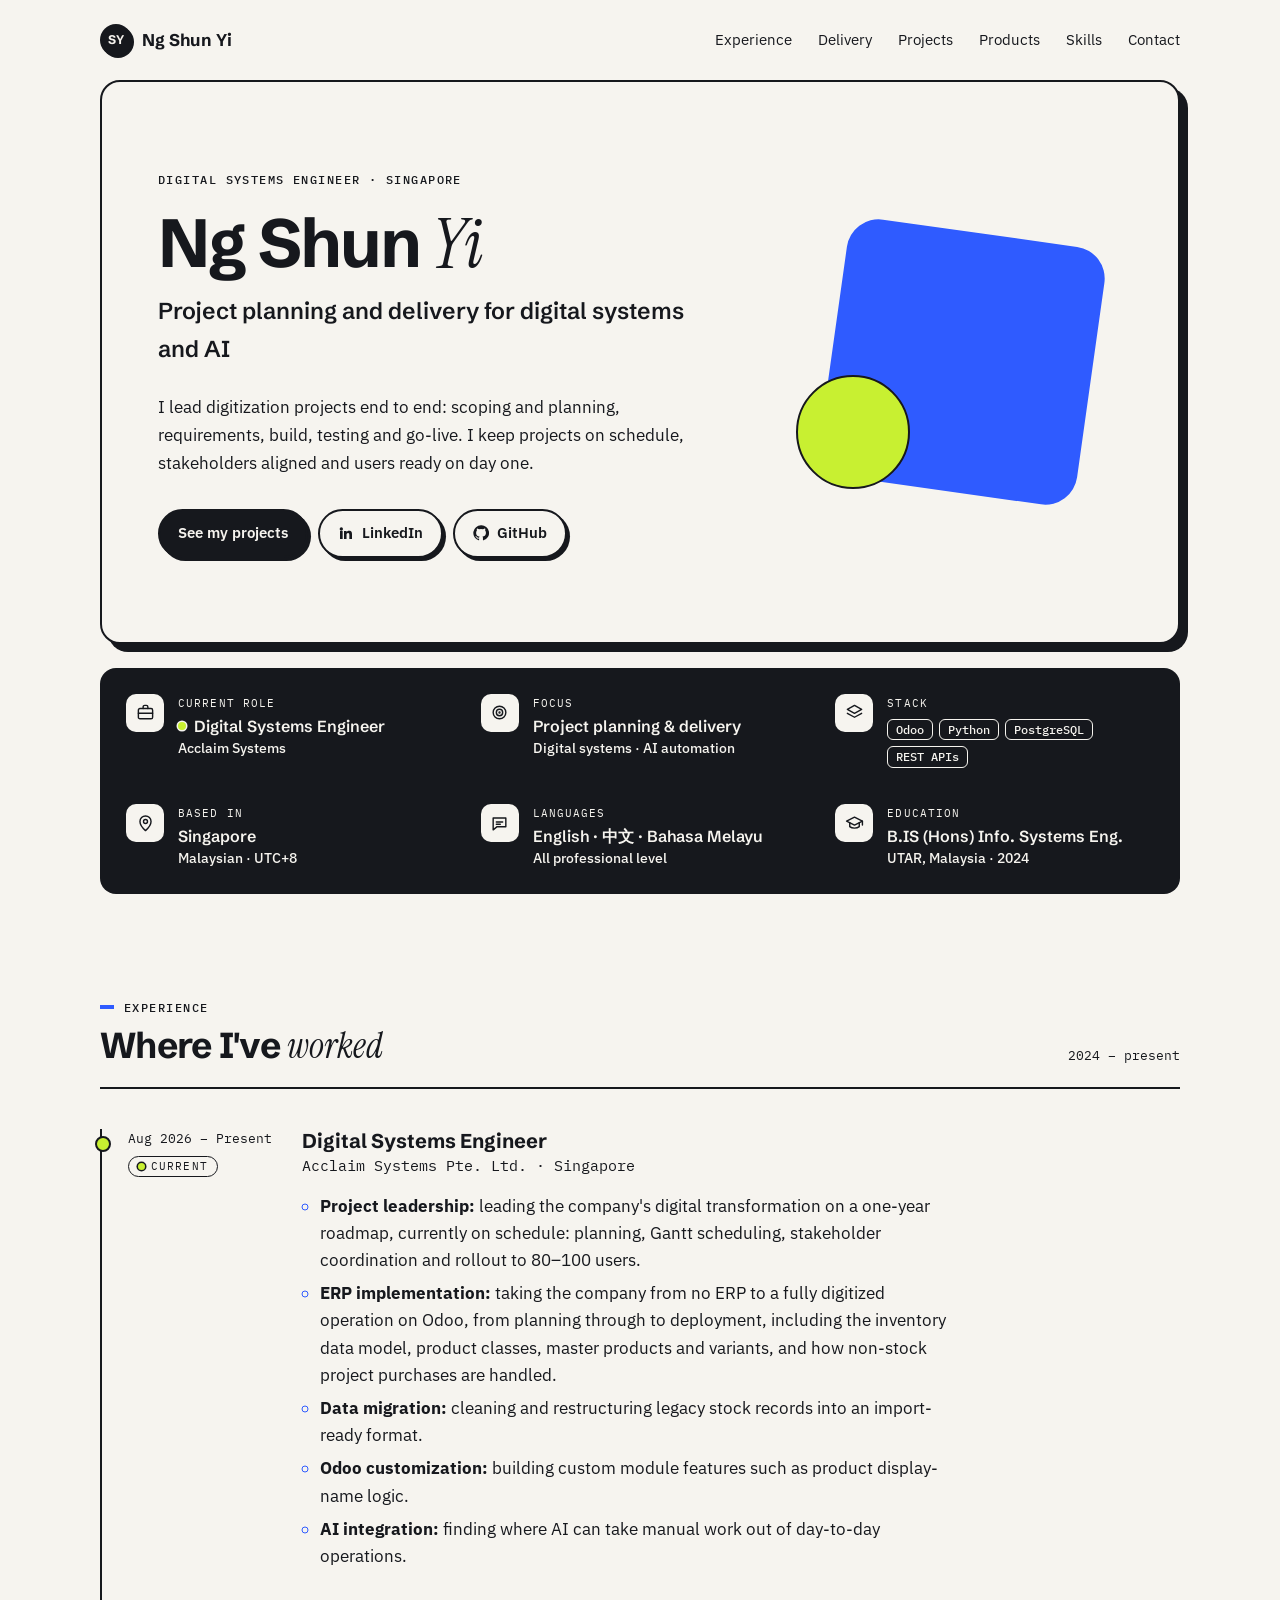
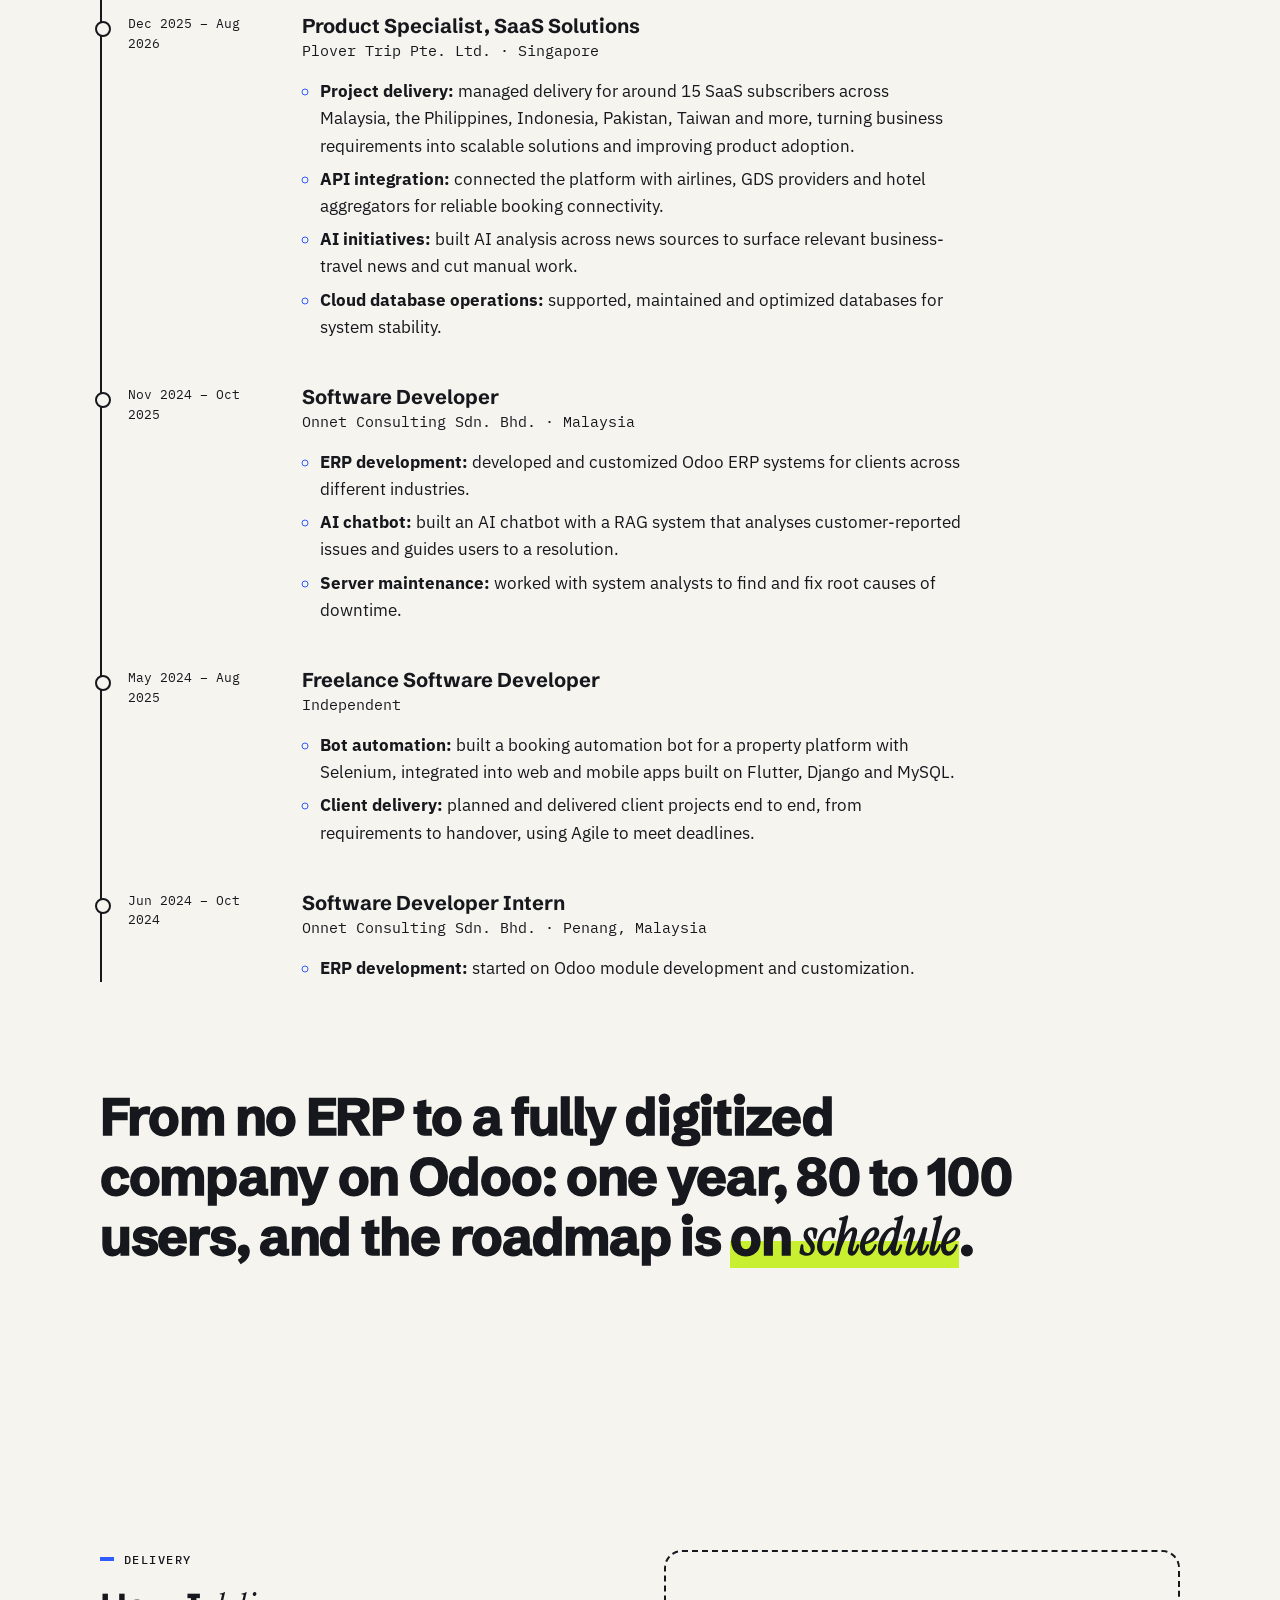
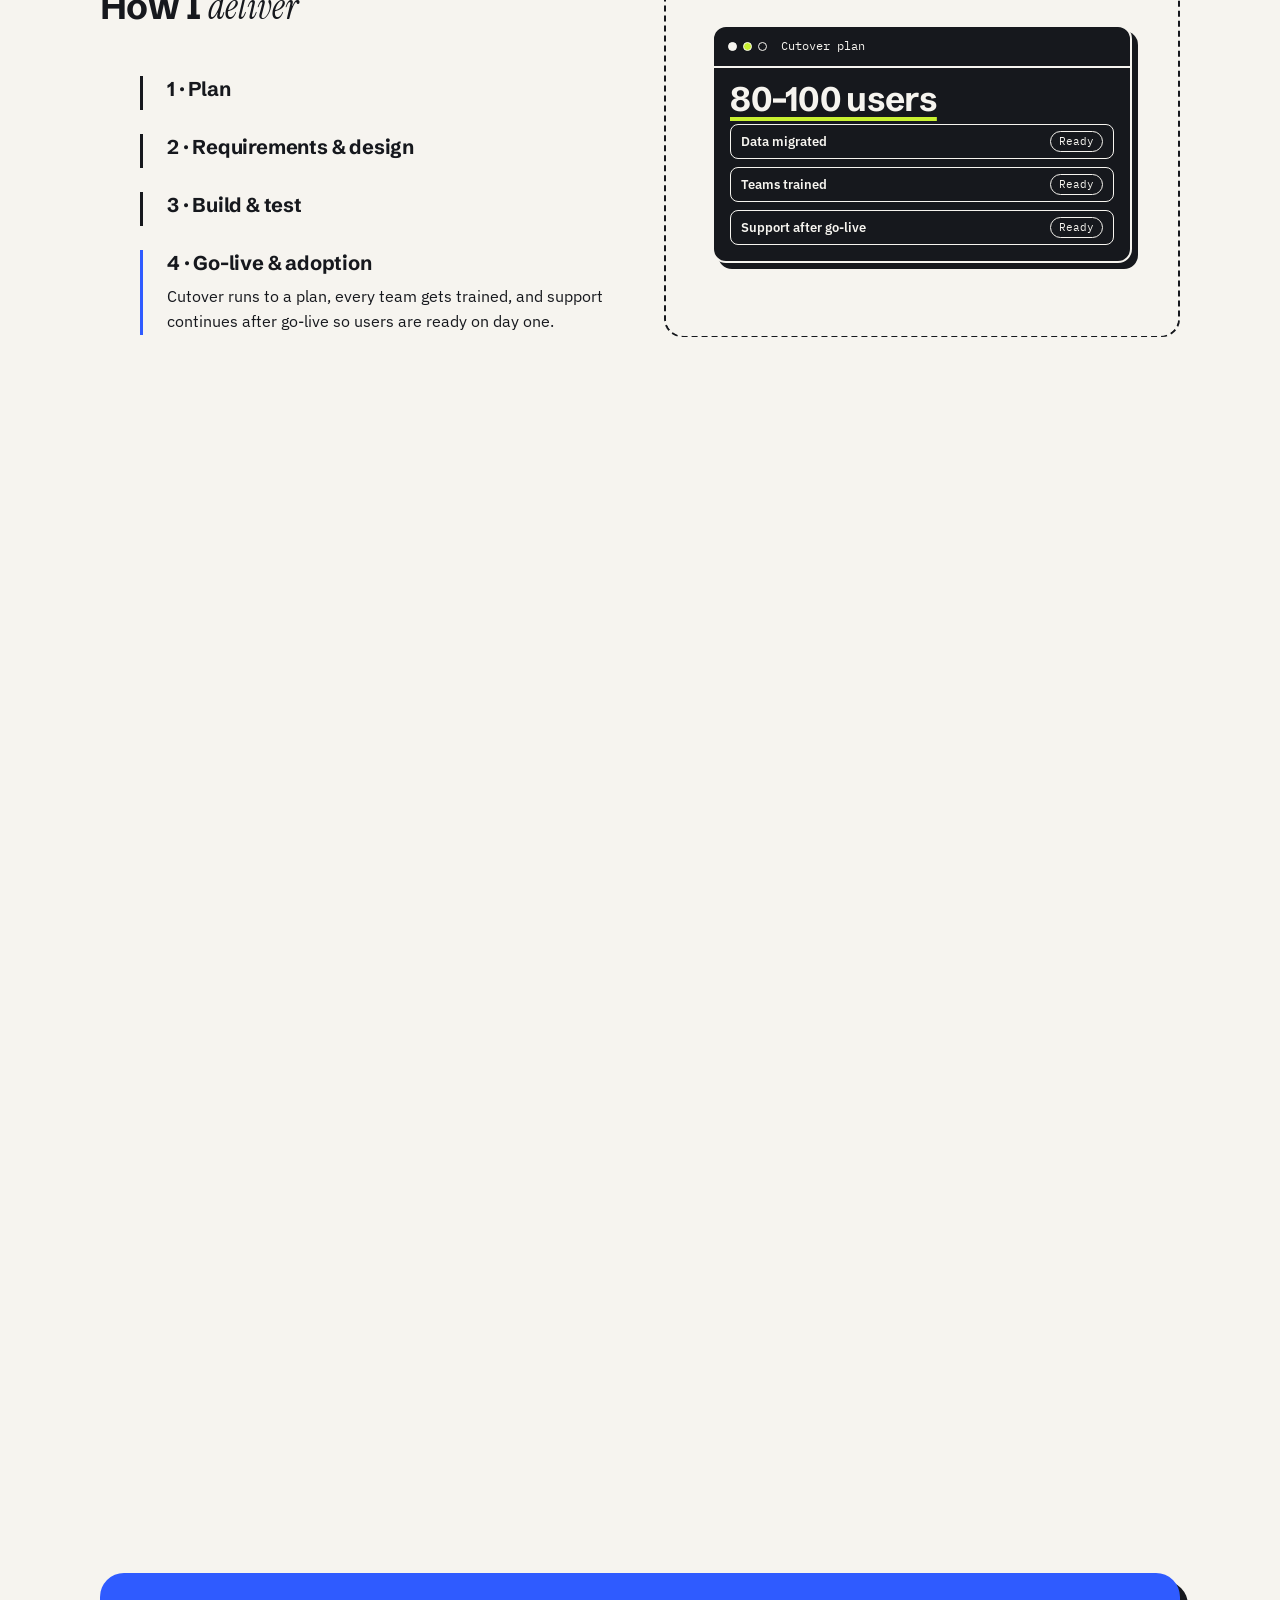
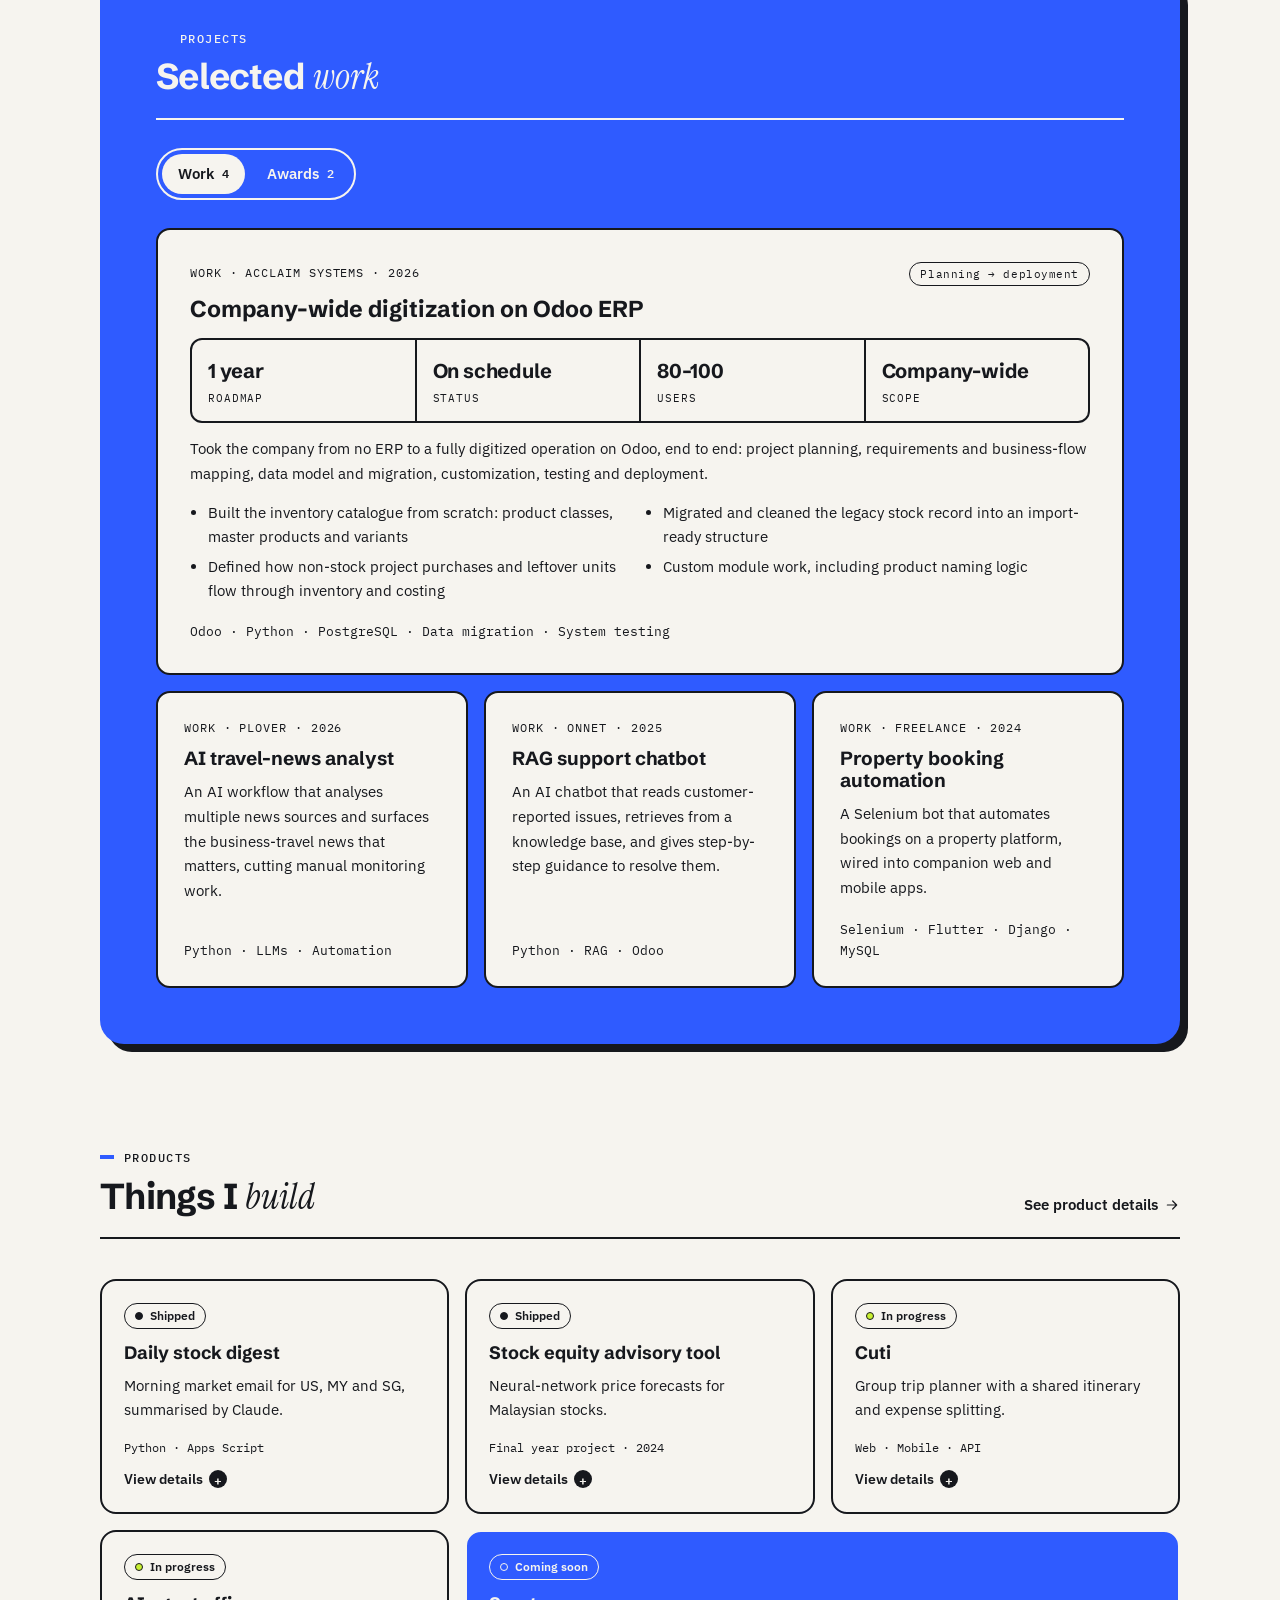
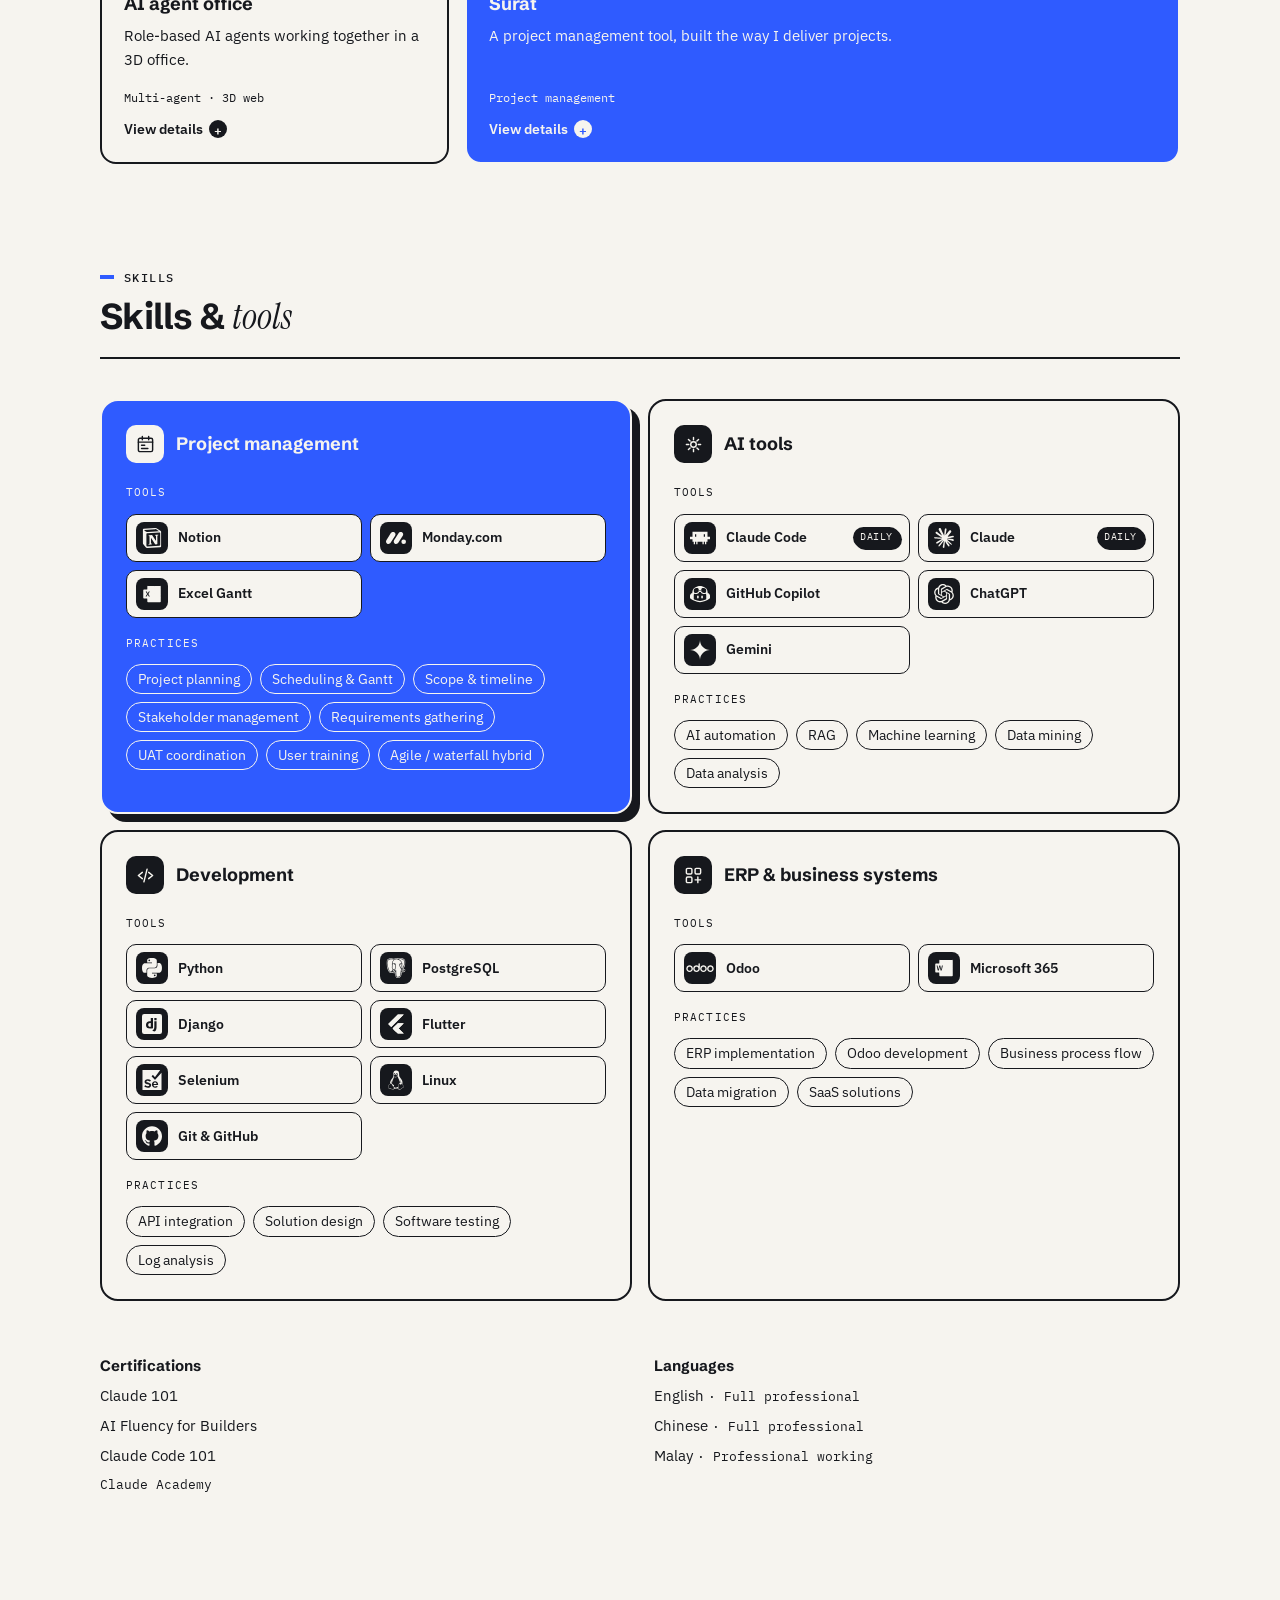
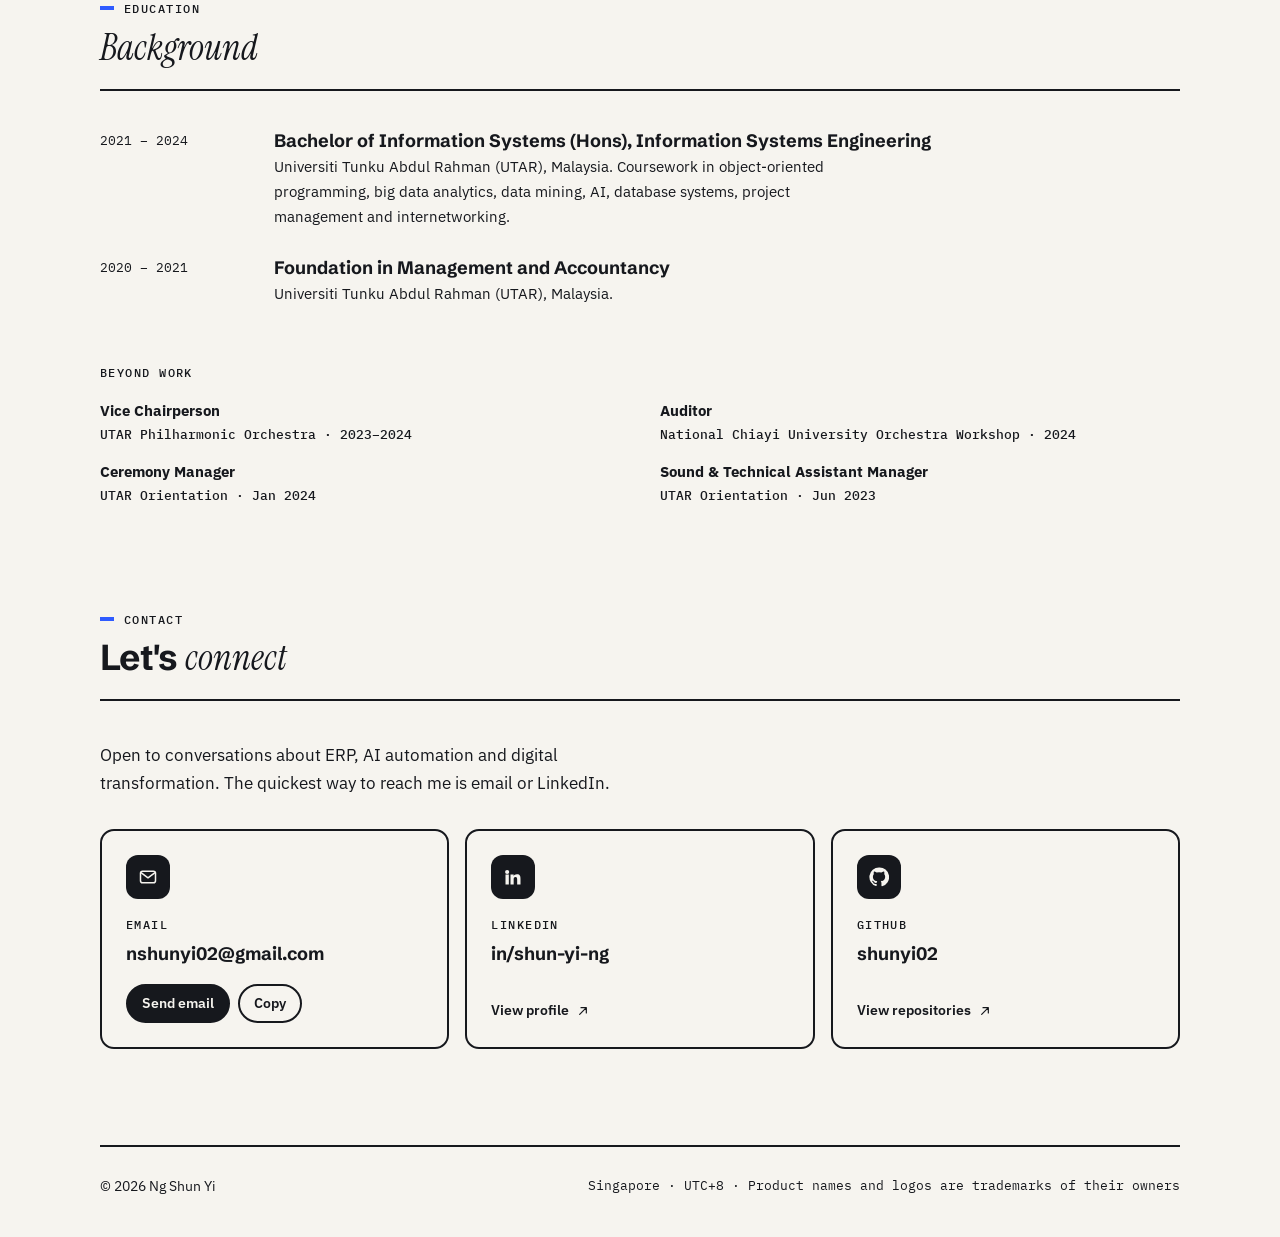
==== index.html @ 240b5977 "Switch the site to the Editorial light palette Paper page, black type and hard shadows, electric blu" ====
<!doctype html>
<html lang="en">
<head>
<meta charset="utf-8">
<meta name="viewport" content="width=device-width, initial-scale=1, viewport-fit=cover">
<title>Ng Shun Yi · Digital Systems Engineer</title>
<meta name="description" content="Ng Shun Yi, Digital Systems Engineer in Singapore. Project planning and delivery for digital systems, ERP and AI automation.">
<meta name="author" content="Ng Shun Yi">
<meta name="theme-color" content="#F6F4EF">
<meta property="og:type" content="website">
<meta property="og:title" content="Ng Shun Yi · Digital Systems Engineer">
<meta property="og:description" content="Ng Shun Yi, Digital Systems Engineer in Singapore. Project planning and delivery for digital systems, ERP and AI automation.">
<meta name="twitter:card" content="summary">
<link rel="icon" href="assets/favicon.svg" type="image/svg+xml">
<link rel="preconnect" href="https://fonts.googleapis.com">
<link rel="preconnect" href="https://fonts.gstatic.com" crossorigin>
<link rel="stylesheet" href="https://fonts.googleapis.com/css2?family=Instrument+Serif:ital@0;1&family=Schibsted+Grotesk:wght@500;600;700&family=IBM+Plex+Sans:wght@400;500;600&family=IBM+Plex+Mono:wght@400;500&display=swap">
<link rel="stylesheet" href="assets/styles.css">
<script>document.documentElement.classList.add('mo-js');setTimeout(()=>document.documentElement.classList.add('mo-safe'),2500)</script>
<link rel="modulepreload" href="assets/moments/moments.js"><link rel="modulepreload" href="assets/moments/lib.js">
<link rel="modulepreload" href="assets/moments/pinned-chapters/moment.js"><link rel="modulepreload" href="assets/moments/word-highlight/moment.js">
</head>
<body>
<div class="topbar" id="topbar" inert>
  <div class="wrap">
    <a class="brand" href="#top"><span class="mark" aria-hidden="true">SY</span><span>Ng Shun Yi</span></a>
    <ul>
      <li><a href="#experience">Experience</a></li>
      <li><a href="#delivery">Delivery</a></li>
      <li><a href="#projects">Projects</a></li>
      <li><a href="#products">Products</a></li>
      <li><a href="#skills">Skills</a></li>
      <li><a href="#contact">Contact</a></li>
    </ul>
  </div>
  <div class="progress" aria-hidden="true"></div>
</div>

<div class="wrap">
  <nav aria-label="Main">
    <!-- Replace the SY monogram with <img src="headshot.jpg" alt="Ng Shun Yi" class="mark"> when the photo is ready -->
    <a class="brand" href="#top"><span class="mark" aria-hidden="true">SY</span>Ng Shun Yi</a>
    <ul>
      <li><a href="#experience">Experience</a></li>
      <li><a href="#delivery">Delivery</a></li>
      <li><a href="#projects">Projects</a></li>
      <li><a href="#products">Products</a></li>
      <li><a href="#skills">Skills</a></li>
      <li><a href="#contact">Contact</a></li>
    </ul>
  </nav>

  <header class="hero" id="top">
    <div class="hero-inner">
      <div class="hero-text">
        <div class="label">Digital Systems Engineer · Singapore</div>
        <h1>Ng Shun <em>Yi</em></h1>
        <p class="role">Project planning and delivery for digital systems and AI</p>
        <p class="lede">I lead digitization projects end to end: scoping and planning, requirements, build, testing and go-live. I keep projects on schedule, stakeholders aligned and users ready on day one.</p>
        <div class="cta">
          <a class="btn primary" href="#projects">See my projects</a>
          <a class="btn" href="https://www.linkedin.com/in/shun-yi-ng/" target="_blank" rel="noopener">
            <svg viewBox="0 0 24 24" fill="currentColor" aria-hidden="true"><path d="M4.98 3.5a2.5 2.5 0 1 1 0 5 2.5 2.5 0 0 1 0-5zM3 9h4v12H3zM9 9h3.8v1.7h.05c.53-1 1.83-2.05 3.77-2.05C20.6 8.65 21 11.2 21 14.4V21h-4v-5.8c0-1.4-.03-3.2-1.95-3.2-1.95 0-2.25 1.52-2.25 3.1V21H9z"/></svg>LinkedIn</a>
          <a class="btn" href="https://github.com/shunyi02" target="_blank" rel="noopener">
            <svg viewBox="0 0 24 24" fill="currentColor" aria-hidden="true"><path d="M12 .5a11.5 11.5 0 0 0-3.64 22.42c.58.1.79-.25.79-.56v-2c-3.2.7-3.88-1.37-3.88-1.37-.53-1.33-1.28-1.69-1.28-1.69-1.05-.71.08-.7.08-.7 1.16.08 1.77 1.19 1.77 1.19 1.03 1.77 2.7 1.26 3.36.96.1-.75.4-1.26.73-1.55-2.55-.29-5.24-1.28-5.24-5.68 0-1.26.45-2.28 1.19-3.09-.12-.29-.52-1.46.11-3.05 0 0 .97-.31 3.17 1.18a11 11 0 0 1 5.77 0c2.2-1.49 3.17-1.18 3.17-1.18.63 1.59.23 2.76.11 3.05.74.81 1.19 1.83 1.19 3.09 0 4.41-2.69 5.39-5.25 5.67.41.36.78 1.06.78 2.14v3.17c0 .31.21.67.8.56A11.5 11.5 0 0 0 12 .5z"/></svg>GitHub</a>
        </div>
      </div>
    </div>
  </header>

  <aside class="spec" aria-label="At a glance">
    <dl>
      <div class="row"><span class="s-ico" aria-hidden="true"><svg viewBox="0 0 24 24" fill="none" stroke="currentColor" stroke-width="1.8" stroke-linecap="round" stroke-linejoin="round"><rect x="3" y="7" width="18" height="13" rx="2"/><path d="M9 7V5a2 2 0 0 1 2-2h2a2 2 0 0 1 2 2v2M3 13h18"/></svg></span><div><dt>Current role</dt><dd><span class="dot" aria-hidden="true"></span>Digital Systems Engineer<span class="dd-sub">Acclaim Systems</span></dd></div></div>
      <div class="row"><span class="s-ico" aria-hidden="true"><svg viewBox="0 0 24 24" fill="none" stroke="currentColor" stroke-width="1.8" stroke-linecap="round" stroke-linejoin="round"><circle cx="12" cy="12" r="8"/><circle cx="12" cy="12" r="4"/><circle cx="12" cy="12" r=".6" fill="currentColor"/></svg></span><div><dt>Focus</dt><dd>Project planning &amp; delivery<span class="dd-sub">Digital systems · AI automation</span></dd></div></div>
      <div class="row"><span class="s-ico" aria-hidden="true"><svg viewBox="0 0 24 24" fill="none" stroke="currentColor" stroke-width="1.8" stroke-linecap="round" stroke-linejoin="round"><path d="m12 3 9 5-9 5-9-5 9-5z"/><path d="m3 13 9 5 9-5"/></svg></span><div><dt>Stack</dt><dd class="tags"><span>Odoo</span><span>Python</span><span>PostgreSQL</span><span>REST APIs</span></dd></div></div>
      <div class="row"><span class="s-ico" aria-hidden="true"><svg viewBox="0 0 24 24" fill="none" stroke="currentColor" stroke-width="1.8" stroke-linecap="round" stroke-linejoin="round"><path d="M12 21s-7-6.2-7-11.5A7 7 0 0 1 19 9.5C19 14.8 12 21 12 21z"/><circle cx="12" cy="9.5" r="2.5"/></svg></span><div><dt>Based in</dt><dd>Singapore<span class="dd-sub">Malaysian · UTC+8</span></dd></div></div>
      <div class="row"><span class="s-ico" aria-hidden="true"><svg viewBox="0 0 24 24" fill="none" stroke="currentColor" stroke-width="1.8" stroke-linecap="round" stroke-linejoin="round"><path d="M4 5h16v11H9l-5 4V5z"/><path d="M8 10h8M8 13h5"/></svg></span><div><dt>Languages</dt><dd>English · 中文 · Bahasa Melayu<span class="dd-sub">All professional level</span></dd></div></div>
      <div class="row"><span class="s-ico" aria-hidden="true"><svg viewBox="0 0 24 24" fill="none" stroke="currentColor" stroke-width="1.8" stroke-linecap="round" stroke-linejoin="round"><path d="m2 9 10-5 10 5-10 5L2 9z"/><path d="M6 11v5c3 2.5 9 2.5 12 0v-5M22 9v5"/></svg></span><div><dt>Education</dt><dd>B.IS (Hons) Info. Systems Eng.<span class="dd-sub">UTAR, Malaysia · 2024</span></dd></div></div>
    </dl>
  </aside>

  <main>
  <section id="experience">
    <div class="sec-label"><div><div class="label">Experience</div><h2>Where I've <em>worked</em></h2></div><span class="count">2024 – present</span></div>
    <ol class="timeline" reversed>
      <li class="job current">
        <div class="when">Aug 2026 – Present<br><span class="now">Current</span></div>
        <div>
          <h3>Digital Systems Engineer</h3>
          <div class="org">Acclaim Systems Pte. Ltd. · Singapore</div>
          <ul>
            <li><b>Project leadership:</b> leading the company's digital transformation on a one-year roadmap, currently on schedule: planning, Gantt scheduling, stakeholder coordination and rollout to 80–100 users.</li>
            <li><b>ERP implementation:</b> taking the company from no ERP to a fully digitized operation on Odoo, from planning through to deployment, including the inventory data model, product classes, master products and variants, and how non-stock project purchases are handled.</li>
            <li><b>Data migration:</b> cleaning and restructuring legacy stock records into an import-ready format.</li>
            <li><b>Odoo customization:</b> building custom module features such as product display-name logic.</li>
            <li><b>AI integration:</b> finding where AI can take manual work out of day-to-day operations.</li>
          </ul>
        </div>
      </li>
      <li class="job">
        <div class="when">Dec 2025 – Aug 2026</div>
        <div>
          <h3>Product Specialist, SaaS Solutions</h3>
          <div class="org">Plover Trip Pte. Ltd. · Singapore</div>
          <ul>
            <li><b>Project delivery:</b> managed delivery for around 15 SaaS subscribers across Malaysia, the Philippines, Indonesia, Pakistan, Taiwan and more, turning business requirements into scalable solutions and improving product adoption.</li>
            <li><b>API integration:</b> connected the platform with airlines, GDS providers and hotel aggregators for reliable booking connectivity.</li>
            <li><b>AI initiatives:</b> built AI analysis across news sources to surface relevant business-travel news and cut manual work.</li>
            <li><b>Cloud database operations:</b> supported, maintained and optimized databases for system stability.</li>
          </ul>
        </div>
      </li>
      <li class="job">
        <div class="when">Nov 2024 – Oct 2025</div>
        <div>
          <h3>Software Developer</h3>
          <div class="org">Onnet Consulting Sdn. Bhd. · Malaysia</div>
          <ul>
            <li><b>ERP development:</b> developed and customized Odoo ERP systems for clients across different industries.</li>
            <li><b>AI chatbot:</b> built an AI chatbot with a RAG system that analyses customer-reported issues and guides users to a resolution.</li>
            <li><b>Server maintenance:</b> worked with system analysts to find and fix root causes of downtime.</li>
          </ul>
        </div>
      </li>
      <li class="job">
        <div class="when">May 2024 – Aug 2025</div>
        <div>
          <h3>Freelance Software Developer</h3>
          <div class="org">Independent</div>
          <ul>
            <li><b>Bot automation:</b> built a booking automation bot for a property platform with Selenium, integrated into web and mobile apps built on Flutter, Django and MySQL.</li>
            <li><b>Client delivery:</b> planned and delivered client projects end to end, from requirements to handover, using Agile to meet deadlines.</li>
          </ul>
        </div>
      </li>
      <li class="job">
        <div class="when">Jun 2024 – Oct 2024</div>
        <div>
          <h3>Software Developer Intern</h3>
          <div class="org">Onnet Consulting Sdn. Bhd. · Penang, Malaysia</div>
          <ul>
            <li><b>ERP development:</b> started on Odoo module development and customization.</li>
          </ul>
        </div>
      </li>
    </ol>
  </section>

  <!-- word-highlight (assets/moments): the statement turns to ink word by word as it scrolls past -->
  <section class="statement" id="statement" data-moment="word-highlight" aria-label="Current project">
    <p class="mo-wh__text">From no ERP to a fully digitized company on Odoo: one year, 80 to 100 users, and the roadmap is <strong>on <em>schedule</em></strong>.</p>
  </section>

  <!-- pinned-chapters (assets/moments): the section holds while the four steps open one at a time;
       at rest (phones, tablets, reduced motion) each step stands with its window beside or under it -->
  <section id="delivery" data-moment="pinned-chapters" aria-labelledby="delivery-h">
    <div class="mo-pc__grid">
      <div class="mo-pc__text">
        <div class="label">Delivery</div>
        <h2 id="delivery-h">How I <em>deliver</em></h2>
        <ol class="mo-pc__steps">
          <li class="mo-pc__step">
            <h3>1 · Plan</h3>
            <p>Scope, timeline, milestones and who signs off. It all goes on one Gantt schedule the whole team works from.</p>
            <div class="mo-pc__visual mo-pc__visual--lit" aria-hidden="true">
              <div class="win">
                <div class="mock-bar"><i></i><i></i><i></i><span>Project plan · Gantt</span></div>
                <div class="win-body">
                  <div class="win-row"><b>Discovery</b><span class="tick red">Done</span></div>
                  <div class="win-row"><b>Data model</b><span class="tick red">Done</span></div>
                  <div class="win-row"><b>Build &amp; UAT</b><span class="tick">In progress</span></div>
                  <div class="win-row"><b>Go-live</b><span class="tick">Planned</span></div>
                </div>
              </div>
            </div>
          </li>
          <li class="mo-pc__step">
            <h3>2 · Requirements &amp; design</h3>
            <p>I map how the business runs today, find the gaps, then design the data model and configuration that closes them.</p>
            <div class="mo-pc__visual mo-pc__visual--lit" aria-hidden="true">
              <div class="win">
                <div class="mock-bar"><i></i><i></i><i></i><span>Process flow · Purchasing</span></div>
                <div class="win-body">
                  <div class="flow"><span>Request</span><i>→</i><span>Purchase</span><i>→</i><span>Receive</span><i>→</i><span>Stock</span></div>
                  <div class="flow"><span class="gap">Non-stock project buys</span><i>→</i><span>Costing</span></div>
                  <div class="win-note">Gap found: project purchases skip inventory</div>
                </div>
              </div>
            </div>
          </li>
          <li class="mo-pc__step">
            <h3>3 · Build &amp; test</h3>
            <p>Configuration and custom modules are built against a tracker, then users run real cases in UAT before anything goes live.</p>
            <div class="mo-pc__visual mo-pc__visual--lit" aria-hidden="true">
              <div class="win">
                <div class="mock-bar"><i></i><i></i><i></i><span>UAT log · Inventory</span></div>
                <div class="win-body">
                  <div class="win-row"><b>Create product variants</b><span class="tick">Passed</span></div>
                  <div class="win-row"><b>Import cleaned stock</b><span class="tick">Passed</span></div>
                  <div class="win-row"><b>Product display names</b><span class="tick">Passed</span></div>
                  <div class="win-row"><b>Leftover project units</b><span class="tick red">Retest</span></div>
                </div>
              </div>
            </div>
          </li>
          <li class="mo-pc__step">
            <h3>4 · Go-live &amp; adoption</h3>
            <p>Cutover runs to a plan, every team gets trained, and support continues after go-live so users are ready on day one.</p>
            <div class="mo-pc__visual mo-pc__visual--lit" aria-hidden="true">
              <div class="win">
                <div class="mock-bar"><i></i><i></i><i></i><span>Cutover plan</span></div>
                <div class="win-body">
                  <div class="win-big">80–100 users</div>
                  <div class="win-row"><b>Data migrated</b><span class="tick">Ready</span></div>
                  <div class="win-row"><b>Teams trained</b><span class="tick">Ready</span></div>
                  <div class="win-row"><b>Support after go-live</b><span class="tick">Ready</span></div>
                </div>
              </div>
            </div>
          </li>
        </ol>
      </div>
      <div class="mo-pc__visuals"></div>
    </div>
  </section>

  <section id="projects">
    <div class="sec-label"><div><div class="label">Projects</div><h2>Selected <em>work</em></h2></div></div>
    <div class="tabs" role="tablist" aria-label="Project groups">
      <span class="tab-ind" aria-hidden="true"></span>
      <button class="tab" role="tab" id="tab-work" aria-controls="panel-work" aria-selected="true">Work <span>4</span></button>
      <button class="tab" role="tab" id="tab-awards" aria-controls="panel-awards" aria-selected="false" tabindex="-1">Awards <span>2</span></button>
    </div>

    <div class="grid three" role="tabpanel" id="panel-work" aria-labelledby="tab-work">
      <article class="proj feature">
        <div class="proj-top"><span class="tag">Work · Acclaim Systems · 2026</span><span class="pill">Planning → deployment</span></div>
        <h3>Company-wide digitization on Odoo ERP</h3>
        <div class="kpis">
          <div><span class="k">1 year</span><span class="kl">Roadmap</span></div>
          <div><span class="k">On schedule</span><span class="kl">Status</span></div>
          <div><span class="k">80–100</span><span class="kl">Users</span></div>
          <div><span class="k">Company-wide</span><span class="kl">Scope</span></div>
        </div>
        <p>Took the company from no ERP to a fully digitized operation on Odoo, end to end: project planning, requirements and business-flow mapping, data model and migration, customization, testing and deployment.</p>
        <ul class="points">
          <li>Built the inventory catalogue from scratch: product classes, master products and variants</li>
          <li>Migrated and cleaned the legacy stock record into an import-ready structure</li>
          <li>Defined how non-stock project purchases and leftover units flow through inventory and costing</li>
          <li>Custom module work, including product naming logic</li>
        </ul>
        <div class="stack">Odoo · Python · PostgreSQL · Data migration · System testing</div>
      </article>
      <article class="proj">
        <div class="proj-top"><span class="tag">Work · Plover · 2026</span></div>
        <h3>AI travel-news analyst</h3>
        <p>An AI workflow that analyses multiple news sources and surfaces the business-travel news that matters, cutting manual monitoring work.</p>
        <div class="stack">Python · LLMs · Automation</div>
      </article>
      <article class="proj">
        <div class="proj-top"><span class="tag">Work · Onnet · 2025</span></div>
        <h3>RAG support chatbot</h3>
        <p>An AI chatbot that reads customer-reported issues, retrieves from a knowledge base, and gives step-by-step guidance to resolve them.</p>
        <div class="stack">Python · RAG · Odoo</div>
      </article>
      <article class="proj">
        <div class="proj-top"><span class="tag">Work · Freelance · 2024</span></div>
        <h3>Property booking automation</h3>
        <p>A Selenium bot that automates bookings on a property platform, wired into companion web and mobile apps.</p>
        <div class="stack">Selenium · Flutter · Django · MySQL</div>
      </article>
    </div>

    <div class="grid" role="tabpanel" id="panel-awards" aria-labelledby="tab-awards" hidden>
      <article class="proj award-card">
        <div class="place">2nd Runner Up</div>
        <div class="event">BRIDGE3 Hackathon · Malaysia Blockchain Week 2024</div>
        <h3>Blockchain fund management</h3>
        <p>A fund management system built on blockchain, with user wallets and fund and token transactions recorded on the MasChain network.</p>
        <div class="pc-foot"><span class="stack">Blockchain · Flask · MongoDB</span><a class="pc-link" href="https://github.com/shunyi02/Roti-Canai-2.0" target="_blank" rel="noopener">GitHub <svg viewBox="0 0 24 24" fill="none" stroke="currentColor" stroke-width="1.8" stroke-linecap="round" stroke-linejoin="round" aria-hidden="true"><path d="M7 17 17 7M9 7h8v8"/></svg></a></div>
      </article>
      <article class="proj award-card">
        <div class="place">Top 13 Finalist</div>
        <div class="event">Alibaba Cloud Malaysia AI Hackathon 2025</div>
        <h3>AI-powered inventory management</h3>
        <p>POPWARUNG: inventory and sales forecasting for small retail stores, with an LSTM model predicting demand and an AI assistant on Alibaba Cloud's DashScope.</p>
        <div class="pc-foot"><span class="stack">LSTM · FastAPI · React · Alibaba Cloud</span><a class="pc-link" href="https://github.com/shunyi02/POPWARUNG" target="_blank" rel="noopener">GitHub <svg viewBox="0 0 24 24" fill="none" stroke="currentColor" stroke-width="1.8" stroke-linecap="round" stroke-linejoin="round" aria-hidden="true"><path d="M7 17 17 7M9 7h8v8"/></svg></a></div>
      </article>
    </div>
  </section>

  <section id="products">
    <div class="sec-label"><div><div class="label">Products</div><h2>Things I <em>build</em></h2></div><a class="see-all" href="products.html">See product details <svg viewBox="0 0 24 24" fill="none" stroke="currentColor" stroke-width="1.8" stroke-linecap="round" stroke-linejoin="round" aria-hidden="true"><path d="M5 12h14M13 6l6 6-6 6"/></svg></a></div>
    <div class="pgrid">
      <button type="button" class="pmini" data-p="digest" aria-haspopup="dialog">
        <span class="st shipped"><i></i>Shipped</span>
        <h3>Daily stock digest</h3>
        <p>Morning market email for US, MY and SG, summarised by Claude.</p>
        <span class="pm-meta">Python · Apps Script</span>
      <span class="pm-more">View details</span></button>
      <button type="button" class="pmini" data-p="fyp" aria-haspopup="dialog">
        <span class="st shipped"><i></i>Shipped</span>
        <h3>Stock equity advisory tool</h3>
        <p>Neural-network price forecasts for Malaysian stocks.</p>
        <span class="pm-meta">Final year project · 2024</span>
      <span class="pm-more">View details</span></button>
      <button type="button" class="pmini" data-p="cuti" aria-haspopup="dialog">
        <span class="st wip"><i></i>In progress</span>
        <h3>Cuti</h3>
        <p>Group trip planner with a shared itinerary and expense splitting.</p>
        <span class="pm-meta">Web · Mobile · API</span>
      <span class="pm-more">View details</span></button>
      <button type="button" class="pmini" data-p="office" aria-haspopup="dialog">
        <span class="st wip"><i></i>In progress</span>
        <h3>AI agent office</h3>
        <p>Role-based AI agents working together in a 3D office.</p>
        <span class="pm-meta">Multi-agent · 3D web</span>
      <span class="pm-more">View details</span></button>
      <button type="button" class="pmini dark span2" data-p="surat" aria-haspopup="dialog">
        <span class="st soon"><i></i>Coming soon</span>
        <h3>Surat</h3>
        <p>A project management tool, built the way I deliver projects.</p>
        <span class="pm-meta">Project management</span>
      <span class="pm-more">View details</span></button>
    </div>
  </section>

  <section id="skills">
    <div class="sec-label"><div><div class="label">Skills</div><h2>Skills &amp; <em>tools</em></h2></div></div>
    <div>
      <div class="skills kits">
        <div class="kit pm">
          <div class="kit-head"><span class="s-ico" aria-hidden="true"><svg viewBox="0 0 24 24" fill="none" stroke="currentColor" stroke-width="1.8" stroke-linecap="round" stroke-linejoin="round"><rect x="3" y="4" width="18" height="17" rx="2"/><path d="M3 9h18M8 2v4M16 2v4M7 13h4M7 17h8"/></svg></span><h3>Project management</h3></div>
          <div class="kit-sub">Tools</div>
          <ul class="tools"><li class="tool"><span class="tb" aria-hidden="true"><svg viewBox="0 0 256 268" fill="currentColor" aria-hidden="true" focusable="false"><defs><mask id="k-notionicon" maskUnits="userSpaceOnUse" x="0" y="0" width="256" height="268"><g fill="#fff"><g> <path d="M16.0924984,11.5384656 L164.089991,0.608048392 C182.268719,-0.952166138 186.940447,0.0998642306 198.370133,8.40912104 L245.613429,41.6907258 C253.405586,47.4144843 256,48.9746988 256,55.2066414 L256,237.73391 C256,249.172512 251.845372,255.939385 237.304172,256.973584 L65.4398551,267.377986 C54.5272689,267.895086 49.3295257,266.334872 43.6146827,259.050899 L8.82635648,213.813593 C2.58549836,205.486505 0,199.254562 0,191.970589 L0,29.7261093 C0,20.3737376 4.1546284,12.572665 16.0924984,11.5384656 Z" fill="#000"></path> <path d="M164.089991,0.608048392 L16.0924984,11.5384656 C4.1546284,12.572665 0,20.3737376 0,29.7261093 L0,191.970589 C0,199.254562 2.58549836,205.486505 8.82635648,213.813593 L43.6146827,259.050899 C49.3295257,266.334872 54.5272689,267.895086 65.4398551,267.377986 L237.304172,256.973584 C251.836456,255.939385 256,249.172512 256,237.73391 L256,55.2066414 C256,49.2956572 253.664136,47.5927945 246.790277,42.5466149 C246.394749,42.2616979 245.999494,41.9764014 245.604513,41.6907258 L198.370133,8.40912104 C186.940447,0.0998642306 182.268719,-0.952166138 164.089991,0.608048392 Z M69.3270182,52.219945 C55.2940029,53.1649893 52.1111653,53.3789615 44.1406979,46.8973846 L23.8757401,30.7781396 C21.8162569,28.6919099 22.8504562,26.0885805 28.039284,25.5714809 L170.313018,15.1759943 C182.259804,14.1328795 188.482831,18.2964234 193.154559,21.9339521 L217.556314,39.6134116 C218.599429,40.1394268 221.193843,43.2509404 218.073414,43.2509404 L71.1457825,52.0951279 L69.3270182,52.219945 Z M52.9670544,236.173696 L52.9670544,81.2221043 C52.9670544,74.455231 55.0443686,71.3348019 61.2673957,70.8087867 L230.020199,60.9303999 C235.743958,60.4133002 238.329456,64.0508289 238.329456,70.8087867 L238.329456,224.726179 C238.329456,231.493052 237.286341,237.216811 227.942885,237.73391 L66.4562234,247.095198 C57.1127673,247.612297 52.9670544,244.500784 52.9670544,236.173696 Z M212.376402,89.5313611 C213.410601,94.2120046 212.376402,98.8926482 207.695758,99.4275789 L199.912517,100.969962 L199.912517,215.373807 C193.154559,219.011336 186.931532,221.08865 181.733788,221.08865 C173.424532,221.08865 171.347217,218.485321 165.12419,210.693164 L114.225535,130.614039 L114.225535,208.089834 L130.326949,211.736279 C130.326949,211.736279 130.326949,221.097566 117.337048,221.097566 L81.523438,223.17488 C80.4803232,221.08865 81.523438,215.890907 85.1520513,214.856708 L94.5044229,212.262294 L94.5044229,109.823065 L81.523438,108.771035 C80.4803232,104.090391 83.0747371,97.3324337 90.3497945,96.8064185 L128.77565,94.2209202 L181.733788,175.334245 L181.733788,103.573292 L168.235704,102.021993 C167.192589,96.2893189 171.347217,92.1257749 176.536045,91.6175908 L212.376402,89.5313611 L212.376402,89.5313611 Z" fill="#fff"></path> </g></g></mask></defs><rect x="0" y="0" width="256" height="268" fill="currentColor" mask="url(#k-notionicon)"/></svg></span><span class="tn">Notion</span></li><li class="tool"><span class="tb" aria-hidden="true"><svg viewBox="0 0 256 156" fill="currentColor" aria-hidden="true" focusable="false"><g> <path d="M31.8458633,153.488694 C20.3244423,153.513586 9.68073708,147.337265 3.98575204,137.321731 C-1.62714067,127.367831 -1.29055839,115.129325 4.86093879,105.498969 L62.2342919,15.4033556 C68.2125882,5.54538256 79.032489,-0.333585033 90.5563073,0.0146553508 C102.071737,0.290611552 112.546041,6.74705604 117.96667,16.9106216 C123.315033,27.0238906 122.646488,39.1914174 116.240607,48.6847625 L58.9037201,138.780375 C52.9943022,147.988884 42.7873202,153.537154 31.8458633,153.488694 L31.8458633,153.488694 Z" fill="currentColor"></path> <path d="M130.25575,153.488484 C118.683837,153.488484 108.035731,147.301291 102.444261,137.358197 C96.8438154,127.431292 97.1804475,115.223704 103.319447,105.620522 L160.583402,15.7315506 C166.47539,5.73210989 177.327374,-0.284878136 188.929728,0.0146553508 C200.598885,0.269918151 211.174058,6.7973526 216.522421,17.0078646 C221.834319,27.2183766 221.056375,39.4588356 214.456008,48.9278699 L157.204209,138.816842 C151.313487,147.985468 141.153618,153.5168 130.25575,153.488484 Z" fill="currentColor"></path> <ellipse fill="currentColor" cx="226.465527" cy="125.324379" rx="29.5375538" ry="28.9176274"></ellipse> </g></svg></span><span class="tn">Monday.com</span></li><li class="tool"><span class="tb" aria-hidden="true"><svg viewBox="0 0 32 32" fill="currentColor" aria-hidden="true" focusable="false"><defs><mask id="k-filetypeexcel" maskUnits="userSpaceOnUse" x="0" y="0" width="32" height="32"><g fill="#fff"><defs><linearGradient id="SVGxUjO6TbQ" x1="4.494" x2="13.832" y1="-2092.086" y2="-2075.914" gradientTransform="translate(0 2100)" gradientUnits="userSpaceOnUse"><stop offset="0" stop-color="#18884f"/><stop offset=".5" stop-color="#117e43"/><stop offset="1" stop-color="#0b6631"/></linearGradient></defs><path fill="#fff" d="M19.581 15.35L8.512 13.4v14.409A1.19 1.19 0 0 0 9.705 29h19.1A1.19 1.19 0 0 0 30 27.809V22.5Z"/><path fill="#fff" d="M19.581 3H9.705a1.19 1.19 0 0 0-1.193 1.191V9.5L19.581 16l5.861 1.95L30 16V9.5Z"/><path fill="#fff" d="M8.512 9.5h11.069V16H8.512Z"/><path d="M16.434 8.2H8.512v16.25h7.922a1.2 1.2 0 0 0 1.194-1.191V9.391A1.2 1.2 0 0 0 16.434 8.2" opacity=".1"/><path d="M15.783 8.85H8.512V25.1h7.271a1.2 1.2 0 0 0 1.194-1.191V10.041a1.2 1.2 0 0 0-1.194-1.191" opacity=".2"/><path d="M15.783 8.85H8.512V23.8h7.271a1.2 1.2 0 0 0 1.194-1.191V10.041a1.2 1.2 0 0 0-1.194-1.191" opacity=".2"/><path d="M15.132 8.85h-6.62V23.8h6.62a1.2 1.2 0 0 0 1.194-1.191V10.041a1.2 1.2 0 0 0-1.194-1.191" opacity=".2"/><path fill="#fff" d="M3.194 8.85h11.938a1.193 1.193 0 0 1 1.194 1.191v11.918a1.193 1.193 0 0 1-1.194 1.191H3.194A1.19 1.19 0 0 1 2 21.959V10.041A1.19 1.19 0 0 1 3.194 8.85"/><path fill="#000" d="m5.7 19.873l2.511-3.884l-2.3-3.862h1.847L9.013 14.6c.116.234.2.408.238.524h.017q.123-.281.26-.546l1.342-2.447h1.7l-2.359 3.84l2.419 3.905h-1.809l-1.45-2.711A2.4 2.4 0 0 1 9.2 16.8h-.024a1.7 1.7 0 0 1-.168.351l-1.493 2.722Z"/><path fill="#fff" d="M28.806 3h-9.225v6.5H30V4.191A1.19 1.19 0 0 0 28.806 3"/><path fill="#fff" d="M19.581 16H30v6.5H19.581Z"/></g></mask></defs><rect x="0" y="0" width="32" height="32" fill="currentColor" mask="url(#k-filetypeexcel)"/></svg></span><span class="tn">Excel Gantt</span></li></ul>
          <div class="kit-sub">Practices</div>
          <div class="chips"><span>Project planning</span><span>Scheduling &amp; Gantt</span><span>Scope &amp; timeline</span><span>Stakeholder management</span><span>Requirements gathering</span><span>UAT coordination</span><span>User training</span><span>Agile / waterfall hybrid</span></div>
        </div>
        <div class="kit">
          <div class="kit-head"><span class="s-ico" aria-hidden="true"><svg viewBox="0 0 24 24" fill="none" stroke="currentColor" stroke-width="1.8" stroke-linecap="round" stroke-linejoin="round"><path d="M12 3v3M12 18v3M3 12h3M18 12h3M5.6 5.6l2.1 2.1M16.3 16.3l2.1 2.1M5.6 18.4l2.1-2.1M16.3 7.7l2.1-2.1"/><circle cx="12" cy="12" r="3.5"/></svg></span><h3>AI tools</h3></div>
          <div class="kit-sub">Tools</div>
          <ul class="tools"><li class="tool daily"><span class="tb" aria-hidden="true"><svg viewBox="0 0 256 161" fill="currentColor" aria-hidden="true" focusable="false"><g> <path d="M223.978667,63.7893333 L256,63.7893333 L256,96.8773333 L224,96.8773333 L224,129.176 L208.138667,129.176 L208.138667,160.333333 L192,160.333333 L192,129.176 L176.138667,129.176 L176.138667,160.333333 L160,160.333333 L160,129.176 L96,129.176 L96,160.333333 L79.872,160.333333 L79.872,129.176 L64,129.176 L64,160.333333 L47.8613333,160.333333 L47.8613333,129.176 L32,129.176 L32,96.8666667 L0,96.8666667 L0,63.8 L32,63.8 L32,0.333333333 L223.978667,0.333333333 L223.978667,63.7893333 Z M64,63.7893333 L79.872,63.7893333 L79.872,33.4213333 L64,33.4213333 L64,63.7893333 Z M176.106667,63.7893333 L192,63.7893333 L192,33.4213333 L176.106667,33.4213333 L176.106667,63.7893333 L176.106667,63.7893333 Z" fill="currentColor"></path> </g></svg></span><span class="tn">Claude Code</span><span class="dl">Daily</span></li><li class="tool daily"><span class="tb" aria-hidden="true"><svg viewBox="0 0 256 257" fill="currentColor" aria-hidden="true" focusable="false"><g> <path d="M50.2278481,170.321013 L100.585316,142.063797 L101.427848,139.601013 L100.585316,138.24 L98.1225316,138.24 L89.6972152,137.721519 L60.921519,136.943797 L35.9696203,135.906835 L11.795443,134.610633 L5.70329114,133.31443 L0,125.796456 L0.583291139,122.037468 L5.70329114,118.602532 L13.0268354,119.250633 L29.2293671,120.352405 L53.5331646,122.037468 L71.161519,123.07443 L97.28,125.796456 L101.427848,125.796456 L102.011139,124.111392 L100.585316,123.07443 L99.4835443,122.037468 L74.3372152,104.992405 L47.116962,86.9751899 L32.8587342,76.6055696 L25.1463291,71.3559494 L21.2577215,66.4303797 L19.5726582,55.6718987 L26.5721519,47.9594937 L35.9696203,48.6075949 L38.3675949,49.2556962 L47.8946835,56.5792405 L68.2450633,72.3281013 L94.8172152,91.9007595 L98.7058228,95.1412658 L100.261266,94.0394937 L100.455696,93.2617722 L98.7058228,90.3453165 L84.2531646,64.2268354 L68.8283544,37.6546835 L61.958481,26.636962 L60.1437975,20.0263291 C59.4956962,17.3043038 59.0420253,15.0359494 59.0420253,12.2491139 L67.0136709,1.42582278 L71.4207595,-1.42108547e-14 L82.0496203,1.42582278 L86.521519,5.31443038 L93.1321519,20.4151899 L103.825823,44.2005063 L120.417215,76.5407595 L125.277975,86.1326582 L127.87038,95.0116456 L128.842532,97.7336709 L130.527595,97.7336709 L130.527595,96.1782278 L131.888608,77.9665823 L134.416203,55.6070886 L136.878987,26.8313924 L137.721519,18.7301266 L141.739747,9.00860759 L149.711392,3.75898734 L155.933165,6.74025316 L161.053165,14.0637975 L160.340253,18.7949367 L157.294177,38.5620253 L151.331646,69.5412658 L147.443038,90.2805063 L149.711392,90.2805063 L152.303797,87.6881013 L162.803038,73.7539241 L180.431392,51.718481 L188.208608,42.9691139 L197.282025,33.3124051 L203.114937,28.7108861 L214.132658,28.7108861 L222.233924,40.7655696 L218.604557,53.2091139 L207.262785,67.596962 L197.865316,79.7812658 L184.38481,97.9281013 L175.959494,112.44557 L176.737215,113.612152 L178.746329,113.417722 L209.207089,106.936709 L225.668861,103.955443 L245.306329,100.585316 L254.185316,104.733165 L255.157468,108.945823 L251.657722,117.56557 L230.659241,122.75038 L206.031392,127.675949 L169.348861,136.360506 L168.89519,136.684557 L169.413671,137.332658 L185.940253,138.888101 L193.004557,139.276962 L210.308861,139.276962 L242.519494,141.674937 L250.94481,147.248608 L256,154.053671 L255.157468,159.238481 L242.195443,165.849114 L224.696709,161.701266 L183.866329,151.979747 L169.867342,148.48 L167.923038,148.48 L167.923038,149.646582 L179.588861,161.053165 L200.976203,180.366582 L227.742785,205.253671 L229.103797,211.410633 L225.668861,216.271392 L222.039494,215.752911 L198.513418,198.059747 L189.44,190.088101 L168.89519,172.783797 L167.534177,172.783797 L167.534177,174.598481 L172.265316,181.533165 L197.282025,219.123038 L198.578228,230.659241 L196.763544,234.418228 L190.282532,236.686582 L183.153418,235.39038 L168.506329,214.84557 L153.40557,191.708354 L141.221266,170.969114 L139.730633,171.811646 L132.536709,249.259747 L129.166582,253.213165 L121.389367,256.19443 L114.908354,251.268861 L111.473418,243.297215 L114.908354,227.548354 L119.056203,207.003544 L122.426329,190.671392 L125.472405,170.385823 L127.287089,163.64557 L127.157468,163.191899 L125.666835,163.386329 L110.371646,184.38481 L87.1048101,215.817722 L68.6987342,235.52 L64.2916456,237.269873 L56.6440506,233.316456 L57.356962,226.252152 L61.6344304,219.96557 L87.1048101,187.560506 L102.46481,167.469367 L112.380759,155.868354 L112.315949,154.183291 L111.732658,154.183291 L44.0708861,198.124557 L32.0162025,199.68 L26.8313924,194.819241 L27.4794937,186.847595 L29.9422785,184.25519 L50.2926582,170.256203 L50.2278481,170.321013 Z" fill="currentColor"></path> </g></svg></span><span class="tn">Claude</span><span class="dl">Daily</span></li><li class="tool"><span class="tb" aria-hidden="true"><svg viewBox="0 0 256 208" fill="currentColor" aria-hidden="true" focusable="false"><g> <path d="M205.28,31.36 C219.376,46.24 225.296,66.56 227.792,95.04 C234.417867,95.04 240.5968,96.5093333 244.768,102.192 L252.56,112.752 C254.8,115.792 256,119.424 256,123.2 L256,151.888 C255.992,155.592267 254.1568,159.203467 251.168,161.392 C215.885333,187.222133 172.3496,208 128,208 C78.9344,208 29.8098667,179.726667 4.832,161.392 C1.84330667,159.203467 0.00722666667,155.592267 0,151.888 L0,123.2 C0,119.424 1.2,115.776 3.424,112.736 L11.216,102.192 C15.3891733,96.5349333 21.5953067,95.04 28.208,95.04 C30.704,66.56 36.608,46.24 50.72,31.36 C77.3312,3.1648 112.56728,0.06016 127.552142,0.00088672 L128,0 C142.72,0 178.4,2.88 205.28,31.36 Z M128.016,78.736 C124.976,78.736 121.472,78.912 117.744,79.28 C116.432,84.176 114.496,88.592 111.664,91.408 C100.464,102.608 86.96,104.336 79.728,104.336 C72.9258667,104.336 65.8005333,102.915733 59.984,99.248 C54.4816,101.056 49.1978667,103.6632 48.848,110.16 C48.2621333,122.440533 48.2112,134.709333 48.1602667,146.984 C48.1336,153.144533 48.1093333,159.3064 48.016,165.472 C48.04,169.050667 50.1978667,172.3752 53.456,173.856 C79.936,185.92 104.976,192 128.016,192 C151.024,192 176.064,185.92 202.528,173.856 C205.786133,172.3752 207.9432,169.050667 207.968,165.472 C208.285333,147.0536 208.029867,128.560267 207.152,110.16 L207.168,110.16 C206.826133,103.625867 201.520267,101.061867 196,99.248 C190.179467,102.899733 183.072533,104.336 176.272,104.336 C169.04,104.336 155.552,102.608 144.336,91.408 C141.504,88.592 139.568,84.176 138.256,79.28 C134.853333,78.9338667 131.436,78.7525333 128.016,78.736 Z M101.074933,122.666667 C106.8232,122.666667 111.4832,127.326667 111.4832,133.074933 L111.4832,152.2584 C111.4832,158.006667 106.8232,162.666667 101.074933,162.666667 C95.3266667,162.666667 90.6666667,158.006667 90.6666667,152.2584 L90.6666667,133.074933 C90.6666667,127.326667 95.3266667,122.666667 101.074933,122.666667 Z M154.408267,122.666667 C160.156533,122.666667 164.816533,127.326667 164.816533,133.074933 L164.816533,133.074933 L164.816533,152.2584 C164.816533,158.006667 160.156533,162.666667 154.408267,162.666667 C148.66,162.666667 144,158.006667 144,152.2584 L144,152.2584 L144,133.074933 C144,127.326667 148.66,122.666667 154.408267,122.666667 Z M81.44,28.32 C70.24,29.44 60.8,33.12 56,38.24 C45.6,49.6 47.84,78.4 53.76,84.48 C58.08,88.8 66.24,91.68 75.04,91.68 C81.76,91.68 94.56,90.24 105.12,79.52 C109.76,75.04 112.64,63.84 112.32,52.48 C112,43.36 109.44,35.84 105.6,32.64 C101.44,28.96 92,27.36 81.44,28.32 Z M150.4,32.64 C146.56,35.84 144,43.36 143.68,52.48 C143.36,63.84 146.24,75.04 150.88,79.52 C161.44,90.24 174.24,91.68 180.96,91.68 C189.76,91.68 197.92,88.8 202.24,84.48 C208.16,78.4 210.4,49.6 200,38.24 C195.2,33.12 185.76,29.44 174.56,28.32 C164,27.36 154.56,28.96 150.4,32.64 Z M128,56 C125.44,56 122.4,56.16 119.04,56.48 C119.36,58.24 119.52,60.16 119.68,62.24 C119.68,63.68 119.68,65.12 119.52,66.72 C122.72,66.4 125.44,66.4 128,66.4 C130.559733,66.4 133.28,66.4 136.48,66.72 C136.32,65.12 136.32,63.6802667 136.32,62.2402667 C136.48,60.1602667 136.64,58.24 136.96,56.48 C133.6,56.16 130.56,56 128,56 Z" fill="currentColor"></path> </g></svg></span><span class="tn">GitHub Copilot</span></li><li class="tool"><span class="tb" aria-hidden="true"><svg viewBox="0 0 256 260" fill="currentColor" aria-hidden="true" focusable="false"><g> <path d="M239.183914,106.202783 C245.054304,88.5242096 243.02228,69.1733805 233.607599,53.0998864 C219.451678,28.4588021 190.999703,15.7836129 163.213007,21.739505 C147.554077,4.32145883 123.794909,-3.42398554 100.87901,1.41873898 C77.9631105,6.26146349 59.3690093,22.9572536 52.0959621,45.2214219 C33.8436494,48.9644867 18.0901721,60.392749 8.86672513,76.5818033 C-5.443491,101.182962 -2.19544431,132.215255 16.8986662,153.320094 C11.0060865,170.990656 13.0197283,190.343991 22.4238231,206.422991 C36.5975553,231.072344 65.0680342,243.746566 92.8695738,237.783372 C105.235639,251.708249 123.001113,259.630942 141.623968,259.52692 C170.105359,259.552169 195.337611,241.165718 204.037777,214.045661 C222.28734,210.296356 238.038489,198.869783 247.267014,182.68528 C261.404453,158.127515 258.142494,127.262775 239.183914,106.202783 L239.183914,106.202783 Z M141.623968,242.541207 C130.255682,242.559177 119.243876,238.574642 110.519381,231.286197 L112.054146,230.416496 L163.724595,200.590881 C166.340648,199.056444 167.954321,196.256818 167.970781,193.224005 L167.970781,120.373788 L189.815614,133.010026 C190.034132,133.121423 190.186235,133.330564 190.224885,133.572774 L190.224885,193.940229 C190.168603,220.758427 168.442166,242.484864 141.623968,242.541207 Z M37.1575749,197.93062 C31.456498,188.086359 29.4094818,176.546984 31.3766237,165.342426 L32.9113895,166.263285 L84.6329973,196.088901 C87.2389349,197.618207 90.4682717,197.618207 93.0742093,196.088901 L156.255402,159.663793 L156.255402,184.885111 C156.243557,185.149771 156.111725,185.394602 155.89729,185.550176 L103.561776,215.733903 C80.3054953,229.131632 50.5924954,221.165435 37.1575749,197.93062 Z M23.5493181,85.3811273 C29.2899861,75.4733097 38.3511911,67.9162648 49.1287482,64.0478825 L49.1287482,125.438515 C49.0891492,128.459425 50.6965386,131.262556 53.3237748,132.754232 L116.198014,169.025864 L94.3531808,181.662102 C94.1132325,181.789434 93.8257461,181.789434 93.5857979,181.662102 L41.3526015,151.529534 C18.1419426,138.076098 10.1817681,108.385562 23.5493181,85.125333 L23.5493181,85.3811273 Z M203.0146,127.075598 L139.935725,90.4458545 L161.7294,77.8607748 C161.969348,77.7334434 162.256834,77.7334434 162.496783,77.8607748 L214.729979,108.044502 C231.032329,117.451747 240.437294,135.426109 238.871504,154.182739 C237.305714,172.939368 225.050719,189.105572 207.414262,195.67963 L207.414262,134.288998 C207.322521,131.276867 205.650697,128.535853 203.0146,127.075598 Z M224.757116,94.3850867 L223.22235,93.4642272 L171.60306,63.3828173 C168.981293,61.8443751 165.732456,61.8443751 163.110689,63.3828173 L99.9806554,99.8079259 L99.9806554,74.5866077 C99.9533004,74.3254088 100.071095,74.0701869 100.287609,73.9215426 L152.520805,43.7889738 C168.863098,34.3743518 189.174256,35.2529043 204.642579,46.0434841 C220.110903,56.8340638 227.949269,75.5923959 224.757116,94.1804513 L224.757116,94.3850867 Z M88.0606409,139.097931 L66.2158076,126.512851 C65.9950399,126.379091 65.8450965,126.154176 65.8065367,125.898945 L65.8065367,65.684966 C65.8314495,46.8285367 76.7500605,29.6846032 93.8270852,21.6883055 C110.90411,13.6920079 131.063833,16.2835462 145.5632,28.338998 L144.028434,29.2086986 L92.3579852,59.0343142 C89.7419327,60.5687513 88.1282597,63.3683767 88.1117998,66.4011901 L88.0606409,139.097931 Z M99.9294965,113.5185 L128.06687,97.3011417 L156.255402,113.5185 L156.255402,145.953218 L128.169187,162.170577 L99.9806554,145.953218 L99.9294965,113.5185 Z" fill="currentColor"></path> </g></svg></span><span class="tn">ChatGPT</span></li><li class="tool"><span class="tb" aria-hidden="true"><svg viewBox="0 0 24 24" fill="currentColor" aria-hidden="true" focusable="false"><path d="M11.04 19.32Q12 21.51 12 24q0-2.49.93-4.68.96-2.19 2.58-3.81t3.81-2.55Q21.51 12 24 12q-2.49 0-4.68-.93a12.3 12.3 0 0 1-3.81-2.58 12.3 12.3 0 0 1-2.58-3.81Q12 2.49 12 0q0 2.49-.96 4.68-.93 2.19-2.55 3.81a12.3 12.3 0 0 1-3.81 2.58Q2.49 12 0 12q2.49 0 4.68.96 2.19.93 3.81 2.55t2.55 3.81"/></svg></span><span class="tn">Gemini</span></li></ul>
          <div class="kit-sub">Practices</div>
          <div class="chips"><span>AI automation</span><span>RAG</span><span>Machine learning</span><span>Data mining</span><span>Data analysis</span></div>
        </div>
        <div class="kit">
          <div class="kit-head"><span class="s-ico" aria-hidden="true"><svg viewBox="0 0 24 24" fill="none" stroke="currentColor" stroke-width="1.8" stroke-linecap="round" stroke-linejoin="round"><path d="m8 8-5 4 5 4M16 8l5 4-5 4M14 4l-4 16"/></svg></span><h3>Development</h3></div>
          <div class="kit-sub">Tools</div>
          <ul class="tools"><li class="tool"><span class="tb" aria-hidden="true"><svg viewBox="0 0 256 255" fill="currentColor" aria-hidden="true" focusable="false"><defs> <linearGradient x1="12.9593594%" y1="12.0393928%" x2="79.6388325%" y2="78.2008538%" id="linearGradient-1"> <stop stop-color="#387EB8" offset="0%"></stop> <stop stop-color="#366994" offset="100%"></stop> </linearGradient> <linearGradient x1="19.127525%" y1="20.5791813%" x2="90.7415328%" y2="88.4290372%" id="linearGradient-2"> <stop stop-color="#FFE052" offset="0%"></stop> <stop stop-color="#FFC331" offset="100%"></stop> </linearGradient> </defs> <g> <path d="M126.915866,0.0722755491 C62.0835831,0.0722801733 66.1321288,28.1874648 66.1321288,28.1874648 L66.2044043,57.3145115 L128.072276,57.3145115 L128.072276,66.0598532 L41.6307171,66.0598532 C41.6307171,66.0598532 0.144551098,61.3549438 0.144551098,126.771315 C0.144546474,192.187673 36.3546019,189.867871 36.3546019,189.867871 L57.9649915,189.867871 L57.9649915,159.51214 C57.9649915,159.51214 56.8001363,123.302089 93.5968379,123.302089 L154.95878,123.302089 C154.95878,123.302089 189.434218,123.859386 189.434218,89.9830604 L189.434218,33.9695088 C189.434218,33.9695041 194.668541,0.0722755491 126.915866,0.0722755491 L126.915866,0.0722755491 L126.915866,0.0722755491 Z M92.8018069,19.6589497 C98.9572068,19.6589452 103.932242,24.6339846 103.932242,30.7893845 C103.932246,36.9447844 98.9572068,41.9198193 92.8018069,41.9198193 C86.646407,41.9198239 81.6713721,36.9447844 81.6713721,30.7893845 C81.6713674,24.6339846 86.646407,19.6589497 92.8018069,19.6589497 L92.8018069,19.6589497 L92.8018069,19.6589497 Z" fill="currentColor"></path> <path d="M128.757101,254.126271 C193.589403,254.126271 189.540839,226.011081 189.540839,226.011081 L189.468564,196.884035 L127.600692,196.884035 L127.600692,188.138693 L214.042251,188.138693 C214.042251,188.138693 255.528417,192.843589 255.528417,127.427208 C255.52844,62.0108566 219.318366,64.3306589 219.318366,64.3306589 L197.707976,64.3306589 L197.707976,94.6863832 C197.707976,94.6863832 198.87285,130.896434 162.07613,130.896434 L100.714182,130.896434 C100.714182,130.896434 66.238745,130.339138 66.238745,164.215486 L66.238745,220.229038 C66.238745,220.229038 61.0044225,254.126271 128.757101,254.126271 L128.757101,254.126271 L128.757101,254.126271 Z M162.87116,234.539597 C156.715759,234.539597 151.740726,229.564564 151.740726,223.409162 C151.740726,217.253759 156.715759,212.278727 162.87116,212.278727 C169.026563,212.278727 174.001595,217.253759 174.001595,223.409162 C174.001618,229.564564 169.026563,234.539597 162.87116,234.539597 L162.87116,234.539597 L162.87116,234.539597 Z" fill="currentColor"></path> </g></svg></span><span class="tn">Python</span></li><li class="tool"><span class="tb" aria-hidden="true"><svg viewBox="0 0 256 264" fill="currentColor" aria-hidden="true" focusable="false"><defs><mask id="k-postgresql" maskUnits="userSpaceOnUse" x="0" y="0" width="256" height="264"><g fill="#fff"><g> <path d="M255.007926,158.085617 C253.473109,153.437413 249.452194,150.199279 244.251788,149.42182 C241.799982,149.055852 238.991667,149.211935 235.668988,149.897164 C229.877358,151.092028 225.580342,151.546679 222.44449,151.635363 C234.280794,131.650217 243.905921,108.859714 249.446873,87.4065589 C258.406282,52.7182633 253.61855,36.9154365 248.023797,29.7669469 C233.217182,10.8477783 211.614448,0.683454965 185.55152,0.371879908 C171.649478,0.202198614 159.443658,2.94725173 153.077358,4.92075751 C147.149155,3.87547344 140.774577,3.29134411 134.08606,3.18315012 C121.550337,2.9833164 110.473164,5.71595381 101.008259,11.332582 C95.7670577,9.56127483 87.3580785,7.06335335 77.6460416,5.46882217 C54.8035104,1.71868822 36.3939769,4.64110855 22.9282587,14.153903 C6.62230023,25.6721293 -0.937090069,45.6838799 0.461154734,73.6339954 C0.904572748,82.5082679 5.86908083,109.507695 13.6850624,135.114199 C18.1771824,149.831538 22.9672794,162.053912 27.9223279,171.443732 C34.9490254,184.758688 42.4676212,192.600092 50.9085266,195.415501 C55.6400924,196.992296 64.2358984,198.09552 73.2774873,190.566873 C74.4232794,191.953885 75.9515935,193.33321 77.9812656,194.613801 C80.5578199,196.239076 83.7090439,197.566965 86.8555381,198.353885 C98.1969885,201.189395 108.820102,200.479926 117.882975,196.506309 C117.93855,198.117986 117.981709,199.658125 118.018365,200.987788 C118.07867,203.145164 118.137792,205.259972 118.217016,207.237617 C118.753848,220.612286 119.663741,231.011326 122.359723,238.286928 C122.507529,238.687778 122.706771,239.29733 122.917247,239.943538 C124.261691,244.062005 126.511298,250.955677 132.232573,256.355326 C138.158411,261.947714 145.325229,263.663446 151.888998,263.662855 C155.180933,263.662855 158.322106,263.231261 161.076619,262.640628 C170.897441,260.536462 182.050291,257.329663 190.118134,245.84218 C197.745515,234.981986 201.453672,218.625182 202.124711,192.851363 C202.211621,192.122975 202.292028,191.427104 202.369478,190.763751 C202.421506,190.316194 202.474716,189.858587 202.528517,189.402162 L204.325838,189.560018 L204.788767,189.591353 C214.791095,190.047187 227.021155,187.925875 234.532065,184.437062 C240.467363,181.68255 259.485857,171.642383 255.007926,158.085617" fill="#fff"></path> <path d="M237.905589,160.722476 C208.165838,166.857016 206.121386,156.78788 206.121386,156.78788 C237.521885,110.194697 250.64824,51.0516028 239.320388,36.5766651 C208.417109,-2.90823095 154.921977,15.7655797 154.029229,16.2503834 L153.741894,16.3018199 C147.866309,15.0821247 141.290716,14.3555104 133.900416,14.2349007 C120.443566,14.0143741 110.236083,17.7627344 102.490457,23.636545 C102.490457,23.636545 7.06039723,-15.6768961 11.4987159,73.0806097 C12.4429007,91.9631224 38.5625866,215.954032 69.7171363,178.502947 C81.1041109,164.808425 92.1061986,153.229303 92.1061986,153.229303 C97.5708822,156.859418 104.112776,158.711132 110.970975,158.046005 L111.503667,157.593718 C111.338125,159.294079 111.413801,160.957192 111.717099,162.925968 C103.691233,171.893062 106.049626,173.467492 90.0055797,176.770069 C73.7711594,180.115806 83.308194,186.072388 89.5349654,187.629081 C97.0837136,189.516859 114.54788,192.190965 126.34812,175.672166 L125.877506,177.556988 C129.022226,180.075603 131.230448,193.940397 130.860342,206.508637 C130.490236,219.077469 130.243104,227.706383 132.720924,234.446337 C135.198744,241.186291 137.668286,256.351187 158.759612,251.831871 C176.383409,248.055132 185.516046,238.268009 186.786587,221.94254 C187.688203,210.336222 189.728517,212.051954 189.857404,201.675381 L191.493912,196.762901 C193.381099,181.029838 191.793663,175.95418 202.651492,178.314938 L205.290125,178.546697 C213.2817,178.9103 223.741044,177.261376 229.879723,174.408129 C243.098309,168.273589 250.93794,158.031224 237.904406,160.722476 L237.905589,160.722476" fill="#fff"></path> <path d="M108.076342,81.5250624 C105.396915,81.152 102.969349,81.4972748 101.741376,82.426679 C101.050236,82.9499122 100.836804,83.5559169 100.779455,83.973321 C100.625145,85.0783187 101.399649,86.2997875 101.874993,86.9300323 C103.220619,88.7137552 105.18703,89.9399538 107.133339,90.2101432 C107.415353,90.249164 107.695594,90.2680831 107.974651,90.2680831 C111.220471,90.2680831 114.170679,87.7411917 114.430818,85.8758799 C114.755991,83.5399538 111.36473,81.9826697 108.076342,81.5250624" fill="#000"></path> <path d="M196.860453,81.5989654 L196.859861,81.5989654 C196.604453,79.7679446 193.345626,79.2458938 190.253524,79.6757136 C187.166152,80.1061247 184.171603,81.4996397 184.421691,83.3347991 C184.622707,84.7620139 187.19867,87.198448 190.249386,87.1978568 C190.506568,87.1978568 190.766707,87.1807113 191.028619,87.1440554 C193.064794,86.8620416 194.558818,85.5690346 195.268286,84.8235012 C196.349635,83.688351 196.974559,82.4219492 196.860453,81.5989654" fill="#000"></path> <path d="M247.802088,160.025423 C246.66812,156.596323 243.018494,155.492508 236.954309,156.745312 C218.949173,160.461155 212.501284,157.886965 210.38352,156.327908 C224.378975,135.007187 235.89188,109.236323 242.102688,85.1906513 C245.04521,73.8007206 246.670485,63.2231316 246.802919,54.601903 C246.949543,45.1375889 245.338457,38.1842032 242.014005,33.9362587 C228.611547,16.8108637 208.942115,7.62501617 185.131751,7.37256351 C168.763122,7.18869284 154.93321,11.3781062 152.252009,12.5558245 C146.60582,11.1516674 140.450587,10.2896628 133.750245,10.1796952 C121.461654,9.98104388 110.840314,12.9229746 102.045857,18.9191686 C98.2259584,17.4978661 88.3536998,14.10897 76.2814965,12.1644342 C55.4089238,8.80332564 38.8233164,11.3497275 26.9870115,19.7350577 C12.8638522,29.740933 6.34383372,47.626642 7.60727945,72.8943741 C8.03236952,81.3961755 12.8756767,107.547788 20.5202032,132.593219 C30.5822448,165.556915 41.5192979,184.218309 53.0280647,188.056536 C54.374873,188.505866 55.9286097,188.820397 57.6407945,188.820397 C61.8390762,188.820397 66.9856813,186.927889 72.3409885,180.490051 C81.2359538,169.788896 89.5408776,160.821801 92.6022356,157.563566 C97.1262818,159.992314 102.09552,161.347991 107.179455,161.483972 C107.188323,161.616998 107.201921,161.750023 107.213746,161.882457 C106.193885,163.092102 105.357303,164.152166 104.644286,165.05733 C101.122365,169.528166 100.389247,170.458753 89.0519353,172.793497 C85.8273995,173.458624 77.2611547,175.224018 77.1364065,181.227898 C76.9998337,187.787529 87.2605266,190.542633 88.4299677,190.834697 C92.5040924,191.854559 96.4286374,192.357691 100.171677,192.357691 C109.275344,192.357099 117.285838,189.365506 123.688203,183.576831 C123.490734,206.962697 124.466254,230.006836 127.273977,237.028212 C129.573247,242.775501 135.191649,256.822984 152.93842,256.821801 C155.54158,256.821801 158.408425,256.519095 161.561423,255.843326 C180.082106,251.872074 188.124527,243.686577 191.236139,225.640055 C192.901025,215.995418 195.758411,192.963695 197.101672,180.610069 C199.937774,181.49454 203.589173,181.899529 207.536185,181.898938 C215.768388,181.898938 225.266993,180.150097 231.224166,177.384942 C237.91564,174.277469 249.991982,166.650679 247.802088,160.025423 L247.802088,160.025423 Z M203.696185,76.5445912 C203.634697,80.1918522 203.132748,83.5027067 202.600647,86.9590023 C202.028342,90.6760277 201.435935,94.5189838 201.286947,99.1843326 C201.139732,103.724342 201.706716,108.444674 202.255372,113.008924 C203.363326,122.228471 204.500249,131.720573 200.098587,141.086744 C199.41454,139.871778 198.754143,138.546254 198.14873,137.078245 C197.601848,135.752129 196.414079,133.621949 194.769885,130.673515 C188.370476,119.197857 173.385312,92.3243603 181.056443,81.3583372 C183.340933,78.0935982 189.139658,74.7384018 203.696185,76.5445912 L203.696185,76.5445912 Z M186.052286,14.7581339 C207.386014,15.2293395 224.261321,23.2102725 236.209958,38.4780416 C245.373931,50.1890069 235.282919,103.476028 206.069949,149.446651 C205.781432,149.080092 205.487594,148.709986 205.183704,148.33042 C205.062503,148.178476 204.938938,148.024166 204.814189,147.868083 C212.362938,135.400942 210.886651,123.066236 209.572952,112.129774 C209.033164,107.641792 208.523529,103.402716 208.653007,99.4214134 C208.787215,95.2000739 209.34533,91.5811917 209.884527,88.0811455 C210.548471,83.7675751 211.223058,79.3050162 211.036822,74.0437136 C211.17576,73.4921016 211.231926,72.8399815 211.159206,72.0660693 C210.683861,67.0205635 204.924157,51.9224758 193.18363,38.2551501 C186.762346,30.7808961 177.396767,22.4156674 164.609774,16.7736166 C170.109931,15.6337367 177.631483,14.5707159 186.052286,14.7581339 L186.052286,14.7581339 Z M66.6741062,175.777995 C60.7742818,182.871501 56.6995658,181.512277 55.3598522,181.065903 C46.6292471,178.153533 36.499806,159.702023 27.568776,130.441755 C19.8408868,105.123769 15.3245266,79.6650716 14.9674273,72.5260416 C13.8387806,49.9483788 19.3117413,34.2129515 31.2349561,25.7572656 C50.6389284,11.9965266 82.5413764,20.2328684 95.3602956,24.4104573 C95.1758337,24.591963 94.9842771,24.7622356 94.8015889,24.9466975 C73.7664296,46.1911501 74.2654226,82.4875751 74.3168591,84.7058476 C74.3150855,85.56194 74.3866236,86.7739492 74.485358,88.4412009 C74.8471871,94.5455889 75.5205912,105.907732 73.7214965,118.775132 C72.0489238,130.732046 75.7346143,142.435326 83.8320185,150.883917 C84.6703741,151.758337 85.5453857,152.579547 86.4493672,153.352277 C82.8446744,157.212379 75.0115473,165.74788 66.6741062,175.777995 L66.6741062,175.777995 Z M89.1530346,145.78461 C82.6265127,138.975483 79.6627067,129.503483 81.020157,119.795584 C82.920351,106.202753 82.2185681,94.3646744 81.8419584,88.0048776 C81.7893395,87.1150855 81.7426328,86.335261 81.7148453,85.7197968 C84.7880277,82.9954365 99.0288406,75.3645081 109.184296,77.6915658 C113.819492,78.7534042 116.642587,81.9087667 117.816758,87.3373857 C123.893358,115.440037 118.621413,127.153367 114.385293,136.565654 C113.512055,138.504868 112.687298,140.337663 111.982559,142.234309 L111.436859,143.699954 C110.054577,147.406337 108.768665,150.851991 107.971695,154.124416 C101.034273,154.103132 94.2848591,151.139917 89.1530346,145.78461 L89.1530346,145.78461 Z M90.2178291,183.685025 C88.1922956,183.178938 86.3701432,182.299788 85.3012102,181.570808 C86.1939584,181.150448 87.7831686,180.579326 90.5388637,180.011751 C103.876286,177.265515 105.93552,175.328074 110.433552,169.61685 C111.465238,168.30788 112.634088,166.823316 114.252859,165.015353 C114.25345,165.014171 114.254042,165.01358 114.254633,165.012988 C116.666236,162.31346 117.768868,162.771067 119.768979,163.600554 C121.390115,164.271594 122.968684,166.303039 123.608979,168.539048 C123.911686,169.594975 124.252231,171.599815 123.138956,173.158873 C113.742633,186.31479 100.051067,186.1457 90.2178291,183.685025 L90.2178291,183.685025 Z M160.016554,248.637487 C143.700545,252.133395 137.923695,243.80837 134.116804,234.291436 C131.659677,228.146845 130.452397,200.440314 131.309081,169.84388 C131.320314,169.436527 131.262374,169.043363 131.150042,168.673848 C131.05249,167.96024 130.902319,167.238356 130.694208,166.511741 C129.419529,162.059824 126.315012,158.335704 122.5903,156.792018 C121.110467,156.178919 118.393792,155.05382 115.129644,155.888628 C115.826106,153.0206 117.033386,149.782467 118.341764,146.275326 L118.891012,144.79963 C119.509432,143.136517 120.284527,141.413691 121.105145,139.590356 C125.538143,129.741746 131.609423,116.25297 125.020231,85.7795104 C122.551871,74.3659307 114.310208,68.7924619 101.815871,70.0866513 C94.3250624,70.861746 87.472776,73.8840831 84.0549099,75.6169607 C83.3200185,75.9894319 82.6477968,76.3488961 82.0199169,76.6994919 C82.9735612,65.1990023 86.578254,43.707418 100.060527,30.1098568 C108.54873,21.548933 119.854115,17.3210901 133.628453,17.5487113 C160.768591,17.9933118 178.172453,31.9213672 187.994457,43.5276859 C196.457829,53.5294226 201.040998,63.6038799 202.870245,69.0372286 C189.115418,67.6389838 179.76048,70.3544758 175.017681,77.1340416 C164.700822,91.8815335 180.662097,120.506236 188.333229,134.262836 C189.739751,136.784406 190.954125,138.963067 191.336055,139.888924 C193.833977,145.943058 197.067972,149.984665 199.429321,152.935464 C200.152979,153.839446 200.855353,154.716231 201.389229,155.481866 C197.223464,156.683233 189.740342,159.457848 190.422023,173.328554 C189.872185,180.289035 185.960647,212.874938 183.974134,224.387843 C181.351464,239.597672 175.754346,245.263372 160.016554,248.637487 L160.016554,248.637487 Z M228.120831,170.700564 C223.861062,172.678208 216.732083,174.161589 209.959612,174.479667 C202.479446,174.830263 198.671963,173.641903 197.776259,172.91115 C197.355307,164.267455 200.573339,163.364065 203.978199,162.408055 C204.513256,162.257293 205.035307,162.111261 205.53903,161.935076 C205.852379,162.189894 206.195289,162.442938 206.570716,162.690661 C212.582873,166.658956 223.306494,167.087002 238.444785,163.962383 C238.50036,163.950559 238.555935,163.939917 238.610919,163.928684 C236.569423,165.837746 233.075289,168.400111 228.120831,170.700564 L228.120831,170.700564 Z" fill="#000"></path> </g></g></mask></defs><rect x="0" y="0" width="256" height="264" fill="currentColor" mask="url(#k-postgresql)"/></svg></span><span class="tn">PostgreSQL</span></li><li class="tool"><span class="tb" aria-hidden="true"><svg viewBox="0 0 256 256" fill="currentColor" aria-hidden="true" focusable="false"><defs><mask id="k-djangoicon" maskUnits="userSpaceOnUse" x="0" y="0" width="256" height="256"><g fill="#fff"><g> <rect fill="#fff" x="0" y="0" width="256" height="256" rx="28"></rect> <path d="M186.377012,94.197636 L186.377012,160.424478 C186.377012,183.243286 184.707519,194.187745 179.699037,203.649406 C175.060358,212.741266 168.937684,218.490548 156.323731,224.798721 L129.794937,212.183571 C142.410087,206.247593 148.531564,201.05481 152.427049,193.074749 C156.509231,184.91278 157.808923,175.451119 157.808923,150.593015 L157.808923,94.197636 L186.377012,94.197636 Z M140.928486,50.0787207 L140.928486,182.316986 C126.272844,185.099476 115.512688,186.212472 103.826231,186.212472 C68.9487718,186.212472 50.7686431,170.445031 50.7686431,140.205054 C50.7686431,111.079269 70.0629644,92.1583404 99.9295492,92.1583404 C104.567032,92.1583404 108.091519,92.5281423 112.359199,93.6411381 L112.359199,50.0787207 L140.928486,50.0787207 Z M102.713236,115.160254 C88.243093,115.160254 79.8944275,124.065418 79.8944275,139.647359 C79.8944275,154.860696 87.8720944,163.208164 102.527736,163.208164 C105.680028,163.208164 108.278215,163.022665 112.359199,162.467364 L112.359199,116.643052 C109.020212,115.531253 106.237722,115.160254 102.713236,115.160254 Z M186.377012,50.2307105 L186.377012,79.5419941 L157.808923,79.5419941 L157.808923,50.2307105 L186.377012,50.2307105 Z" fill="#000"></path> </g></g></mask></defs><rect x="0" y="0" width="256" height="256" fill="currentColor" mask="url(#k-djangoicon)"/></svg></span><span class="tn">Django</span></li><li class="tool"><span class="tb" aria-hidden="true"><svg viewBox="-5.667 -5.667 240.203 294.698" fill="currentColor" aria-hidden="true" focusable="false"><defs> <linearGradient x1="19.6567737%" y1="81.4928285%" x2="69.8738139%" y2="47.6432179%" id="linearGradient-3"> <stop stop-color="#1A237E" stop-opacity="0.4" offset="0%"></stop> <stop stop-color="#1A237E" stop-opacity="0" offset="100%"></stop> </linearGradient> <radialGradient cx="2.8138422%" cy="6.81818182%" fx="2.8138422%" fy="6.81818182%" r="151.47474%" gradientTransform="translate(0.0281, 0.0682), scale(1, 0.8077), translate(-0.0281, -0.0682)" id="radialGradient-4"> <stop stop-color="#FFFFFF" stop-opacity="0.1" offset="0%"></stop> <stop stop-color="#FFFFFF" stop-opacity="0" offset="100%"></stop> </radialGradient> </defs> <g> <polygon fill="currentColor" points="228.863707 130.789332 141.676694 130.789332 65.3992349 207.085067 108.98393 250.669109"></polygon> <polygon fill="currentColor" points="43.6025795 185.283581 0 141.681263 141.681263 0 228.868276 0"></polygon> <polygon fill="currentColor" points="108.987846 250.669762 141.68061 283.362526 228.867623 283.362526 152.572541 207.085719"></polygon> <polygon fill="currentColor" points="108.987846 250.669762 173.646244 228.286703 152.572541 207.085719"></polygon> <polygon fill="currentColor" points="108.981972 163.477527 65.3959713 207.062874 108.981972 250.648875 152.567319 207.062874"></polygon> <path d="M228.868276,130.789332 L152.590817,207.066791 L228.868276,283.362526 L141.681263,283.362526 L108.988499,250.669762 L65.3855278,207.066791 L141.681263,130.789332 L228.868276,130.789332 Z M141.681263,0 L0,141.681263 L43.6025795,185.283581 L228.868276,0 L141.681263,0 Z" fill="currentColor"></path> </g></svg></span><span class="tn">Flutter</span></li><li class="tool"><span class="tb" aria-hidden="true"><svg viewBox="0 0 256 269" fill="currentColor" aria-hidden="true" focusable="false"><g> <path d="M234.152874,0.00343857381 C234.808025,-0.0379575263 235.429647,0.297028821 235.755341,0.866994098 C236.081036,1.43695938 236.054047,2.14258032 235.685767,2.68600216 L235.685767,2.68600216 L169.388124,92.7434941 C168.902258,93.2919104 168.204691,93.6058549 167.472007,93.6058549 C166.739323,93.6058549 166.041756,93.2919104 165.55589,92.7434941 L165.55589,92.7434941 L142.179265,66.684305 C141.608302,66.0916135 140.79919,65.7901017 139.979599,65.86461 C139.160008,65.9391182 138.418531,66.3815927 137.963808,67.0675283 L137.963808,67.0675283 L123.784543,85.0790267 C123.335922,86.0932522 123.483294,87.2722249 124.167766,88.1448137 L124.167766,88.1448137 L166.322337,131.832278 C166.808203,132.380694 167.50577,132.694639 168.238454,132.694639 C168.971138,132.694639 169.668705,132.380694 170.154571,131.832278 L170.154571,131.832278 L252.930819,38.708999 C253.419531,38.1837537 254.176911,38.0053627 254.848672,38.2572733 C255.520434,38.5091839 255.973764,39.1415911 255.996606,39.8586691 L255.996606,39.8586691 L255.996606,266.343681 C256.028319,266.860939 255.83665,267.366955 255.470206,267.733398 C255.103763,268.099842 254.597747,268.291511 254.080489,268.259798 L254.080489,268.259798 L1.91951123,268.259798 C1.40225345,268.291511 0.896236952,268.099842 0.529793658,267.733398 C0.163350364,267.366955 -0.0283193115,266.860939 0.00339438157,266.343681 L0.00339438157,266.343681 L0.00339438157,1.91955542 C-0.0283193115,1.40229764 0.163350364,0.896281144 0.529793658,0.52983785 C0.896236952,0.163394556 1.40225345,-0.0282751193 1.91951123,0.00343857381 L1.91951123,0.00343857381 Z M169.004901,152.909563 C157.595908,152.708949 146.600443,157.179283 138.568082,165.284007 C130.535722,173.388731 126.164179,184.423846 126.467107,195.830581 C126.467107,222.272993 145.628275,239.134822 170.537794,239.134822 C182.068736,239.421769 193.375993,235.921903 202.728557,229.171014 C203.595534,228.383773 203.758299,227.081655 203.111781,226.105227 L203.111781,226.105227 L196.21376,215.758196 C195.438224,214.868953 194.118537,214.703992 193.147973,215.374973 C187.152367,219.469543 180.095799,221.73297 172.837134,221.88977 C159.424316,221.88977 150.993402,213.458856 149.460509,203.495048 C149.488325,203.083823 149.815731,202.756417 150.226955,202.728601 L150.226955,202.728601 L208.093684,202.728601 C209.327358,202.645153 210.309577,201.662935 210.393025,200.429261 L210.393025,200.429261 L210.393025,198.129921 C210.393025,171.304285 193.531196,152.909563 169.004901,152.909563 Z M111.904618,138.347075 C100.26487,128.832771 85.5368757,123.923439 70.5164945,124.551034 C44.4573053,124.551034 28.3619238,139.879969 28.3619238,158.27469 C28.3619238,200.046038 91.9770032,186.63322 91.9770032,206.177612 C91.9770032,212.309186 85.8454293,218.44076 72.8158347,218.44076 C60.4410031,218.54287 48.5018438,213.876992 39.4754015,205.411165 C38.9365113,204.907341 38.2064628,204.660494 37.4723971,204.733901 C36.7383313,204.807307 36.0716199,205.19383 35.6431678,205.794388 L35.6431678,205.794388 L25.6793602,219.59043 C25.0328421,220.566858 25.1956068,221.868976 26.0625835,222.656217 C36.4096145,232.236801 50.9721026,238.751598 71.2829412,238.751598 C101.174364,238.751598 115.736852,223.422663 116.503299,203.495048 C116.503299,162.106924 52.8882195,173.986849 52.8882195,156.358574 C52.8882195,149.843776 58.63657,145.245096 68.6003776,145.245096 C79.5839899,145.094583 90.2811092,148.750561 98.8750239,155.592127 C99.3802624,156.006036 100.031063,156.198722 100.680205,156.126595 C101.329346,156.054468 101.921977,155.723624 102.324034,155.208903 L102.324034,155.208903 L112.287842,141.796086 C112.701751,141.290847 112.894437,140.640046 112.82231,139.990905 C112.750183,139.341763 112.419339,138.749133 111.904618,138.347075 Z M169.388124,169.771392 C179.811439,169.188344 188.809537,176.998014 189.698963,187.399667 C189.671147,187.810891 189.34374,188.138297 188.932516,188.166113 L188.932516,188.166113 L149.843732,188.166113 C149.432507,188.138297 149.105101,187.810891 149.077285,187.399667 C150.358676,177.20234 159.111948,169.60516 169.388124,169.771392 Z" fill="currentColor"></path> </g></svg></span><span class="tn">Selenium</span></li><li class="tool"><span class="tb" aria-hidden="true"><svg viewBox="1.68 -0.551 20.817 24.95" fill="currentColor" aria-hidden="true" focusable="false"><path d="M12.504 0c-.155 0-.315.008-.48.021-4.226.333-3.105 4.807-3.17 6.298-.076 1.092-.3 1.953-1.05 3.02-.885 1.051-2.127 2.75-2.716 4.521-.278.832-.41 1.684-.287 2.489a.424.424 0 00-.11.135c-.26.268-.45.6-.663.839-.199.199-.485.267-.797.4-.313.136-.658.269-.864.68-.09.189-.136.394-.132.602 0 .199.027.4.055.536.058.399.116.728.04.97-.249.68-.28 1.145-.106 1.484.174.334.535.47.94.601.81.2 1.91.135 2.774.6.926.466 1.866.67 2.616.47.526-.116.97-.464 1.208-.946.587-.003 1.23-.269 2.26-.334.699-.058 1.574.267 2.577.2.025.134.063.198.114.333l.003.003c.391.778 1.113 1.132 1.884 1.071.771-.06 1.592-.536 2.257-1.306.631-.765 1.683-1.084 2.378-1.503.348-.199.629-.469.649-.853.023-.4-.2-.811-.714-1.376v-.097l-.003-.003c-.17-.2-.25-.535-.338-.926-.085-.401-.182-.786-.492-1.046h-.003c-.059-.054-.123-.067-.188-.135a.357.357 0 00-.19-.064c.431-1.278.264-2.55-.173-3.694-.533-1.41-1.465-2.638-2.175-3.483-.796-1.005-1.576-1.957-1.56-3.368.026-2.152.236-6.133-3.544-6.139zm.529 3.405h.013c.213 0 .396.062.584.198.19.135.33.332.438.533.105.259.158.459.166.724 0-.02.006-.04.006-.06v.105a.086.086 0 01-.004-.021l-.004-.024a1.807 1.807 0 01-.15.706.953.953 0 01-.213.335.71.71 0 00-.088-.042c-.104-.045-.198-.064-.284-.133a1.312 1.312 0 00-.22-.066c.05-.06.146-.133.183-.198.053-.128.082-.264.088-.402v-.02a1.21 1.21 0 00-.061-.4c-.045-.134-.101-.2-.183-.333-.084-.066-.167-.132-.267-.132h-.016c-.093 0-.176.03-.262.132a.8.8 0 00-.205.334 1.18 1.18 0 00-.09.4v.019c.002.089.008.179.02.267-.193-.067-.438-.135-.607-.202a1.635 1.635 0 01-.018-.2v-.02a1.772 1.772 0 01.15-.768c.082-.22.232-.406.43-.533a.985.985 0 01.594-.2zm-2.962.059h.036c.142 0 .27.048.399.135.146.129.264.288.344.465.09.199.14.4.153.667v.004c.007.134.006.2-.002.266v.08c-.03.007-.056.018-.083.024-.152.055-.274.135-.393.2.012-.09.013-.18.003-.267v-.015c-.012-.133-.04-.2-.082-.333a.613.613 0 00-.166-.267.248.248 0 00-.183-.064h-.021c-.071.006-.13.04-.186.132a.552.552 0 00-.12.27.944.944 0 00-.023.33v.015c.012.135.037.2.08.334.046.134.098.2.166.268.01.009.02.018.034.024-.07.057-.117.07-.176.136a.304.304 0 01-.131.068 2.62 2.62 0 01-.275-.402 1.772 1.772 0 01-.155-.667 1.759 1.759 0 01.08-.668 1.43 1.43 0 01.283-.535c.128-.133.26-.2.418-.2zm1.37 1.706c.332 0 .733.065 1.216.399.293.2.523.269 1.052.468h.003c.255.136.405.266.478.399v-.131a.571.571 0 01.016.47c-.123.31-.516.643-1.063.842v.002c-.268.135-.501.333-.775.465-.276.135-.588.292-1.012.267a1.139 1.139 0 01-.448-.067 3.566 3.566 0 01-.322-.198c-.195-.135-.363-.332-.612-.465v-.005h-.005c-.4-.246-.616-.512-.686-.71-.07-.268-.005-.47.193-.6.224-.135.38-.271.483-.336.104-.074.143-.102.176-.131h.002v-.003c.169-.202.436-.47.839-.601.139-.036.294-.065.466-.065zm2.8 2.142c.358 1.417 1.196 3.475 1.735 4.473.286.534.855 1.659 1.102 3.024.156-.005.33.018.513.064.646-1.671-.546-3.467-1.089-3.966-.22-.2-.232-.335-.123-.335.59.534 1.365 1.572 1.646 2.757.13.535.16 1.104.021 1.67.067.028.135.06.205.067 1.032.534 1.413.938 1.23 1.537v-.043c-.06-.003-.12 0-.18 0h-.016c.151-.467-.182-.825-1.065-1.224-.915-.4-1.646-.336-1.77.465-.008.043-.013.066-.018.135-.068.023-.139.053-.209.064-.43.268-.662.669-.793 1.187-.13.533-.17 1.156-.205 1.869v.003c-.02.334-.17.838-.319 1.35-1.5 1.072-3.58 1.538-5.348.334a2.645 2.645 0 00-.402-.533 1.45 1.45 0 00-.275-.333c.182 0 .338-.03.465-.067a.615.615 0 00.314-.334c.108-.267 0-.697-.345-1.163-.345-.467-.931-.995-1.788-1.521-.63-.4-.986-.87-1.15-1.396-.165-.534-.143-1.085-.015-1.645.245-1.07.873-2.11 1.274-2.763.107-.065.037.135-.408.974-.396.751-1.14 2.497-.122 3.854a8.123 8.123 0 01.647-2.876c.564-1.278 1.743-3.504 1.836-5.268.048.036.217.135.289.202.218.133.38.333.59.465.21.201.477.335.876.335.039.003.075.006.11.006.412 0 .73-.134.997-.268.29-.134.52-.334.74-.4h.005c.467-.135.835-.402 1.044-.7zm2.185 8.958c.037.6.343 1.245.882 1.377.588.134 1.434-.333 1.791-.765l.211-.01c.315-.007.577.01.847.268l.003.003c.208.199.305.53.391.876.085.4.154.78.409 1.066.486.527.645.906.636 1.14l.003-.007v.018l-.003-.012c-.015.262-.185.396-.498.595-.63.401-1.746.712-2.457 1.57-.618.737-1.37 1.14-2.036 1.191-.664.053-1.237-.2-1.574-.898l-.005-.003c-.21-.4-.12-1.025.056-1.69.176-.668.428-1.344.463-1.897.037-.714.076-1.335.195-1.814.12-.465.308-.797.641-.984l.045-.022zm-10.814.049h.01c.053 0 .105.005.157.014.376.055.706.333 1.023.752l.91 1.664.003.003c.243.533.754 1.064 1.189 1.637.434.598.77 1.131.729 1.57v.006c-.057.744-.48 1.148-1.125 1.294-.645.135-1.52.002-2.395-.464-.968-.536-2.118-.469-2.857-.602-.369-.066-.61-.2-.723-.4-.11-.2-.113-.602.123-1.23v-.004l.002-.003c.117-.334.03-.752-.027-1.118-.055-.401-.083-.71.043-.94.16-.334.396-.4.69-.533.294-.135.64-.202.915-.47h.002v-.002c.256-.268.445-.601.668-.838.19-.201.38-.336.663-.336zm7.159-9.074c-.435.201-.945.535-1.488.535-.542 0-.97-.267-1.28-.466-.154-.134-.28-.268-.373-.335-.164-.134-.144-.333-.074-.333.109.016.129.134.199.2.096.066.215.2.36.333.292.2.68.467 1.167.467.485 0 1.053-.267 1.398-.466.195-.135.445-.334.648-.467.156-.136.149-.267.279-.267.128.016.034.134-.147.332a8.097 8.097 0 01-.69.468zm-1.082-1.583V5.64c-.006-.02.013-.042.029-.05.074-.043.18-.027.26.004.063 0 .16.067.15.135-.006.049-.085.066-.135.066-.055 0-.092-.043-.141-.068-.052-.018-.146-.008-.163-.065zm-.551 0c-.02.058-.113.049-.166.066-.047.025-.086.068-.14.068-.05 0-.13-.02-.136-.068-.01-.066.088-.133.15-.133.08-.031.184-.047.259-.005.019.009.036.03.03.05v.02h.003z"/></svg></span><span class="tn">Linux</span></li><li class="tool"><span class="tb" aria-hidden="true"><svg viewBox="0 0 256 250" fill="currentColor" aria-hidden="true" focusable="false"><g> <path d="M128.00106,0 C57.3172926,0 0,57.3066942 0,128.00106 C0,184.555281 36.6761997,232.535542 87.534937,249.460899 C93.9320223,250.645779 96.280588,246.684165 96.280588,243.303333 C96.280588,240.251045 96.1618878,230.167899 96.106777,219.472176 C60.4967585,227.215235 52.9826207,204.369712 52.9826207,204.369712 C47.1599584,189.574598 38.770408,185.640538 38.770408,185.640538 C27.1568785,177.696113 39.6458206,177.859325 39.6458206,177.859325 C52.4993419,178.762293 59.267365,191.04987 59.267365,191.04987 C70.6837675,210.618423 89.2115753,204.961093 96.5158685,201.690482 C97.6647155,193.417512 100.981959,187.77078 104.642583,184.574357 C76.211799,181.33766 46.324819,170.362144 46.324819,121.315702 C46.324819,107.340889 51.3250588,95.9223682 59.5132437,86.9583937 C58.1842268,83.7344152 53.8029229,70.715562 60.7532354,53.0843636 C60.7532354,53.0843636 71.5019501,49.6441813 95.9626412,66.2049595 C106.172967,63.368876 117.123047,61.9465949 128.00106,61.8978432 C138.879073,61.9465949 149.837632,63.368876 160.067033,66.2049595 C184.49805,49.6441813 195.231926,53.0843636 195.231926,53.0843636 C202.199197,70.715562 197.815773,83.7344152 196.486756,86.9583937 C204.694018,95.9223682 209.660343,107.340889 209.660343,121.315702 C209.660343,170.478725 179.716133,181.303747 151.213281,184.472614 C155.80443,188.444828 159.895342,196.234518 159.895342,208.176593 C159.895342,225.303317 159.746968,239.087361 159.746968,243.303333 C159.746968,246.709601 162.05102,250.70089 168.53925,249.443941 C219.370432,232.499507 256,184.536204 256,128.00106 C256,57.3066942 198.691187,0 128.00106,0 Z M47.9405593,182.340212 C47.6586465,182.976105 46.6581745,183.166873 45.7467277,182.730227 C44.8183235,182.312656 44.2968914,181.445722 44.5978808,180.80771 C44.8734344,180.152739 45.876026,179.97045 46.8023103,180.409216 C47.7328342,180.826786 48.2627451,181.702199 47.9405593,182.340212 Z M54.2367892,187.958254 C53.6263318,188.524199 52.4329723,188.261363 51.6232682,187.366874 C50.7860088,186.474504 50.6291553,185.281144 51.2480912,184.70672 C51.8776254,184.140775 53.0349512,184.405731 53.8743302,185.298101 C54.7115892,186.201069 54.8748019,187.38595 54.2367892,187.958254 Z M58.5562413,195.146347 C57.7719732,195.691096 56.4895886,195.180261 55.6968417,194.042013 C54.9125733,192.903764 54.9125733,191.538713 55.713799,190.991845 C56.5086651,190.444977 57.7719732,190.936735 58.5753181,192.066505 C59.3574669,193.22383 59.3574669,194.58888 58.5562413,195.146347 Z M65.8613592,203.471174 C65.1597571,204.244846 63.6654083,204.03712 62.5716717,202.981538 C61.4524999,201.94927 61.1409122,200.484596 61.8446341,199.710926 C62.5547146,198.935137 64.0575422,199.15346 65.1597571,200.200564 C66.2704506,201.230712 66.6095936,202.705984 65.8613592,203.471174 Z M75.3025151,206.281542 C74.9930474,207.284134 73.553809,207.739857 72.1039724,207.313809 C70.6562556,206.875043 69.7087748,205.700761 70.0012857,204.687571 C70.302275,203.678621 71.7478721,203.20382 73.2083069,203.659543 C74.6539041,204.09619 75.6035048,205.261994 75.3025151,206.281542 Z M86.046947,207.473627 C86.0829806,208.529209 84.8535871,209.404622 83.3316829,209.4237 C81.8013,209.457614 80.563428,208.603398 80.5464708,207.564772 C80.5464708,206.498591 81.7483088,205.631657 83.2786917,205.606221 C84.8005962,205.576546 86.046947,206.424403 86.046947,207.473627 Z M96.6021471,207.069023 C96.7844366,208.099171 95.7267341,209.156872 94.215428,209.438785 C92.7295577,209.710099 91.3539086,209.074206 91.1652603,208.052538 C90.9808515,206.996955 92.0576306,205.939253 93.5413813,205.66582 C95.054807,205.402984 96.4092596,206.021919 96.6021471,207.069023 Z" fill="currentColor"></path> </g></svg></span><span class="tn">Git &amp; GitHub</span></li></ul>
          <div class="kit-sub">Practices</div>
          <div class="chips"><span>API integration</span><span>Solution design</span><span>Software testing</span><span>Log analysis</span></div>
        </div>
        <div class="kit">
          <div class="kit-head"><span class="s-ico" aria-hidden="true"><svg viewBox="0 0 24 24" fill="none" stroke="currentColor" stroke-width="1.8" stroke-linecap="round" stroke-linejoin="round"><rect x="3" y="3" width="7" height="7" rx="1.5"/><rect x="14" y="3" width="7" height="7" rx="1.5"/><rect x="3" y="14" width="7" height="7" rx="1.5"/><path d="M14 17.5h7M17.5 14v7"/></svg></span><h3>ERP &amp; business systems</h3></div>
          <div class="kit-sub">Tools</div>
          <ul class="tools"><li class="tool"><span class="tb" aria-hidden="true"><svg viewBox="-0.24 8.564 24.48 7.472" fill="currentColor" aria-hidden="true" focusable="false" class="wide"><path d="M21.1002 15.7957c-1.6015 0-2.8997-1.2983-2.8997-2.8998s1.2983-2.8997 2.8997-2.8997c1.6015 0 2.8998 1.2982 2.8998 2.8997 0 1.5999-1.2979 2.8998-2.8998 2.8998zm0-1.2c.9388.0006 1.7003-.7601 1.7008-1.6989.0004-.9388-.7602-1.7003-1.699-1.7007h-.0018c-.9388.0004-1.6994.7619-1.699 1.7007.0005.9381.761 1.6985 1.699 1.699zm-6.0655 1.2c-1.6014 0-2.8997-1.2983-2.8997-2.8998s1.2983-2.8997 2.8997-2.8997c1.6015 0 2.8998 1.2982 2.8998 2.8997 0 1.5999-1.2999 2.8998-2.8998 2.8998zm0-1.2c.9389.0006 1.7003-.7601 1.7008-1.6989.0005-.9388-.7602-1.7003-1.699-1.7007h-.0018c-.9388.0004-1.6994.7619-1.699 1.7007.0005.9381.761 1.6985 1.699 1.699zM11.865 12.858c0 1.6199-1.2979 2.9378-2.8977 2.9378s-2.8998-1.314-2.8998-2.9358 1.1799-2.8597 2.8998-2.8597c.6359 0 1.2239.134 1.6998.484v-1.68a.6.6 0 0 1 1.2 0v4.0537h-.002zm-2.8977 1.7399c.9388.0005 1.7002-.7602 1.7007-1.699.0005-.9388-.7602-1.7003-1.699-1.7007h-.0017c-.9389.0004-1.6995.7619-1.699 1.7007.0004.9381.7608 1.6985 1.699 1.699zm-6.0675 1.1979C1.2983 15.7957 0 14.4974 0 12.8959s1.2983-2.8997 2.8998-2.8997 2.8997 1.2982 2.8997 2.8997c0 1.5999-1.2999 2.8998-2.8997 2.8998zm0-1.2c.9388.0006 1.7002-.7601 1.7007-1.699.0005-.9387-.7602-1.7002-1.699-1.7006h-.0017c-.9388.0004-1.6995.7619-1.699 1.7007.0004.9381.7608 1.6985 1.699 1.699z"/></svg></span><span class="tn">Odoo</span></li><li class="tool"><span class="tb" aria-hidden="true"><svg viewBox="0 0 32 32" fill="currentColor" aria-hidden="true" focusable="false"><defs><mask id="k-filetypeword" maskUnits="userSpaceOnUse" x="0" y="0" width="32" height="32"><g fill="#fff"><defs><linearGradient id="SVGCSIZcbiK" x1="4.494" x2="13.832" y1="-1712.086" y2="-1695.914" gradientTransform="translate(0 1720)" gradientUnits="userSpaceOnUse"><stop offset="0" stop-color="#2368c4"/><stop offset=".5" stop-color="#1a5dbe"/><stop offset="1" stop-color="#1146ac"/></linearGradient></defs><path fill="#fff" d="M28.806 3H9.705a1.19 1.19 0 0 0-1.193 1.191V9.5l11.069 3.25L30 9.5V4.191A1.19 1.19 0 0 0 28.806 3"/><path fill="#fff" d="M30 9.5H8.512V16l11.069 1.95L30 16Z"/><path fill="#fff" d="M8.512 16v6.5l10.418 1.3L30 22.5V16Z"/><path fill="#fff" d="M9.705 29h19.1A1.19 1.19 0 0 0 30 27.809V22.5H8.512v5.309A1.19 1.19 0 0 0 9.705 29"/><path d="M16.434 8.2H8.512v16.25h7.922a1.2 1.2 0 0 0 1.194-1.191V9.391A1.2 1.2 0 0 0 16.434 8.2" opacity=".1"/><path d="M15.783 8.85H8.512V25.1h7.271a1.2 1.2 0 0 0 1.194-1.191V10.041a1.2 1.2 0 0 0-1.194-1.191" opacity=".2"/><path d="M15.783 8.85H8.512V23.8h7.271a1.2 1.2 0 0 0 1.194-1.191V10.041a1.2 1.2 0 0 0-1.194-1.191" opacity=".2"/><path d="M15.132 8.85h-6.62V23.8h6.62a1.2 1.2 0 0 0 1.194-1.191V10.041a1.2 1.2 0 0 0-1.194-1.191" opacity=".2"/><path fill="#fff" d="M3.194 8.85h11.938a1.193 1.193 0 0 1 1.194 1.191v11.918a1.193 1.193 0 0 1-1.194 1.191H3.194A1.19 1.19 0 0 1 2 21.959V10.041A1.19 1.19 0 0 1 3.194 8.85"/><path fill="#000" d="M6.9 17.988q.035.276.046.481h.028q.015-.195.065-.47c.05-.275.062-.338.089-.465l1.255-5.407h1.624l1.3 5.326a8 8 0 0 1 .162 1h.022a8 8 0 0 1 .135-.975l1.039-5.358h1.477l-1.824 7.748h-1.727l-1.237-5.126q-.054-.222-.122-.578t-.084-.52h-.021q-.021.189-.084.561t-.1.552L7.78 19.871H6.024L4.19 12.127h1.5l1.131 5.418a5 5 0 0 1 .079.443"/></g></mask></defs><rect x="0" y="0" width="32" height="32" fill="currentColor" mask="url(#k-filetypeword)"/></svg></span><span class="tn">Microsoft 365</span></li></ul>
          <div class="kit-sub">Practices</div>
          <div class="chips"><span>ERP implementation</span><span>Odoo development</span><span>Business process flow</span><span>Data migration</span><span>SaaS solutions</span></div>
        </div>
      </div>
      <div class="facts">
        <div><h3>Certifications</h3><ul><li>Claude 101</li><li>AI Fluency for Builders</li><li>Claude Code 101</li><li class="sub">Claude Academy</li></ul></div>
        <div><h3>Languages</h3><ul><li>English <span class="sub">· Full professional</span></li><li>Chinese <span class="sub">· Full professional</span></li><li>Malay <span class="sub">· Professional working</span></li></ul></div>
      </div>
    </div>
  </section>

  <section id="education">
    <div class="sec-label"><div><div class="label">Education</div><h2><em>Background</em></h2></div></div>
    <div>
      <div class="edu">
        <div class="edu-item">
          <div class="when">2021 – 2024</div>
          <div><h3>Bachelor of Information Systems (Hons), Information Systems Engineering</h3>
          <p>Universiti Tunku Abdul Rahman (UTAR), Malaysia. Coursework in object-oriented programming, big data analytics, data mining, AI, database systems, project management and internetworking.</p></div>
        </div>
        <div class="edu-item">
          <div class="when">2020 – 2021</div>
          <div><h3>Foundation in Management and Accountancy</h3><p>Universiti Tunku Abdul Rahman (UTAR), Malaysia.</p></div>
        </div>
      </div>
      <div class="beyond">
        <div class="label">Beyond work</div>
        <ul>
          <li>Vice Chairperson<span>UTAR Philharmonic Orchestra · 2023–2024</span></li>
          <li>Auditor<span>National Chiayi University Orchestra Workshop · 2024</span></li>
          <li>Ceremony Manager<span>UTAR Orientation · Jan 2024</span></li>
          <li>Sound &amp; Technical Assistant Manager<span>UTAR Orientation · Jun 2023</span></li>
        </ul>
      </div>
    </div>
  </section>

  <section id="contact" class="contact">
    <div class="sec-label"><div><div class="label">Contact</div><h2>Let's <em>connect</em></h2></div></div>
    <div>
      <p class="intro">Open to conversations about ERP, AI automation and digital transformation. The quickest way to reach me is email or LinkedIn.</p>
      <div class="links">
        <div class="link-card">
          <span class="ico"><svg viewBox="0 0 24 24" fill="none" stroke="currentColor" stroke-width="1.8" stroke-linecap="round" stroke-linejoin="round" aria-hidden="true"><rect x="3" y="5" width="18" height="14" rx="2.5"/><path d="m4 7 8 6 8-6"/></svg></span>
          <div class="lc-body">
            <span class="label">Email</span>
            <span class="v" id="email">nshunyi02@gmail.com</span>
          </div>
          <div class="lc-actions">
            <a class="mini primary" href="mailto:nshunyi02@gmail.com">Send email</a>
            <button class="mini copy" type="button" id="copy-email" data-copy="nshunyi02@gmail.com">Copy</button>
          </div>
        </div>
        <a class="link-card go" href="https://www.linkedin.com/in/shun-yi-ng/" target="_blank" rel="noopener">
          <span class="ico"><svg viewBox="0 0 24 24" fill="currentColor" aria-hidden="true"><path d="M4.98 3.5a2.5 2.5 0 1 1 0 5 2.5 2.5 0 0 1 0-5zM3 9h4v12H3zM9 9h3.8v1.7h.05c.53-1 1.83-2.05 3.77-2.05C20.6 8.65 21 11.2 21 14.4V21h-4v-5.8c0-1.4-.03-3.2-1.95-3.2-1.95 0-2.25 1.52-2.25 3.1V21H9z"/></svg></span>
          <div class="lc-body">
            <span class="label">LinkedIn</span>
            <span class="v">in/shun-yi-ng</span>
          </div>
          <span class="lc-foot">View profile <svg class="arr" viewBox="0 0 24 24" fill="none" stroke="currentColor" stroke-width="1.8" stroke-linecap="round" stroke-linejoin="round" aria-hidden="true"><path d="M7 17 17 7M9 7h8v8"/></svg></span>
        </a>
        <a class="link-card go" href="https://github.com/shunyi02" target="_blank" rel="noopener">
          <span class="ico"><svg viewBox="0 0 24 24" fill="currentColor" aria-hidden="true"><path d="M12 .5a11.5 11.5 0 0 0-3.64 22.42c.58.1.79-.25.79-.56v-2c-3.2.7-3.88-1.37-3.88-1.37-.53-1.33-1.28-1.69-1.28-1.69-1.05-.71.08-.7.08-.7 1.16.08 1.77 1.19 1.77 1.19 1.03 1.77 2.7 1.26 3.36.96.1-.75.4-1.26.73-1.55-2.55-.29-5.24-1.28-5.24-5.68 0-1.26.45-2.28 1.19-3.09-.12-.29-.52-1.46.11-3.05 0 0 .97-.31 3.17 1.18a11 11 0 0 1 5.77 0c2.2-1.49 3.17-1.18 3.17-1.18.63 1.59.23 2.76.11 3.05.74.81 1.19 1.83 1.19 3.09 0 4.41-2.69 5.39-5.25 5.67.41.36.78 1.06.78 2.14v3.17c0 .31.21.67.8.56A11.5 11.5 0 0 0 12 .5z"/></svg></span>
          <div class="lc-body">
            <span class="label">GitHub</span>
            <span class="v">shunyi02</span>
          </div>
          <span class="lc-foot">View repositories <svg class="arr" viewBox="0 0 24 24" fill="none" stroke="currentColor" stroke-width="1.8" stroke-linecap="round" stroke-linejoin="round" aria-hidden="true"><path d="M7 17 17 7M9 7h8v8"/></svg></span>
        </a>
      </div>
    </div>
  </section>
  </main>

<dialog class="pdlg" id="pdlg" aria-labelledby="pd-title">
  <div class="pd-card">
    <button type="button" class="pd-x" id="pd-close" aria-label="Close">
      <svg viewBox="0 0 24 24" fill="none" stroke="currentColor" stroke-width="1.8" stroke-linecap="round" aria-hidden="true"><path d="M6 6l12 12M18 6 6 18"/></svg>
    </button>
    <span class="st" id="pd-status"><i></i><b></b></span>
    <h2 id="pd-title"></h2>
    <p class="pd-meta" id="pd-meta"></p>
    <p class="pd-desc" id="pd-desc"></p>
    <ul class="pd-points" id="pd-points"></ul>
    <div class="pd-stack" id="pd-stack"></div>
    <div class="pd-foot">
      <a class="mini primary" id="pd-link" href="products.html">View full details</a>
      <button type="button" class="mini" id="pd-close2">Close</button>
    </div>
  </div>
</dialog>

  <footer>
    <span>© 2026 Ng Shun Yi</span>
    <span class="m">Singapore · UTC+8 · Product names and logos are trademarks of their owners</span>
  </footer>
</div>

<script>
document.querySelectorAll('.copy').forEach(function(b){
  b.addEventListener('click',function(){
    var t=b.getAttribute('data-copy');
    function done(){b.textContent='Copied';setTimeout(function(){b.textContent='Copy'},1600)}
    function fallback(){var r=document.createRange();r.selectNodeContents(document.getElementById('email'));var s=getSelection();s.removeAllRanges();s.addRange(r);b.textContent='Selected'}
    try{navigator.clipboard.writeText(t).then(done,fallback)}catch(e){fallback()}
  });
});
</script>
<script>
(function(){
  var reduce=matchMedia('(prefers-reduced-motion: reduce)').matches;
  var fine=matchMedia('(hover: hover) and (pointer: fine)').matches;
  var root=document.documentElement;
  if(!reduce) root.classList.add('js');

  /* 4. tabs with sliding indicator + card fade */
  var tabs=[].slice.call(document.querySelectorAll('.tab'));
  var ind=document.querySelector('.tab-ind');
  function moveInd(t){ if(!ind||!t) return; ind.style.width=t.offsetWidth+'px'; ind.style.height=t.offsetHeight+'px'; ind.style.transform='translate('+t.offsetLeft+'px,'+t.offsetTop+'px)'; }
  function select(t,focus){
    tabs.forEach(function(x){
      var on=x===t, panel=document.getElementById(x.getAttribute('aria-controls'));
      x.setAttribute('aria-selected',on); x.tabIndex=on?0:-1; panel.hidden=!on;
      if(on&&!reduce){ panel.classList.remove('fade'); void panel.offsetWidth; panel.classList.add('fade');
        [].forEach.call(panel.querySelectorAll('.proj'),function(c,i){ c.style.setProperty('--i',i); c.classList.add('in'); }); }
    });
    moveInd(t); if(focus) t.focus();
  }
  tabs.forEach(function(t,i){
    t.addEventListener('click',function(){select(t)});
    t.addEventListener('keydown',function(e){var d=e.key==='ArrowRight'?1:e.key==='ArrowLeft'?-1:0;if(d){e.preventDefault();select(tabs[(i+d+tabs.length)%tabs.length],true)}});
  });
  function curTab(){return tabs.filter(function(t){return t.getAttribute('aria-selected')==='true'})[0]}
  moveInd(curTab());
  if(document.fonts&&document.fonts.ready) document.fonts.ready.then(function(){moveInd(curTab())});
  addEventListener('resize',function(){moveInd(curTab())});

  /* 5. card spotlight (mouse only) */
  if(fine){
    [].forEach.call(document.querySelectorAll('.proj'),function(c){
      c.addEventListener('pointermove',function(e){
        var r=c.getBoundingClientRect();
        c.style.setProperty('--mx',(e.clientX-r.left)/r.width*100+'%'); c.style.setProperty('--my',(e.clientY-r.top)/r.height*100+'%');
      });
    });
  }

  /* product pop-up */
  var PD={"digest": {"st": "shipped", "stl": "Shipped · migrating to Apps Script", "t": "Daily stock digest", "m": "Personal product · 2026", "a": "shipped", "d": "An automated email that lands every morning with what moved in the markets and why. It saves me from checking several sites before work.", "p": ["Covers US, Malaysian and Singapore markets", "Prices from Yahoo Finance, headlines from Google News", "Claude writes a short, plain-language summary", "Moving from a Python script to Google Apps Script"], "s": ["Python", "Google Apps Script", "Claude API"]}, "fyp": {"st": "shipped", "stl": "Shipped", "t": "Malaysia stock equity advisory tool", "m": "Final year project · UTAR · 2024", "a": "shipped", "d": "A web application that uses a neural network to forecast Malaysian stock prices and turn the forecasts into investment recommendations.", "p": ["Neural network model trained on historical price data", "Forecasts future prices for Malaysian equities", "Gives buy, hold or sell style recommendations", "Delivered as a web application"], "s": ["Neural networks", "Python", "Flask"]}, "cuti": {"st": "wip", "stl": "In progress", "t": "Cuti", "m": "Personal product · 2026", "a": "in-progress", "d": "A trip planner for groups: one shared itinerary and one shared expense ledger, from a weekend for two to a 15-person trip that splits into sub-groups on some days.", "p": ["Day-by-day itinerary with route map and weather", "Sub-groups drawn as their own route lines", "Expense splitting with receipts, tax and settle-up", "Budget reports with PDF and CSV export"], "s": ["NestJS", "Prisma", "PostgreSQL", "React", "Expo"]}, "office": {"st": "wip", "stl": "In progress", "t": "AI agent office", "m": "Personal product · 2026", "a": "in-progress", "d": "A virtual office where role-based AI agents (engineer, PM, QA, data analyst) work together in departments, shown in an interactive 3D view.", "p": ["Role-based agents grouped into departments", "Agent meetings to plan and review work", "3D office view of who is doing what", "A testbed for multi-agent workflows"], "s": ["Multi-agent", "LLMs", "3D web"]}, "surat": {"st": "soon", "stl": "Coming soon", "t": "Surat", "m": "Project management tool", "a": "surat", "d": "A project management tool I'm building, shaped by how I actually plan and deliver projects.", "p": ["Plan projects on a timeline with milestones", "Track tasks and progress in one place", "Keep stakeholders aligned without extra meetings"], "s": ["Project management", "Web app"]}};
  var dlg=document.getElementById('pdlg');
  function openP(k,btn){
    var d=PD[k]; if(!d||!dlg) return;
    var st=document.getElementById('pd-status'); st.className='st '+d.st; st.querySelector('b').textContent=d.stl;
    document.getElementById('pd-title').textContent=d.t;
    document.getElementById('pd-meta').textContent=d.m;
    document.getElementById('pd-desc').textContent=d.d;
    var ul=document.getElementById('pd-points'); ul.innerHTML=''; d.p.forEach(function(x){var li=document.createElement('li');li.textContent=x;ul.appendChild(li)});
    var sk=document.getElementById('pd-stack'); sk.innerHTML=''; d.s.forEach(function(x){var sp=document.createElement('span');sp.textContent=x;sk.appendChild(sp)});
    document.getElementById('pd-link').href='products.html#'+d.a;
    dlg._from=btn;
    if(dlg.showModal) dlg.showModal(); else dlg.setAttribute('open','');
  }
  function closeP(){ if(dlg.close) dlg.close(); else dlg.removeAttribute('open'); }
  if(dlg){
    [].forEach.call(document.querySelectorAll('.pmini[data-p]'),function(b){ b.addEventListener('click',function(){openP(b.getAttribute('data-p'),b)}); });
    document.getElementById('pd-close').addEventListener('click',closeP);
    document.getElementById('pd-close2').addEventListener('click',closeP);
    dlg.addEventListener('click',function(e){ if(e.target===dlg) closeP(); });
    dlg.addEventListener('close',function(){ if(dlg._from) dlg._from.focus(); });
  }

  /* Surat mock: draw the gantt bars when in view */
  var mock=document.querySelector('.mock');
  if(mock){ if(reduce||!('IntersectionObserver' in window)) mock.classList.add('go');
    else { var mo=new IntersectionObserver(function(es){ if(es[0].isIntersecting){ mock.classList.add('go'); mo.disconnect(); } },{threshold:.4}); mo.observe(mock); } }

  /* 2, 3. one scroll loop: timeline, sticky bar */
  var bar=document.getElementById('topbar'), hero=document.getElementById('top');
  var tl=document.querySelector('.timeline'), jobs=[].slice.call(document.querySelectorAll('.job'));
  var links=[].slice.call(bar.querySelectorAll('ul a')).filter(function(a){return a.getAttribute('href').charAt(0)==='#'}), secs=links.map(function(a){return document.querySelector(a.getAttribute('href'))});
  var ticking=false;
  function frame(){
    ticking=false;
    var vh=innerHeight, y=scrollY, max=document.documentElement.scrollHeight-vh;
    var hb=hero.getBoundingClientRect();
    var show=hb.bottom<60; bar.classList.toggle('show',show); if(show) bar.removeAttribute('inert'); else bar.setAttribute('inert','');
    bar.style.setProperty('--sp',max>0?(y/max).toFixed(4):0);
    var cur=-1; secs.forEach(function(s,i){ if(s&&s.getBoundingClientRect().top<vh*0.35) cur=i; });
    links.forEach(function(a,i){a.classList.toggle('active',i===cur)});
    var line=vh*0.6, tr=tl.getBoundingClientRect();
    tl.style.setProperty('--tp',Math.max(0,Math.min(1,(line-tr.top)/tr.height)).toFixed(4));
    jobs.forEach(function(j){ j.classList.toggle('lit', j.getBoundingClientRect().top+8<line); });
  }
  function onScroll(){ if(!ticking){ ticking=true; requestAnimationFrame(frame); } }
  addEventListener('scroll',onScroll,{passive:true}); addEventListener('resize',onScroll); frame();
})();
</script>
<script type="module" src="assets/moments/moments.js"></script>
</body>
</html>
---- assets/styles.css ----
/* Layout: one 1080px column. "Editorial light", four colours and nothing else: paper is the page, black
   the type, the outlines, the hard shadows and a few inverted panels, electric blue the bold bands, lime a
   highlighter behind key words (and dots), never text. One serif italic word per heading.
   No tints, blends or transparency, so no fifth colour appears anywhere.
   Three scopes set the colours: paper (the page), black and blue (inverted panels). Inside a scope, --bg is
   the ground, --card a card on it, --ink the type, --line the outlines. */
:root{
  --paper:#F6F4EF; --coal:#16181D; --blue:#2F5BFF; --lime:#C8F031;
  --bg:var(--paper); --card:var(--paper); --ink:var(--coal); --line:var(--coal); --muted:var(--ink); --accent:var(--blue);
  --f-serif:"Instrument Serif",Georgia,serif;
  --pop:4px 4px 0 var(--coal);
  --f-display:"Schibsted Grotesk","Helvetica Neue",Arial,sans-serif;
  --f-body:"IBM Plex Sans","Segoe UI",Roboto,Arial,sans-serif;
  --f-mono:"IBM Plex Mono",ui-monospace,"SFMono-Regular",Menlo,Consolas,monospace;
  /* tokens the scroll moments (assets/moments) read */
  --font-display:var(--f-display); --font-text:var(--f-body); --display-weight:700; --display-tracking:-.025em;
  --t-h2:clamp(30px,4.4vw,52px); --t-lead:20px; --r-md:14px; --gutter:48px; --nav:64px; --ground-bg:var(--paper);
  --s-2:8px; --s-4:16px; --s-5:24px; --s-6:32px; --s-7:48px;
  color-scheme:light;
}
/* black panels */
.spec,.win,.mark,.tb,.s-ico,.link-card .ico,.dl,.tab-ind,.btn.primary,.mini.primary,.pt-go,.topbar ul a.active,.legend .st,.back-home,.soon-panel .mock{
  --bg:var(--coal); --card:var(--coal); --ink:var(--paper); --line:var(--paper); --muted:var(--paper)}
/* blue bands */
#projects,.kit.pm,.pmini.dark,.soon-panel{
  --bg:var(--blue); --card:var(--blue); --ink:var(--paper); --line:var(--paper); --muted:var(--paper)}
/* paper again inside a band or a black panel */
#projects .proj,.kit.pm .tool,.kit.pm .s-ico,.spec .s-ico,.pd-card{
  --bg:var(--paper); --card:var(--paper); --ink:var(--coal); --line:var(--coal); --muted:var(--coal)}
/* the serif italic word in a heading */
h1 em,h2 em,.mo-wh__text em{font-family:var(--f-serif);font-style:italic;font-weight:400;letter-spacing:0}
/* the lime highlighter: a band behind the lower part of the words */
.hl,#statement strong,.award-card .place,.win-big{background:linear-gradient(transparent 58%,var(--lime) 58%);text-decoration:none}
.win .win-big{background:none;text-decoration:underline 4px var(--lime);text-underline-offset:6px}

*{box-sizing:border-box}
[hidden]{display:none!important}
html{scroll-behavior:smooth;background:var(--paper)}
@media (prefers-reduced-motion:reduce){html{scroll-behavior:auto}}
::selection{background:var(--lime);color:var(--coal)}
body{margin:0;background:var(--bg);color:var(--ink);font-family:var(--f-body);font-size:16.5px;font-weight:400;line-height:1.65;
  padding:0 max(16px,env(safe-area-inset-right,0px)) 0 max(16px,env(safe-area-inset-left,0px))}
.wrap{max-width:1080px;margin:0 auto}
a{color:var(--ink);text-decoration-color:var(--blue);text-decoration-thickness:2px;text-underline-offset:4px}
a:focus-visible,button:focus-visible{outline:2px solid var(--ink);outline-offset:3px;border-radius:3px}
h1,h2,h3{font-family:var(--f-display);text-wrap:balance;margin:0;line-height:1.15;color:var(--ink)}
p{margin:0}
.label{font-family:var(--f-mono);font-size:12px;font-weight:500;letter-spacing:.12em;text-transform:uppercase;color:var(--ink)}
/* a label with a blue tick in front: the mark on every section */
.sec-label .label::before,#delivery .mo-pc__text > .label::before{content:"";display:inline-block;width:14px;height:4px;margin-right:10px;vertical-align:3px;background:var(--blue)}

/* nav */
nav{display:flex;justify-content:space-between;align-items:center;gap:16px;padding-block:24px;flex-wrap:wrap}
.brand{font-family:var(--f-display);font-weight:700;font-size:17px;color:var(--ink);text-decoration:none;display:flex;align-items:center;gap:10px}
.mark{width:32px;height:32px;border-radius:50%;background:var(--bg);color:var(--ink);display:grid;place-items:center;font-size:12.5px;letter-spacing:.03em;box-shadow:2px 2px 0 var(--coal)}
nav ul{list-style:none;margin:0;padding:0;display:flex;gap:26px;flex-wrap:wrap}
nav ul a{color:var(--ink);text-decoration:none;font-size:14.5px;background:linear-gradient(var(--blue),var(--blue)) 0 100%/0 2px no-repeat;transition:background-size .25s ease}
nav ul a:hover{background-size:100% 2px}

/* hero: paper, held by a black outline and a hard shadow; a tilted blue square and a lime disc */
.hero{position:relative;overflow:hidden;border-radius:20px;color:var(--ink);isolation:isolate;background:var(--paper);border:2px solid var(--coal);box-shadow:8px 8px 0 var(--coal)}
.hero::before,.hero::after{content:"";position:absolute;z-index:-1;aspect-ratio:1}
.hero::after{right:8%;z-index:-2;top:50%;width:min(28vw,260px);transform:translateY(-50%) rotate(8deg);border-radius:32px;background:var(--blue)}
.hero::before{right:calc(8% + min(28vw,260px) * .7);top:calc(50% + min(28vw,260px) * .05);width:min(12vw,110px);border-radius:50%;background:var(--lime);border:2px solid var(--coal)}
@media (max-width:880px){.hero::after{width:110px;top:32px;right:28px;transform:rotate(8deg);border-radius:20px}.hero::before{width:52px;top:96px;right:118px}}
.hero-inner{padding:88px 56px 84px;max-width:640px}
.hero h1{font-size:clamp(42px,6.2vw,68px);font-weight:700;letter-spacing:-.025em;margin-top:14px}
.hero .role{font-family:var(--f-display);font-size:clamp(19px,2.2vw,23px);font-weight:600;margin-top:10px}
.hero .lede{margin-top:24px;max-width:54ch;font-size:17px}
.cta{display:flex;gap:10px;flex-wrap:wrap;margin-top:32px}
/* buttons: a snow outline and a yellow hard shadow; they step up on hover and press flat on click */
.btn{display:inline-flex;align-items:center;gap:8px;padding:10px 18px;border-radius:999px;font-weight:600;font-size:15px;text-decoration:none;
  color:var(--ink);background:var(--bg);border:2px solid var(--coal);box-shadow:3px 3px 0 var(--coal);transition:transform .15s ease,box-shadow .15s ease}
.btn:hover{transform:translate(-1px,-1px);box-shadow:var(--pop)}
.btn:active{transform:translate(3px,3px);box-shadow:0 0 0 var(--coal)}
.btn svg{width:16px;height:16px;flex:none}
@media (prefers-reduced-motion:reduce){.btn,.btn:hover,.btn:active{transition:none;transform:none}}

/* spec strip under the hero: a snow panel */
.spec{margin-top:24px;background:var(--bg);color:var(--ink);border-radius:16px;padding:8px}
.spec dl{margin:0;display:grid;grid-template-columns:repeat(3,minmax(0,1fr));gap:0}
.spec .row{display:flex;gap:14px;align-items:flex-start;padding:18px;border-radius:12px;min-width:0}
.spec .row > div{min-width:0}
.spec dt{font-family:var(--f-mono);font-size:11px;letter-spacing:.1em;text-transform:uppercase}
.spec dd{margin:4px 0 0;font-family:var(--f-display);font-size:16px;font-weight:600;line-height:1.3}
.dd-sub{display:block;margin-top:3px;font-family:var(--f-body);font-size:13.5px;font-weight:500}
.spec dd.tags{display:flex;flex-wrap:wrap;gap:6px;margin-top:7px}
.spec dd.tags span{font-family:var(--f-mono);font-size:12px;font-weight:500;padding:2px 8px;border-radius:6px;border:1.5px solid var(--line)}
.dot{display:inline-block;width:8px;height:8px;border-radius:50%;background:var(--lime);margin-right:8px;vertical-align:2px;box-shadow:0 0 0 1.5px var(--ink)}
.s-ico{flex:none;width:38px;height:38px;border-radius:10px;display:grid;place-items:center;background:var(--bg);color:var(--ink)}
.s-ico svg{width:19px;height:19px}

/* sections */
section{padding-block:104px 0}
section > *{min-width:0}
.sec-label{display:flex;align-items:flex-end;justify-content:space-between;gap:16px;flex-wrap:wrap;
  padding-bottom:20px;margin-bottom:40px;border-bottom:2px solid var(--line)}
.sec-label h2{font-size:clamp(28px,3.4vw,36px);font-weight:700;letter-spacing:-.02em;margin-top:8px}
.sec-label .count{font-family:var(--f-mono);font-size:13px}
/* projects: a snow band, its cards red */
#projects{margin-top:104px;padding:56px;background:var(--bg);color:var(--ink);border-radius:24px;box-shadow:8px 8px 0 var(--coal)}
#projects + section{padding-top:104px}

/* timeline */
.timeline{list-style:none;margin:0;padding:0 0 0 26px;border-left:2px solid var(--line);display:grid;gap:44px;position:relative}
.job{position:relative;display:grid;grid-template-columns:150px 1fr;gap:24px}
.job::before{content:"";position:absolute;left:-33px;top:7px;width:12px;height:12px;border-radius:50%;background:var(--bg);border:2px solid var(--line);transition:background .35s}
.job.current::before,.job.lit::before{background:var(--lime)}
.when{font-family:var(--f-mono);font-size:13px;line-height:1.5}
.now{display:inline-flex;align-items:center;gap:6px;margin-top:8px;font-size:11px;letter-spacing:.1em;text-transform:uppercase;padding:1px 9px;border-radius:999px;border:1.5px solid var(--line)}
.now::before{content:"";width:7px;height:7px;border-radius:50%;background:var(--lime);box-shadow:0 0 0 1.5px var(--ink)}
.job h3{font-size:20px;font-weight:700}
.org{margin-top:2px;font-size:15px;font-family:var(--f-mono)}
.job ul{margin:14px 0 0;padding-left:18px;display:grid;gap:6px;max-width:66ch}
.job li::marker{color:var(--blue)}
.job li b{font-weight:700}
/* the timeline fills with yellow as it scrolls past */
.timeline::before{content:"";position:absolute;left:-2px;top:0;width:2px;height:calc(var(--tp,0) * 100%);background:var(--blue)}

/* projects */
.grid{display:grid;grid-template-columns:repeat(2,minmax(0,1fr));gap:16px}
.proj{position:relative;background:var(--card);color:var(--ink);border-radius:14px;padding:26px;display:flex;flex-direction:column;gap:10px;
  border:2px solid var(--line);transition:transform .2s ease,box-shadow .2s ease}
.proj:hover{transform:translateY(-2px);box-shadow:var(--pop)}
@media (prefers-reduced-motion:reduce){.proj,.proj:hover{transition:none;transform:none}}
.proj-top{display:flex;justify-content:space-between;align-items:center;gap:12px;flex-wrap:wrap}
.tag{font-family:var(--f-mono);font-size:11.5px;letter-spacing:.08em;text-transform:uppercase}
.proj h3{font-size:19px;font-weight:700}
.proj p{font-size:15px}
.stack{margin-top:auto;padding-top:8px;font-family:var(--f-mono);font-size:12.5px}
.pill{font-family:var(--f-mono);font-size:11px;letter-spacing:.05em;padding:2px 10px;border-radius:999px;border:1.5px solid var(--line)}
.points{margin:4px 0 0;padding-left:18px;display:grid;grid-template-columns:repeat(2,minmax(0,1fr));gap:6px 28px;font-size:14.5px}
.points li::marker{color:var(--ink)}
.grid.three{grid-template-columns:repeat(3,minmax(0,1fr))}
.proj.feature{grid-column:1/-1;padding:32px}
.proj.feature h3{font-size:23px}
.award-card .place{font-family:var(--f-display);font-size:30px;font-weight:700;letter-spacing:-.02em;line-height:1.1;}
.award-card .event{font-family:var(--f-mono);font-size:12px;letter-spacing:.04em;margin-bottom:8px}
.pc-foot{margin-top:auto;padding-top:10px;display:flex;justify-content:space-between;align-items:center;gap:12px;flex-wrap:wrap}
.pc-foot .stack{margin:0;padding:0}
.pc-links{display:flex;gap:16px;flex-wrap:wrap}
.pc-link{display:inline-flex;align-items:center;gap:5px;font-size:14px;font-weight:600;text-decoration:none;color:var(--ink);position:relative;z-index:1}
.pc-link svg{width:15px;height:15px;transition:transform .25s}
.pc-link:hover svg{transform:translate(2px,-2px)}

/* project tabs */
.tabs{position:relative;display:flex;gap:6px;flex-wrap:wrap;margin:-12px 0 28px;padding:4px;border:2px solid var(--line);border-radius:999px;width:fit-content;max-width:100%}
.tab{position:relative;z-index:1;font:inherit;font-size:14.5px;font-weight:600;color:var(--ink);background:none;border:0;padding:8px 16px;border-radius:999px;cursor:pointer;display:inline-flex;gap:8px;align-items:center;transition:color .25s}
.tab span{font-family:var(--f-mono);font-size:12px}
/* the sliding indicator is red inside the snow band, so the chosen tab's words turn snow */
.tab-ind{position:absolute;z-index:0;top:0;left:0;border-radius:999px;background:var(--paper);
  transition:transform .4s cubic-bezier(.3,.8,.2,1),width .4s cubic-bezier(.3,.8,.2,1),height .4s}
.tab[aria-selected="true"]{color:var(--coal)}
@keyframes cardIn{from{opacity:0;translate:0 12px}to{opacity:1;translate:none}}
.fade .proj{animation:cardIn .5s cubic-bezier(.2,.7,.2,1) both;animation-delay:calc(var(--i,0) * 70ms)}
@media (max-width:880px){.grid.three{grid-template-columns:1fr 1fr}}
@media (max-width:620px){.grid.three,.points{grid-template-columns:1fr}.proj.feature{padding:24px}.tabs{border-radius:16px}}

/* KPI row on feature card */
.kpis{display:grid;grid-template-columns:repeat(4,minmax(0,1fr));gap:2px;background:var(--line);border:2px solid var(--line);border-radius:12px;overflow:hidden;margin:6px 0 4px}
.kpis > div{background:var(--card);padding:14px 16px;display:flex;flex-direction:column;gap:2px;min-width:0}
.kpis .k{font-family:var(--f-display);font-size:20px;font-weight:700;letter-spacing:-.01em}
.kpis .kl{font-family:var(--f-mono);font-size:11px;letter-spacing:.08em;text-transform:uppercase}
@media (max-width:620px){.kpis{grid-template-columns:1fr 1fr}}

/* skills */
.skills{display:grid;grid-template-columns:repeat(2,minmax(0,1fr));gap:36px 48px}
.skills.kits{gap:16px}
.skills h3{font-size:16px;font-weight:700;margin-bottom:12px}
.kit{background:var(--card);color:var(--ink);border-radius:18px;border:2px solid var(--line);padding:24px;display:flex;flex-direction:column;gap:12px;min-width:0}
.kit.pm{box-shadow:8px 8px 0 var(--coal)}
.kit-head{display:flex;align-items:center;gap:12px;margin-bottom:4px}
.kit-head h3{font-size:18px;margin:0}
.kit-sub{font-family:var(--f-mono);font-size:11px;letter-spacing:.1em;text-transform:uppercase;margin-top:4px}
.tools{list-style:none;margin:0;padding:0;display:grid;grid-template-columns:repeat(auto-fill,minmax(172px,1fr));gap:8px}
.tool{display:flex;align-items:center;gap:10px;padding:7px 9px;border-radius:10px;background:var(--card);color:var(--ink);border:1.5px solid var(--line);min-width:0;transition:box-shadow .2s,transform .2s}
.tool:hover{transform:translateY(-1px);box-shadow:3px 3px 0 var(--coal)}
/* the tool's real logo, one colour, on an inverted tile */
.tb{flex:none;width:32px;height:32px;border-radius:8px;display:grid;place-items:center;background:var(--bg);color:var(--ink)}
.tb svg{width:20px;height:20px}
.tb svg.wide{width:28px}
.tn{font-size:14px;font-weight:600;min-width:0;line-height:1.25}
.dl{margin-left:auto;flex:none;font-family:var(--f-mono);font-size:10px;letter-spacing:.06em;text-transform:uppercase;color:var(--ink);background:var(--bg);padding:2px 7px;border-radius:999px;box-shadow:2px 2px 0 var(--coal)}
.chips{display:flex;flex-wrap:wrap;gap:8px}
.chips span{font-size:13.5px;padding:3px 11px;border-radius:999px;border:1.5px solid var(--line)}
.facts{display:grid;grid-template-columns:repeat(2,minmax(0,1fr));gap:28px;margin-top:56px}
.facts h3{font-size:15px;margin-bottom:10px}
.facts ul{list-style:none;margin:0;padding:0;display:grid;gap:6px;font-size:14.5px}
.sub{font-family:var(--f-mono);font-size:13px}
@media (prefers-reduced-motion:reduce){.tool,.tool:hover{transform:none;transition:none}}

/* education */
.edu{display:grid;gap:28px}
.edu-item{display:grid;grid-template-columns:150px 1fr;gap:24px}
.edu-item h3{font-size:18px}
.edu-item p{font-size:15px;margin-top:4px;max-width:66ch}
.beyond{margin-top:56px}
.beyond ul{list-style:none;margin:16px 0 0;padding:0;display:grid;grid-template-columns:repeat(2,minmax(0,1fr));gap:16px 40px}
.beyond li{font-size:15px;font-weight:700}
.beyond li span{display:block;font-family:var(--f-mono);font-size:12.5px;font-weight:500}

/* contact */
.contact{padding-bottom:96px}
.contact p.intro{max-width:54ch;font-size:17px}
.links{display:grid;grid-template-columns:repeat(3,minmax(0,1fr));gap:16px;margin-top:32px}
.link-card{position:relative;background:var(--card);color:var(--ink);border-radius:14px;border:2px solid var(--line);padding:24px;display:flex;flex-direction:column;gap:16px;min-width:0;text-decoration:none;transition:transform .25s ease,box-shadow .25s ease}
.link-card .ico{width:44px;height:44px;border-radius:12px;display:grid;place-items:center;background:var(--bg);color:var(--ink)}
.link-card .ico svg{width:20px;height:20px}
.lc-body{display:flex;flex-direction:column;gap:4px;min-width:0}
.link-card .v{font-family:var(--f-display);font-size:18px;font-weight:700;overflow-wrap:anywhere}
.lc-actions{display:flex;gap:8px;flex-wrap:wrap;margin-top:auto}
.mini{font:inherit;font-size:13.5px;font-weight:600;padding:6px 14px;border-radius:999px;text-decoration:none;cursor:pointer;
  border:2px solid var(--coal);background:var(--bg);color:var(--ink);transition:transform .15s ease,box-shadow .15s ease}
.mini:hover{transform:translate(-1px,-1px);box-shadow:3px 3px 0 var(--coal)}
.mini:active{transform:none;box-shadow:none}
.lc-foot{margin-top:auto;display:inline-flex;align-items:center;gap:6px;font-size:14px;font-weight:600}
.lc-foot .arr{width:16px;height:16px;transition:transform .25s ease}
.link-card.go:hover{transform:translateY(-2px);box-shadow:var(--pop)}
.link-card.go:hover .arr{transform:translate(2px,-2px)}
@media (prefers-reduced-motion:reduce){.link-card,.lc-foot .arr,.mini{transition:none}.link-card.go:hover,.mini:hover{transform:none}}

footer{display:flex;justify-content:space-between;gap:16px;flex-wrap:wrap;padding-block:28px 40px;border-top:2px solid var(--line);font-size:13.5px}
footer .m{font-family:var(--f-mono);font-size:12.5px}

/* delivery: the pinned steps (assets/moments/pinned-chapters) and the drawn window each step shows */
#delivery .mo-pc__text h2{font-size:clamp(28px,3.4vw,36px);font-weight:700;letter-spacing:-.02em;margin-top:-16px}
#delivery .mo-pc__step{border-left-width:3px}
#delivery .mo-pc__step h3{font-family:var(--f-display);font-weight:700}
#delivery .mo-pc__step p{font-size:15.5px}
#delivery .mo-pc__visuals,#delivery .mo-pc__visual--lit{border-radius:18px;border:2px dashed var(--coal)}
#delivery.is-live .mo-pc__visual--lit{border:0}
#delivery:not(.is-live) .mo-pc__visual--lit{aspect-ratio:auto;padding:20px 24px 28px 18px}

/* a drawn app window: a snow panel with a yellow hard shadow (the delivery steps; the Surat mock is red) */
.win,.mock{background:var(--bg);color:var(--ink);border:2px solid var(--line);border-radius:14px;box-shadow:6px 6px 0 var(--coal);overflow:hidden}
.win{width:100%;max-width:420px;font-size:12.5px}
.mock-bar{display:flex;align-items:center;gap:6px;padding:10px 14px;border-bottom:2px solid var(--line)}
.mock-bar i{width:9px;height:9px;border-radius:50%;border:1.5px solid var(--line)}
.mock-bar i:first-child{background:var(--ink)}
.mock-bar i:nth-child(2){background:var(--lime)}
.mock-bar span{margin-left:8px;font-family:var(--f-mono);font-size:11.5px}
.win-body{padding:14px 16px 16px;display:grid;gap:8px}
.win-row{display:flex;align-items:center;justify-content:space-between;gap:10px;padding:6px 10px;border-radius:8px;border:1.5px solid var(--line)}
.win-row b{font-weight:600}
.tick{flex:none;font-family:var(--f-mono);font-size:10.5px;padding:1px 8px;border-radius:999px;border:1.5px solid var(--line);background:var(--bg);color:var(--ink)}
.tick.red{--bg:var(--paper);--ink:var(--coal);--line:var(--paper)}
.flow{display:flex;flex-wrap:wrap;align-items:center;gap:6px}
.flow span{padding:5px 10px;border-radius:8px;border:1.5px solid var(--line);background:var(--bg);color:var(--ink);font-weight:600}
.flow .gap{--bg:var(--lime);--ink:var(--coal);--line:var(--lime)}
.flow i{font-style:normal;font-family:var(--f-mono)}
.win-note{font-family:var(--f-mono);font-size:11px}
.win-big{font-family:var(--f-display);font-size:34px;font-weight:700;letter-spacing:-.02em;line-height:1;}

/* the statement (assets/moments/word-highlight): each word rests as a snow outline and fills as the
   scroll reaches it; the strong words get a yellow underline */
#statement{--accent:var(--coal)}
#statement .mo-wh__text{color:var(--ink)}
#statement .mo-w{color:transparent;-webkit-text-stroke:1.5px var(--coal);transition:color 160ms ease}
#statement .mo-w.is-on,#statement strong .mo-w.is-on{color:var(--coal)}
#statement strong{font-weight:inherit}
@media (prefers-reduced-motion:reduce){#statement .mo-w{color:var(--coal)}}

/* Surat coming soon: a snow panel with a red mock inside */
.soon-panel{position:relative;overflow:hidden;border-radius:24px;padding:56px;display:grid;grid-template-columns:1fr 1.1fr;gap:48px;align-items:center;background:var(--bg);color:var(--ink);box-shadow:8px 8px 0 var(--coal)}
.soon-panel > *{min-width:0}
.soon-pill{display:inline-flex;align-items:center;gap:8px;font-family:var(--f-mono);font-size:12px;letter-spacing:.1em;text-transform:uppercase;border:2px solid var(--line);padding:3px 12px;border-radius:999px}
.pulse{width:8px;height:8px;border-radius:50%;background:var(--lime);box-shadow:0 0 0 1.5px var(--ink);animation:pulse 2s 3}
@keyframes pulse{50%{transform:scale(1.6)}}
.soon h2{font-size:clamp(44px,6vw,64px);font-weight:700;letter-spacing:-.03em;margin-top:18px}
.soon-tag{margin-top:12px;font-size:17px;max-width:42ch}
.soon-feat{list-style:none;margin:22px 0 0;padding:0;display:grid;gap:10px}
.soon-feat li{display:flex;gap:10px;align-items:baseline;font-size:15.5px}
.soon-feat li::before{content:"";flex:none;width:8px;height:8px;border-radius:2px;background:var(--lime);box-shadow:0 0 0 1.5px var(--ink);translate:0 -2px}
.soon .cta{margin-top:28px}
.soon-panel .btn{border-color:var(--paper)}
.mock-body{position:relative;padding:16px 18px 10px;display:grid;gap:12px}
.g-head,.g-row{display:grid;grid-template-columns:104px 1fr;gap:12px;align-items:center}
.g-weeks{display:flex;justify-content:space-between;font-family:var(--f-mono);font-size:10.5px}
.g-weeks b{font-weight:500}
.g-lbl{font-size:12.5px;white-space:nowrap;overflow:hidden;text-overflow:ellipsis}
.g-track{position:relative;height:22px;border-radius:6px;border:1.5px solid var(--line)}
.g-bar{position:absolute;top:3px;bottom:3px;left:var(--x);width:var(--w);border-radius:4px;background:var(--lime);
  transform-origin:left;transform:scaleX(1);transition:transform .7s cubic-bezier(.2,.7,.2,1);transition-delay:calc(var(--i) * 120ms)}
.g-bar.done{background:var(--coal)}
.js .mock:not(.go) .g-bar{transform:scaleX(0)}
.g-today{position:absolute;top:14px;bottom:8px;left:calc(18px + 104px + 12px + (100% - 36px - 116px) * .42);width:0;border-left:2px dashed var(--paper)}
.mock-foot{display:flex;gap:6px;flex-wrap:wrap;padding:10px 18px 16px}
.mock-foot .chip{font-family:var(--f-mono);font-size:11px;padding:2px 9px;border-radius:999px;border:1.5px solid var(--line)}
.mock-foot .chip.ok,.mock-foot .chip.run{box-shadow:2px 2px 0 var(--coal)}
@media (max-width:880px){.soon-panel{grid-template-columns:1fr;padding:36px 22px;gap:36px}}
@media (max-width:620px){.g-head,.g-row{grid-template-columns:84px 1fr}.g-today{left:calc(18px + 84px + 12px + (100% - 36px - 96px) * .42)}}
@media (prefers-reduced-motion:reduce){.pulse{animation:none}.g-bar{transition:none}}

/* status dots (shared with the products page) */
.st{display:inline-flex;align-items:center;gap:7px;font-size:13.5px;font-weight:600;padding:3px 11px;border-radius:999px;border:1.5px solid var(--line);color:var(--ink);background:var(--bg)}
.st i{width:8px;height:8px;border-radius:50%;border:1.5px solid var(--ink)}
.st.shipped i{background:var(--ink)}.st.wip i{background:var(--lime)}.st.soon i{background:transparent}
.pt-go{display:inline-flex;align-items:center;gap:8px;font-weight:700;color:var(--ink);background:var(--bg);padding:10px 18px;border-radius:999px;font-size:15px;text-decoration:none;box-shadow:3px 3px 0 var(--coal)}

/* products row on main page */
.see-all{display:inline-flex;align-items:center;gap:6px;font-size:14.5px;font-weight:600;text-decoration:none}
.see-all svg{width:16px;height:16px;transition:transform .25s}
.see-all:hover svg{transform:translateX(3px)}
.pgrid{display:grid;grid-template-columns:repeat(3,minmax(0,1fr));gap:16px}
.pmini.span2{grid-column:span 2}
.pmini{display:flex;flex-direction:column;gap:10px;padding:22px;border-radius:16px;background:var(--card);color:var(--ink);border:2px solid var(--line);
  text-decoration:none;transition:transform .25s ease,box-shadow .25s ease;min-width:0}
.pmini:hover{transform:translateY(-2px);box-shadow:var(--pop)}
.pmini .st{align-self:flex-start;font-size:12px;padding:2px 10px}
.pmini h3{font-size:18px;font-weight:700;margin-top:4px}
.pmini p{font-size:14.5px}
.pm-meta{margin-top:auto;padding-top:6px;font-family:var(--f-mono);font-size:12px}
.pmini.dark .st i{animation:pulse 2s 3}
@media (max-width:880px){.pgrid{grid-template-columns:1fr 1fr}}
@media (max-width:520px){.pgrid{grid-template-columns:1fr}.pmini.span2{grid-column:auto}}
@media (prefers-reduced-motion:reduce){.pmini,.pmini:hover{transform:none;transition:none}.pmini.dark .st i{animation:none}}

/* product cards as buttons + pop-up */
button.pmini{font:inherit;text-align:left;cursor:pointer;width:100%}
.pm-more{font-size:13.5px;font-weight:600;display:inline-flex;align-items:center;gap:6px}
.pm-more::after{content:"+";font-family:var(--f-mono);width:18px;height:18px;border-radius:50%;display:grid;place-items:center;font-size:13px;background:var(--ink);color:var(--bg);transition:transform .25s}
.pmini:hover .pm-more::after{transform:rotate(90deg)}
.pdlg{border:0;padding:0;background:transparent;color:var(--ink);max-width:min(560px,calc(100vw - 32px));width:100%}
.pdlg::backdrop{background:var(--coal)}
.pdlg[open] .pd-card{animation:pdIn .35s cubic-bezier(.2,.8,.2,1)}
@keyframes pdIn{from{transform:translateY(14px) scale(.98)}to{transform:none}}
.pd-card{position:relative;background:var(--bg);color:var(--ink);border-radius:20px;padding:30px;box-shadow:8px 8px 0 var(--coal);display:flex;flex-direction:column;gap:10px;max-height:calc(100vh - 48px);overflow:auto}
.pd-card .st{align-self:flex-start;font-size:12.5px;padding:3px 11px}
.pd-card .st b{font-weight:600}
.pd-card h2{font-size:28px;font-weight:700;letter-spacing:-.02em;margin-top:6px;padding-right:40px}
.pd-meta{font-family:var(--f-mono);font-size:12px;letter-spacing:.04em}
.pd-desc{font-size:16px;margin-top:4px}
.pd-points{margin:6px 0 0;padding-left:18px;display:grid;gap:6px;font-size:15px}
.pd-points li::marker{color:var(--ink)}
.pd-stack{display:flex;flex-wrap:wrap;gap:6px;margin-top:6px}
.pd-stack span{font-family:var(--f-mono);font-size:12px;padding:2px 8px;border-radius:6px;border:1.5px solid var(--line)}
.pd-foot{display:flex;gap:8px;flex-wrap:wrap;margin-top:14px;padding-top:16px;border-top:2px solid var(--line)}
.pd-foot .mini{border-color:var(--coal)}
.pd-foot .mini.primary{--bg:var(--coal);--ink:var(--paper)}
.pd-x{position:absolute;top:18px;right:18px;width:36px;height:36px;border-radius:50%;border:2px solid var(--line);background:var(--bg);color:var(--ink);cursor:pointer;display:grid;place-items:center}
.pd-x svg{width:18px;height:18px}
.pd-x:hover{box-shadow:3px 3px 0 var(--coal)}
@media (prefers-reduced-motion:reduce){.pdlg[open] .pd-card{animation:none}.pm-more::after{transition:none}}

/* ===== motion layer ===== */
/* sticky top bar: solid red, a snow rule under it and a yellow reading-progress line */
.topbar{position:fixed;top:0;left:0;right:0;z-index:50;padding-top:env(safe-area-inset-top,0px);
  padding-left:max(16px,env(safe-area-inset-left,0px));padding-right:max(16px,env(safe-area-inset-right,0px));
  background:var(--paper);border-bottom:2px solid var(--coal);transform:translateY(-110%);transition:transform .35s cubic-bezier(.2,.7,.2,1)}
.topbar.show{transform:none}
.topbar .wrap{display:flex;justify-content:space-between;align-items:center;gap:16px;padding-block:12px}
.topbar .brand{font-size:15px}
.topbar .mark{width:26px;height:26px;font-size:11px}
.topbar ul{list-style:none;margin:0;padding:0;display:flex;gap:4px;flex-wrap:wrap}
.topbar ul a{display:block;padding:5px 12px;border-radius:999px;color:var(--ink);text-decoration:none;font-size:14px;font-weight:600}
.topbar ul a.active{background:var(--bg)}
.progress{position:absolute;left:0;bottom:-2px;height:3px;width:calc(var(--sp,0) * 100%);background:var(--blue)}
@media (max-width:620px){.topbar .brand span:last-child{display:none}.topbar ul a{padding:5px 9px;font-size:13.5px}}

@media (max-width:880px){
  .hero-inner{padding:180px 28px 48px;max-width:none}
  .spec dl{grid-template-columns:1fr 1fr}
  section{padding-block:72px 0}
  #projects{margin-top:72px;padding:32px 20px;border-radius:18px}
  #projects + section{padding-top:72px}
  .contact{padding-bottom:72px}
  .links{grid-template-columns:1fr}
}
@media (max-width:620px){
  nav ul{gap:18px}
  .hero{border-radius:16px;box-shadow:5px 5px 0 var(--coal)}
  .hero-inner{padding:160px 22px 40px}
  .grid,.skills,.beyond ul,.facts{grid-template-columns:1fr}
  .job,.edu-item{grid-template-columns:1fr;gap:6px}
  .spec dl{grid-template-columns:1fr}
  .spec .row{padding:14px 18px}
}
@media (prefers-reduced-motion:reduce){
  .tab-ind,.topbar,.job::before{transition:none}
  .fade .proj{animation:none}
}
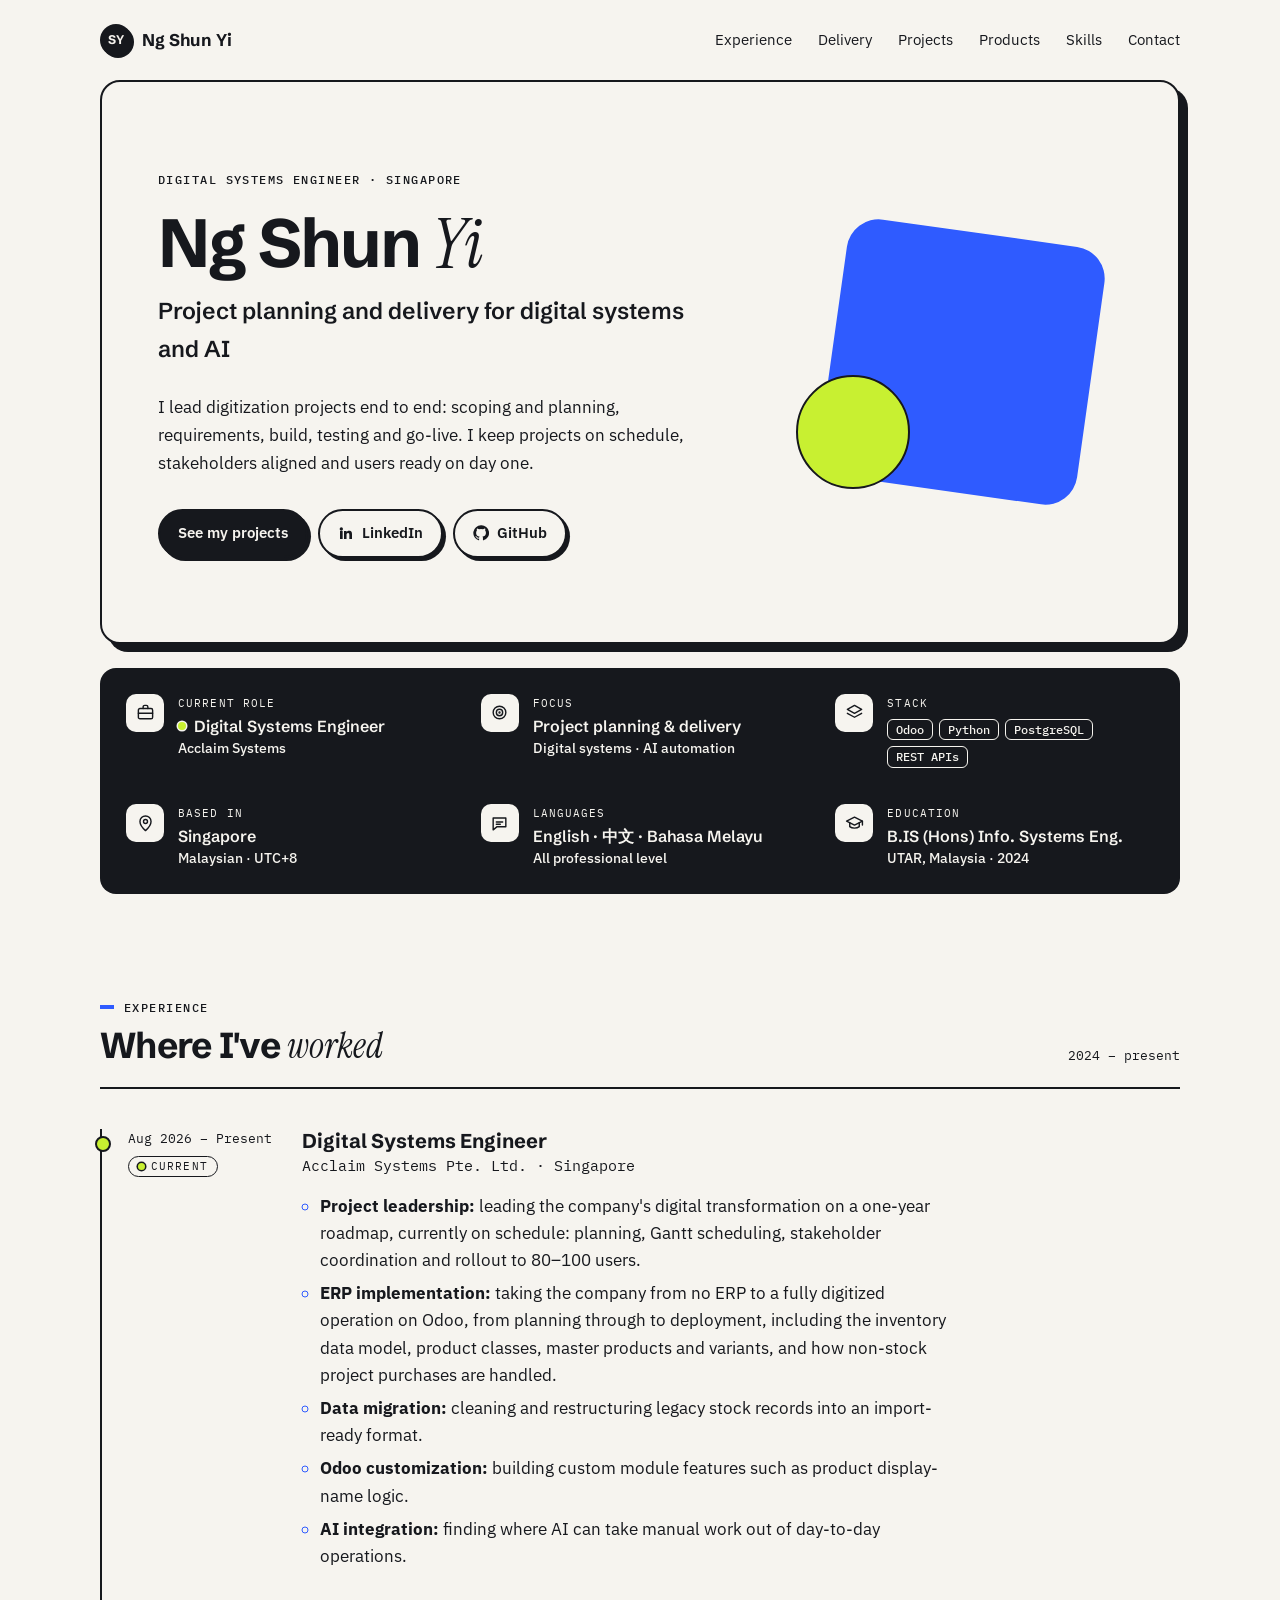
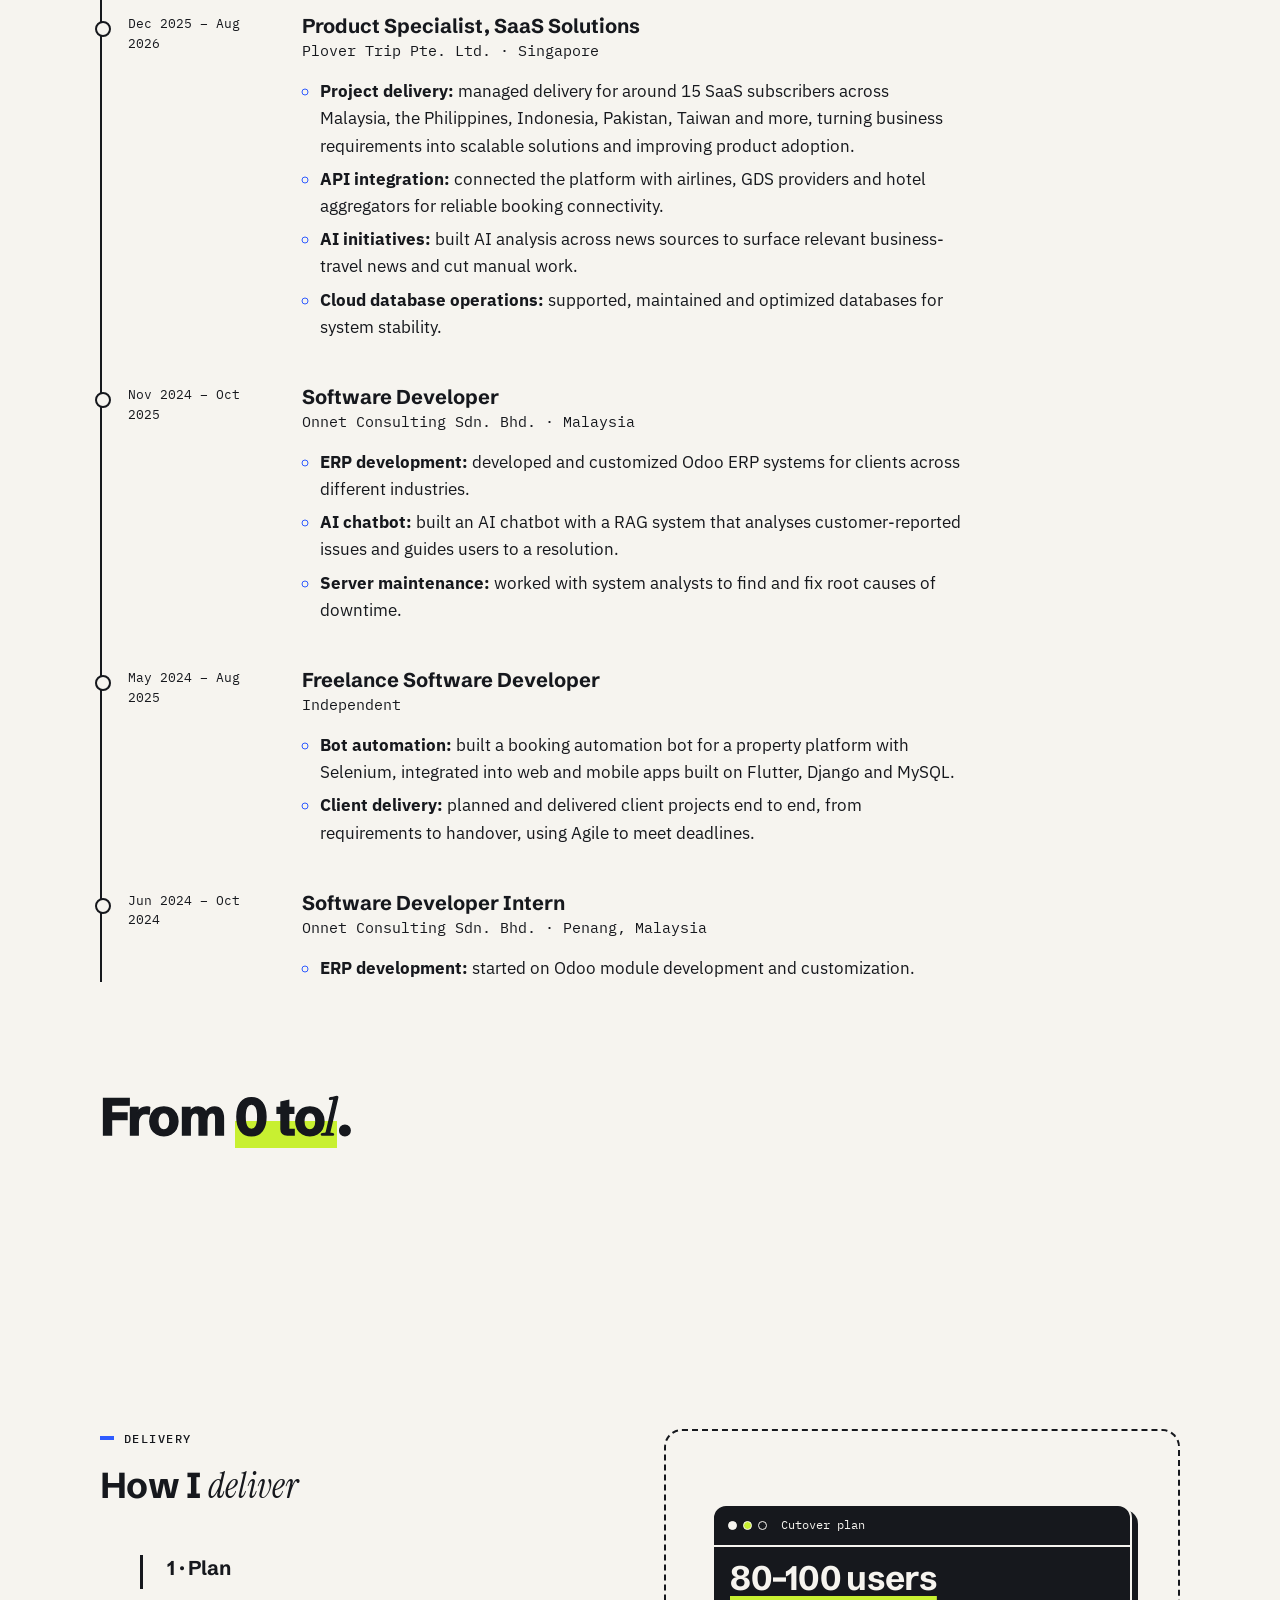
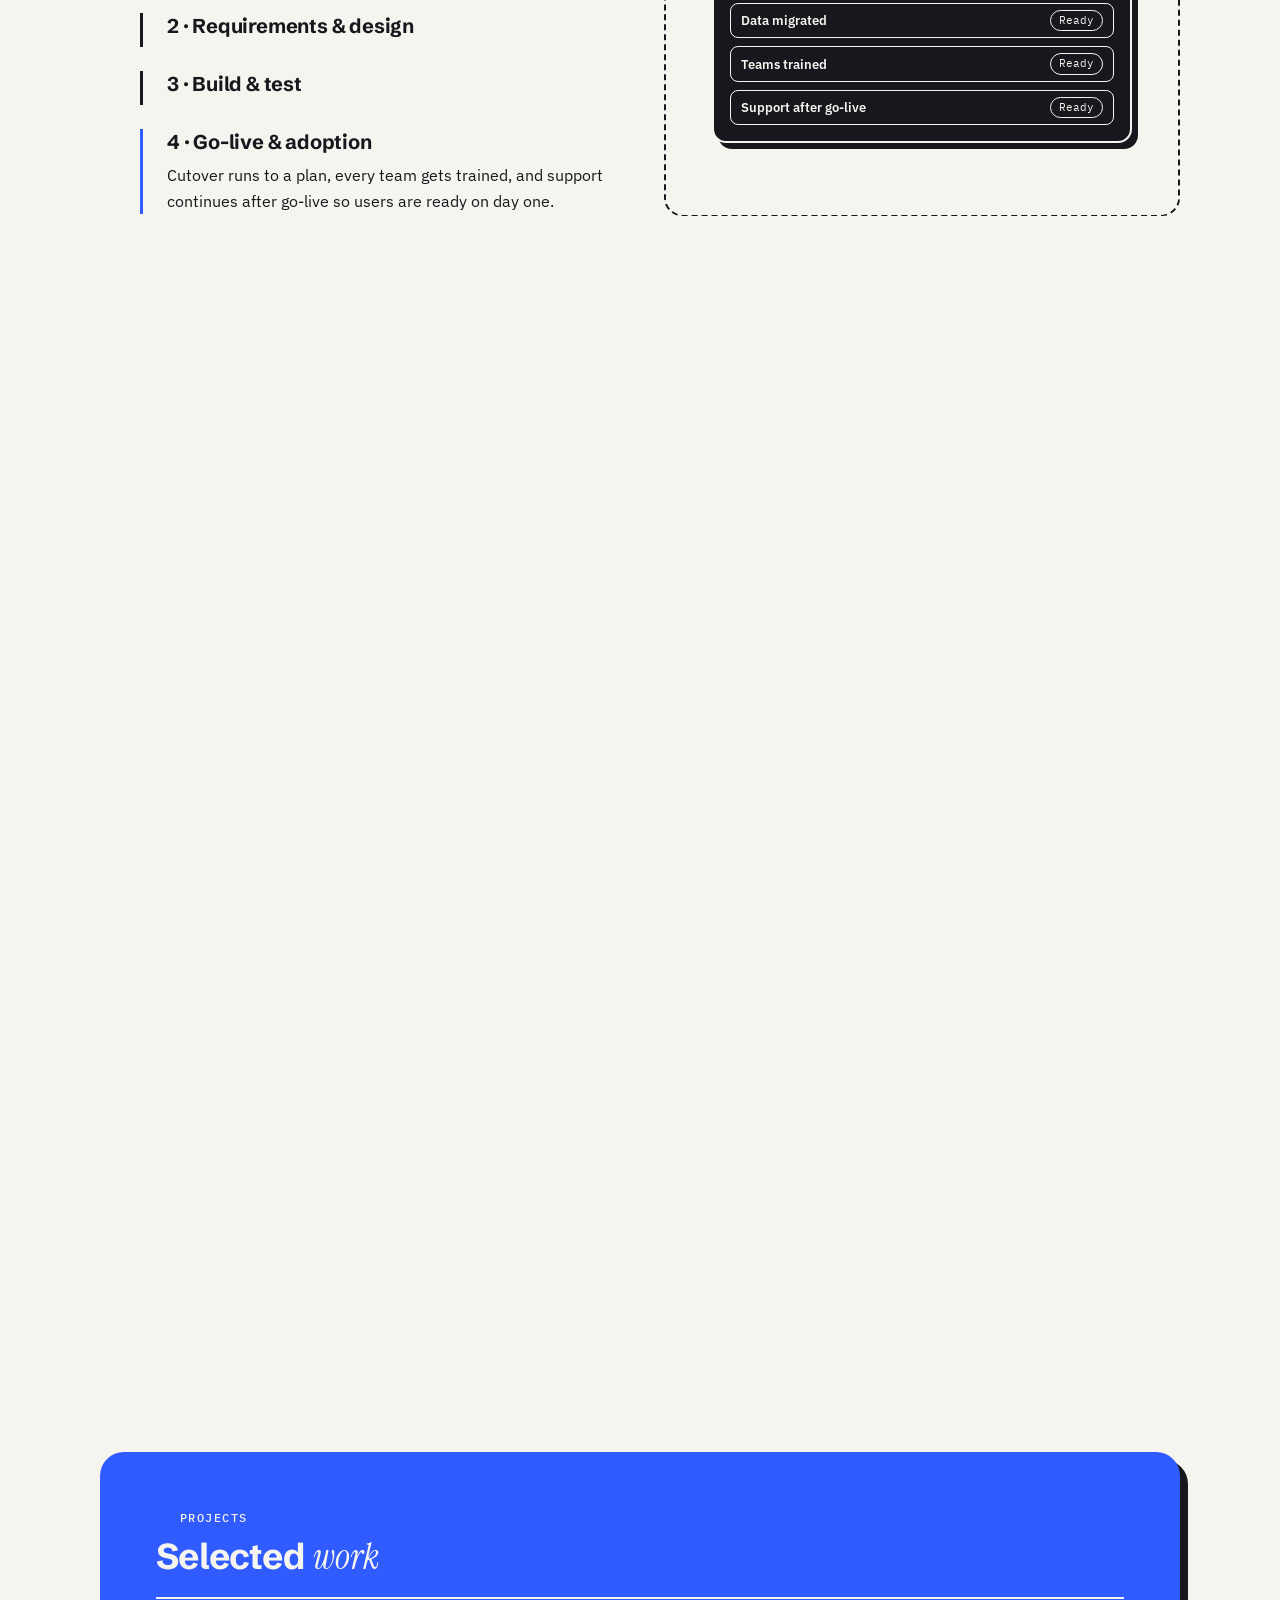
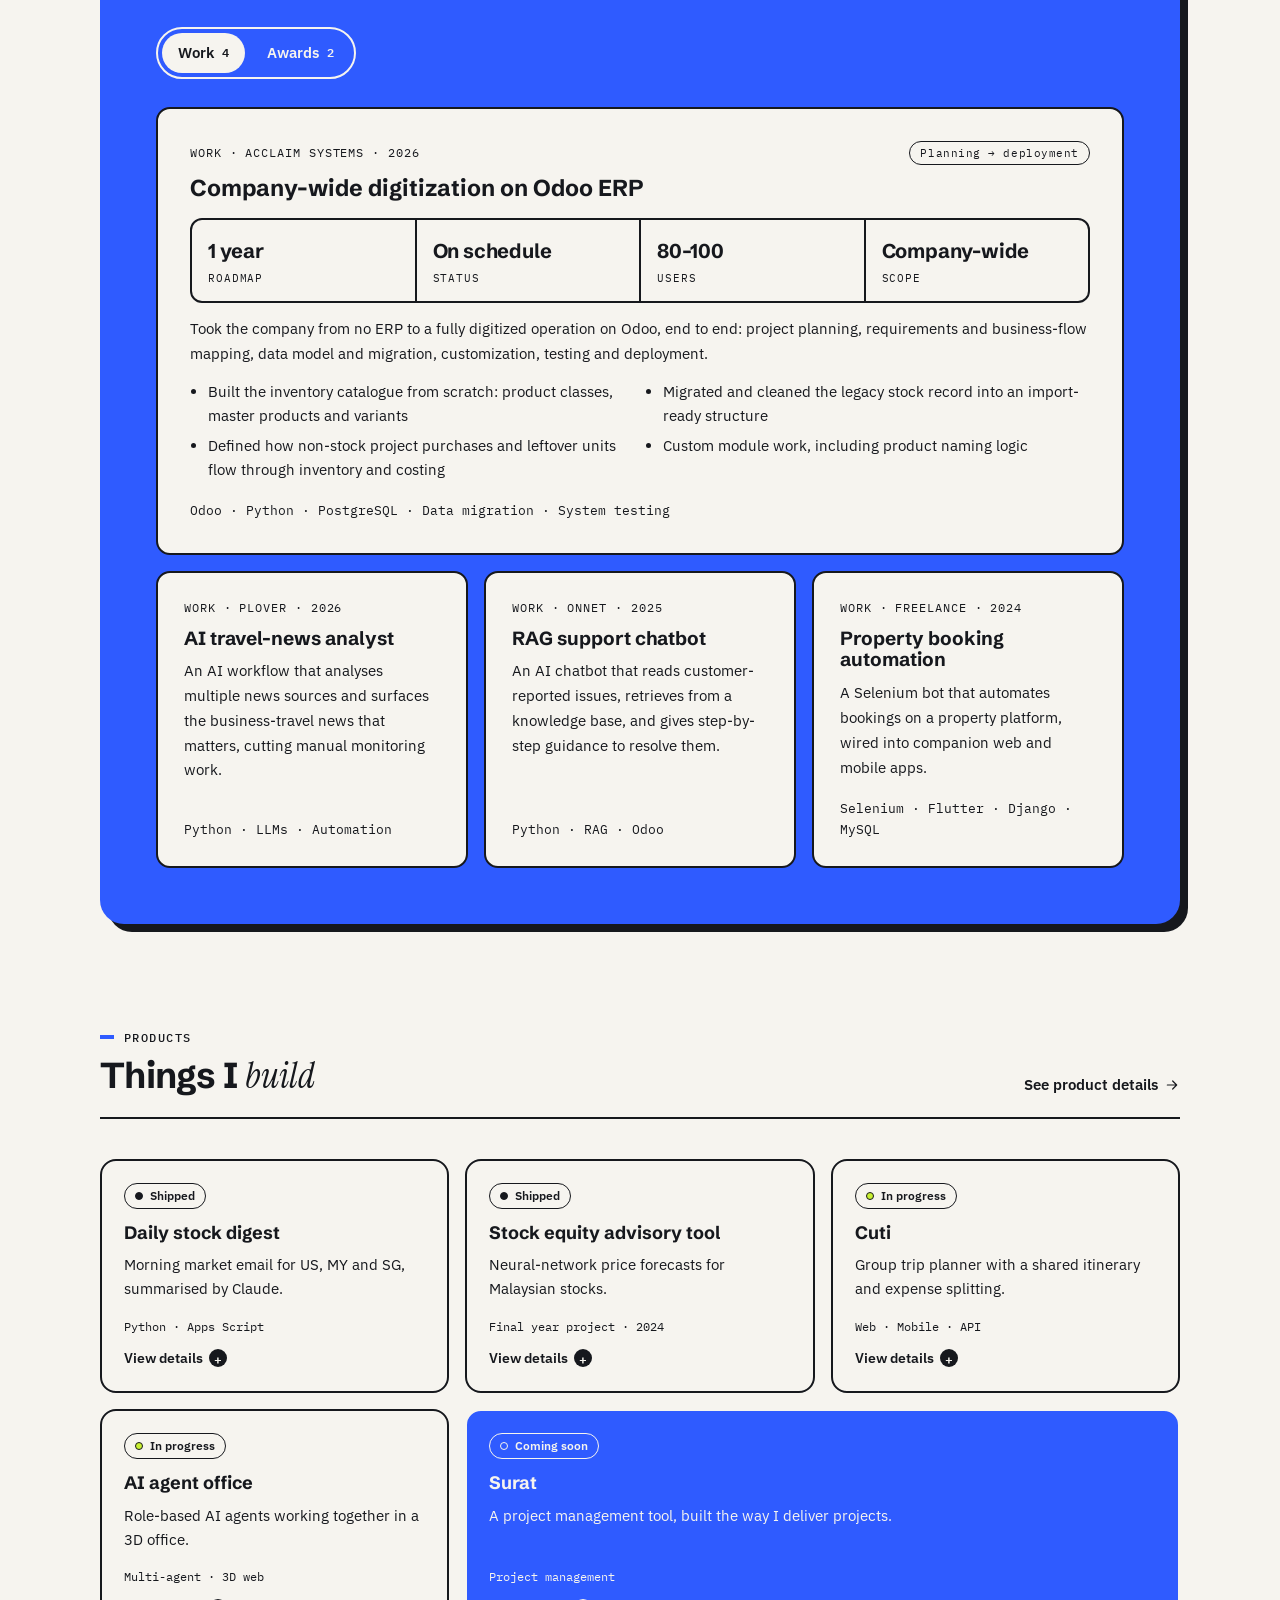
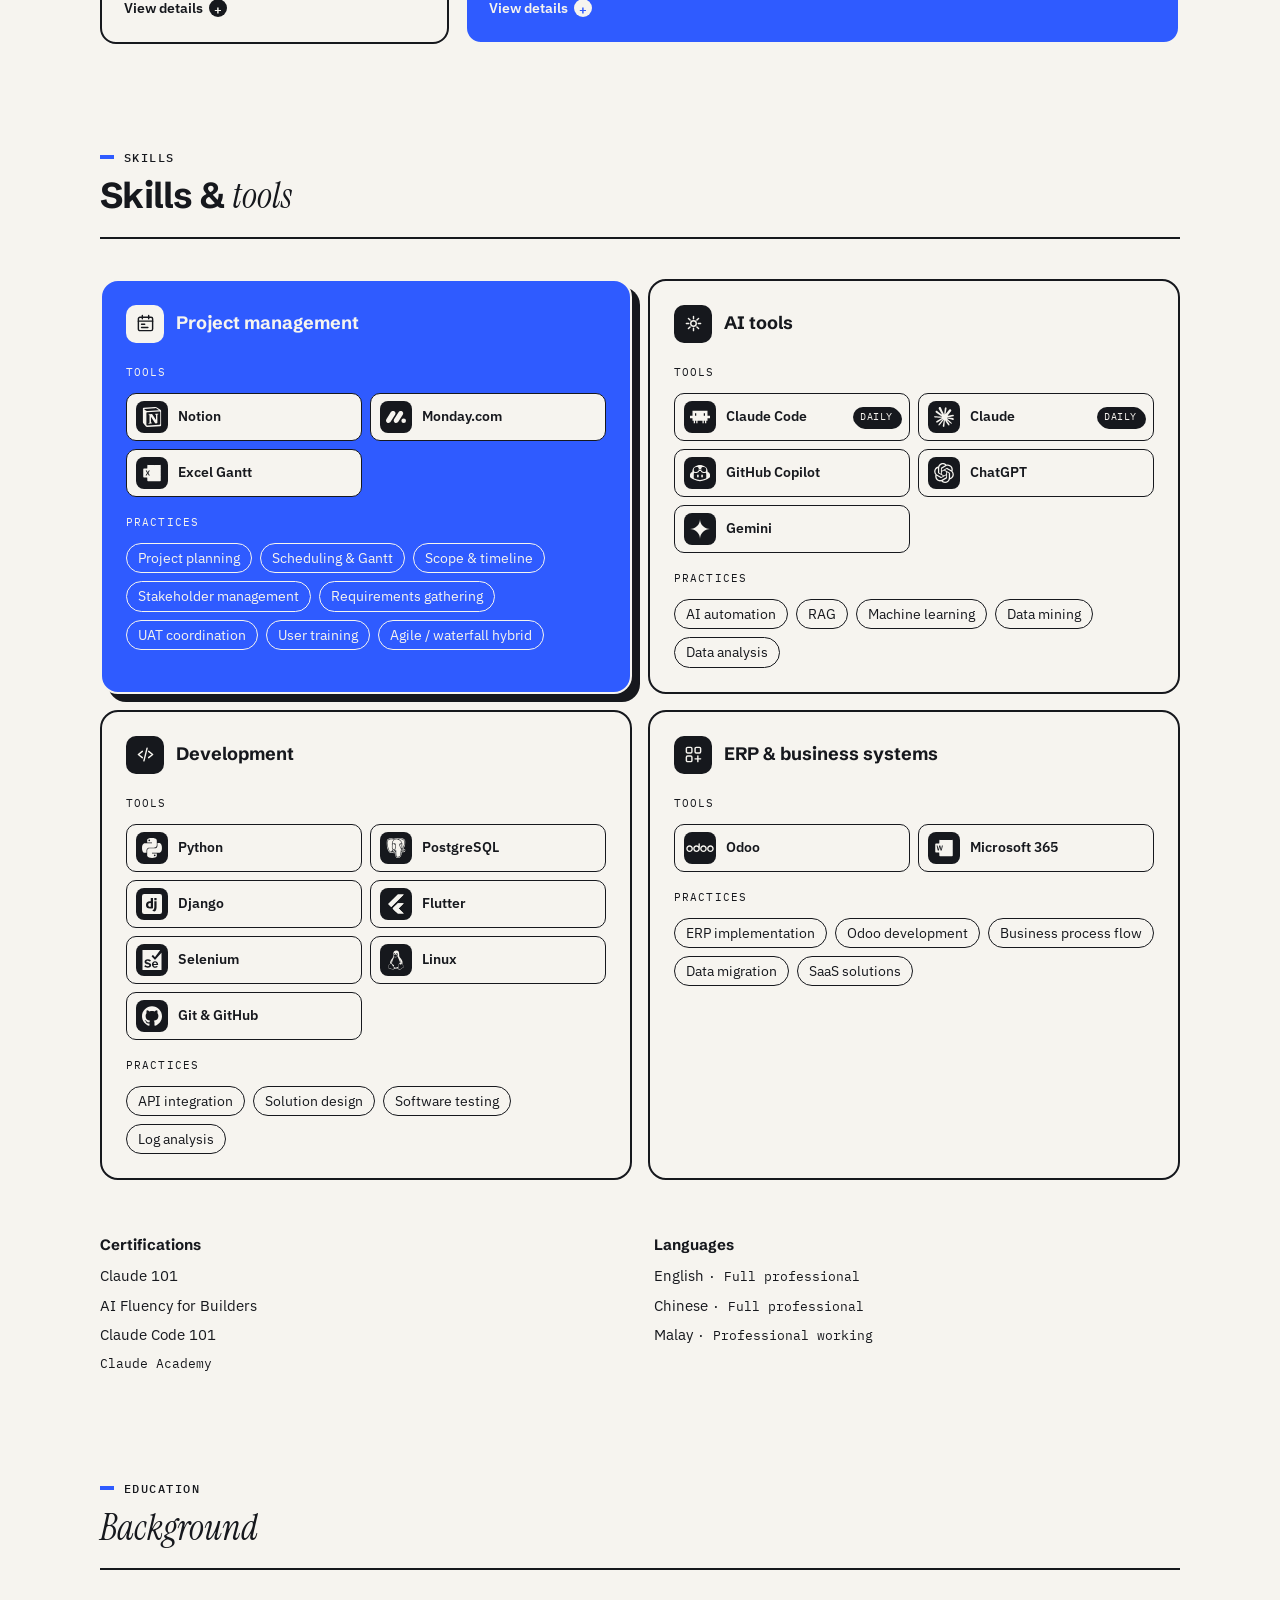
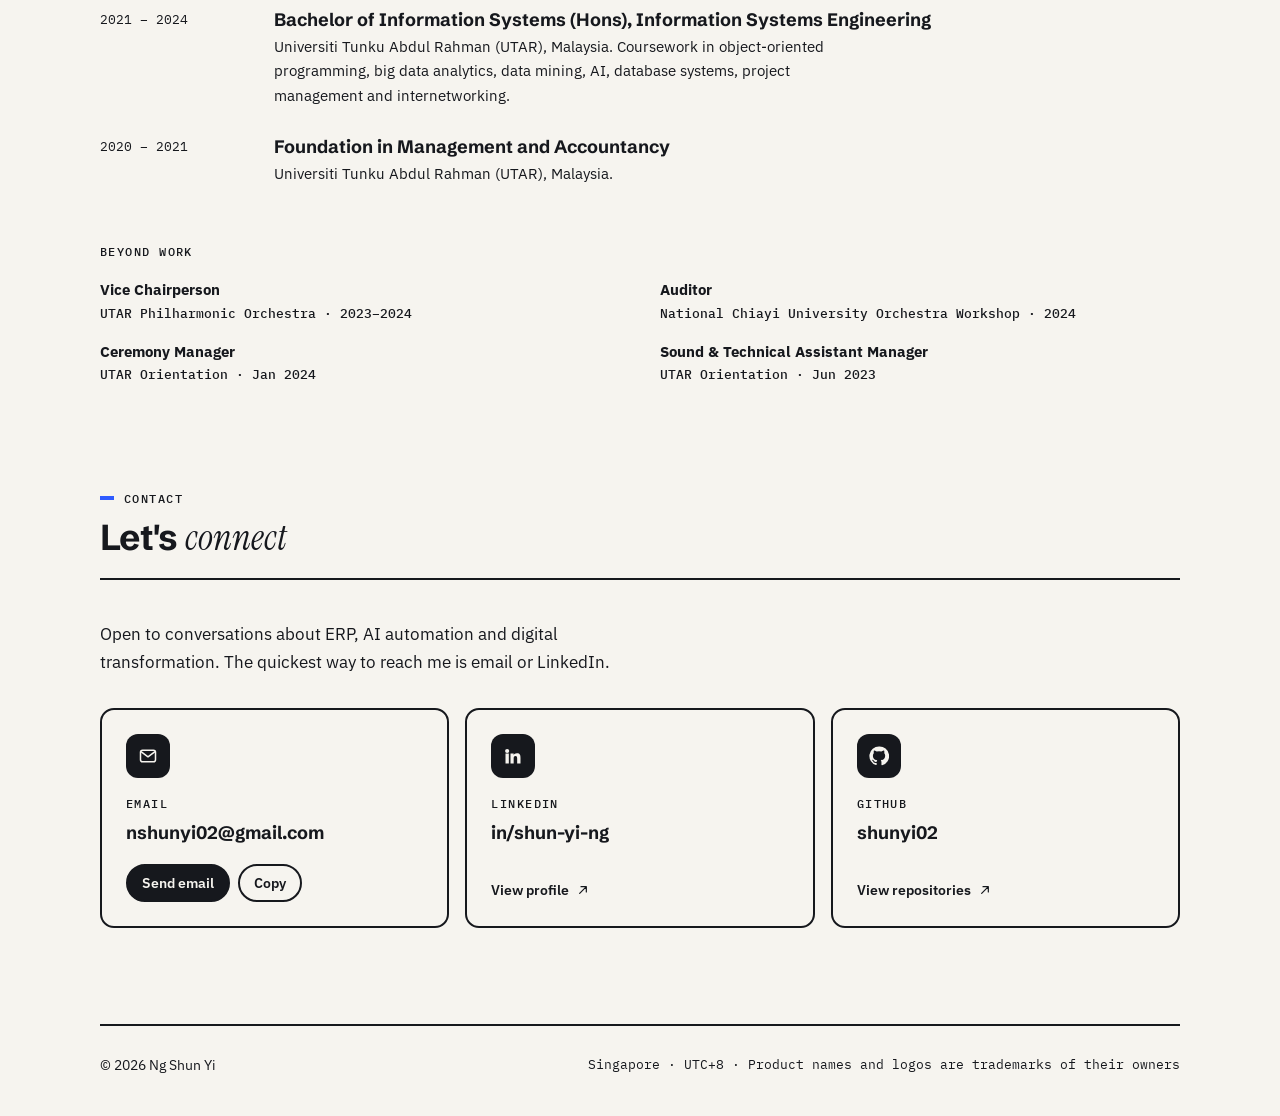
==== commit d108a51c: "Shorten the statement to "From 0 to 1" Co-Authored-By: Claude Opus 5.5 <noreply@anthropic.com>" ====
--- a/index.html
+++ b/index.html
@@ -148,7 +148,7 @@
 
   <!-- word-highlight (assets/moments): the statement turns to ink word by word as it scrolls past -->
   <section class="statement" id="statement" data-moment="word-highlight" aria-label="Current project">
-    <p class="mo-wh__text">From no ERP to a fully digitized company on Odoo: one year, 80 to 100 users, and the roadmap is <strong>on <em>schedule</em></strong>.</p>
+    <p class="mo-wh__text">From <strong>0 to<em>1</em></strong>.</p>
   </section>
 
   <!-- pinned-chapters (assets/moments): the section holds while the four steps open one at a time;
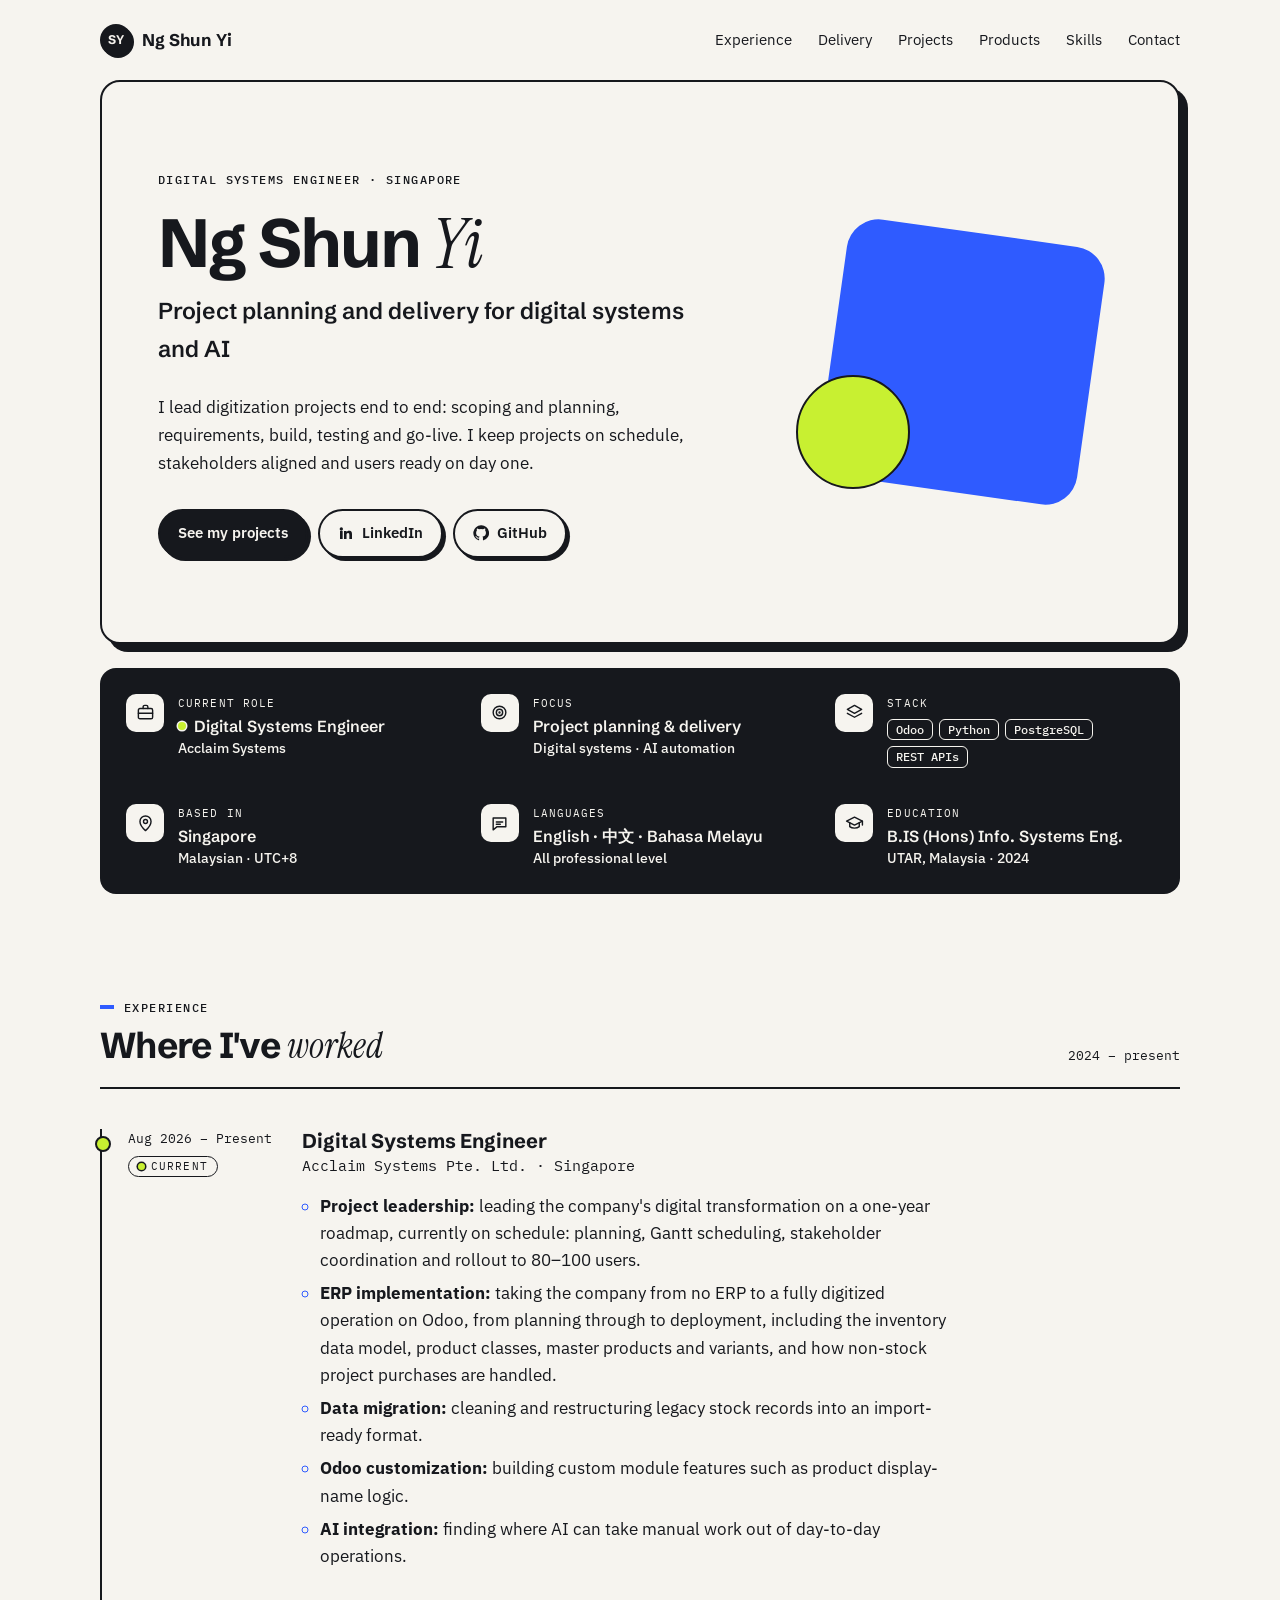
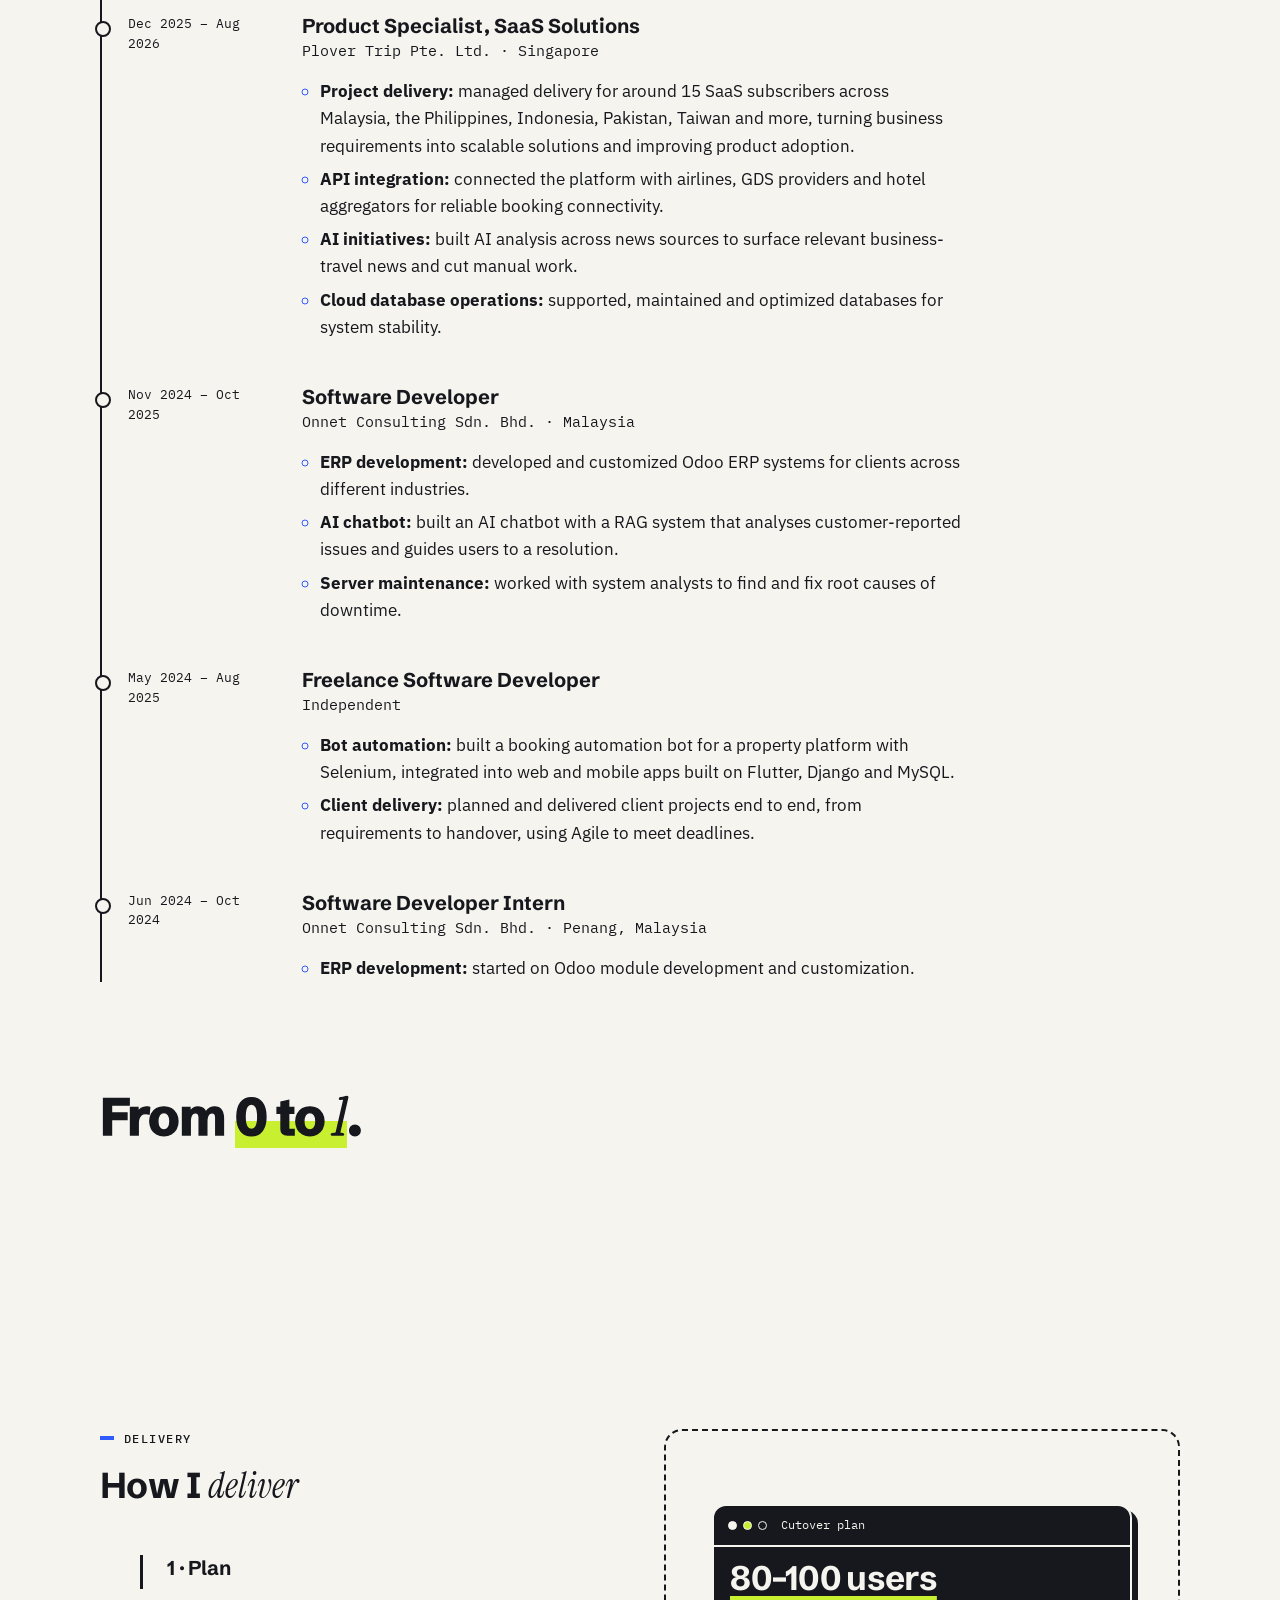
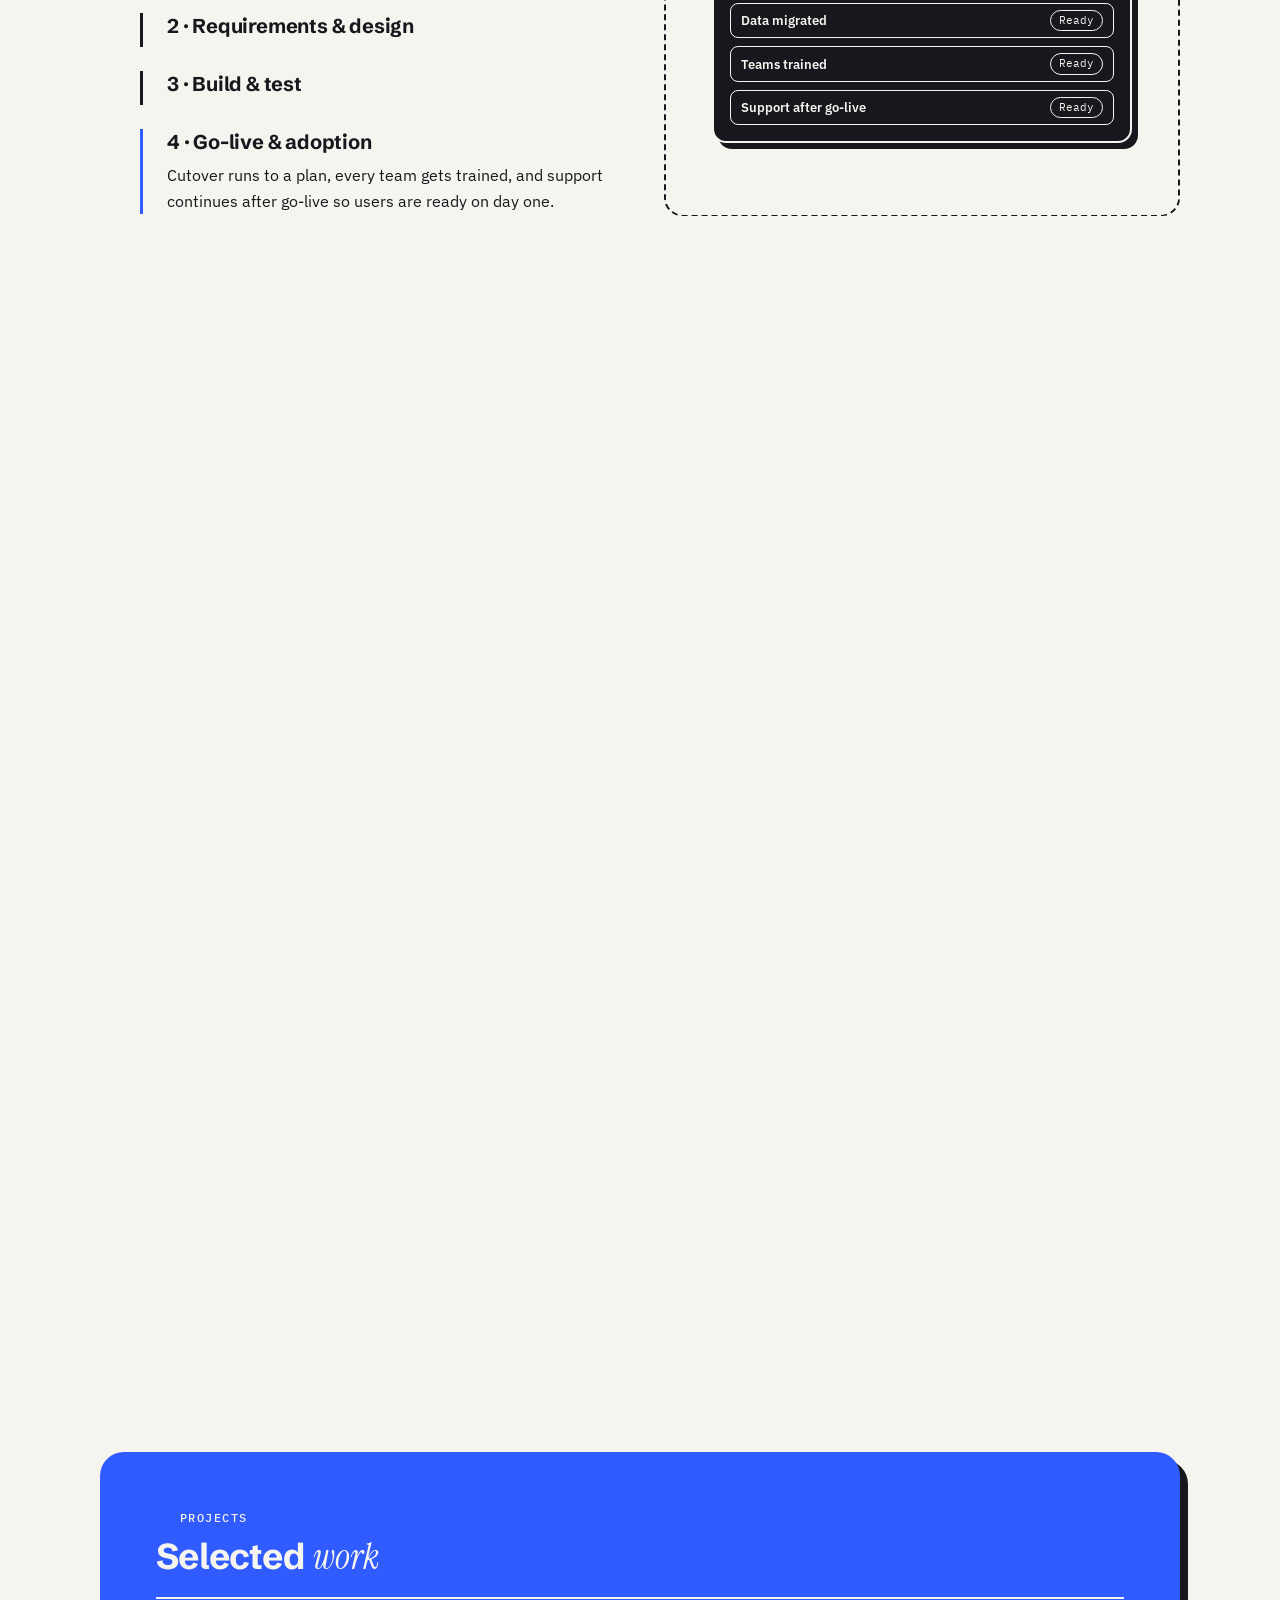
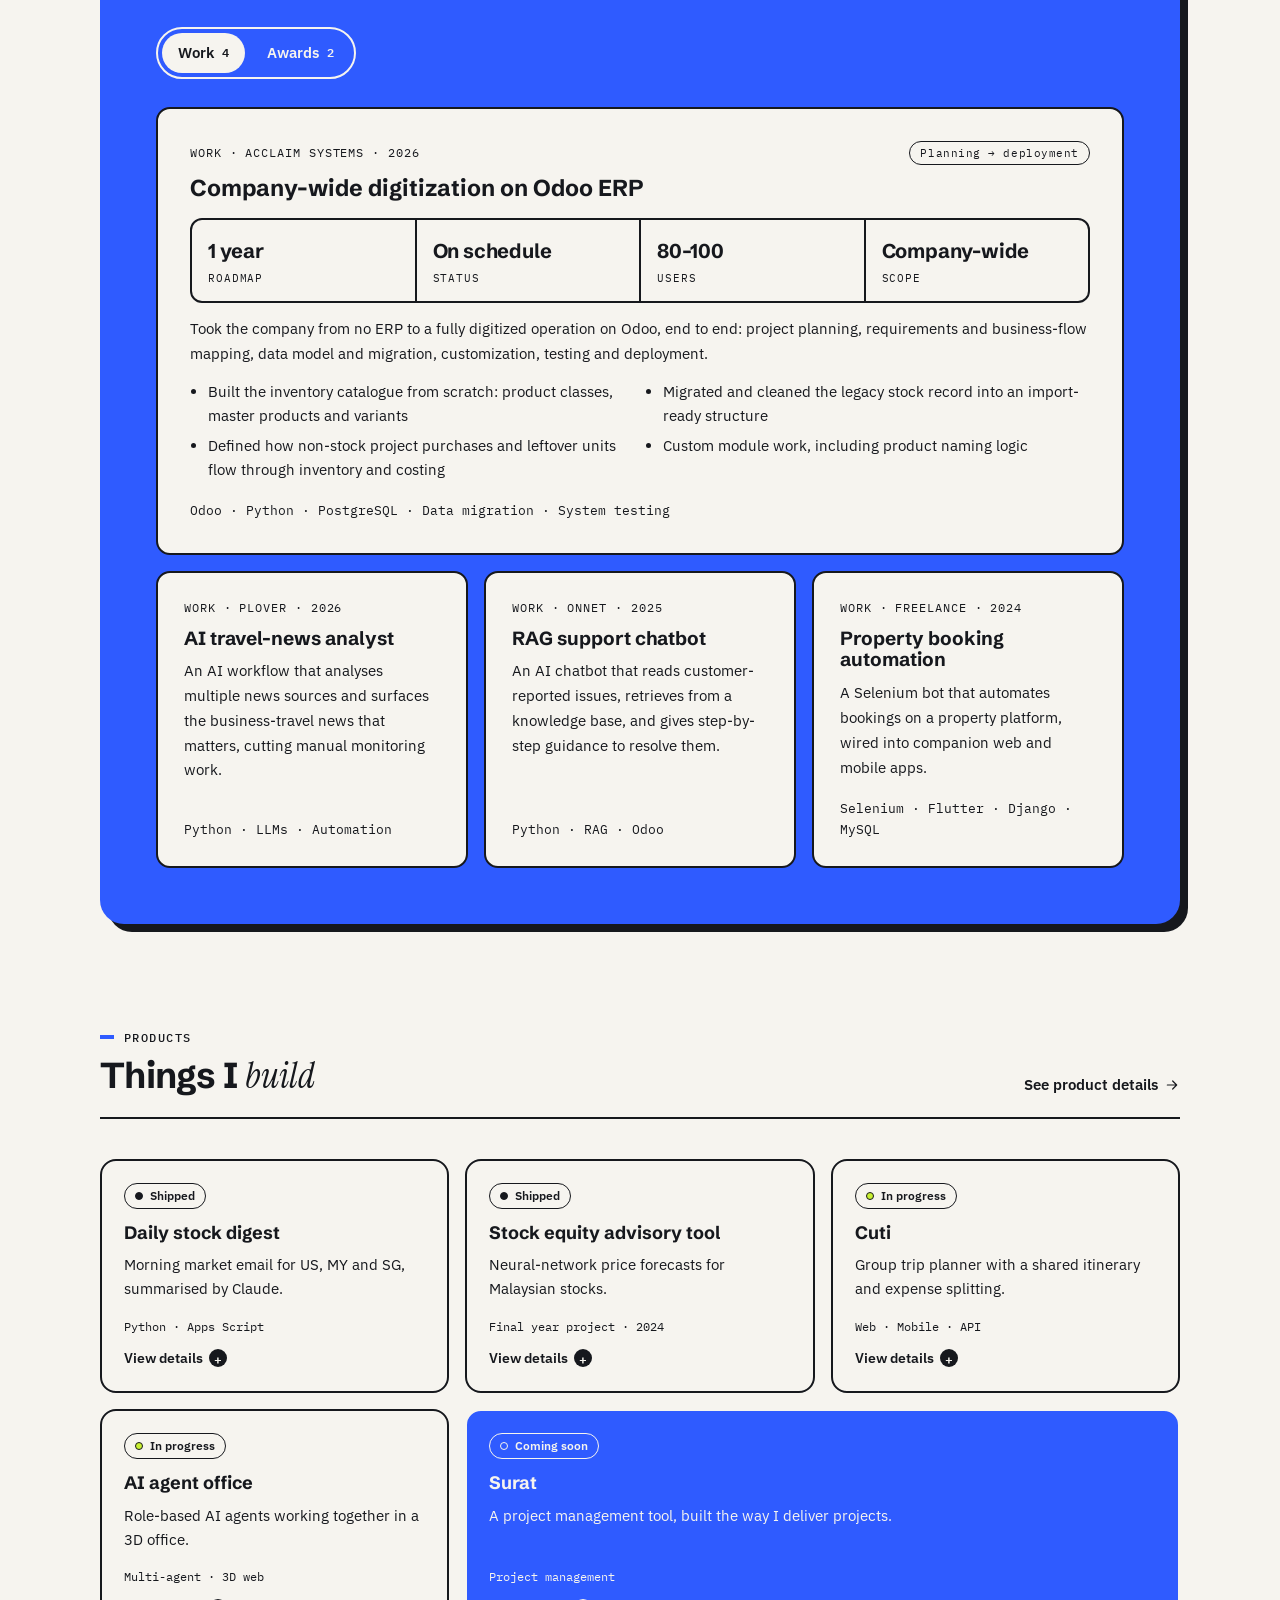
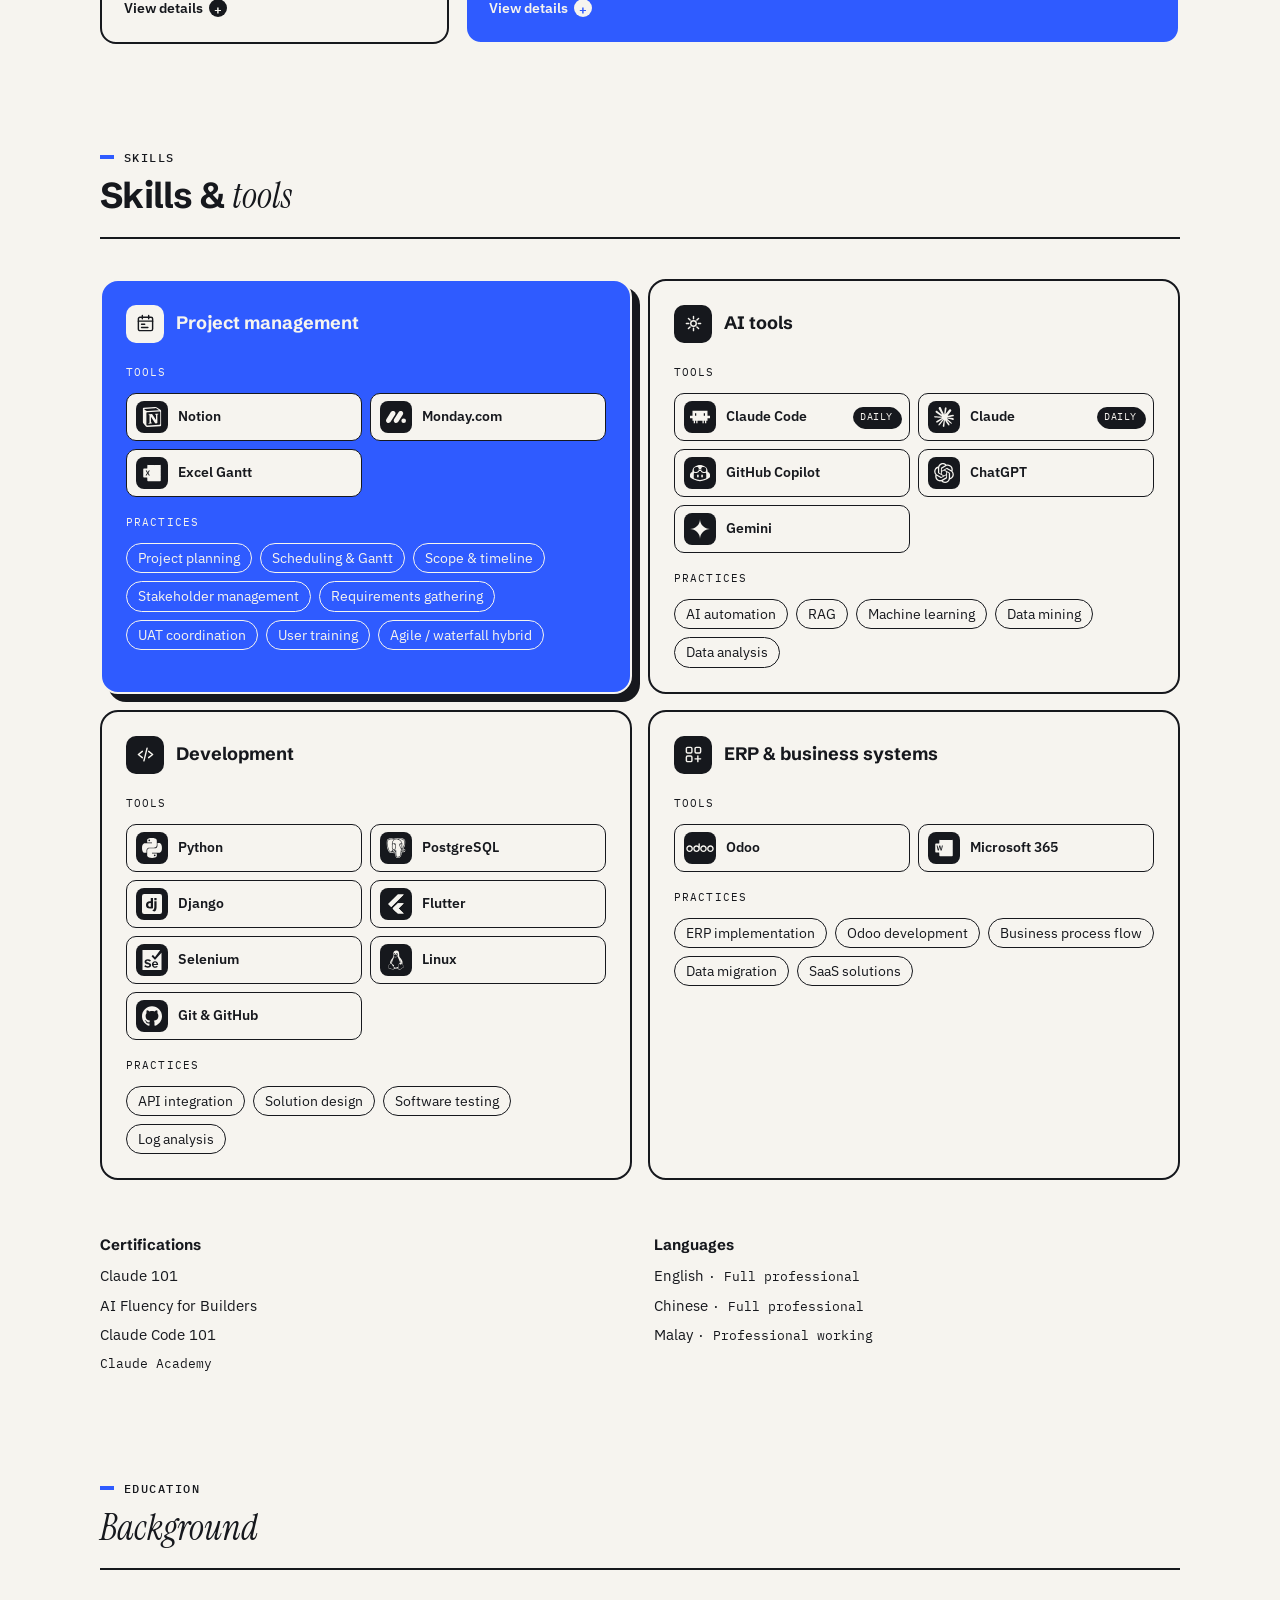
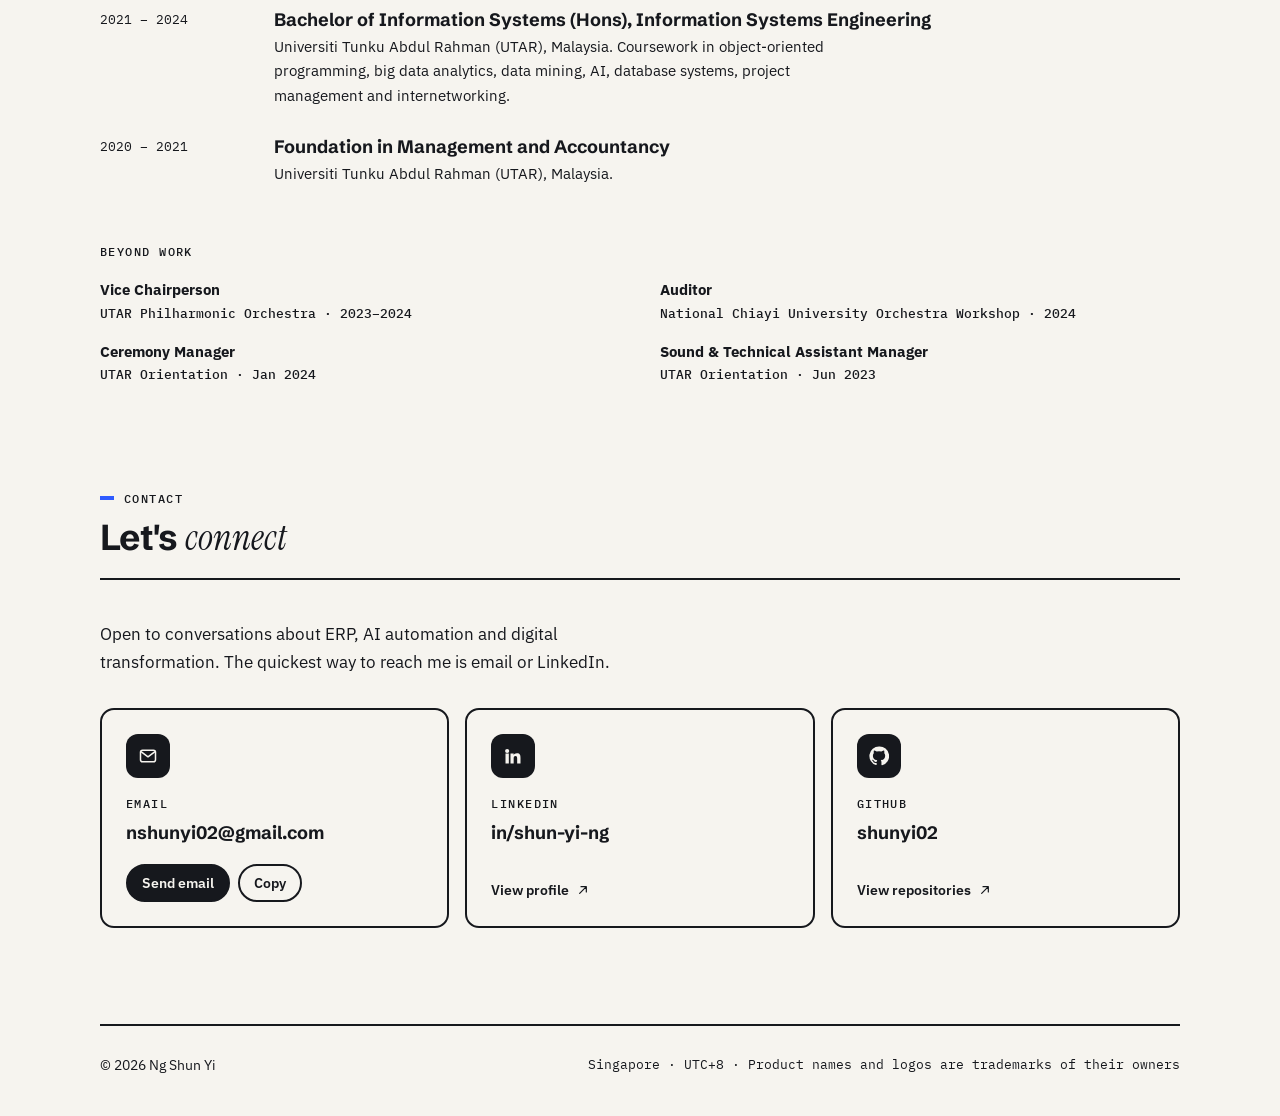
==== commit 3d3b1eb9: "Add the missing space in "From 0 to 1" Co-Authored-By: Claude Opus 5.5 <noreply@anthropic.com>" ====
--- a/index.html
+++ b/index.html
@@ -148,7 +148,7 @@
 
   <!-- word-highlight (assets/moments): the statement turns to ink word by word as it scrolls past -->
   <section class="statement" id="statement" data-moment="word-highlight" aria-label="Current project">
-    <p class="mo-wh__text">From <strong>0 to<em>1</em></strong>.</p>
+    <p class="mo-wh__text">From <strong>0 to <em>1</em></strong>.</p>
   </section>
 
   <!-- pinned-chapters (assets/moments): the section holds while the four steps open one at a time;
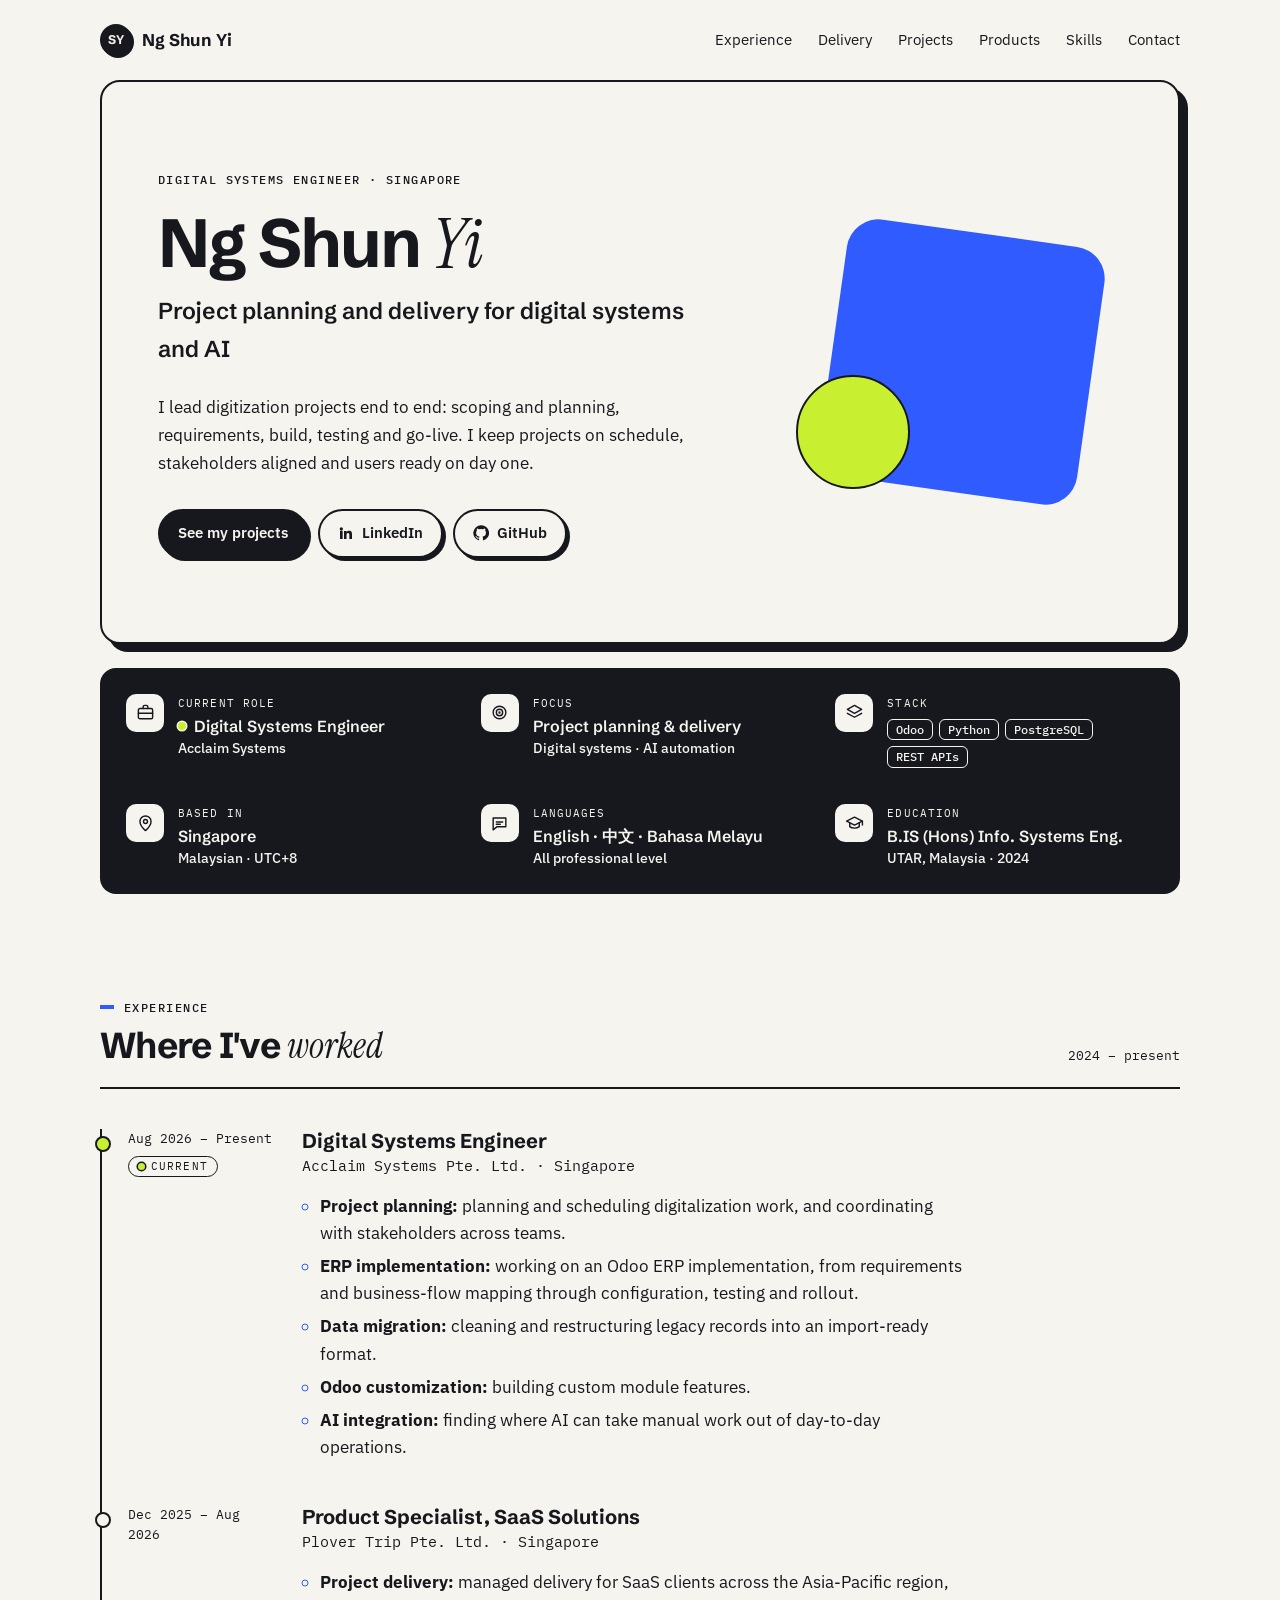
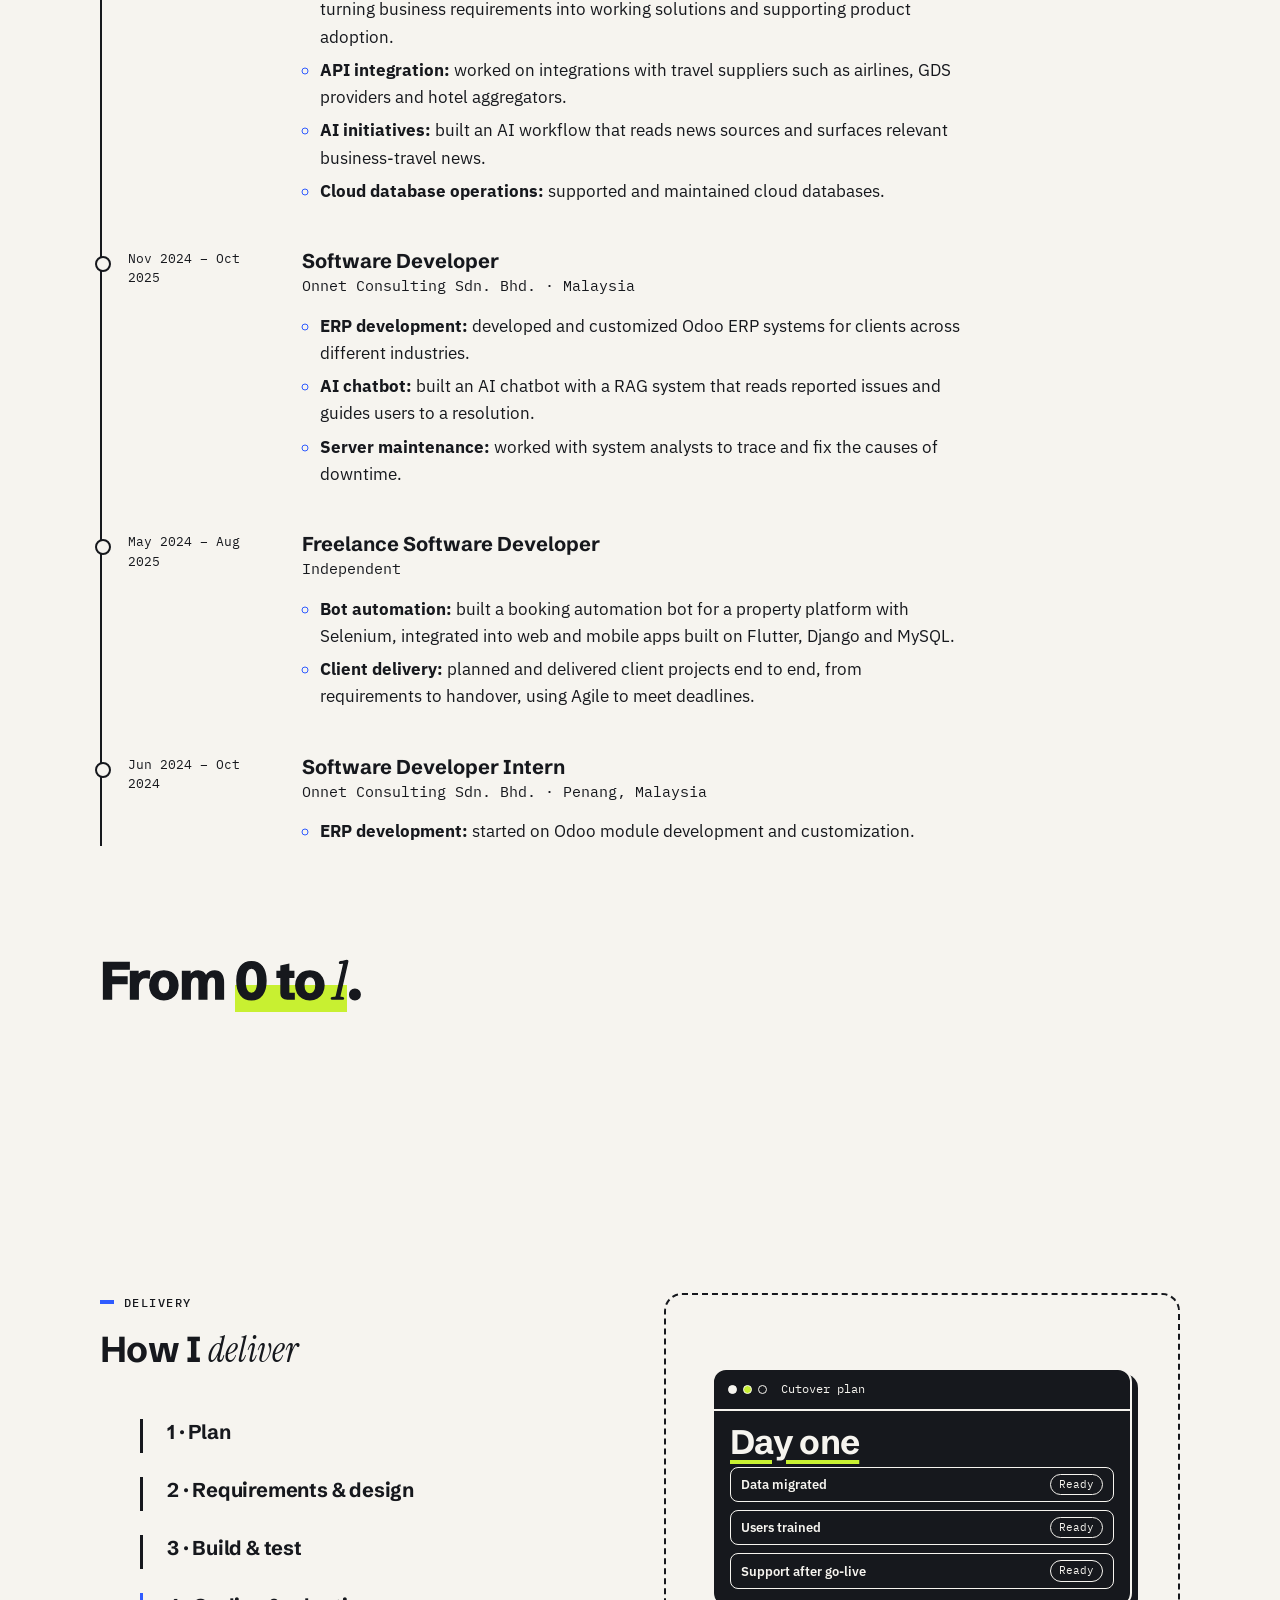
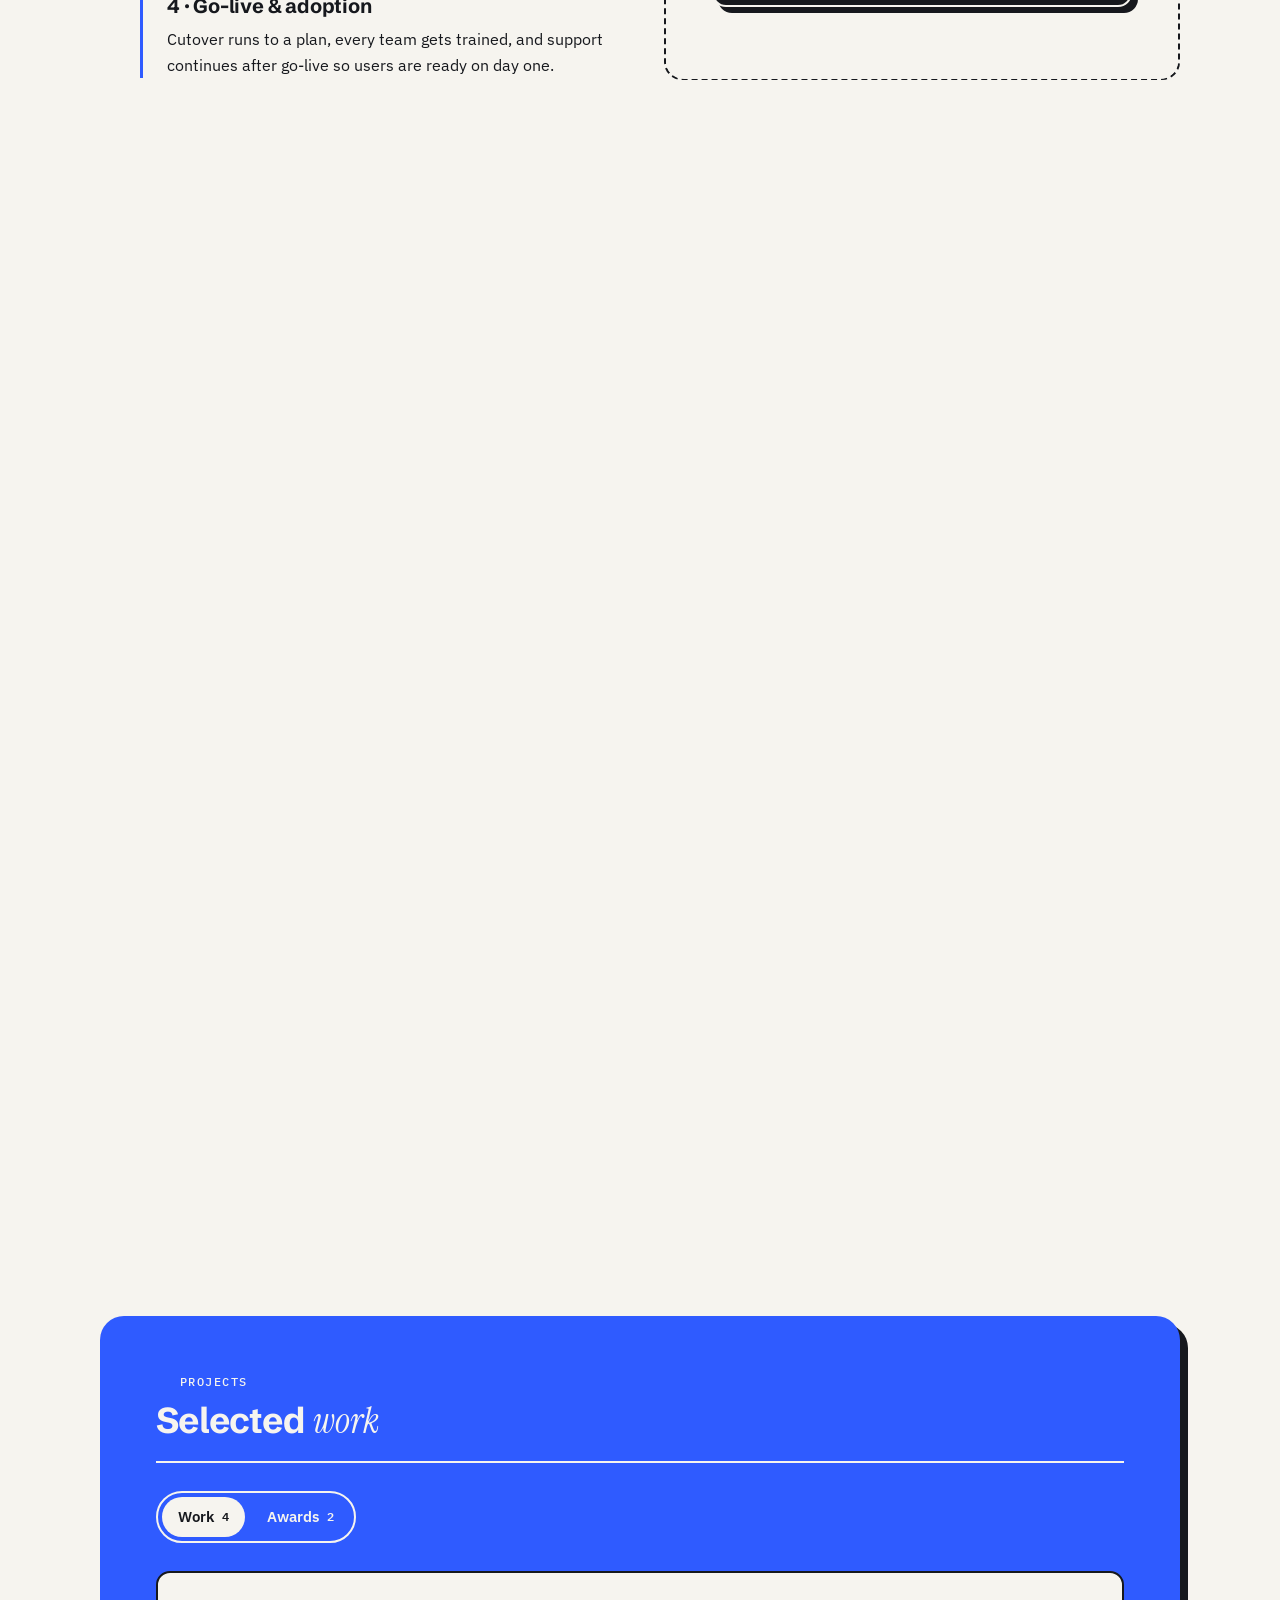
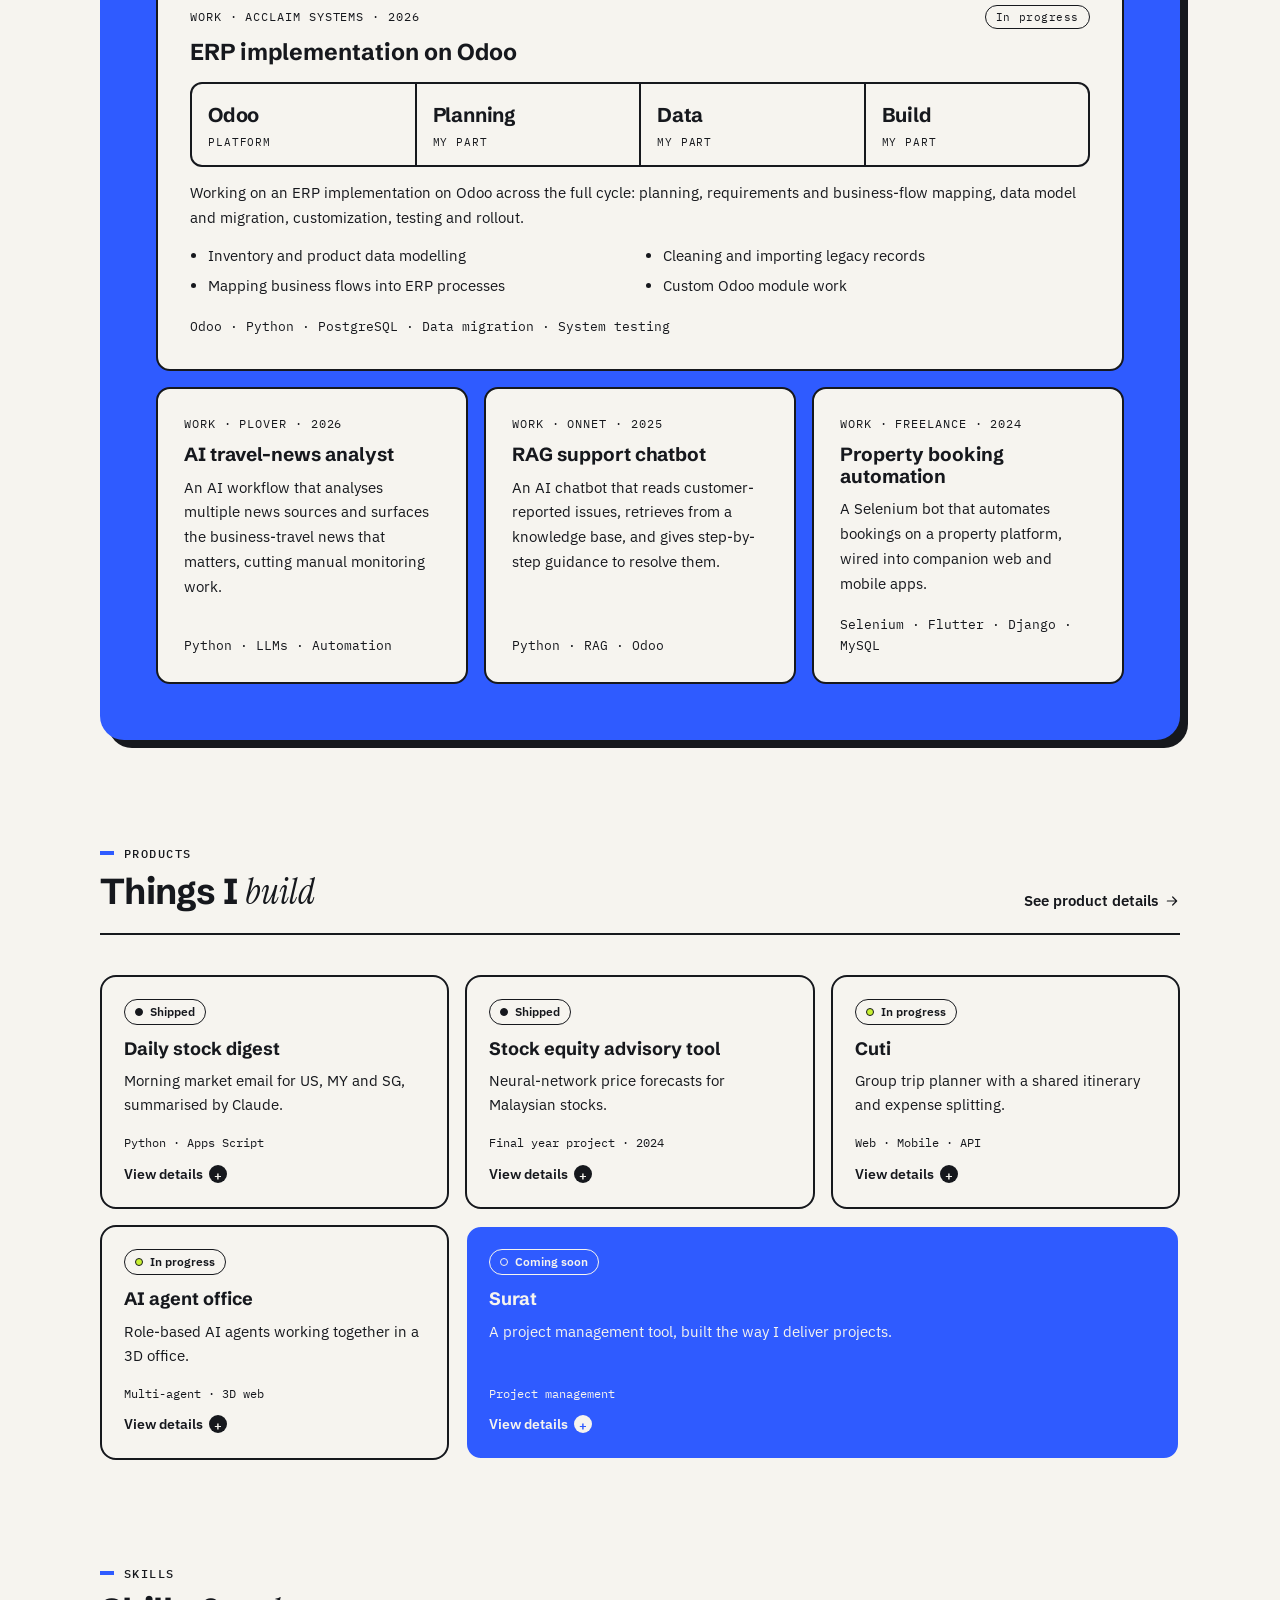
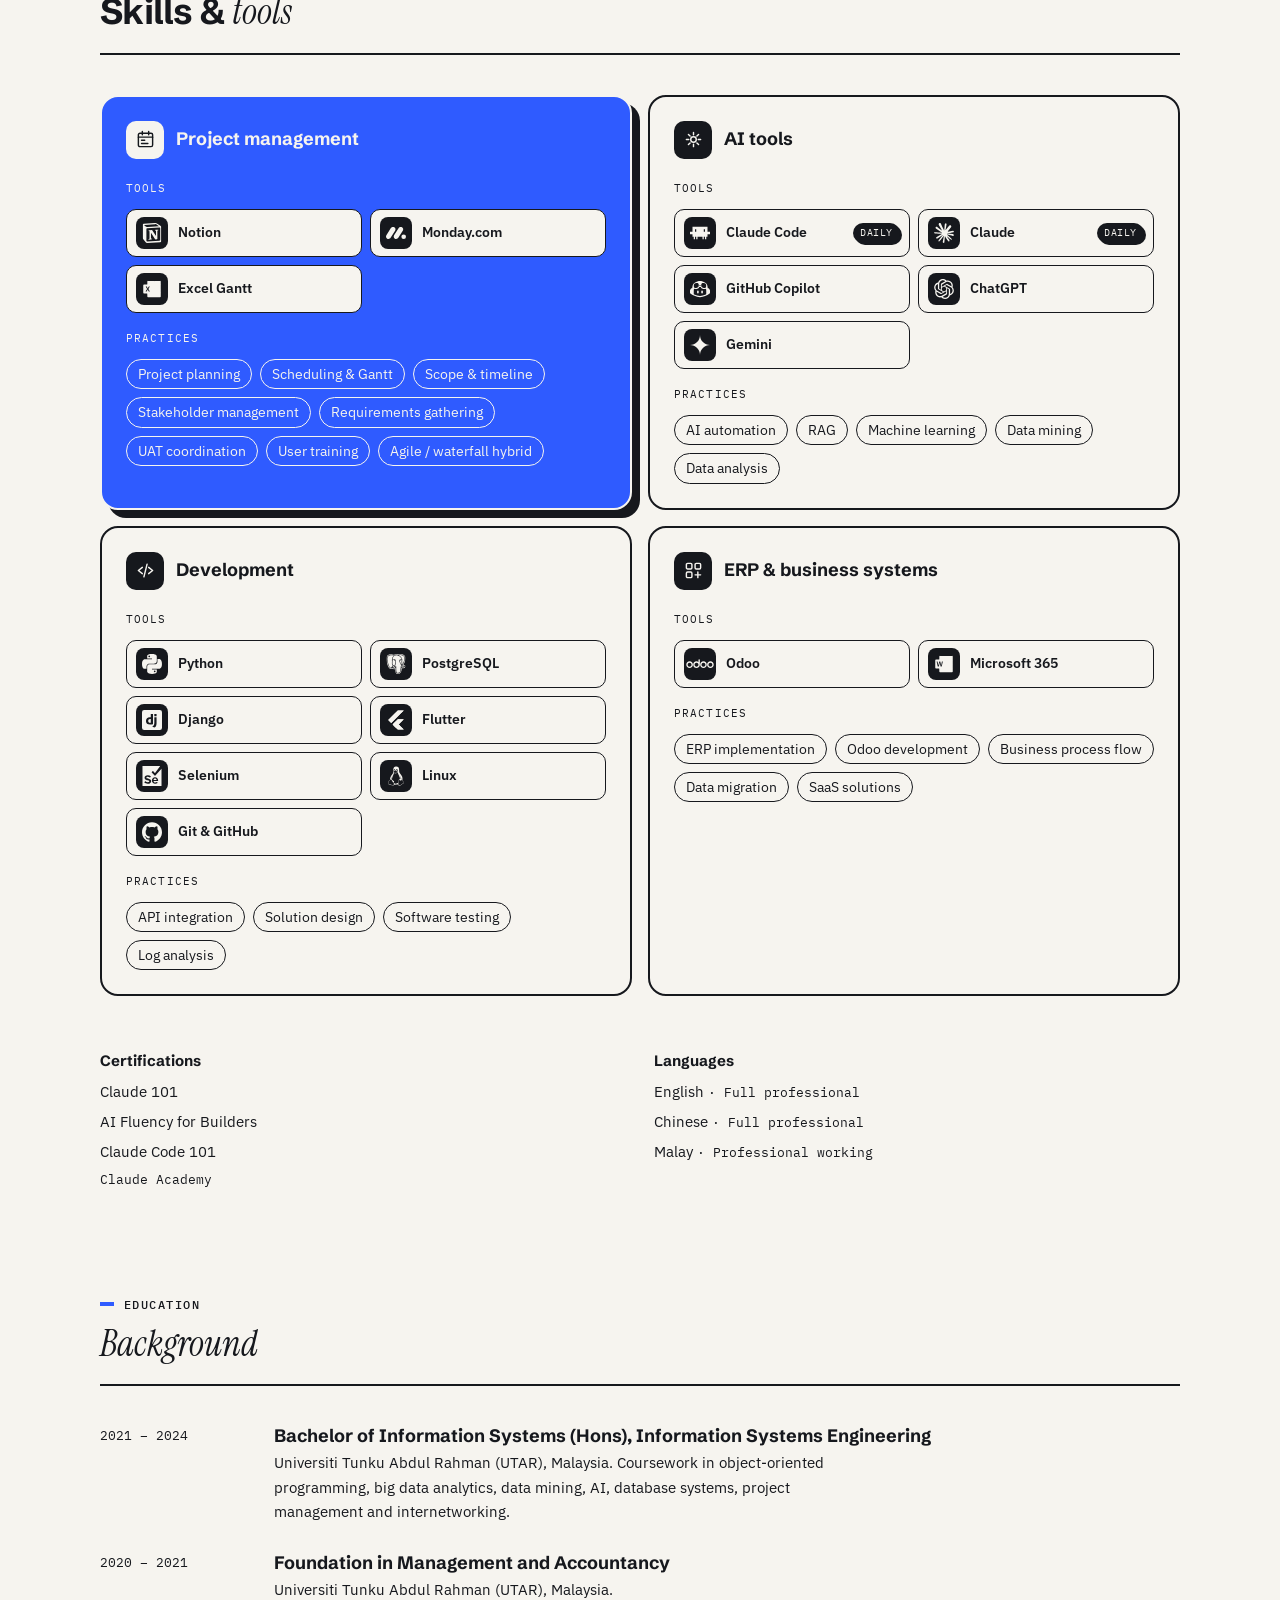
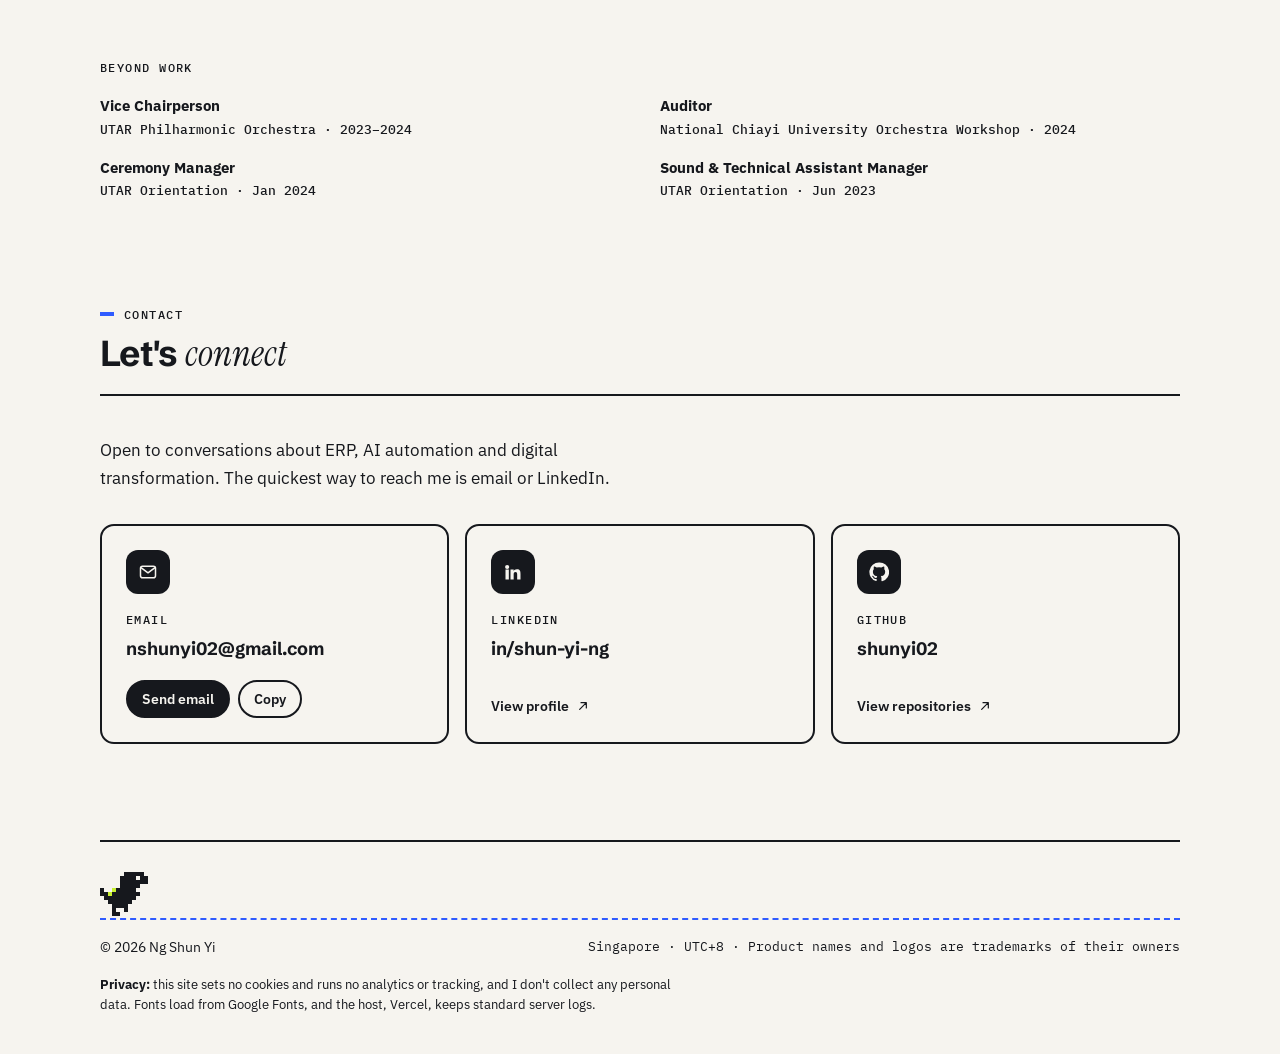
==== commit 3278f775: "Add footer dino, privacy note and neutral work copy Add a pixel dino that runs along the footer (pau" ====
--- a/index.html
+++ b/index.html
@@ -89,10 +89,10 @@
           <h3>Digital Systems Engineer</h3>
           <div class="org">Acclaim Systems Pte. Ltd. · Singapore</div>
           <ul>
-            <li><b>Project leadership:</b> leading the company's digital transformation on a one-year roadmap, currently on schedule: planning, Gantt scheduling, stakeholder coordination and rollout to 80–100 users.</li>
-            <li><b>ERP implementation:</b> taking the company from no ERP to a fully digitized operation on Odoo, from planning through to deployment, including the inventory data model, product classes, master products and variants, and how non-stock project purchases are handled.</li>
-            <li><b>Data migration:</b> cleaning and restructuring legacy stock records into an import-ready format.</li>
-            <li><b>Odoo customization:</b> building custom module features such as product display-name logic.</li>
+            <li><b>Project planning:</b> planning and scheduling digitalization work, and coordinating with stakeholders across teams.</li>
+            <li><b>ERP implementation:</b> working on an Odoo ERP implementation, from requirements and business-flow mapping through configuration, testing and rollout.</li>
+            <li><b>Data migration:</b> cleaning and restructuring legacy records into an import-ready format.</li>
+            <li><b>Odoo customization:</b> building custom module features.</li>
             <li><b>AI integration:</b> finding where AI can take manual work out of day-to-day operations.</li>
           </ul>
         </div>
@@ -103,10 +103,10 @@
           <h3>Product Specialist, SaaS Solutions</h3>
           <div class="org">Plover Trip Pte. Ltd. · Singapore</div>
           <ul>
-            <li><b>Project delivery:</b> managed delivery for around 15 SaaS subscribers across Malaysia, the Philippines, Indonesia, Pakistan, Taiwan and more, turning business requirements into scalable solutions and improving product adoption.</li>
-            <li><b>API integration:</b> connected the platform with airlines, GDS providers and hotel aggregators for reliable booking connectivity.</li>
-            <li><b>AI initiatives:</b> built AI analysis across news sources to surface relevant business-travel news and cut manual work.</li>
-            <li><b>Cloud database operations:</b> supported, maintained and optimized databases for system stability.</li>
+            <li><b>Project delivery:</b> managed delivery for SaaS clients across the Asia-Pacific region, turning business requirements into working solutions and supporting product adoption.</li>
+            <li><b>API integration:</b> worked on integrations with travel suppliers such as airlines, GDS providers and hotel aggregators.</li>
+            <li><b>AI initiatives:</b> built an AI workflow that reads news sources and surfaces relevant business-travel news.</li>
+            <li><b>Cloud database operations:</b> supported and maintained cloud databases.</li>
           </ul>
         </div>
       </li>
@@ -117,8 +117,8 @@
           <div class="org">Onnet Consulting Sdn. Bhd. · Malaysia</div>
           <ul>
             <li><b>ERP development:</b> developed and customized Odoo ERP systems for clients across different industries.</li>
-            <li><b>AI chatbot:</b> built an AI chatbot with a RAG system that analyses customer-reported issues and guides users to a resolution.</li>
-            <li><b>Server maintenance:</b> worked with system analysts to find and fix root causes of downtime.</li>
+            <li><b>AI chatbot:</b> built an AI chatbot with a RAG system that reads reported issues and guides users to a resolution.</li>
+            <li><b>Server maintenance:</b> worked with system analysts to trace and fix the causes of downtime.</li>
           </ul>
         </div>
       </li>
@@ -164,12 +164,12 @@
             <p>Scope, timeline, milestones and who signs off. It all goes on one Gantt schedule the whole team works from.</p>
             <div class="mo-pc__visual mo-pc__visual--lit" aria-hidden="true">
               <div class="win">
-                <div class="mock-bar"><i></i><i></i><i></i><span>Project plan · Gantt</span></div>
+                <div class="mock-bar"><i></i><i></i><i></i><span>Project plan · Phases</span></div>
                 <div class="win-body">
-                  <div class="win-row"><b>Discovery</b><span class="tick red">Done</span></div>
-                  <div class="win-row"><b>Data model</b><span class="tick red">Done</span></div>
-                  <div class="win-row"><b>Build &amp; UAT</b><span class="tick">In progress</span></div>
-                  <div class="win-row"><b>Go-live</b><span class="tick">Planned</span></div>
+                  <div class="win-row"><b>Discovery</b><span class="tick red">Scope</span></div>
+                  <div class="win-row"><b>Design</b><span class="tick red">Sign-off</span></div>
+                  <div class="win-row"><b>Build &amp; test</b><span class="tick">UAT</span></div>
+                  <div class="win-row"><b>Go-live</b><span class="tick">Cutover</span></div>
                 </div>
               </div>
             </div>
@@ -179,11 +179,11 @@
             <p>I map how the business runs today, find the gaps, then design the data model and configuration that closes them.</p>
             <div class="mo-pc__visual mo-pc__visual--lit" aria-hidden="true">
               <div class="win">
-                <div class="mock-bar"><i></i><i></i><i></i><span>Process flow · Purchasing</span></div>
+                <div class="mock-bar"><i></i><i></i><i></i><span>Requirements · Gap analysis</span></div>
                 <div class="win-body">
-                  <div class="flow"><span>Request</span><i>→</i><span>Purchase</span><i>→</i><span>Receive</span><i>→</i><span>Stock</span></div>
-                  <div class="flow"><span class="gap">Non-stock project buys</span><i>→</i><span>Costing</span></div>
-                  <div class="win-note">Gap found: project purchases skip inventory</div>
+                  <div class="flow"><span>How it runs today</span><i>→</i><span class="gap">Gaps</span></div>
+                  <div class="flow"><span>Target design</span><i>→</i><span>Configuration</span></div>
+                  <div class="win-note">Every gap traced to a requirement</div>
                 </div>
               </div>
             </div>
@@ -193,12 +193,12 @@
             <p>Configuration and custom modules are built against a tracker, then users run real cases in UAT before anything goes live.</p>
             <div class="mo-pc__visual mo-pc__visual--lit" aria-hidden="true">
               <div class="win">
-                <div class="mock-bar"><i></i><i></i><i></i><span>UAT log · Inventory</span></div>
+                <div class="mock-bar"><i></i><i></i><i></i><span>Test plan · UAT</span></div>
                 <div class="win-body">
-                  <div class="win-row"><b>Create product variants</b><span class="tick">Passed</span></div>
-                  <div class="win-row"><b>Import cleaned stock</b><span class="tick">Passed</span></div>
-                  <div class="win-row"><b>Product display names</b><span class="tick">Passed</span></div>
-                  <div class="win-row"><b>Leftover project units</b><span class="tick red">Retest</span></div>
+                  <div class="win-row"><b>Test cases from requirements</b><span class="tick">Write</span></div>
+                  <div class="win-row"><b>Users run real scenarios</b><span class="tick">Run</span></div>
+                  <div class="win-row"><b>Issues logged and fixed</b><span class="tick">Fix</span></div>
+                  <div class="win-row"><b>Fixes checked again</b><span class="tick red">Retest</span></div>
                 </div>
               </div>
             </div>
@@ -210,9 +210,9 @@
               <div class="win">
                 <div class="mock-bar"><i></i><i></i><i></i><span>Cutover plan</span></div>
                 <div class="win-body">
-                  <div class="win-big">80–100 users</div>
+                  <div class="win-big">Day one</div>
                   <div class="win-row"><b>Data migrated</b><span class="tick">Ready</span></div>
-                  <div class="win-row"><b>Teams trained</b><span class="tick">Ready</span></div>
+                  <div class="win-row"><b>Users trained</b><span class="tick">Ready</span></div>
                   <div class="win-row"><b>Support after go-live</b><span class="tick">Ready</span></div>
                 </div>
               </div>
@@ -234,20 +234,20 @@
 
     <div class="grid three" role="tabpanel" id="panel-work" aria-labelledby="tab-work">
       <article class="proj feature">
-        <div class="proj-top"><span class="tag">Work · Acclaim Systems · 2026</span><span class="pill">Planning → deployment</span></div>
-        <h3>Company-wide digitization on Odoo ERP</h3>
+        <div class="proj-top"><span class="tag">Work · Acclaim Systems · 2026</span><span class="pill">In progress</span></div>
+        <h3>ERP implementation on Odoo</h3>
         <div class="kpis">
-          <div><span class="k">1 year</span><span class="kl">Roadmap</span></div>
-          <div><span class="k">On schedule</span><span class="kl">Status</span></div>
-          <div><span class="k">80–100</span><span class="kl">Users</span></div>
-          <div><span class="k">Company-wide</span><span class="kl">Scope</span></div>
-        </div>
-        <p>Took the company from no ERP to a fully digitized operation on Odoo, end to end: project planning, requirements and business-flow mapping, data model and migration, customization, testing and deployment.</p>
+          <div><span class="k">Odoo</span><span class="kl">Platform</span></div>
+          <div><span class="k">Planning</span><span class="kl">My part</span></div>
+          <div><span class="k">Data</span><span class="kl">My part</span></div>
+          <div><span class="k">Build</span><span class="kl">My part</span></div>
+        </div>
+        <p>Working on an ERP implementation on Odoo across the full cycle: planning, requirements and business-flow mapping, data model and migration, customization, testing and rollout.</p>
         <ul class="points">
-          <li>Built the inventory catalogue from scratch: product classes, master products and variants</li>
-          <li>Migrated and cleaned the legacy stock record into an import-ready structure</li>
-          <li>Defined how non-stock project purchases and leftover units flow through inventory and costing</li>
-          <li>Custom module work, including product naming logic</li>
+          <li>Inventory and product data modelling</li>
+          <li>Cleaning and importing legacy records</li>
+          <li>Mapping business flows into ERP processes</li>
+          <li>Custom Odoo module work</li>
         </ul>
         <div class="stack">Odoo · Python · PostgreSQL · Data migration · System testing</div>
       </article>
@@ -447,8 +447,23 @@
 </dialog>
 
   <footer>
+    <div class="dino-track">
+      <button type="button" class="dino" aria-pressed="false" aria-label="Pause the running dino">
+        <svg viewBox="0 0 12 11" aria-hidden="true" focusable="false" fill="currentColor">
+          <rect x="6" y="0" width="5" height="1"/><rect x="5" y="1" width="7" height="2"/><rect x="5" y="3" width="5" height="1"/>
+          <rect x="0" y="4" width="1" height="1"/><rect x="4" y="4" width="5" height="1"/>
+          <rect x="0" y="5" width="2" height="1"/><rect x="3" y="5" width="7" height="1"/>
+          <rect x="1" y="6" width="8" height="1"/><rect x="2" y="7" width="6" height="1"/><rect x="3" y="8" width="4" height="1"/>
+          <rect class="eye" x="9" y="1" width="1" height="1"/>
+          <rect class="spike" x="3" y="4" width="1" height="1"/><rect class="spike" x="2" y="5" width="1" height="1"/>
+          <g class="leg-a"><rect x="3" y="9" width="1" height="1"/><rect x="6" y="9" width="1" height="1"/><rect x="3" y="10" width="2" height="1"/></g>
+          <g class="leg-b"><rect x="3" y="9" width="1" height="1"/><rect x="6" y="9" width="1" height="1"/><rect x="6" y="10" width="2" height="1"/></g>
+        </svg>
+      </button>
+    </div>
     <span>© 2026 Ng Shun Yi</span>
     <span class="m">Singapore · UTC+8 · Product names and logos are trademarks of their owners</span>
+    <p class="privacy"><b>Privacy:</b> this site sets no cookies and runs no analytics or tracking, and I don't collect any personal data. Fonts load from Google Fonts, and the host, Vercel, keeps standard server logs.</p>
   </footer>
 </div>
 
@@ -552,5 +567,6 @@
 })();
 </script>
 <script type="module" src="assets/moments/moments.js"></script>
+<script src="assets/dino.js" defer></script>
 </body>
 </html>
--- a/assets/styles.css
+++ b/assets/styles.css
@@ -222,6 +222,28 @@
 footer{display:flex;justify-content:space-between;gap:16px;flex-wrap:wrap;padding-block:28px 40px;border-top:2px solid var(--line);font-size:13.5px}
 footer .m{font-family:var(--f-mono);font-size:12.5px}
 
+/* the footer dino: a pixel dino runs right, turns and runs back along a dashed blue ground line.
+   assets/dino.js starts it only while the footer is on screen; hover or a click pauses it */
+.dino-track{flex-basis:100%;width:100%;position:relative;height:56px;margin-top:-6px;border-bottom:2px dashed var(--blue);container-type:inline-size}
+.dino{position:absolute;left:0;bottom:2px;width:48px;height:44px;padding:0;border:0;background:none;cursor:pointer;color:var(--ink)}
+.dino svg{display:block;width:48px;height:44px;shape-rendering:crispEdges}
+.dino .leg-b{visibility:hidden}
+.dino-track.on .dino{animation:dino-x 9s linear infinite}
+.dino-track.on .dino .leg-a{animation:dino-step .3s steps(1) infinite}
+.dino-track.on .dino .leg-b{animation:dino-step .3s steps(1) infinite reverse}
+.dino-track.on .dino svg{animation:dino-bob .3s steps(1) infinite}
+.dino:hover,.dino:hover *,.dino[aria-pressed="true"],.dino[aria-pressed="true"] *{animation-play-state:paused!important}
+.dino:focus-visible{outline:2px solid var(--ink);outline-offset:4px;border-radius:6px}
+@keyframes dino-x{
+  0%{transform:translateX(0) scaleX(1)}
+  49.9%{transform:translateX(calc(100cqw - 48px)) scaleX(1)}
+  50%{transform:translateX(calc(100cqw - 48px)) scaleX(-1)}
+  99.9%{transform:translateX(0) scaleX(-1)}
+  100%{transform:translateX(0) scaleX(1)}}
+@keyframes dino-step{0%{visibility:visible}50%{visibility:hidden}}
+@keyframes dino-bob{0%{transform:none}50%{transform:translateY(-2px)}}
+@media (prefers-reduced-motion:reduce){.dino-track.on .dino,.dino-track.on .dino *{animation:none}.dino .leg-b{visibility:hidden}}
+
 /* delivery: the pinned steps (assets/moments/pinned-chapters) and the drawn window each step shows */
 #delivery .mo-pc__text h2{font-size:clamp(28px,3.4vw,36px);font-weight:700;letter-spacing:-.02em;margin-top:-16px}
 #delivery .mo-pc__step{border-left-width:3px}
@@ -379,3 +401,7 @@
   .tab-ind,.topbar,.job::before{transition:none}
   .fade .proj{animation:none}
 }
+.dino .eye{fill:var(--paper)}
+.dino .spike{fill:var(--lime)}
+/* the privacy note: the last line of the footer */
+footer .privacy{flex-basis:100%;max-width:72ch;font-size:12.5px;line-height:1.6}
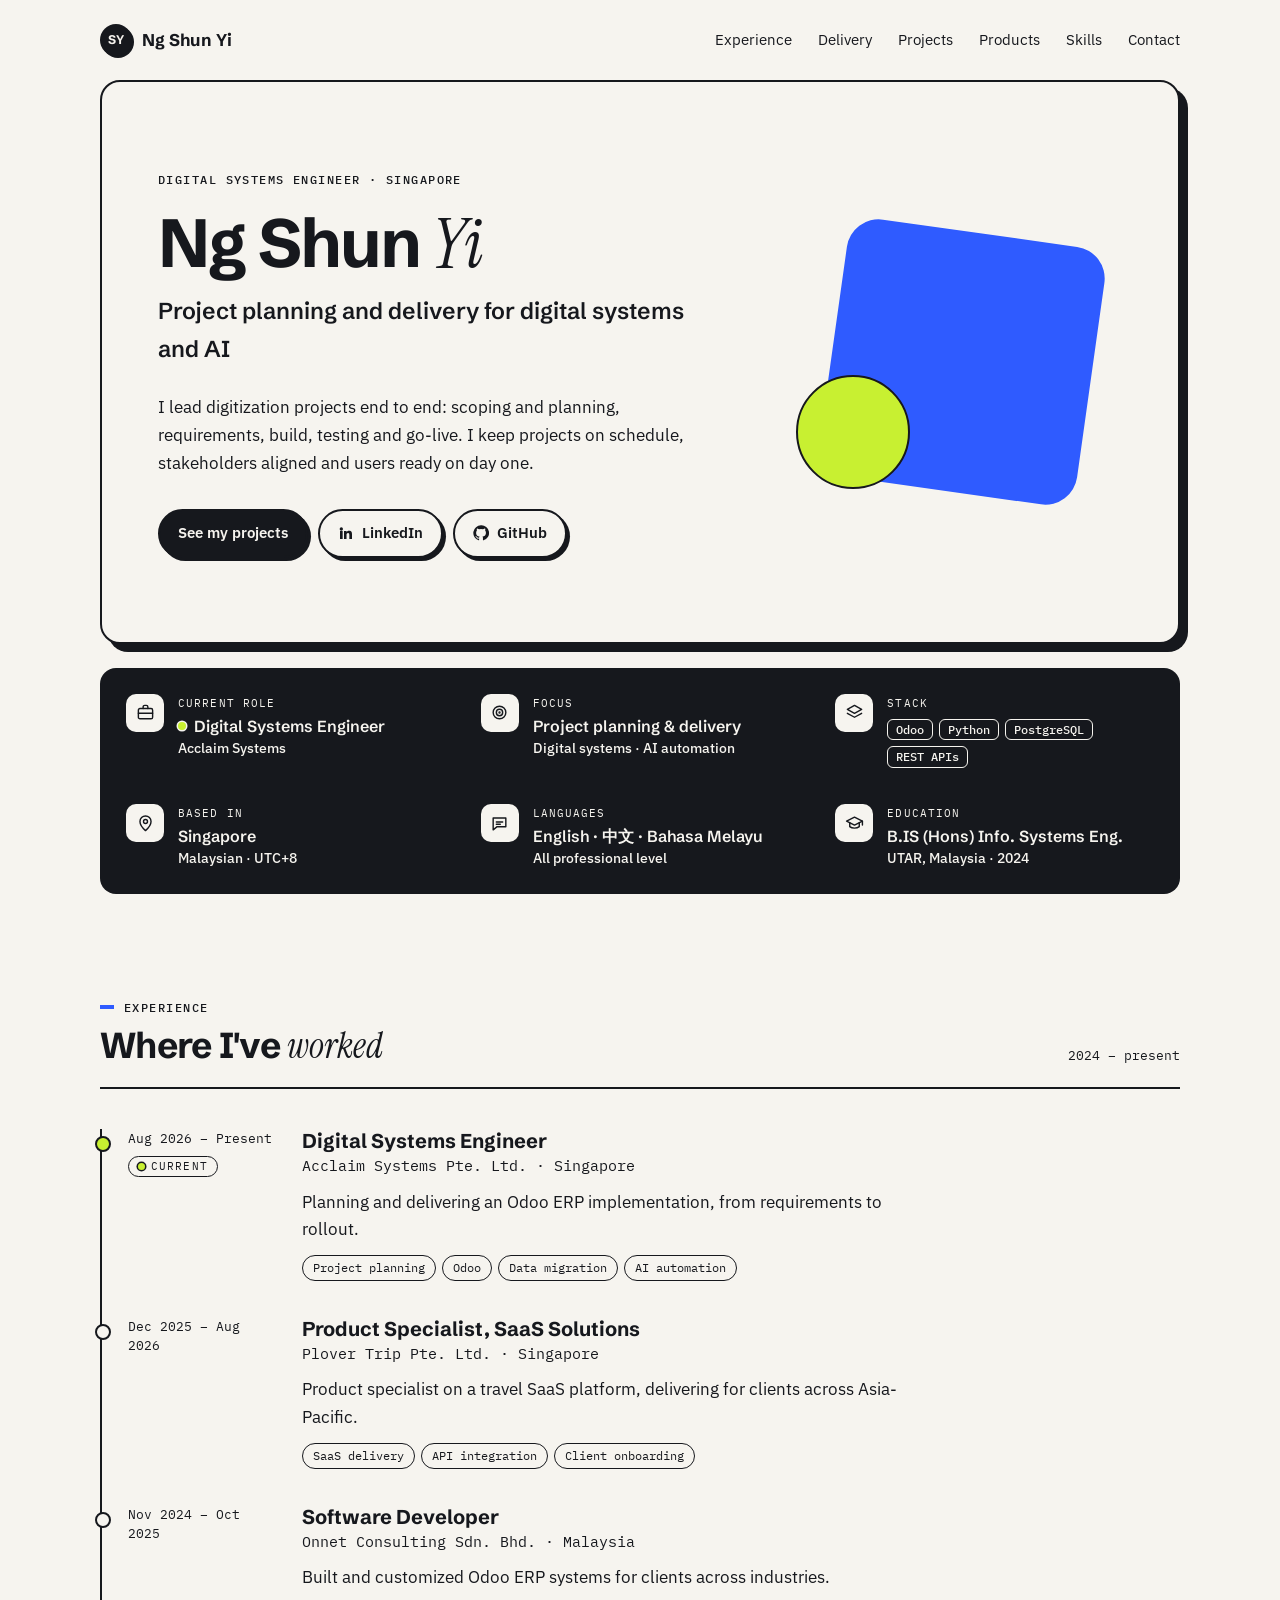
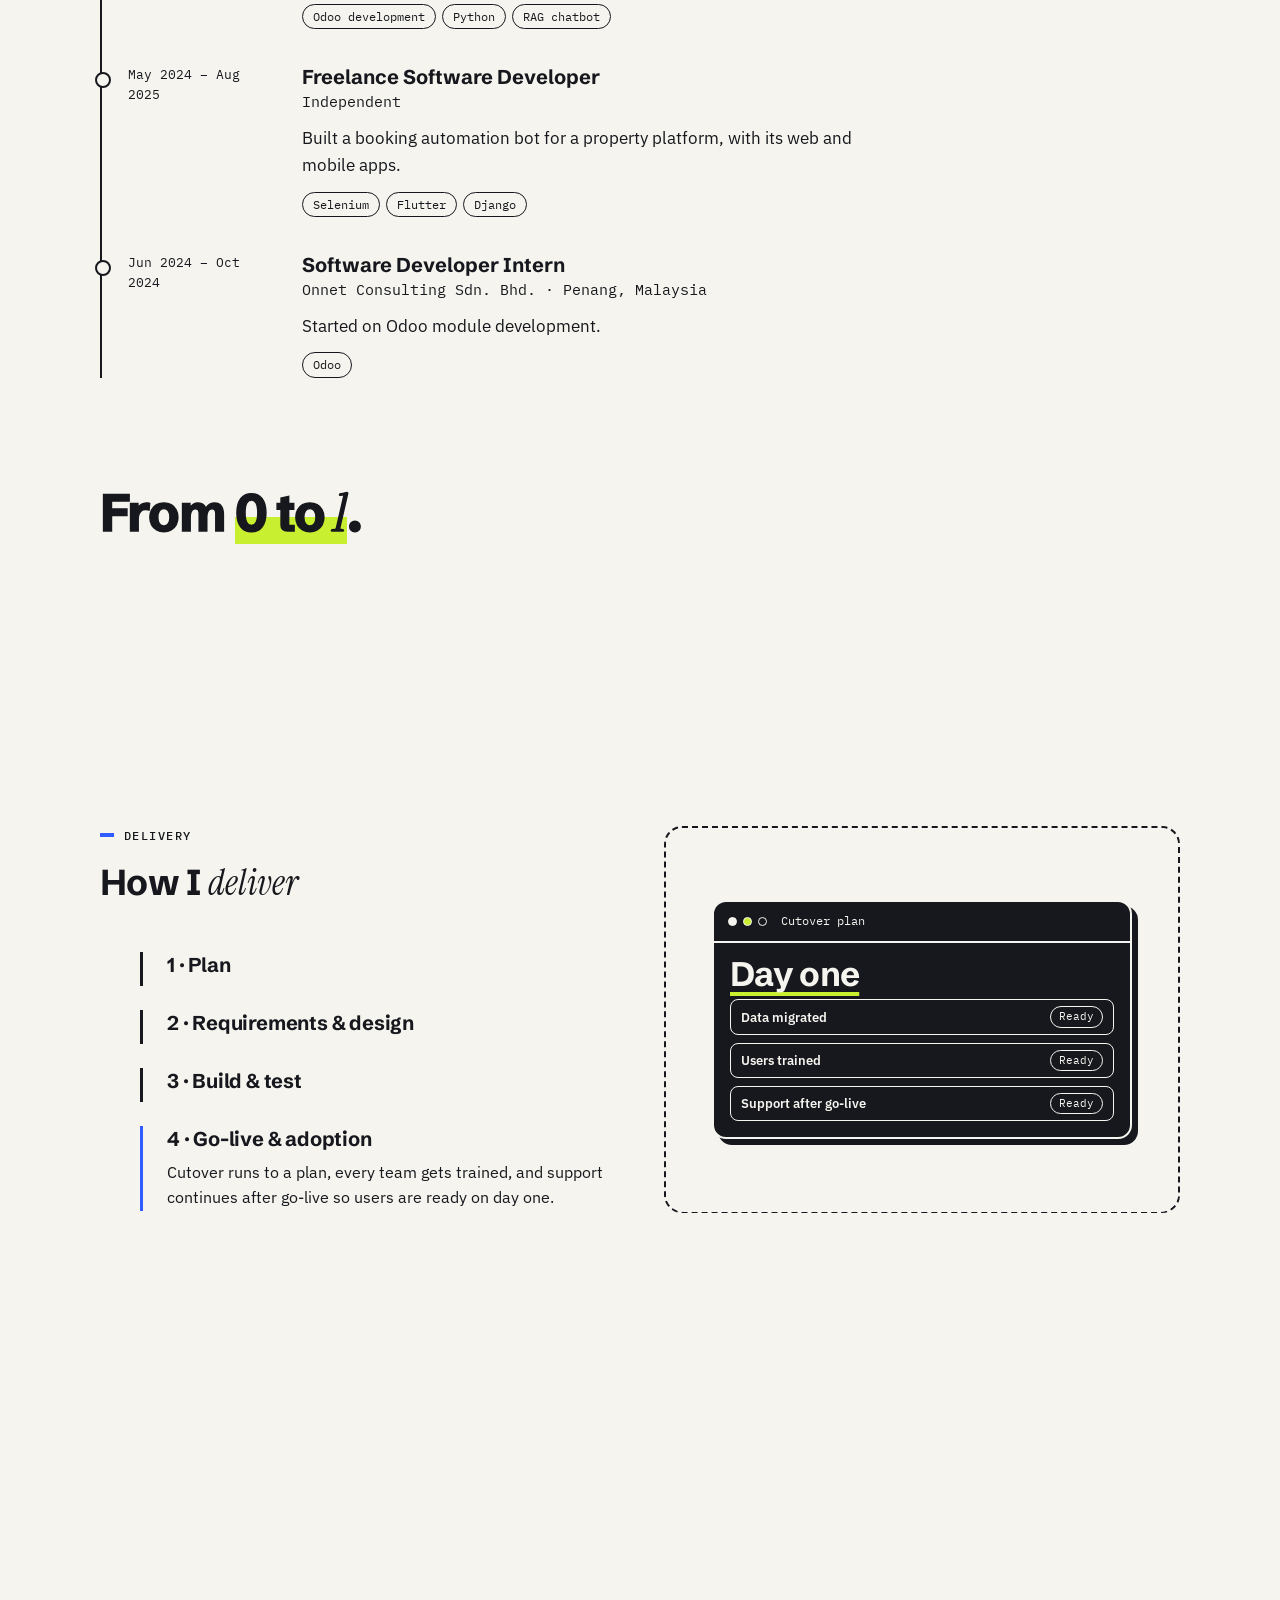
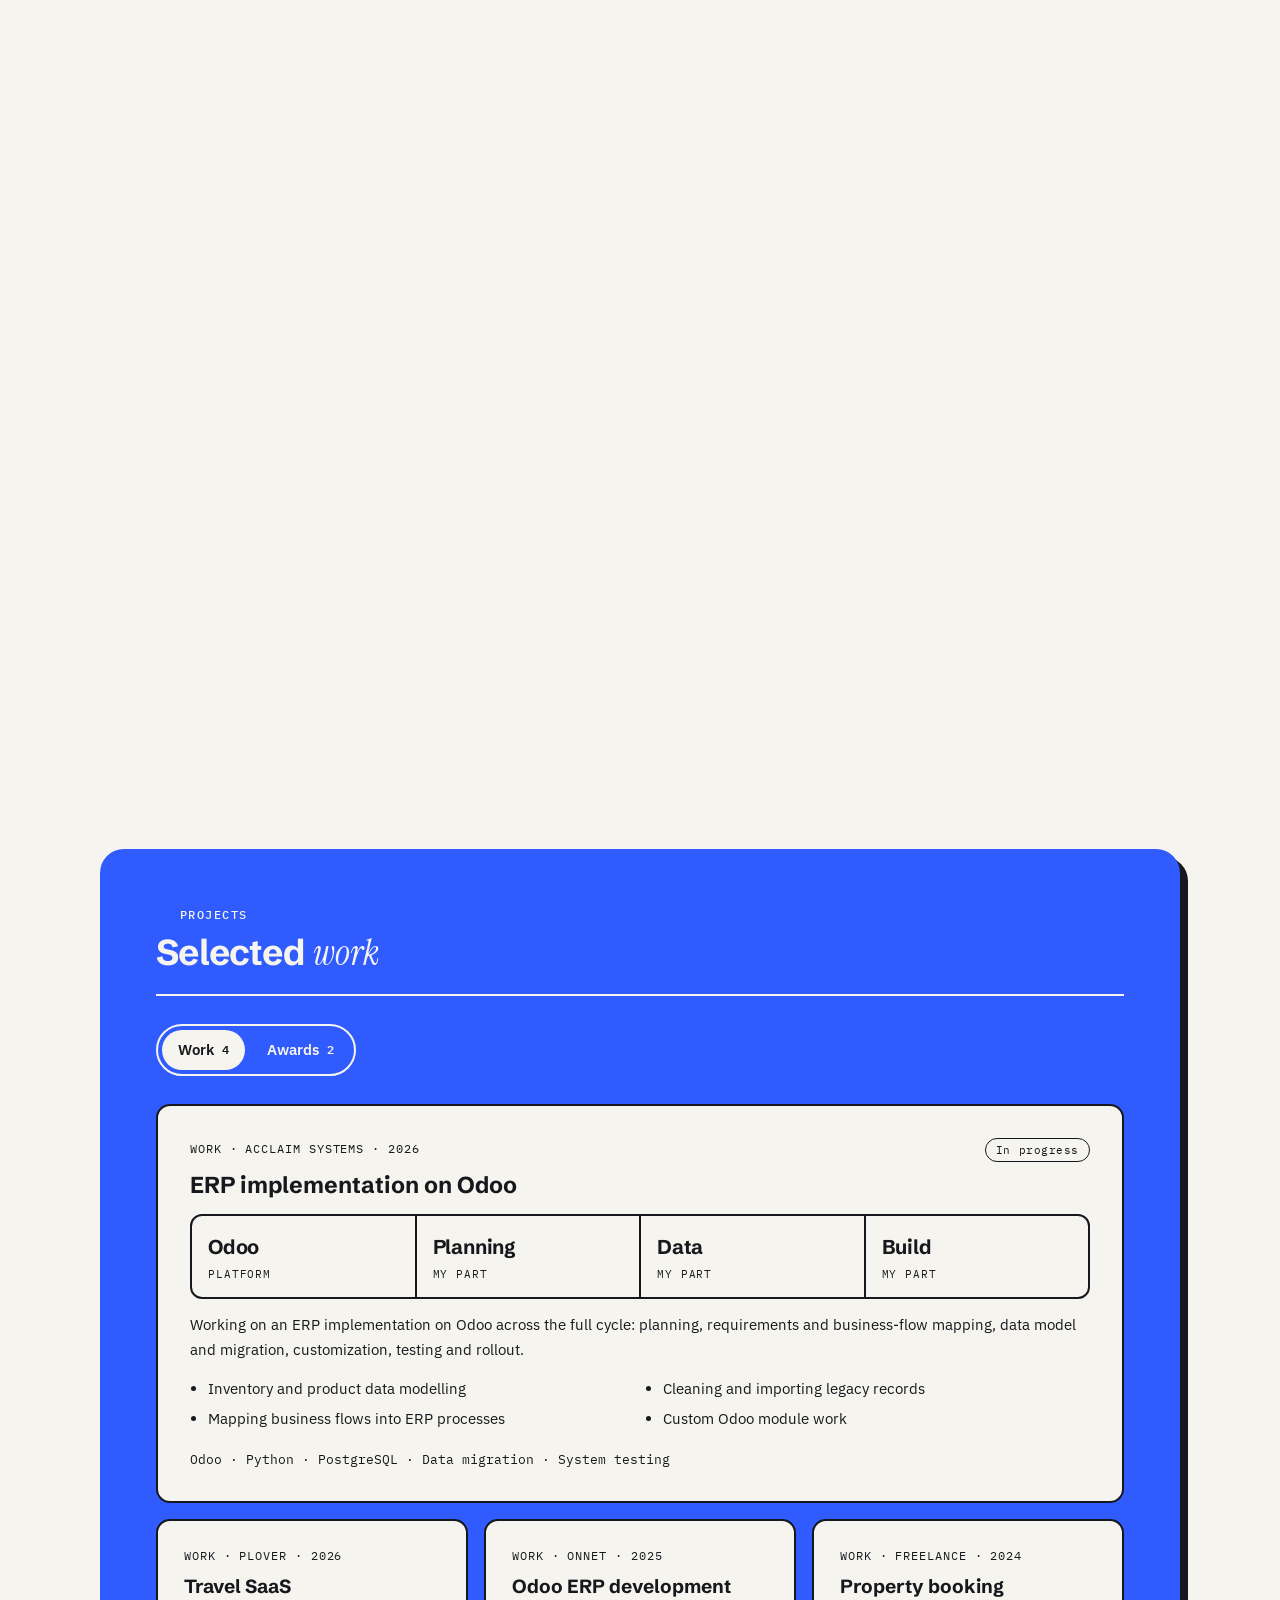
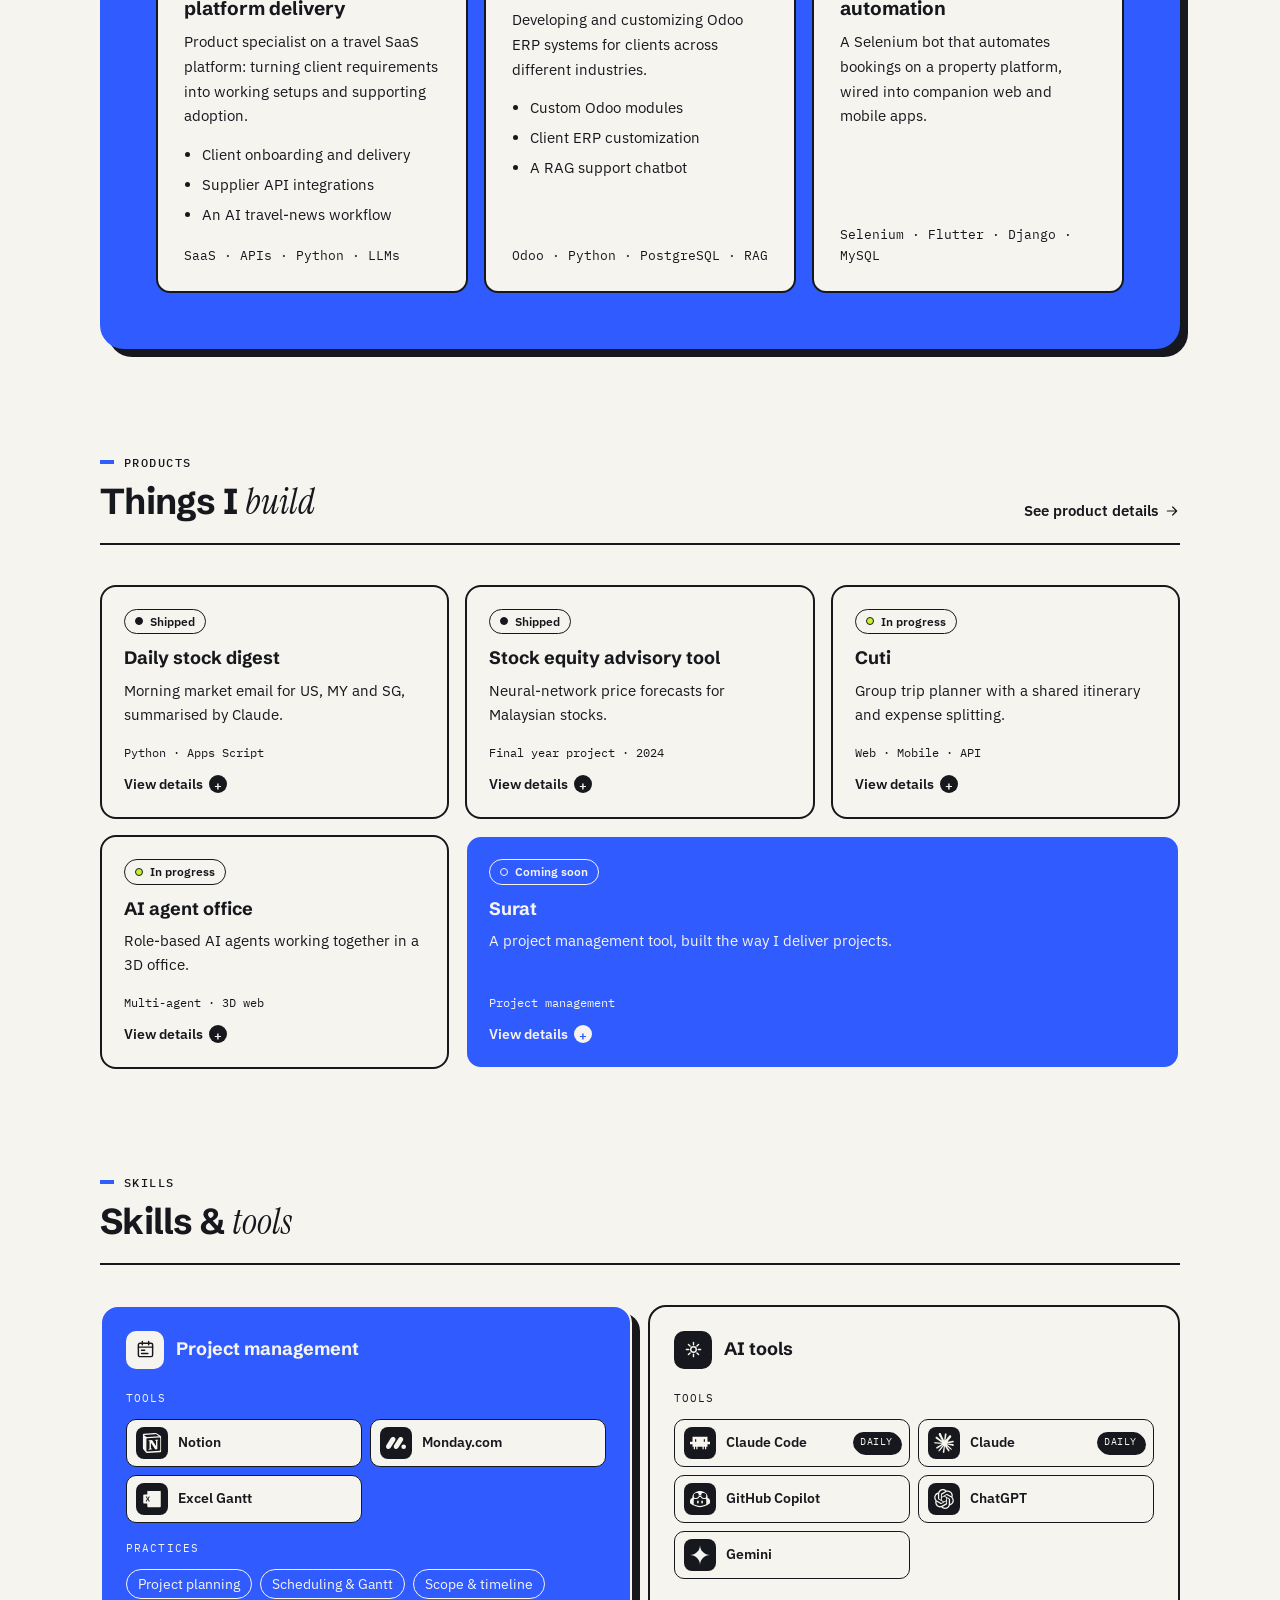
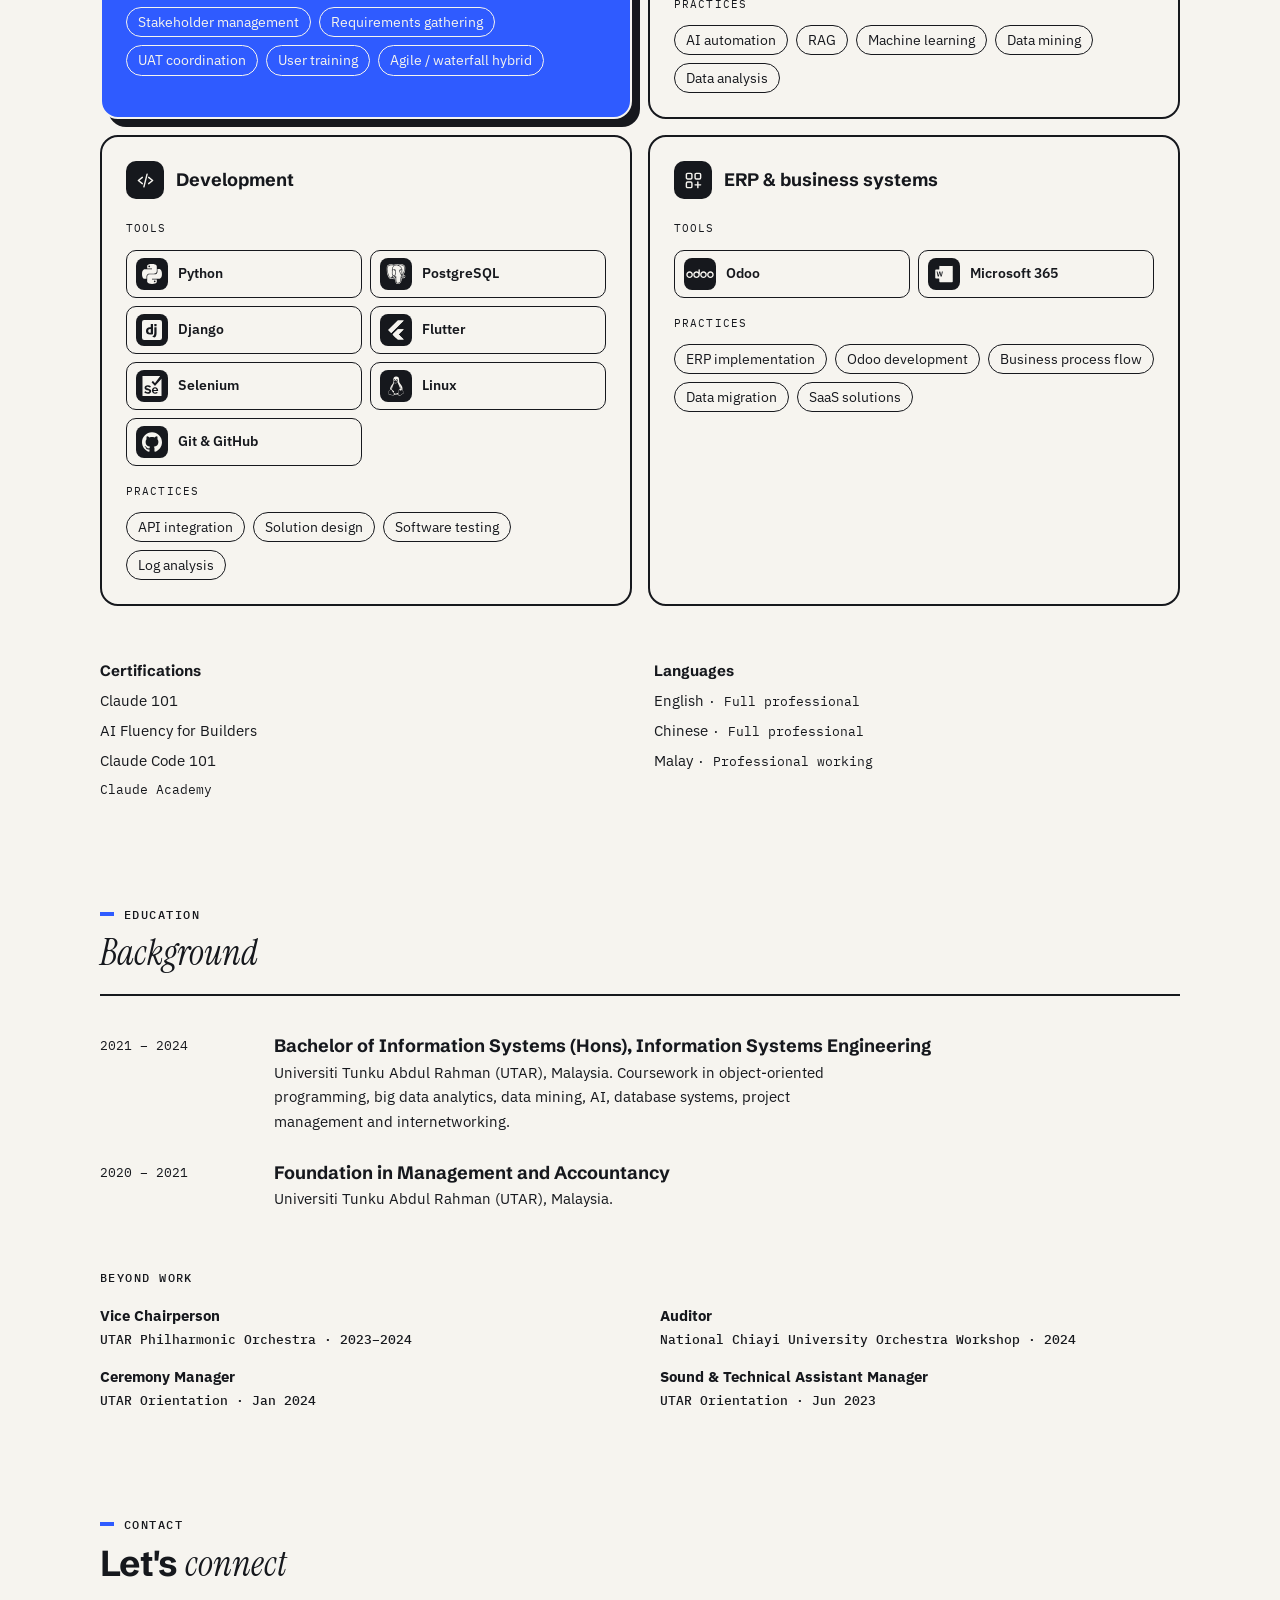
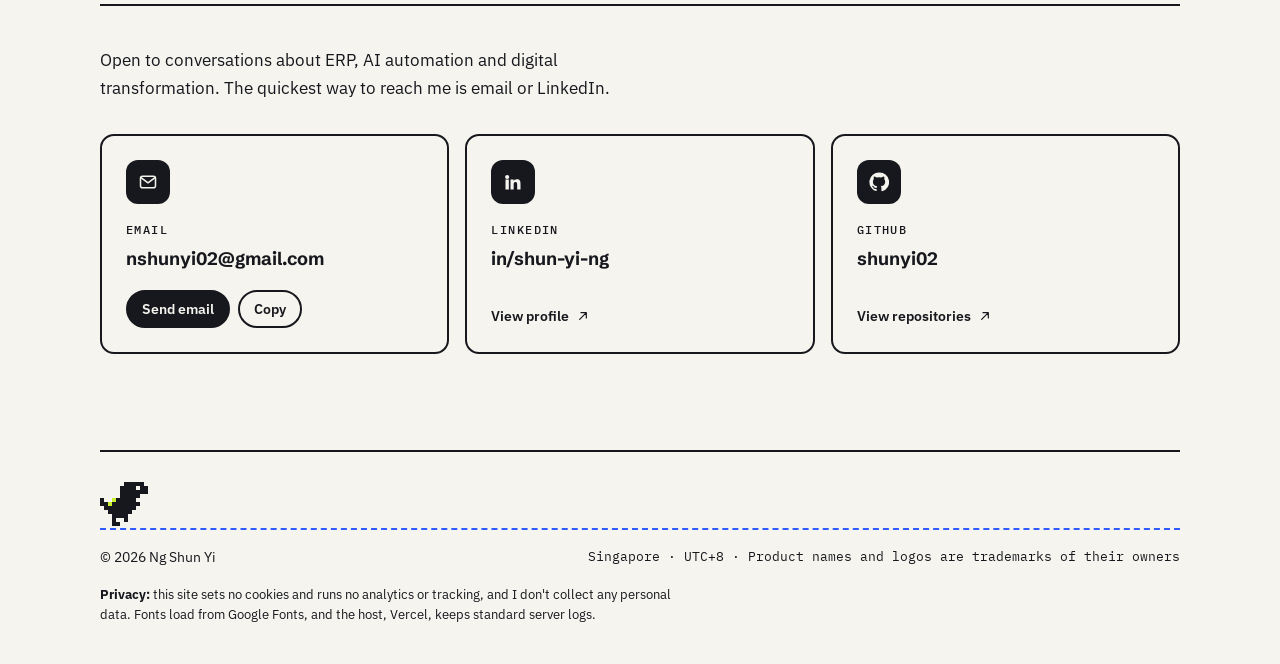
==== commit 1f6c30ee: "Rework project cards, skill selection and Experience Lead the Plover and Onnet cards with the main r" ====
--- a/index.html
+++ b/index.html
@@ -88,13 +88,8 @@
         <div>
           <h3>Digital Systems Engineer</h3>
           <div class="org">Acclaim Systems Pte. Ltd. · Singapore</div>
-          <ul>
-            <li><b>Project planning:</b> planning and scheduling digitalization work, and coordinating with stakeholders across teams.</li>
-            <li><b>ERP implementation:</b> working on an Odoo ERP implementation, from requirements and business-flow mapping through configuration, testing and rollout.</li>
-            <li><b>Data migration:</b> cleaning and restructuring legacy records into an import-ready format.</li>
-            <li><b>Odoo customization:</b> building custom module features.</li>
-            <li><b>AI integration:</b> finding where AI can take manual work out of day-to-day operations.</li>
-          </ul>
+          <p class="job-line">Planning and delivering an Odoo ERP implementation, from requirements to rollout.</p>
+          <ul class="job-tags"><li>Project planning</li><li>Odoo</li><li>Data migration</li><li>AI automation</li></ul>
         </div>
       </li>
       <li class="job">
@@ -102,12 +97,8 @@
         <div>
           <h3>Product Specialist, SaaS Solutions</h3>
           <div class="org">Plover Trip Pte. Ltd. · Singapore</div>
-          <ul>
-            <li><b>Project delivery:</b> managed delivery for SaaS clients across the Asia-Pacific region, turning business requirements into working solutions and supporting product adoption.</li>
-            <li><b>API integration:</b> worked on integrations with travel suppliers such as airlines, GDS providers and hotel aggregators.</li>
-            <li><b>AI initiatives:</b> built an AI workflow that reads news sources and surfaces relevant business-travel news.</li>
-            <li><b>Cloud database operations:</b> supported and maintained cloud databases.</li>
-          </ul>
+          <p class="job-line">Product specialist on a travel SaaS platform, delivering for clients across Asia-Pacific.</p>
+          <ul class="job-tags"><li>SaaS delivery</li><li>API integration</li><li>Client onboarding</li></ul>
         </div>
       </li>
       <li class="job">
@@ -115,11 +106,8 @@
         <div>
           <h3>Software Developer</h3>
           <div class="org">Onnet Consulting Sdn. Bhd. · Malaysia</div>
-          <ul>
-            <li><b>ERP development:</b> developed and customized Odoo ERP systems for clients across different industries.</li>
-            <li><b>AI chatbot:</b> built an AI chatbot with a RAG system that reads reported issues and guides users to a resolution.</li>
-            <li><b>Server maintenance:</b> worked with system analysts to trace and fix the causes of downtime.</li>
-          </ul>
+          <p class="job-line">Built and customized Odoo ERP systems for clients across industries.</p>
+          <ul class="job-tags"><li>Odoo development</li><li>Python</li><li>RAG chatbot</li></ul>
         </div>
       </li>
       <li class="job">
@@ -127,10 +115,8 @@
         <div>
           <h3>Freelance Software Developer</h3>
           <div class="org">Independent</div>
-          <ul>
-            <li><b>Bot automation:</b> built a booking automation bot for a property platform with Selenium, integrated into web and mobile apps built on Flutter, Django and MySQL.</li>
-            <li><b>Client delivery:</b> planned and delivered client projects end to end, from requirements to handover, using Agile to meet deadlines.</li>
-          </ul>
+          <p class="job-line">Built a booking automation bot for a property platform, with its web and mobile apps.</p>
+          <ul class="job-tags"><li>Selenium</li><li>Flutter</li><li>Django</li></ul>
         </div>
       </li>
       <li class="job">
@@ -138,9 +124,8 @@
         <div>
           <h3>Software Developer Intern</h3>
           <div class="org">Onnet Consulting Sdn. Bhd. · Penang, Malaysia</div>
-          <ul>
-            <li><b>ERP development:</b> started on Odoo module development and customization.</li>
-          </ul>
+          <p class="job-line">Started on Odoo module development.</p>
+          <ul class="job-tags"><li>Odoo</li></ul>
         </div>
       </li>
     </ol>
@@ -253,15 +238,25 @@
       </article>
       <article class="proj">
         <div class="proj-top"><span class="tag">Work · Plover · 2026</span></div>
-        <h3>AI travel-news analyst</h3>
-        <p>An AI workflow that analyses multiple news sources and surfaces the business-travel news that matters, cutting manual monitoring work.</p>
-        <div class="stack">Python · LLMs · Automation</div>
+        <h3>Travel SaaS platform delivery</h3>
+        <p>Product specialist on a travel SaaS platform: turning client requirements into working setups and supporting adoption.</p>
+        <ul class="points">
+          <li>Client onboarding and delivery</li>
+          <li>Supplier API integrations</li>
+          <li>An AI travel-news workflow</li>
+        </ul>
+        <div class="stack">SaaS · APIs · Python · LLMs</div>
       </article>
       <article class="proj">
         <div class="proj-top"><span class="tag">Work · Onnet · 2025</span></div>
-        <h3>RAG support chatbot</h3>
-        <p>An AI chatbot that reads customer-reported issues, retrieves from a knowledge base, and gives step-by-step guidance to resolve them.</p>
-        <div class="stack">Python · RAG · Odoo</div>
+        <h3>Odoo ERP development</h3>
+        <p>Developing and customizing Odoo ERP systems for clients across different industries.</p>
+        <ul class="points">
+          <li>Custom Odoo modules</li>
+          <li>Client ERP customization</li>
+          <li>A RAG support chatbot</li>
+        </ul>
+        <div class="stack">Odoo · Python · PostgreSQL · RAG</div>
       </article>
       <article class="proj">
         <div class="proj-top"><span class="tag">Work · Freelance · 2024</span></div>
@@ -329,28 +324,28 @@
     <div class="sec-label"><div><div class="label">Skills</div><h2>Skills &amp; <em>tools</em></h2></div></div>
     <div>
       <div class="skills kits">
-        <div class="kit pm">
+        <div class="kit is-on" role="button" tabindex="0" aria-pressed="true">
           <div class="kit-head"><span class="s-ico" aria-hidden="true"><svg viewBox="0 0 24 24" fill="none" stroke="currentColor" stroke-width="1.8" stroke-linecap="round" stroke-linejoin="round"><rect x="3" y="4" width="18" height="17" rx="2"/><path d="M3 9h18M8 2v4M16 2v4M7 13h4M7 17h8"/></svg></span><h3>Project management</h3></div>
           <div class="kit-sub">Tools</div>
           <ul class="tools"><li class="tool"><span class="tb" aria-hidden="true"><svg viewBox="0 0 256 268" fill="currentColor" aria-hidden="true" focusable="false"><defs><mask id="k-notionicon" maskUnits="userSpaceOnUse" x="0" y="0" width="256" height="268"><g fill="#fff"><g> <path d="M16.0924984,11.5384656 L164.089991,0.608048392 C182.268719,-0.952166138 186.940447,0.0998642306 198.370133,8.40912104 L245.613429,41.6907258 C253.405586,47.4144843 256,48.9746988 256,55.2066414 L256,237.73391 C256,249.172512 251.845372,255.939385 237.304172,256.973584 L65.4398551,267.377986 C54.5272689,267.895086 49.3295257,266.334872 43.6146827,259.050899 L8.82635648,213.813593 C2.58549836,205.486505 0,199.254562 0,191.970589 L0,29.7261093 C0,20.3737376 4.1546284,12.572665 16.0924984,11.5384656 Z" fill="#000"></path> <path d="M164.089991,0.608048392 L16.0924984,11.5384656 C4.1546284,12.572665 0,20.3737376 0,29.7261093 L0,191.970589 C0,199.254562 2.58549836,205.486505 8.82635648,213.813593 L43.6146827,259.050899 C49.3295257,266.334872 54.5272689,267.895086 65.4398551,267.377986 L237.304172,256.973584 C251.836456,255.939385 256,249.172512 256,237.73391 L256,55.2066414 C256,49.2956572 253.664136,47.5927945 246.790277,42.5466149 C246.394749,42.2616979 245.999494,41.9764014 245.604513,41.6907258 L198.370133,8.40912104 C186.940447,0.0998642306 182.268719,-0.952166138 164.089991,0.608048392 Z M69.3270182,52.219945 C55.2940029,53.1649893 52.1111653,53.3789615 44.1406979,46.8973846 L23.8757401,30.7781396 C21.8162569,28.6919099 22.8504562,26.0885805 28.039284,25.5714809 L170.313018,15.1759943 C182.259804,14.1328795 188.482831,18.2964234 193.154559,21.9339521 L217.556314,39.6134116 C218.599429,40.1394268 221.193843,43.2509404 218.073414,43.2509404 L71.1457825,52.0951279 L69.3270182,52.219945 Z M52.9670544,236.173696 L52.9670544,81.2221043 C52.9670544,74.455231 55.0443686,71.3348019 61.2673957,70.8087867 L230.020199,60.9303999 C235.743958,60.4133002 238.329456,64.0508289 238.329456,70.8087867 L238.329456,224.726179 C238.329456,231.493052 237.286341,237.216811 227.942885,237.73391 L66.4562234,247.095198 C57.1127673,247.612297 52.9670544,244.500784 52.9670544,236.173696 Z M212.376402,89.5313611 C213.410601,94.2120046 212.376402,98.8926482 207.695758,99.4275789 L199.912517,100.969962 L199.912517,215.373807 C193.154559,219.011336 186.931532,221.08865 181.733788,221.08865 C173.424532,221.08865 171.347217,218.485321 165.12419,210.693164 L114.225535,130.614039 L114.225535,208.089834 L130.326949,211.736279 C130.326949,211.736279 130.326949,221.097566 117.337048,221.097566 L81.523438,223.17488 C80.4803232,221.08865 81.523438,215.890907 85.1520513,214.856708 L94.5044229,212.262294 L94.5044229,109.823065 L81.523438,108.771035 C80.4803232,104.090391 83.0747371,97.3324337 90.3497945,96.8064185 L128.77565,94.2209202 L181.733788,175.334245 L181.733788,103.573292 L168.235704,102.021993 C167.192589,96.2893189 171.347217,92.1257749 176.536045,91.6175908 L212.376402,89.5313611 L212.376402,89.5313611 Z" fill="#fff"></path> </g></g></mask></defs><rect x="0" y="0" width="256" height="268" fill="currentColor" mask="url(#k-notionicon)"/></svg></span><span class="tn">Notion</span></li><li class="tool"><span class="tb" aria-hidden="true"><svg viewBox="0 0 256 156" fill="currentColor" aria-hidden="true" focusable="false"><g> <path d="M31.8458633,153.488694 C20.3244423,153.513586 9.68073708,147.337265 3.98575204,137.321731 C-1.62714067,127.367831 -1.29055839,115.129325 4.86093879,105.498969 L62.2342919,15.4033556 C68.2125882,5.54538256 79.032489,-0.333585033 90.5563073,0.0146553508 C102.071737,0.290611552 112.546041,6.74705604 117.96667,16.9106216 C123.315033,27.0238906 122.646488,39.1914174 116.240607,48.6847625 L58.9037201,138.780375 C52.9943022,147.988884 42.7873202,153.537154 31.8458633,153.488694 L31.8458633,153.488694 Z" fill="currentColor"></path> <path d="M130.25575,153.488484 C118.683837,153.488484 108.035731,147.301291 102.444261,137.358197 C96.8438154,127.431292 97.1804475,115.223704 103.319447,105.620522 L160.583402,15.7315506 C166.47539,5.73210989 177.327374,-0.284878136 188.929728,0.0146553508 C200.598885,0.269918151 211.174058,6.7973526 216.522421,17.0078646 C221.834319,27.2183766 221.056375,39.4588356 214.456008,48.9278699 L157.204209,138.816842 C151.313487,147.985468 141.153618,153.5168 130.25575,153.488484 Z" fill="currentColor"></path> <ellipse fill="currentColor" cx="226.465527" cy="125.324379" rx="29.5375538" ry="28.9176274"></ellipse> </g></svg></span><span class="tn">Monday.com</span></li><li class="tool"><span class="tb" aria-hidden="true"><svg viewBox="0 0 32 32" fill="currentColor" aria-hidden="true" focusable="false"><defs><mask id="k-filetypeexcel" maskUnits="userSpaceOnUse" x="0" y="0" width="32" height="32"><g fill="#fff"><defs><linearGradient id="SVGxUjO6TbQ" x1="4.494" x2="13.832" y1="-2092.086" y2="-2075.914" gradientTransform="translate(0 2100)" gradientUnits="userSpaceOnUse"><stop offset="0" stop-color="#18884f"/><stop offset=".5" stop-color="#117e43"/><stop offset="1" stop-color="#0b6631"/></linearGradient></defs><path fill="#fff" d="M19.581 15.35L8.512 13.4v14.409A1.19 1.19 0 0 0 9.705 29h19.1A1.19 1.19 0 0 0 30 27.809V22.5Z"/><path fill="#fff" d="M19.581 3H9.705a1.19 1.19 0 0 0-1.193 1.191V9.5L19.581 16l5.861 1.95L30 16V9.5Z"/><path fill="#fff" d="M8.512 9.5h11.069V16H8.512Z"/><path d="M16.434 8.2H8.512v16.25h7.922a1.2 1.2 0 0 0 1.194-1.191V9.391A1.2 1.2 0 0 0 16.434 8.2" opacity=".1"/><path d="M15.783 8.85H8.512V25.1h7.271a1.2 1.2 0 0 0 1.194-1.191V10.041a1.2 1.2 0 0 0-1.194-1.191" opacity=".2"/><path d="M15.783 8.85H8.512V23.8h7.271a1.2 1.2 0 0 0 1.194-1.191V10.041a1.2 1.2 0 0 0-1.194-1.191" opacity=".2"/><path d="M15.132 8.85h-6.62V23.8h6.62a1.2 1.2 0 0 0 1.194-1.191V10.041a1.2 1.2 0 0 0-1.194-1.191" opacity=".2"/><path fill="#fff" d="M3.194 8.85h11.938a1.193 1.193 0 0 1 1.194 1.191v11.918a1.193 1.193 0 0 1-1.194 1.191H3.194A1.19 1.19 0 0 1 2 21.959V10.041A1.19 1.19 0 0 1 3.194 8.85"/><path fill="#000" d="m5.7 19.873l2.511-3.884l-2.3-3.862h1.847L9.013 14.6c.116.234.2.408.238.524h.017q.123-.281.26-.546l1.342-2.447h1.7l-2.359 3.84l2.419 3.905h-1.809l-1.45-2.711A2.4 2.4 0 0 1 9.2 16.8h-.024a1.7 1.7 0 0 1-.168.351l-1.493 2.722Z"/><path fill="#fff" d="M28.806 3h-9.225v6.5H30V4.191A1.19 1.19 0 0 0 28.806 3"/><path fill="#fff" d="M19.581 16H30v6.5H19.581Z"/></g></mask></defs><rect x="0" y="0" width="32" height="32" fill="currentColor" mask="url(#k-filetypeexcel)"/></svg></span><span class="tn">Excel Gantt</span></li></ul>
           <div class="kit-sub">Practices</div>
           <div class="chips"><span>Project planning</span><span>Scheduling &amp; Gantt</span><span>Scope &amp; timeline</span><span>Stakeholder management</span><span>Requirements gathering</span><span>UAT coordination</span><span>User training</span><span>Agile / waterfall hybrid</span></div>
         </div>
-        <div class="kit">
+        <div class="kit" role="button" tabindex="0" aria-pressed="false">
           <div class="kit-head"><span class="s-ico" aria-hidden="true"><svg viewBox="0 0 24 24" fill="none" stroke="currentColor" stroke-width="1.8" stroke-linecap="round" stroke-linejoin="round"><path d="M12 3v3M12 18v3M3 12h3M18 12h3M5.6 5.6l2.1 2.1M16.3 16.3l2.1 2.1M5.6 18.4l2.1-2.1M16.3 7.7l2.1-2.1"/><circle cx="12" cy="12" r="3.5"/></svg></span><h3>AI tools</h3></div>
           <div class="kit-sub">Tools</div>
           <ul class="tools"><li class="tool daily"><span class="tb" aria-hidden="true"><svg viewBox="0 0 256 161" fill="currentColor" aria-hidden="true" focusable="false"><g> <path d="M223.978667,63.7893333 L256,63.7893333 L256,96.8773333 L224,96.8773333 L224,129.176 L208.138667,129.176 L208.138667,160.333333 L192,160.333333 L192,129.176 L176.138667,129.176 L176.138667,160.333333 L160,160.333333 L160,129.176 L96,129.176 L96,160.333333 L79.872,160.333333 L79.872,129.176 L64,129.176 L64,160.333333 L47.8613333,160.333333 L47.8613333,129.176 L32,129.176 L32,96.8666667 L0,96.8666667 L0,63.8 L32,63.8 L32,0.333333333 L223.978667,0.333333333 L223.978667,63.7893333 Z M64,63.7893333 L79.872,63.7893333 L79.872,33.4213333 L64,33.4213333 L64,63.7893333 Z M176.106667,63.7893333 L192,63.7893333 L192,33.4213333 L176.106667,33.4213333 L176.106667,63.7893333 L176.106667,63.7893333 Z" fill="currentColor"></path> </g></svg></span><span class="tn">Claude Code</span><span class="dl">Daily</span></li><li class="tool daily"><span class="tb" aria-hidden="true"><svg viewBox="0 0 256 257" fill="currentColor" aria-hidden="true" focusable="false"><g> <path d="M50.2278481,170.321013 L100.585316,142.063797 L101.427848,139.601013 L100.585316,138.24 L98.1225316,138.24 L89.6972152,137.721519 L60.921519,136.943797 L35.9696203,135.906835 L11.795443,134.610633 L5.70329114,133.31443 L0,125.796456 L0.583291139,122.037468 L5.70329114,118.602532 L13.0268354,119.250633 L29.2293671,120.352405 L53.5331646,122.037468 L71.161519,123.07443 L97.28,125.796456 L101.427848,125.796456 L102.011139,124.111392 L100.585316,123.07443 L99.4835443,122.037468 L74.3372152,104.992405 L47.116962,86.9751899 L32.8587342,76.6055696 L25.1463291,71.3559494 L21.2577215,66.4303797 L19.5726582,55.6718987 L26.5721519,47.9594937 L35.9696203,48.6075949 L38.3675949,49.2556962 L47.8946835,56.5792405 L68.2450633,72.3281013 L94.8172152,91.9007595 L98.7058228,95.1412658 L100.261266,94.0394937 L100.455696,93.2617722 L98.7058228,90.3453165 L84.2531646,64.2268354 L68.8283544,37.6546835 L61.958481,26.636962 L60.1437975,20.0263291 C59.4956962,17.3043038 59.0420253,15.0359494 59.0420253,12.2491139 L67.0136709,1.42582278 L71.4207595,-1.42108547e-14 L82.0496203,1.42582278 L86.521519,5.31443038 L93.1321519,20.4151899 L103.825823,44.2005063 L120.417215,76.5407595 L125.277975,86.1326582 L127.87038,95.0116456 L128.842532,97.7336709 L130.527595,97.7336709 L130.527595,96.1782278 L131.888608,77.9665823 L134.416203,55.6070886 L136.878987,26.8313924 L137.721519,18.7301266 L141.739747,9.00860759 L149.711392,3.75898734 L155.933165,6.74025316 L161.053165,14.0637975 L160.340253,18.7949367 L157.294177,38.5620253 L151.331646,69.5412658 L147.443038,90.2805063 L149.711392,90.2805063 L152.303797,87.6881013 L162.803038,73.7539241 L180.431392,51.718481 L188.208608,42.9691139 L197.282025,33.3124051 L203.114937,28.7108861 L214.132658,28.7108861 L222.233924,40.7655696 L218.604557,53.2091139 L207.262785,67.596962 L197.865316,79.7812658 L184.38481,97.9281013 L175.959494,112.44557 L176.737215,113.612152 L178.746329,113.417722 L209.207089,106.936709 L225.668861,103.955443 L245.306329,100.585316 L254.185316,104.733165 L255.157468,108.945823 L251.657722,117.56557 L230.659241,122.75038 L206.031392,127.675949 L169.348861,136.360506 L168.89519,136.684557 L169.413671,137.332658 L185.940253,138.888101 L193.004557,139.276962 L210.308861,139.276962 L242.519494,141.674937 L250.94481,147.248608 L256,154.053671 L255.157468,159.238481 L242.195443,165.849114 L224.696709,161.701266 L183.866329,151.979747 L169.867342,148.48 L167.923038,148.48 L167.923038,149.646582 L179.588861,161.053165 L200.976203,180.366582 L227.742785,205.253671 L229.103797,211.410633 L225.668861,216.271392 L222.039494,215.752911 L198.513418,198.059747 L189.44,190.088101 L168.89519,172.783797 L167.534177,172.783797 L167.534177,174.598481 L172.265316,181.533165 L197.282025,219.123038 L198.578228,230.659241 L196.763544,234.418228 L190.282532,236.686582 L183.153418,235.39038 L168.506329,214.84557 L153.40557,191.708354 L141.221266,170.969114 L139.730633,171.811646 L132.536709,249.259747 L129.166582,253.213165 L121.389367,256.19443 L114.908354,251.268861 L111.473418,243.297215 L114.908354,227.548354 L119.056203,207.003544 L122.426329,190.671392 L125.472405,170.385823 L127.287089,163.64557 L127.157468,163.191899 L125.666835,163.386329 L110.371646,184.38481 L87.1048101,215.817722 L68.6987342,235.52 L64.2916456,237.269873 L56.6440506,233.316456 L57.356962,226.252152 L61.6344304,219.96557 L87.1048101,187.560506 L102.46481,167.469367 L112.380759,155.868354 L112.315949,154.183291 L111.732658,154.183291 L44.0708861,198.124557 L32.0162025,199.68 L26.8313924,194.819241 L27.4794937,186.847595 L29.9422785,184.25519 L50.2926582,170.256203 L50.2278481,170.321013 Z" fill="currentColor"></path> </g></svg></span><span class="tn">Claude</span><span class="dl">Daily</span></li><li class="tool"><span class="tb" aria-hidden="true"><svg viewBox="0 0 256 208" fill="currentColor" aria-hidden="true" focusable="false"><g> <path d="M205.28,31.36 C219.376,46.24 225.296,66.56 227.792,95.04 C234.417867,95.04 240.5968,96.5093333 244.768,102.192 L252.56,112.752 C254.8,115.792 256,119.424 256,123.2 L256,151.888 C255.992,155.592267 254.1568,159.203467 251.168,161.392 C215.885333,187.222133 172.3496,208 128,208 C78.9344,208 29.8098667,179.726667 4.832,161.392 C1.84330667,159.203467 0.00722666667,155.592267 0,151.888 L0,123.2 C0,119.424 1.2,115.776 3.424,112.736 L11.216,102.192 C15.3891733,96.5349333 21.5953067,95.04 28.208,95.04 C30.704,66.56 36.608,46.24 50.72,31.36 C77.3312,3.1648 112.56728,0.06016 127.552142,0.00088672 L128,0 C142.72,0 178.4,2.88 205.28,31.36 Z M128.016,78.736 C124.976,78.736 121.472,78.912 117.744,79.28 C116.432,84.176 114.496,88.592 111.664,91.408 C100.464,102.608 86.96,104.336 79.728,104.336 C72.9258667,104.336 65.8005333,102.915733 59.984,99.248 C54.4816,101.056 49.1978667,103.6632 48.848,110.16 C48.2621333,122.440533 48.2112,134.709333 48.1602667,146.984 C48.1336,153.144533 48.1093333,159.3064 48.016,165.472 C48.04,169.050667 50.1978667,172.3752 53.456,173.856 C79.936,185.92 104.976,192 128.016,192 C151.024,192 176.064,185.92 202.528,173.856 C205.786133,172.3752 207.9432,169.050667 207.968,165.472 C208.285333,147.0536 208.029867,128.560267 207.152,110.16 L207.168,110.16 C206.826133,103.625867 201.520267,101.061867 196,99.248 C190.179467,102.899733 183.072533,104.336 176.272,104.336 C169.04,104.336 155.552,102.608 144.336,91.408 C141.504,88.592 139.568,84.176 138.256,79.28 C134.853333,78.9338667 131.436,78.7525333 128.016,78.736 Z M101.074933,122.666667 C106.8232,122.666667 111.4832,127.326667 111.4832,133.074933 L111.4832,152.2584 C111.4832,158.006667 106.8232,162.666667 101.074933,162.666667 C95.3266667,162.666667 90.6666667,158.006667 90.6666667,152.2584 L90.6666667,133.074933 C90.6666667,127.326667 95.3266667,122.666667 101.074933,122.666667 Z M154.408267,122.666667 C160.156533,122.666667 164.816533,127.326667 164.816533,133.074933 L164.816533,133.074933 L164.816533,152.2584 C164.816533,158.006667 160.156533,162.666667 154.408267,162.666667 C148.66,162.666667 144,158.006667 144,152.2584 L144,152.2584 L144,133.074933 C144,127.326667 148.66,122.666667 154.408267,122.666667 Z M81.44,28.32 C70.24,29.44 60.8,33.12 56,38.24 C45.6,49.6 47.84,78.4 53.76,84.48 C58.08,88.8 66.24,91.68 75.04,91.68 C81.76,91.68 94.56,90.24 105.12,79.52 C109.76,75.04 112.64,63.84 112.32,52.48 C112,43.36 109.44,35.84 105.6,32.64 C101.44,28.96 92,27.36 81.44,28.32 Z M150.4,32.64 C146.56,35.84 144,43.36 143.68,52.48 C143.36,63.84 146.24,75.04 150.88,79.52 C161.44,90.24 174.24,91.68 180.96,91.68 C189.76,91.68 197.92,88.8 202.24,84.48 C208.16,78.4 210.4,49.6 200,38.24 C195.2,33.12 185.76,29.44 174.56,28.32 C164,27.36 154.56,28.96 150.4,32.64 Z M128,56 C125.44,56 122.4,56.16 119.04,56.48 C119.36,58.24 119.52,60.16 119.68,62.24 C119.68,63.68 119.68,65.12 119.52,66.72 C122.72,66.4 125.44,66.4 128,66.4 C130.559733,66.4 133.28,66.4 136.48,66.72 C136.32,65.12 136.32,63.6802667 136.32,62.2402667 C136.48,60.1602667 136.64,58.24 136.96,56.48 C133.6,56.16 130.56,56 128,56 Z" fill="currentColor"></path> </g></svg></span><span class="tn">GitHub Copilot</span></li><li class="tool"><span class="tb" aria-hidden="true"><svg viewBox="0 0 256 260" fill="currentColor" aria-hidden="true" focusable="false"><g> <path d="M239.183914,106.202783 C245.054304,88.5242096 243.02228,69.1733805 233.607599,53.0998864 C219.451678,28.4588021 190.999703,15.7836129 163.213007,21.739505 C147.554077,4.32145883 123.794909,-3.42398554 100.87901,1.41873898 C77.9631105,6.26146349 59.3690093,22.9572536 52.0959621,45.2214219 C33.8436494,48.9644867 18.0901721,60.392749 8.86672513,76.5818033 C-5.443491,101.182962 -2.19544431,132.215255 16.8986662,153.320094 C11.0060865,170.990656 13.0197283,190.343991 22.4238231,206.422991 C36.5975553,231.072344 65.0680342,243.746566 92.8695738,237.783372 C105.235639,251.708249 123.001113,259.630942 141.623968,259.52692 C170.105359,259.552169 195.337611,241.165718 204.037777,214.045661 C222.28734,210.296356 238.038489,198.869783 247.267014,182.68528 C261.404453,158.127515 258.142494,127.262775 239.183914,106.202783 L239.183914,106.202783 Z M141.623968,242.541207 C130.255682,242.559177 119.243876,238.574642 110.519381,231.286197 L112.054146,230.416496 L163.724595,200.590881 C166.340648,199.056444 167.954321,196.256818 167.970781,193.224005 L167.970781,120.373788 L189.815614,133.010026 C190.034132,133.121423 190.186235,133.330564 190.224885,133.572774 L190.224885,193.940229 C190.168603,220.758427 168.442166,242.484864 141.623968,242.541207 Z M37.1575749,197.93062 C31.456498,188.086359 29.4094818,176.546984 31.3766237,165.342426 L32.9113895,166.263285 L84.6329973,196.088901 C87.2389349,197.618207 90.4682717,197.618207 93.0742093,196.088901 L156.255402,159.663793 L156.255402,184.885111 C156.243557,185.149771 156.111725,185.394602 155.89729,185.550176 L103.561776,215.733903 C80.3054953,229.131632 50.5924954,221.165435 37.1575749,197.93062 Z M23.5493181,85.3811273 C29.2899861,75.4733097 38.3511911,67.9162648 49.1287482,64.0478825 L49.1287482,125.438515 C49.0891492,128.459425 50.6965386,131.262556 53.3237748,132.754232 L116.198014,169.025864 L94.3531808,181.662102 C94.1132325,181.789434 93.8257461,181.789434 93.5857979,181.662102 L41.3526015,151.529534 C18.1419426,138.076098 10.1817681,108.385562 23.5493181,85.125333 L23.5493181,85.3811273 Z M203.0146,127.075598 L139.935725,90.4458545 L161.7294,77.8607748 C161.969348,77.7334434 162.256834,77.7334434 162.496783,77.8607748 L214.729979,108.044502 C231.032329,117.451747 240.437294,135.426109 238.871504,154.182739 C237.305714,172.939368 225.050719,189.105572 207.414262,195.67963 L207.414262,134.288998 C207.322521,131.276867 205.650697,128.535853 203.0146,127.075598 Z M224.757116,94.3850867 L223.22235,93.4642272 L171.60306,63.3828173 C168.981293,61.8443751 165.732456,61.8443751 163.110689,63.3828173 L99.9806554,99.8079259 L99.9806554,74.5866077 C99.9533004,74.3254088 100.071095,74.0701869 100.287609,73.9215426 L152.520805,43.7889738 C168.863098,34.3743518 189.174256,35.2529043 204.642579,46.0434841 C220.110903,56.8340638 227.949269,75.5923959 224.757116,94.1804513 L224.757116,94.3850867 Z M88.0606409,139.097931 L66.2158076,126.512851 C65.9950399,126.379091 65.8450965,126.154176 65.8065367,125.898945 L65.8065367,65.684966 C65.8314495,46.8285367 76.7500605,29.6846032 93.8270852,21.6883055 C110.90411,13.6920079 131.063833,16.2835462 145.5632,28.338998 L144.028434,29.2086986 L92.3579852,59.0343142 C89.7419327,60.5687513 88.1282597,63.3683767 88.1117998,66.4011901 L88.0606409,139.097931 Z M99.9294965,113.5185 L128.06687,97.3011417 L156.255402,113.5185 L156.255402,145.953218 L128.169187,162.170577 L99.9806554,145.953218 L99.9294965,113.5185 Z" fill="currentColor"></path> </g></svg></span><span class="tn">ChatGPT</span></li><li class="tool"><span class="tb" aria-hidden="true"><svg viewBox="0 0 24 24" fill="currentColor" aria-hidden="true" focusable="false"><path d="M11.04 19.32Q12 21.51 12 24q0-2.49.93-4.68.96-2.19 2.58-3.81t3.81-2.55Q21.51 12 24 12q-2.49 0-4.68-.93a12.3 12.3 0 0 1-3.81-2.58 12.3 12.3 0 0 1-2.58-3.81Q12 2.49 12 0q0 2.49-.96 4.68-.93 2.19-2.55 3.81a12.3 12.3 0 0 1-3.81 2.58Q2.49 12 0 12q2.49 0 4.68.96 2.19.93 3.81 2.55t2.55 3.81"/></svg></span><span class="tn">Gemini</span></li></ul>
           <div class="kit-sub">Practices</div>
           <div class="chips"><span>AI automation</span><span>RAG</span><span>Machine learning</span><span>Data mining</span><span>Data analysis</span></div>
         </div>
-        <div class="kit">
+        <div class="kit" role="button" tabindex="0" aria-pressed="false">
           <div class="kit-head"><span class="s-ico" aria-hidden="true"><svg viewBox="0 0 24 24" fill="none" stroke="currentColor" stroke-width="1.8" stroke-linecap="round" stroke-linejoin="round"><path d="m8 8-5 4 5 4M16 8l5 4-5 4M14 4l-4 16"/></svg></span><h3>Development</h3></div>
           <div class="kit-sub">Tools</div>
           <ul class="tools"><li class="tool"><span class="tb" aria-hidden="true"><svg viewBox="0 0 256 255" fill="currentColor" aria-hidden="true" focusable="false"><defs> <linearGradient x1="12.9593594%" y1="12.0393928%" x2="79.6388325%" y2="78.2008538%" id="linearGradient-1"> <stop stop-color="#387EB8" offset="0%"></stop> <stop stop-color="#366994" offset="100%"></stop> </linearGradient> <linearGradient x1="19.127525%" y1="20.5791813%" x2="90.7415328%" y2="88.4290372%" id="linearGradient-2"> <stop stop-color="#FFE052" offset="0%"></stop> <stop stop-color="#FFC331" offset="100%"></stop> </linearGradient> </defs> <g> <path d="M126.915866,0.0722755491 C62.0835831,0.0722801733 66.1321288,28.1874648 66.1321288,28.1874648 L66.2044043,57.3145115 L128.072276,57.3145115 L128.072276,66.0598532 L41.6307171,66.0598532 C41.6307171,66.0598532 0.144551098,61.3549438 0.144551098,126.771315 C0.144546474,192.187673 36.3546019,189.867871 36.3546019,189.867871 L57.9649915,189.867871 L57.9649915,159.51214 C57.9649915,159.51214 56.8001363,123.302089 93.5968379,123.302089 L154.95878,123.302089 C154.95878,123.302089 189.434218,123.859386 189.434218,89.9830604 L189.434218,33.9695088 C189.434218,33.9695041 194.668541,0.0722755491 126.915866,0.0722755491 L126.915866,0.0722755491 L126.915866,0.0722755491 Z M92.8018069,19.6589497 C98.9572068,19.6589452 103.932242,24.6339846 103.932242,30.7893845 C103.932246,36.9447844 98.9572068,41.9198193 92.8018069,41.9198193 C86.646407,41.9198239 81.6713721,36.9447844 81.6713721,30.7893845 C81.6713674,24.6339846 86.646407,19.6589497 92.8018069,19.6589497 L92.8018069,19.6589497 L92.8018069,19.6589497 Z" fill="currentColor"></path> <path d="M128.757101,254.126271 C193.589403,254.126271 189.540839,226.011081 189.540839,226.011081 L189.468564,196.884035 L127.600692,196.884035 L127.600692,188.138693 L214.042251,188.138693 C214.042251,188.138693 255.528417,192.843589 255.528417,127.427208 C255.52844,62.0108566 219.318366,64.3306589 219.318366,64.3306589 L197.707976,64.3306589 L197.707976,94.6863832 C197.707976,94.6863832 198.87285,130.896434 162.07613,130.896434 L100.714182,130.896434 C100.714182,130.896434 66.238745,130.339138 66.238745,164.215486 L66.238745,220.229038 C66.238745,220.229038 61.0044225,254.126271 128.757101,254.126271 L128.757101,254.126271 L128.757101,254.126271 Z M162.87116,234.539597 C156.715759,234.539597 151.740726,229.564564 151.740726,223.409162 C151.740726,217.253759 156.715759,212.278727 162.87116,212.278727 C169.026563,212.278727 174.001595,217.253759 174.001595,223.409162 C174.001618,229.564564 169.026563,234.539597 162.87116,234.539597 L162.87116,234.539597 L162.87116,234.539597 Z" fill="currentColor"></path> </g></svg></span><span class="tn">Python</span></li><li class="tool"><span class="tb" aria-hidden="true"><svg viewBox="0 0 256 264" fill="currentColor" aria-hidden="true" focusable="false"><defs><mask id="k-postgresql" maskUnits="userSpaceOnUse" x="0" y="0" width="256" height="264"><g fill="#fff"><g> <path d="M255.007926,158.085617 C253.473109,153.437413 249.452194,150.199279 244.251788,149.42182 C241.799982,149.055852 238.991667,149.211935 235.668988,149.897164 C229.877358,151.092028 225.580342,151.546679 222.44449,151.635363 C234.280794,131.650217 243.905921,108.859714 249.446873,87.4065589 C258.406282,52.7182633 253.61855,36.9154365 248.023797,29.7669469 C233.217182,10.8477783 211.614448,0.683454965 185.55152,0.371879908 C171.649478,0.202198614 159.443658,2.94725173 153.077358,4.92075751 C147.149155,3.87547344 140.774577,3.29134411 134.08606,3.18315012 C121.550337,2.9833164 110.473164,5.71595381 101.008259,11.332582 C95.7670577,9.56127483 87.3580785,7.06335335 77.6460416,5.46882217 C54.8035104,1.71868822 36.3939769,4.64110855 22.9282587,14.153903 C6.62230023,25.6721293 -0.937090069,45.6838799 0.461154734,73.6339954 C0.904572748,82.5082679 5.86908083,109.507695 13.6850624,135.114199 C18.1771824,149.831538 22.9672794,162.053912 27.9223279,171.443732 C34.9490254,184.758688 42.4676212,192.600092 50.9085266,195.415501 C55.6400924,196.992296 64.2358984,198.09552 73.2774873,190.566873 C74.4232794,191.953885 75.9515935,193.33321 77.9812656,194.613801 C80.5578199,196.239076 83.7090439,197.566965 86.8555381,198.353885 C98.1969885,201.189395 108.820102,200.479926 117.882975,196.506309 C117.93855,198.117986 117.981709,199.658125 118.018365,200.987788 C118.07867,203.145164 118.137792,205.259972 118.217016,207.237617 C118.753848,220.612286 119.663741,231.011326 122.359723,238.286928 C122.507529,238.687778 122.706771,239.29733 122.917247,239.943538 C124.261691,244.062005 126.511298,250.955677 132.232573,256.355326 C138.158411,261.947714 145.325229,263.663446 151.888998,263.662855 C155.180933,263.662855 158.322106,263.231261 161.076619,262.640628 C170.897441,260.536462 182.050291,257.329663 190.118134,245.84218 C197.745515,234.981986 201.453672,218.625182 202.124711,192.851363 C202.211621,192.122975 202.292028,191.427104 202.369478,190.763751 C202.421506,190.316194 202.474716,189.858587 202.528517,189.402162 L204.325838,189.560018 L204.788767,189.591353 C214.791095,190.047187 227.021155,187.925875 234.532065,184.437062 C240.467363,181.68255 259.485857,171.642383 255.007926,158.085617" fill="#fff"></path> <path d="M237.905589,160.722476 C208.165838,166.857016 206.121386,156.78788 206.121386,156.78788 C237.521885,110.194697 250.64824,51.0516028 239.320388,36.5766651 C208.417109,-2.90823095 154.921977,15.7655797 154.029229,16.2503834 L153.741894,16.3018199 C147.866309,15.0821247 141.290716,14.3555104 133.900416,14.2349007 C120.443566,14.0143741 110.236083,17.7627344 102.490457,23.636545 C102.490457,23.636545 7.06039723,-15.6768961 11.4987159,73.0806097 C12.4429007,91.9631224 38.5625866,215.954032 69.7171363,178.502947 C81.1041109,164.808425 92.1061986,153.229303 92.1061986,153.229303 C97.5708822,156.859418 104.112776,158.711132 110.970975,158.046005 L111.503667,157.593718 C111.338125,159.294079 111.413801,160.957192 111.717099,162.925968 C103.691233,171.893062 106.049626,173.467492 90.0055797,176.770069 C73.7711594,180.115806 83.308194,186.072388 89.5349654,187.629081 C97.0837136,189.516859 114.54788,192.190965 126.34812,175.672166 L125.877506,177.556988 C129.022226,180.075603 131.230448,193.940397 130.860342,206.508637 C130.490236,219.077469 130.243104,227.706383 132.720924,234.446337 C135.198744,241.186291 137.668286,256.351187 158.759612,251.831871 C176.383409,248.055132 185.516046,238.268009 186.786587,221.94254 C187.688203,210.336222 189.728517,212.051954 189.857404,201.675381 L191.493912,196.762901 C193.381099,181.029838 191.793663,175.95418 202.651492,178.314938 L205.290125,178.546697 C213.2817,178.9103 223.741044,177.261376 229.879723,174.408129 C243.098309,168.273589 250.93794,158.031224 237.904406,160.722476 L237.905589,160.722476" fill="#fff"></path> <path d="M108.076342,81.5250624 C105.396915,81.152 102.969349,81.4972748 101.741376,82.426679 C101.050236,82.9499122 100.836804,83.5559169 100.779455,83.973321 C100.625145,85.0783187 101.399649,86.2997875 101.874993,86.9300323 C103.220619,88.7137552 105.18703,89.9399538 107.133339,90.2101432 C107.415353,90.249164 107.695594,90.2680831 107.974651,90.2680831 C111.220471,90.2680831 114.170679,87.7411917 114.430818,85.8758799 C114.755991,83.5399538 111.36473,81.9826697 108.076342,81.5250624" fill="#000"></path> <path d="M196.860453,81.5989654 L196.859861,81.5989654 C196.604453,79.7679446 193.345626,79.2458938 190.253524,79.6757136 C187.166152,80.1061247 184.171603,81.4996397 184.421691,83.3347991 C184.622707,84.7620139 187.19867,87.198448 190.249386,87.1978568 C190.506568,87.1978568 190.766707,87.1807113 191.028619,87.1440554 C193.064794,86.8620416 194.558818,85.5690346 195.268286,84.8235012 C196.349635,83.688351 196.974559,82.4219492 196.860453,81.5989654" fill="#000"></path> <path d="M247.802088,160.025423 C246.66812,156.596323 243.018494,155.492508 236.954309,156.745312 C218.949173,160.461155 212.501284,157.886965 210.38352,156.327908 C224.378975,135.007187 235.89188,109.236323 242.102688,85.1906513 C245.04521,73.8007206 246.670485,63.2231316 246.802919,54.601903 C246.949543,45.1375889 245.338457,38.1842032 242.014005,33.9362587 C228.611547,16.8108637 208.942115,7.62501617 185.131751,7.37256351 C168.763122,7.18869284 154.93321,11.3781062 152.252009,12.5558245 C146.60582,11.1516674 140.450587,10.2896628 133.750245,10.1796952 C121.461654,9.98104388 110.840314,12.9229746 102.045857,18.9191686 C98.2259584,17.4978661 88.3536998,14.10897 76.2814965,12.1644342 C55.4089238,8.80332564 38.8233164,11.3497275 26.9870115,19.7350577 C12.8638522,29.740933 6.34383372,47.626642 7.60727945,72.8943741 C8.03236952,81.3961755 12.8756767,107.547788 20.5202032,132.593219 C30.5822448,165.556915 41.5192979,184.218309 53.0280647,188.056536 C54.374873,188.505866 55.9286097,188.820397 57.6407945,188.820397 C61.8390762,188.820397 66.9856813,186.927889 72.3409885,180.490051 C81.2359538,169.788896 89.5408776,160.821801 92.6022356,157.563566 C97.1262818,159.992314 102.09552,161.347991 107.179455,161.483972 C107.188323,161.616998 107.201921,161.750023 107.213746,161.882457 C106.193885,163.092102 105.357303,164.152166 104.644286,165.05733 C101.122365,169.528166 100.389247,170.458753 89.0519353,172.793497 C85.8273995,173.458624 77.2611547,175.224018 77.1364065,181.227898 C76.9998337,187.787529 87.2605266,190.542633 88.4299677,190.834697 C92.5040924,191.854559 96.4286374,192.357691 100.171677,192.357691 C109.275344,192.357099 117.285838,189.365506 123.688203,183.576831 C123.490734,206.962697 124.466254,230.006836 127.273977,237.028212 C129.573247,242.775501 135.191649,256.822984 152.93842,256.821801 C155.54158,256.821801 158.408425,256.519095 161.561423,255.843326 C180.082106,251.872074 188.124527,243.686577 191.236139,225.640055 C192.901025,215.995418 195.758411,192.963695 197.101672,180.610069 C199.937774,181.49454 203.589173,181.899529 207.536185,181.898938 C215.768388,181.898938 225.266993,180.150097 231.224166,177.384942 C237.91564,174.277469 249.991982,166.650679 247.802088,160.025423 L247.802088,160.025423 Z M203.696185,76.5445912 C203.634697,80.1918522 203.132748,83.5027067 202.600647,86.9590023 C202.028342,90.6760277 201.435935,94.5189838 201.286947,99.1843326 C201.139732,103.724342 201.706716,108.444674 202.255372,113.008924 C203.363326,122.228471 204.500249,131.720573 200.098587,141.086744 C199.41454,139.871778 198.754143,138.546254 198.14873,137.078245 C197.601848,135.752129 196.414079,133.621949 194.769885,130.673515 C188.370476,119.197857 173.385312,92.3243603 181.056443,81.3583372 C183.340933,78.0935982 189.139658,74.7384018 203.696185,76.5445912 L203.696185,76.5445912 Z M186.052286,14.7581339 C207.386014,15.2293395 224.261321,23.2102725 236.209958,38.4780416 C245.373931,50.1890069 235.282919,103.476028 206.069949,149.446651 C205.781432,149.080092 205.487594,148.709986 205.183704,148.33042 C205.062503,148.178476 204.938938,148.024166 204.814189,147.868083 C212.362938,135.400942 210.886651,123.066236 209.572952,112.129774 C209.033164,107.641792 208.523529,103.402716 208.653007,99.4214134 C208.787215,95.2000739 209.34533,91.5811917 209.884527,88.0811455 C210.548471,83.7675751 211.223058,79.3050162 211.036822,74.0437136 C211.17576,73.4921016 211.231926,72.8399815 211.159206,72.0660693 C210.683861,67.0205635 204.924157,51.9224758 193.18363,38.2551501 C186.762346,30.7808961 177.396767,22.4156674 164.609774,16.7736166 C170.109931,15.6337367 177.631483,14.5707159 186.052286,14.7581339 L186.052286,14.7581339 Z M66.6741062,175.777995 C60.7742818,182.871501 56.6995658,181.512277 55.3598522,181.065903 C46.6292471,178.153533 36.499806,159.702023 27.568776,130.441755 C19.8408868,105.123769 15.3245266,79.6650716 14.9674273,72.5260416 C13.8387806,49.9483788 19.3117413,34.2129515 31.2349561,25.7572656 C50.6389284,11.9965266 82.5413764,20.2328684 95.3602956,24.4104573 C95.1758337,24.591963 94.9842771,24.7622356 94.8015889,24.9466975 C73.7664296,46.1911501 74.2654226,82.4875751 74.3168591,84.7058476 C74.3150855,85.56194 74.3866236,86.7739492 74.485358,88.4412009 C74.8471871,94.5455889 75.5205912,105.907732 73.7214965,118.775132 C72.0489238,130.732046 75.7346143,142.435326 83.8320185,150.883917 C84.6703741,151.758337 85.5453857,152.579547 86.4493672,153.352277 C82.8446744,157.212379 75.0115473,165.74788 66.6741062,175.777995 L66.6741062,175.777995 Z M89.1530346,145.78461 C82.6265127,138.975483 79.6627067,129.503483 81.020157,119.795584 C82.920351,106.202753 82.2185681,94.3646744 81.8419584,88.0048776 C81.7893395,87.1150855 81.7426328,86.335261 81.7148453,85.7197968 C84.7880277,82.9954365 99.0288406,75.3645081 109.184296,77.6915658 C113.819492,78.7534042 116.642587,81.9087667 117.816758,87.3373857 C123.893358,115.440037 118.621413,127.153367 114.385293,136.565654 C113.512055,138.504868 112.687298,140.337663 111.982559,142.234309 L111.436859,143.699954 C110.054577,147.406337 108.768665,150.851991 107.971695,154.124416 C101.034273,154.103132 94.2848591,151.139917 89.1530346,145.78461 L89.1530346,145.78461 Z M90.2178291,183.685025 C88.1922956,183.178938 86.3701432,182.299788 85.3012102,181.570808 C86.1939584,181.150448 87.7831686,180.579326 90.5388637,180.011751 C103.876286,177.265515 105.93552,175.328074 110.433552,169.61685 C111.465238,168.30788 112.634088,166.823316 114.252859,165.015353 C114.25345,165.014171 114.254042,165.01358 114.254633,165.012988 C116.666236,162.31346 117.768868,162.771067 119.768979,163.600554 C121.390115,164.271594 122.968684,166.303039 123.608979,168.539048 C123.911686,169.594975 124.252231,171.599815 123.138956,173.158873 C113.742633,186.31479 100.051067,186.1457 90.2178291,183.685025 L90.2178291,183.685025 Z M160.016554,248.637487 C143.700545,252.133395 137.923695,243.80837 134.116804,234.291436 C131.659677,228.146845 130.452397,200.440314 131.309081,169.84388 C131.320314,169.436527 131.262374,169.043363 131.150042,168.673848 C131.05249,167.96024 130.902319,167.238356 130.694208,166.511741 C129.419529,162.059824 126.315012,158.335704 122.5903,156.792018 C121.110467,156.178919 118.393792,155.05382 115.129644,155.888628 C115.826106,153.0206 117.033386,149.782467 118.341764,146.275326 L118.891012,144.79963 C119.509432,143.136517 120.284527,141.413691 121.105145,139.590356 C125.538143,129.741746 131.609423,116.25297 125.020231,85.7795104 C122.551871,74.3659307 114.310208,68.7924619 101.815871,70.0866513 C94.3250624,70.861746 87.472776,73.8840831 84.0549099,75.6169607 C83.3200185,75.9894319 82.6477968,76.3488961 82.0199169,76.6994919 C82.9735612,65.1990023 86.578254,43.707418 100.060527,30.1098568 C108.54873,21.548933 119.854115,17.3210901 133.628453,17.5487113 C160.768591,17.9933118 178.172453,31.9213672 187.994457,43.5276859 C196.457829,53.5294226 201.040998,63.6038799 202.870245,69.0372286 C189.115418,67.6389838 179.76048,70.3544758 175.017681,77.1340416 C164.700822,91.8815335 180.662097,120.506236 188.333229,134.262836 C189.739751,136.784406 190.954125,138.963067 191.336055,139.888924 C193.833977,145.943058 197.067972,149.984665 199.429321,152.935464 C200.152979,153.839446 200.855353,154.716231 201.389229,155.481866 C197.223464,156.683233 189.740342,159.457848 190.422023,173.328554 C189.872185,180.289035 185.960647,212.874938 183.974134,224.387843 C181.351464,239.597672 175.754346,245.263372 160.016554,248.637487 L160.016554,248.637487 Z M228.120831,170.700564 C223.861062,172.678208 216.732083,174.161589 209.959612,174.479667 C202.479446,174.830263 198.671963,173.641903 197.776259,172.91115 C197.355307,164.267455 200.573339,163.364065 203.978199,162.408055 C204.513256,162.257293 205.035307,162.111261 205.53903,161.935076 C205.852379,162.189894 206.195289,162.442938 206.570716,162.690661 C212.582873,166.658956 223.306494,167.087002 238.444785,163.962383 C238.50036,163.950559 238.555935,163.939917 238.610919,163.928684 C236.569423,165.837746 233.075289,168.400111 228.120831,170.700564 L228.120831,170.700564 Z" fill="#000"></path> </g></g></mask></defs><rect x="0" y="0" width="256" height="264" fill="currentColor" mask="url(#k-postgresql)"/></svg></span><span class="tn">PostgreSQL</span></li><li class="tool"><span class="tb" aria-hidden="true"><svg viewBox="0 0 256 256" fill="currentColor" aria-hidden="true" focusable="false"><defs><mask id="k-djangoicon" maskUnits="userSpaceOnUse" x="0" y="0" width="256" height="256"><g fill="#fff"><g> <rect fill="#fff" x="0" y="0" width="256" height="256" rx="28"></rect> <path d="M186.377012,94.197636 L186.377012,160.424478 C186.377012,183.243286 184.707519,194.187745 179.699037,203.649406 C175.060358,212.741266 168.937684,218.490548 156.323731,224.798721 L129.794937,212.183571 C142.410087,206.247593 148.531564,201.05481 152.427049,193.074749 C156.509231,184.91278 157.808923,175.451119 157.808923,150.593015 L157.808923,94.197636 L186.377012,94.197636 Z M140.928486,50.0787207 L140.928486,182.316986 C126.272844,185.099476 115.512688,186.212472 103.826231,186.212472 C68.9487718,186.212472 50.7686431,170.445031 50.7686431,140.205054 C50.7686431,111.079269 70.0629644,92.1583404 99.9295492,92.1583404 C104.567032,92.1583404 108.091519,92.5281423 112.359199,93.6411381 L112.359199,50.0787207 L140.928486,50.0787207 Z M102.713236,115.160254 C88.243093,115.160254 79.8944275,124.065418 79.8944275,139.647359 C79.8944275,154.860696 87.8720944,163.208164 102.527736,163.208164 C105.680028,163.208164 108.278215,163.022665 112.359199,162.467364 L112.359199,116.643052 C109.020212,115.531253 106.237722,115.160254 102.713236,115.160254 Z M186.377012,50.2307105 L186.377012,79.5419941 L157.808923,79.5419941 L157.808923,50.2307105 L186.377012,50.2307105 Z" fill="#000"></path> </g></g></mask></defs><rect x="0" y="0" width="256" height="256" fill="currentColor" mask="url(#k-djangoicon)"/></svg></span><span class="tn">Django</span></li><li class="tool"><span class="tb" aria-hidden="true"><svg viewBox="-5.667 -5.667 240.203 294.698" fill="currentColor" aria-hidden="true" focusable="false"><defs> <linearGradient x1="19.6567737%" y1="81.4928285%" x2="69.8738139%" y2="47.6432179%" id="linearGradient-3"> <stop stop-color="#1A237E" stop-opacity="0.4" offset="0%"></stop> <stop stop-color="#1A237E" stop-opacity="0" offset="100%"></stop> </linearGradient> <radialGradient cx="2.8138422%" cy="6.81818182%" fx="2.8138422%" fy="6.81818182%" r="151.47474%" gradientTransform="translate(0.0281, 0.0682), scale(1, 0.8077), translate(-0.0281, -0.0682)" id="radialGradient-4"> <stop stop-color="#FFFFFF" stop-opacity="0.1" offset="0%"></stop> <stop stop-color="#FFFFFF" stop-opacity="0" offset="100%"></stop> </radialGradient> </defs> <g> <polygon fill="currentColor" points="228.863707 130.789332 141.676694 130.789332 65.3992349 207.085067 108.98393 250.669109"></polygon> <polygon fill="currentColor" points="43.6025795 185.283581 0 141.681263 141.681263 0 228.868276 0"></polygon> <polygon fill="currentColor" points="108.987846 250.669762 141.68061 283.362526 228.867623 283.362526 152.572541 207.085719"></polygon> <polygon fill="currentColor" points="108.987846 250.669762 173.646244 228.286703 152.572541 207.085719"></polygon> <polygon fill="currentColor" points="108.981972 163.477527 65.3959713 207.062874 108.981972 250.648875 152.567319 207.062874"></polygon> <path d="M228.868276,130.789332 L152.590817,207.066791 L228.868276,283.362526 L141.681263,283.362526 L108.988499,250.669762 L65.3855278,207.066791 L141.681263,130.789332 L228.868276,130.789332 Z M141.681263,0 L0,141.681263 L43.6025795,185.283581 L228.868276,0 L141.681263,0 Z" fill="currentColor"></path> </g></svg></span><span class="tn">Flutter</span></li><li class="tool"><span class="tb" aria-hidden="true"><svg viewBox="0 0 256 269" fill="currentColor" aria-hidden="true" focusable="false"><g> <path d="M234.152874,0.00343857381 C234.808025,-0.0379575263 235.429647,0.297028821 235.755341,0.866994098 C236.081036,1.43695938 236.054047,2.14258032 235.685767,2.68600216 L235.685767,2.68600216 L169.388124,92.7434941 C168.902258,93.2919104 168.204691,93.6058549 167.472007,93.6058549 C166.739323,93.6058549 166.041756,93.2919104 165.55589,92.7434941 L165.55589,92.7434941 L142.179265,66.684305 C141.608302,66.0916135 140.79919,65.7901017 139.979599,65.86461 C139.160008,65.9391182 138.418531,66.3815927 137.963808,67.0675283 L137.963808,67.0675283 L123.784543,85.0790267 C123.335922,86.0932522 123.483294,87.2722249 124.167766,88.1448137 L124.167766,88.1448137 L166.322337,131.832278 C166.808203,132.380694 167.50577,132.694639 168.238454,132.694639 C168.971138,132.694639 169.668705,132.380694 170.154571,131.832278 L170.154571,131.832278 L252.930819,38.708999 C253.419531,38.1837537 254.176911,38.0053627 254.848672,38.2572733 C255.520434,38.5091839 255.973764,39.1415911 255.996606,39.8586691 L255.996606,39.8586691 L255.996606,266.343681 C256.028319,266.860939 255.83665,267.366955 255.470206,267.733398 C255.103763,268.099842 254.597747,268.291511 254.080489,268.259798 L254.080489,268.259798 L1.91951123,268.259798 C1.40225345,268.291511 0.896236952,268.099842 0.529793658,267.733398 C0.163350364,267.366955 -0.0283193115,266.860939 0.00339438157,266.343681 L0.00339438157,266.343681 L0.00339438157,1.91955542 C-0.0283193115,1.40229764 0.163350364,0.896281144 0.529793658,0.52983785 C0.896236952,0.163394556 1.40225345,-0.0282751193 1.91951123,0.00343857381 L1.91951123,0.00343857381 Z M169.004901,152.909563 C157.595908,152.708949 146.600443,157.179283 138.568082,165.284007 C130.535722,173.388731 126.164179,184.423846 126.467107,195.830581 C126.467107,222.272993 145.628275,239.134822 170.537794,239.134822 C182.068736,239.421769 193.375993,235.921903 202.728557,229.171014 C203.595534,228.383773 203.758299,227.081655 203.111781,226.105227 L203.111781,226.105227 L196.21376,215.758196 C195.438224,214.868953 194.118537,214.703992 193.147973,215.374973 C187.152367,219.469543 180.095799,221.73297 172.837134,221.88977 C159.424316,221.88977 150.993402,213.458856 149.460509,203.495048 C149.488325,203.083823 149.815731,202.756417 150.226955,202.728601 L150.226955,202.728601 L208.093684,202.728601 C209.327358,202.645153 210.309577,201.662935 210.393025,200.429261 L210.393025,200.429261 L210.393025,198.129921 C210.393025,171.304285 193.531196,152.909563 169.004901,152.909563 Z M111.904618,138.347075 C100.26487,128.832771 85.5368757,123.923439 70.5164945,124.551034 C44.4573053,124.551034 28.3619238,139.879969 28.3619238,158.27469 C28.3619238,200.046038 91.9770032,186.63322 91.9770032,206.177612 C91.9770032,212.309186 85.8454293,218.44076 72.8158347,218.44076 C60.4410031,218.54287 48.5018438,213.876992 39.4754015,205.411165 C38.9365113,204.907341 38.2064628,204.660494 37.4723971,204.733901 C36.7383313,204.807307 36.0716199,205.19383 35.6431678,205.794388 L35.6431678,205.794388 L25.6793602,219.59043 C25.0328421,220.566858 25.1956068,221.868976 26.0625835,222.656217 C36.4096145,232.236801 50.9721026,238.751598 71.2829412,238.751598 C101.174364,238.751598 115.736852,223.422663 116.503299,203.495048 C116.503299,162.106924 52.8882195,173.986849 52.8882195,156.358574 C52.8882195,149.843776 58.63657,145.245096 68.6003776,145.245096 C79.5839899,145.094583 90.2811092,148.750561 98.8750239,155.592127 C99.3802624,156.006036 100.031063,156.198722 100.680205,156.126595 C101.329346,156.054468 101.921977,155.723624 102.324034,155.208903 L102.324034,155.208903 L112.287842,141.796086 C112.701751,141.290847 112.894437,140.640046 112.82231,139.990905 C112.750183,139.341763 112.419339,138.749133 111.904618,138.347075 Z M169.388124,169.771392 C179.811439,169.188344 188.809537,176.998014 189.698963,187.399667 C189.671147,187.810891 189.34374,188.138297 188.932516,188.166113 L188.932516,188.166113 L149.843732,188.166113 C149.432507,188.138297 149.105101,187.810891 149.077285,187.399667 C150.358676,177.20234 159.111948,169.60516 169.388124,169.771392 Z" fill="currentColor"></path> </g></svg></span><span class="tn">Selenium</span></li><li class="tool"><span class="tb" aria-hidden="true"><svg viewBox="1.68 -0.551 20.817 24.95" fill="currentColor" aria-hidden="true" focusable="false"><path d="M12.504 0c-.155 0-.315.008-.48.021-4.226.333-3.105 4.807-3.17 6.298-.076 1.092-.3 1.953-1.05 3.02-.885 1.051-2.127 2.75-2.716 4.521-.278.832-.41 1.684-.287 2.489a.424.424 0 00-.11.135c-.26.268-.45.6-.663.839-.199.199-.485.267-.797.4-.313.136-.658.269-.864.68-.09.189-.136.394-.132.602 0 .199.027.4.055.536.058.399.116.728.04.97-.249.68-.28 1.145-.106 1.484.174.334.535.47.94.601.81.2 1.91.135 2.774.6.926.466 1.866.67 2.616.47.526-.116.97-.464 1.208-.946.587-.003 1.23-.269 2.26-.334.699-.058 1.574.267 2.577.2.025.134.063.198.114.333l.003.003c.391.778 1.113 1.132 1.884 1.071.771-.06 1.592-.536 2.257-1.306.631-.765 1.683-1.084 2.378-1.503.348-.199.629-.469.649-.853.023-.4-.2-.811-.714-1.376v-.097l-.003-.003c-.17-.2-.25-.535-.338-.926-.085-.401-.182-.786-.492-1.046h-.003c-.059-.054-.123-.067-.188-.135a.357.357 0 00-.19-.064c.431-1.278.264-2.55-.173-3.694-.533-1.41-1.465-2.638-2.175-3.483-.796-1.005-1.576-1.957-1.56-3.368.026-2.152.236-6.133-3.544-6.139zm.529 3.405h.013c.213 0 .396.062.584.198.19.135.33.332.438.533.105.259.158.459.166.724 0-.02.006-.04.006-.06v.105a.086.086 0 01-.004-.021l-.004-.024a1.807 1.807 0 01-.15.706.953.953 0 01-.213.335.71.71 0 00-.088-.042c-.104-.045-.198-.064-.284-.133a1.312 1.312 0 00-.22-.066c.05-.06.146-.133.183-.198.053-.128.082-.264.088-.402v-.02a1.21 1.21 0 00-.061-.4c-.045-.134-.101-.2-.183-.333-.084-.066-.167-.132-.267-.132h-.016c-.093 0-.176.03-.262.132a.8.8 0 00-.205.334 1.18 1.18 0 00-.09.4v.019c.002.089.008.179.02.267-.193-.067-.438-.135-.607-.202a1.635 1.635 0 01-.018-.2v-.02a1.772 1.772 0 01.15-.768c.082-.22.232-.406.43-.533a.985.985 0 01.594-.2zm-2.962.059h.036c.142 0 .27.048.399.135.146.129.264.288.344.465.09.199.14.4.153.667v.004c.007.134.006.2-.002.266v.08c-.03.007-.056.018-.083.024-.152.055-.274.135-.393.2.012-.09.013-.18.003-.267v-.015c-.012-.133-.04-.2-.082-.333a.613.613 0 00-.166-.267.248.248 0 00-.183-.064h-.021c-.071.006-.13.04-.186.132a.552.552 0 00-.12.27.944.944 0 00-.023.33v.015c.012.135.037.2.08.334.046.134.098.2.166.268.01.009.02.018.034.024-.07.057-.117.07-.176.136a.304.304 0 01-.131.068 2.62 2.62 0 01-.275-.402 1.772 1.772 0 01-.155-.667 1.759 1.759 0 01.08-.668 1.43 1.43 0 01.283-.535c.128-.133.26-.2.418-.2zm1.37 1.706c.332 0 .733.065 1.216.399.293.2.523.269 1.052.468h.003c.255.136.405.266.478.399v-.131a.571.571 0 01.016.47c-.123.31-.516.643-1.063.842v.002c-.268.135-.501.333-.775.465-.276.135-.588.292-1.012.267a1.139 1.139 0 01-.448-.067 3.566 3.566 0 01-.322-.198c-.195-.135-.363-.332-.612-.465v-.005h-.005c-.4-.246-.616-.512-.686-.71-.07-.268-.005-.47.193-.6.224-.135.38-.271.483-.336.104-.074.143-.102.176-.131h.002v-.003c.169-.202.436-.47.839-.601.139-.036.294-.065.466-.065zm2.8 2.142c.358 1.417 1.196 3.475 1.735 4.473.286.534.855 1.659 1.102 3.024.156-.005.33.018.513.064.646-1.671-.546-3.467-1.089-3.966-.22-.2-.232-.335-.123-.335.59.534 1.365 1.572 1.646 2.757.13.535.16 1.104.021 1.67.067.028.135.06.205.067 1.032.534 1.413.938 1.23 1.537v-.043c-.06-.003-.12 0-.18 0h-.016c.151-.467-.182-.825-1.065-1.224-.915-.4-1.646-.336-1.77.465-.008.043-.013.066-.018.135-.068.023-.139.053-.209.064-.43.268-.662.669-.793 1.187-.13.533-.17 1.156-.205 1.869v.003c-.02.334-.17.838-.319 1.35-1.5 1.072-3.58 1.538-5.348.334a2.645 2.645 0 00-.402-.533 1.45 1.45 0 00-.275-.333c.182 0 .338-.03.465-.067a.615.615 0 00.314-.334c.108-.267 0-.697-.345-1.163-.345-.467-.931-.995-1.788-1.521-.63-.4-.986-.87-1.15-1.396-.165-.534-.143-1.085-.015-1.645.245-1.07.873-2.11 1.274-2.763.107-.065.037.135-.408.974-.396.751-1.14 2.497-.122 3.854a8.123 8.123 0 01.647-2.876c.564-1.278 1.743-3.504 1.836-5.268.048.036.217.135.289.202.218.133.38.333.59.465.21.201.477.335.876.335.039.003.075.006.11.006.412 0 .73-.134.997-.268.29-.134.52-.334.74-.4h.005c.467-.135.835-.402 1.044-.7zm2.185 8.958c.037.6.343 1.245.882 1.377.588.134 1.434-.333 1.791-.765l.211-.01c.315-.007.577.01.847.268l.003.003c.208.199.305.53.391.876.085.4.154.78.409 1.066.486.527.645.906.636 1.14l.003-.007v.018l-.003-.012c-.015.262-.185.396-.498.595-.63.401-1.746.712-2.457 1.57-.618.737-1.37 1.14-2.036 1.191-.664.053-1.237-.2-1.574-.898l-.005-.003c-.21-.4-.12-1.025.056-1.69.176-.668.428-1.344.463-1.897.037-.714.076-1.335.195-1.814.12-.465.308-.797.641-.984l.045-.022zm-10.814.049h.01c.053 0 .105.005.157.014.376.055.706.333 1.023.752l.91 1.664.003.003c.243.533.754 1.064 1.189 1.637.434.598.77 1.131.729 1.57v.006c-.057.744-.48 1.148-1.125 1.294-.645.135-1.52.002-2.395-.464-.968-.536-2.118-.469-2.857-.602-.369-.066-.61-.2-.723-.4-.11-.2-.113-.602.123-1.23v-.004l.002-.003c.117-.334.03-.752-.027-1.118-.055-.401-.083-.71.043-.94.16-.334.396-.4.69-.533.294-.135.64-.202.915-.47h.002v-.002c.256-.268.445-.601.668-.838.19-.201.38-.336.663-.336zm7.159-9.074c-.435.201-.945.535-1.488.535-.542 0-.97-.267-1.28-.466-.154-.134-.28-.268-.373-.335-.164-.134-.144-.333-.074-.333.109.016.129.134.199.2.096.066.215.2.36.333.292.2.68.467 1.167.467.485 0 1.053-.267 1.398-.466.195-.135.445-.334.648-.467.156-.136.149-.267.279-.267.128.016.034.134-.147.332a8.097 8.097 0 01-.69.468zm-1.082-1.583V5.64c-.006-.02.013-.042.029-.05.074-.043.18-.027.26.004.063 0 .16.067.15.135-.006.049-.085.066-.135.066-.055 0-.092-.043-.141-.068-.052-.018-.146-.008-.163-.065zm-.551 0c-.02.058-.113.049-.166.066-.047.025-.086.068-.14.068-.05 0-.13-.02-.136-.068-.01-.066.088-.133.15-.133.08-.031.184-.047.259-.005.019.009.036.03.03.05v.02h.003z"/></svg></span><span class="tn">Linux</span></li><li class="tool"><span class="tb" aria-hidden="true"><svg viewBox="0 0 256 250" fill="currentColor" aria-hidden="true" focusable="false"><g> <path d="M128.00106,0 C57.3172926,0 0,57.3066942 0,128.00106 C0,184.555281 36.6761997,232.535542 87.534937,249.460899 C93.9320223,250.645779 96.280588,246.684165 96.280588,243.303333 C96.280588,240.251045 96.1618878,230.167899 96.106777,219.472176 C60.4967585,227.215235 52.9826207,204.369712 52.9826207,204.369712 C47.1599584,189.574598 38.770408,185.640538 38.770408,185.640538 C27.1568785,177.696113 39.6458206,177.859325 39.6458206,177.859325 C52.4993419,178.762293 59.267365,191.04987 59.267365,191.04987 C70.6837675,210.618423 89.2115753,204.961093 96.5158685,201.690482 C97.6647155,193.417512 100.981959,187.77078 104.642583,184.574357 C76.211799,181.33766 46.324819,170.362144 46.324819,121.315702 C46.324819,107.340889 51.3250588,95.9223682 59.5132437,86.9583937 C58.1842268,83.7344152 53.8029229,70.715562 60.7532354,53.0843636 C60.7532354,53.0843636 71.5019501,49.6441813 95.9626412,66.2049595 C106.172967,63.368876 117.123047,61.9465949 128.00106,61.8978432 C138.879073,61.9465949 149.837632,63.368876 160.067033,66.2049595 C184.49805,49.6441813 195.231926,53.0843636 195.231926,53.0843636 C202.199197,70.715562 197.815773,83.7344152 196.486756,86.9583937 C204.694018,95.9223682 209.660343,107.340889 209.660343,121.315702 C209.660343,170.478725 179.716133,181.303747 151.213281,184.472614 C155.80443,188.444828 159.895342,196.234518 159.895342,208.176593 C159.895342,225.303317 159.746968,239.087361 159.746968,243.303333 C159.746968,246.709601 162.05102,250.70089 168.53925,249.443941 C219.370432,232.499507 256,184.536204 256,128.00106 C256,57.3066942 198.691187,0 128.00106,0 Z M47.9405593,182.340212 C47.6586465,182.976105 46.6581745,183.166873 45.7467277,182.730227 C44.8183235,182.312656 44.2968914,181.445722 44.5978808,180.80771 C44.8734344,180.152739 45.876026,179.97045 46.8023103,180.409216 C47.7328342,180.826786 48.2627451,181.702199 47.9405593,182.340212 Z M54.2367892,187.958254 C53.6263318,188.524199 52.4329723,188.261363 51.6232682,187.366874 C50.7860088,186.474504 50.6291553,185.281144 51.2480912,184.70672 C51.8776254,184.140775 53.0349512,184.405731 53.8743302,185.298101 C54.7115892,186.201069 54.8748019,187.38595 54.2367892,187.958254 Z M58.5562413,195.146347 C57.7719732,195.691096 56.4895886,195.180261 55.6968417,194.042013 C54.9125733,192.903764 54.9125733,191.538713 55.713799,190.991845 C56.5086651,190.444977 57.7719732,190.936735 58.5753181,192.066505 C59.3574669,193.22383 59.3574669,194.58888 58.5562413,195.146347 Z M65.8613592,203.471174 C65.1597571,204.244846 63.6654083,204.03712 62.5716717,202.981538 C61.4524999,201.94927 61.1409122,200.484596 61.8446341,199.710926 C62.5547146,198.935137 64.0575422,199.15346 65.1597571,200.200564 C66.2704506,201.230712 66.6095936,202.705984 65.8613592,203.471174 Z M75.3025151,206.281542 C74.9930474,207.284134 73.553809,207.739857 72.1039724,207.313809 C70.6562556,206.875043 69.7087748,205.700761 70.0012857,204.687571 C70.302275,203.678621 71.7478721,203.20382 73.2083069,203.659543 C74.6539041,204.09619 75.6035048,205.261994 75.3025151,206.281542 Z M86.046947,207.473627 C86.0829806,208.529209 84.8535871,209.404622 83.3316829,209.4237 C81.8013,209.457614 80.563428,208.603398 80.5464708,207.564772 C80.5464708,206.498591 81.7483088,205.631657 83.2786917,205.606221 C84.8005962,205.576546 86.046947,206.424403 86.046947,207.473627 Z M96.6021471,207.069023 C96.7844366,208.099171 95.7267341,209.156872 94.215428,209.438785 C92.7295577,209.710099 91.3539086,209.074206 91.1652603,208.052538 C90.9808515,206.996955 92.0576306,205.939253 93.5413813,205.66582 C95.054807,205.402984 96.4092596,206.021919 96.6021471,207.069023 Z" fill="currentColor"></path> </g></svg></span><span class="tn">Git &amp; GitHub</span></li></ul>
           <div class="kit-sub">Practices</div>
           <div class="chips"><span>API integration</span><span>Solution design</span><span>Software testing</span><span>Log analysis</span></div>
         </div>
-        <div class="kit">
+        <div class="kit" role="button" tabindex="0" aria-pressed="false">
           <div class="kit-head"><span class="s-ico" aria-hidden="true"><svg viewBox="0 0 24 24" fill="none" stroke="currentColor" stroke-width="1.8" stroke-linecap="round" stroke-linejoin="round"><rect x="3" y="3" width="7" height="7" rx="1.5"/><rect x="14" y="3" width="7" height="7" rx="1.5"/><rect x="3" y="14" width="7" height="7" rx="1.5"/><path d="M14 17.5h7M17.5 14v7"/></svg></span><h3>ERP &amp; business systems</h3></div>
           <div class="kit-sub">Tools</div>
           <ul class="tools"><li class="tool"><span class="tb" aria-hidden="true"><svg viewBox="-0.24 8.564 24.48 7.472" fill="currentColor" aria-hidden="true" focusable="false" class="wide"><path d="M21.1002 15.7957c-1.6015 0-2.8997-1.2983-2.8997-2.8998s1.2983-2.8997 2.8997-2.8997c1.6015 0 2.8998 1.2982 2.8998 2.8997 0 1.5999-1.2979 2.8998-2.8998 2.8998zm0-1.2c.9388.0006 1.7003-.7601 1.7008-1.6989.0004-.9388-.7602-1.7003-1.699-1.7007h-.0018c-.9388.0004-1.6994.7619-1.699 1.7007.0005.9381.761 1.6985 1.699 1.699zm-6.0655 1.2c-1.6014 0-2.8997-1.2983-2.8997-2.8998s1.2983-2.8997 2.8997-2.8997c1.6015 0 2.8998 1.2982 2.8998 2.8997 0 1.5999-1.2999 2.8998-2.8998 2.8998zm0-1.2c.9389.0006 1.7003-.7601 1.7008-1.6989.0005-.9388-.7602-1.7003-1.699-1.7007h-.0018c-.9388.0004-1.6994.7619-1.699 1.7007.0005.9381.761 1.6985 1.699 1.699zM11.865 12.858c0 1.6199-1.2979 2.9378-2.8977 2.9378s-2.8998-1.314-2.8998-2.9358 1.1799-2.8597 2.8998-2.8597c.6359 0 1.2239.134 1.6998.484v-1.68a.6.6 0 0 1 1.2 0v4.0537h-.002zm-2.8977 1.7399c.9388.0005 1.7002-.7602 1.7007-1.699.0005-.9388-.7602-1.7003-1.699-1.7007h-.0017c-.9389.0004-1.6995.7619-1.699 1.7007.0004.9381.7608 1.6985 1.699 1.699zm-6.0675 1.1979C1.2983 15.7957 0 14.4974 0 12.8959s1.2983-2.8997 2.8998-2.8997 2.8997 1.2982 2.8997 2.8997c0 1.5999-1.2999 2.8998-2.8997 2.8998zm0-1.2c.9388.0006 1.7002-.7601 1.7007-1.699.0005-.9387-.7602-1.7002-1.699-1.7006h-.0017c-.9388.0004-1.6995.7619-1.699 1.7007.0004.9381.7608 1.6985 1.699 1.699z"/></svg></span><span class="tn">Odoo</span></li><li class="tool"><span class="tb" aria-hidden="true"><svg viewBox="0 0 32 32" fill="currentColor" aria-hidden="true" focusable="false"><defs><mask id="k-filetypeword" maskUnits="userSpaceOnUse" x="0" y="0" width="32" height="32"><g fill="#fff"><defs><linearGradient id="SVGCSIZcbiK" x1="4.494" x2="13.832" y1="-1712.086" y2="-1695.914" gradientTransform="translate(0 1720)" gradientUnits="userSpaceOnUse"><stop offset="0" stop-color="#2368c4"/><stop offset=".5" stop-color="#1a5dbe"/><stop offset="1" stop-color="#1146ac"/></linearGradient></defs><path fill="#fff" d="M28.806 3H9.705a1.19 1.19 0 0 0-1.193 1.191V9.5l11.069 3.25L30 9.5V4.191A1.19 1.19 0 0 0 28.806 3"/><path fill="#fff" d="M30 9.5H8.512V16l11.069 1.95L30 16Z"/><path fill="#fff" d="M8.512 16v6.5l10.418 1.3L30 22.5V16Z"/><path fill="#fff" d="M9.705 29h19.1A1.19 1.19 0 0 0 30 27.809V22.5H8.512v5.309A1.19 1.19 0 0 0 9.705 29"/><path d="M16.434 8.2H8.512v16.25h7.922a1.2 1.2 0 0 0 1.194-1.191V9.391A1.2 1.2 0 0 0 16.434 8.2" opacity=".1"/><path d="M15.783 8.85H8.512V25.1h7.271a1.2 1.2 0 0 0 1.194-1.191V10.041a1.2 1.2 0 0 0-1.194-1.191" opacity=".2"/><path d="M15.783 8.85H8.512V23.8h7.271a1.2 1.2 0 0 0 1.194-1.191V10.041a1.2 1.2 0 0 0-1.194-1.191" opacity=".2"/><path d="M15.132 8.85h-6.62V23.8h6.62a1.2 1.2 0 0 0 1.194-1.191V10.041a1.2 1.2 0 0 0-1.194-1.191" opacity=".2"/><path fill="#fff" d="M3.194 8.85h11.938a1.193 1.193 0 0 1 1.194 1.191v11.918a1.193 1.193 0 0 1-1.194 1.191H3.194A1.19 1.19 0 0 1 2 21.959V10.041A1.19 1.19 0 0 1 3.194 8.85"/><path fill="#000" d="M6.9 17.988q.035.276.046.481h.028q.015-.195.065-.47c.05-.275.062-.338.089-.465l1.255-5.407h1.624l1.3 5.326a8 8 0 0 1 .162 1h.022a8 8 0 0 1 .135-.975l1.039-5.358h1.477l-1.824 7.748h-1.727l-1.237-5.126q-.054-.222-.122-.578t-.084-.52h-.021q-.021.189-.084.561t-.1.552L7.78 19.871H6.024L4.19 12.127h1.5l1.131 5.418a5 5 0 0 1 .079.443"/></g></mask></defs><rect x="0" y="0" width="32" height="32" fill="currentColor" mask="url(#k-filetypeword)"/></svg></span><span class="tn">Microsoft 365</span></li></ul>
@@ -515,6 +510,14 @@
       });
     });
   }
+
+  /* skill cards: the one chosen turns blue, the rest go plain */
+  var kits=[].slice.call(document.querySelectorAll('.kit[role="button"]'));
+  function pick(k){ kits.forEach(function(x){ var on=x===k; x.classList.toggle('is-on',on); x.setAttribute('aria-pressed',on); }); }
+  kits.forEach(function(k){
+    k.addEventListener('click',function(){pick(k)});
+    k.addEventListener('keydown',function(e){ if(e.key==='Enter'||e.key===' '){ e.preventDefault(); pick(k); } });
+  });
 
   /* product pop-up */
   var PD={"digest": {"st": "shipped", "stl": "Shipped · migrating to Apps Script", "t": "Daily stock digest", "m": "Personal product · 2026", "a": "shipped", "d": "An automated email that lands every morning with what moved in the markets and why. It saves me from checking several sites before work.", "p": ["Covers US, Malaysian and Singapore markets", "Prices from Yahoo Finance, headlines from Google News", "Claude writes a short, plain-language summary", "Moving from a Python script to Google Apps Script"], "s": ["Python", "Google Apps Script", "Claude API"]}, "fyp": {"st": "shipped", "stl": "Shipped", "t": "Malaysia stock equity advisory tool", "m": "Final year project · UTAR · 2024", "a": "shipped", "d": "A web application that uses a neural network to forecast Malaysian stock prices and turn the forecasts into investment recommendations.", "p": ["Neural network model trained on historical price data", "Forecasts future prices for Malaysian equities", "Gives buy, hold or sell style recommendations", "Delivered as a web application"], "s": ["Neural networks", "Python", "Flask"]}, "cuti": {"st": "wip", "stl": "In progress", "t": "Cuti", "m": "Personal product · 2026", "a": "in-progress", "d": "A trip planner for groups: one shared itinerary and one shared expense ledger, from a weekend for two to a 15-person trip that splits into sub-groups on some days.", "p": ["Day-by-day itinerary with route map and weather", "Sub-groups drawn as their own route lines", "Expense splitting with receipts, tax and settle-up", "Budget reports with PDF and CSV export"], "s": ["NestJS", "Prisma", "PostgreSQL", "React", "Expo"]}, "office": {"st": "wip", "stl": "In progress", "t": "AI agent office", "m": "Personal product · 2026", "a": "in-progress", "d": "A virtual office where role-based AI agents (engineer, PM, QA, data analyst) work together in departments, shown in an interactive 3D view.", "p": ["Role-based agents grouped into departments", "Agent meetings to plan and review work", "3D office view of who is doing what", "A testbed for multi-agent workflows"], "s": ["Multi-agent", "LLMs", "3D web"]}, "surat": {"st": "soon", "stl": "Coming soon", "t": "Surat", "m": "Project management tool", "a": "surat", "d": "A project management tool I'm building, shaped by how I actually plan and deliver projects.", "p": ["Plan projects on a timeline with milestones", "Track tasks and progress in one place", "Keep stakeholders aligned without extra meetings"], "s": ["Project management", "Web app"]}};
--- a/assets/styles.css
+++ b/assets/styles.css
@@ -22,10 +22,10 @@
 .spec,.win,.mark,.tb,.s-ico,.link-card .ico,.dl,.tab-ind,.btn.primary,.mini.primary,.pt-go,.topbar ul a.active,.legend .st,.back-home,.soon-panel .mock{
   --bg:var(--coal); --card:var(--coal); --ink:var(--paper); --line:var(--paper); --muted:var(--paper)}
 /* blue bands */
-#projects,.kit.pm,.pmini.dark,.soon-panel{
+#projects,.kit.is-on,.pmini.dark,.soon-panel{
   --bg:var(--blue); --card:var(--blue); --ink:var(--paper); --line:var(--paper); --muted:var(--paper)}
 /* paper again inside a band or a black panel */
-#projects .proj,.kit.pm .tool,.kit.pm .s-ico,.spec .s-ico,.pd-card{
+#projects .proj,.kit.is-on .tool,.kit.is-on .s-ico,.spec .s-ico,.pd-card{
   --bg:var(--paper); --card:var(--paper); --ink:var(--coal); --line:var(--coal); --muted:var(--coal)}
 /* the serif italic word in a heading */
 h1 em,h2 em,.mo-wh__text em{font-family:var(--f-serif);font-style:italic;font-weight:400;letter-spacing:0}
@@ -102,7 +102,7 @@
 #projects + section{padding-top:104px}
 
 /* timeline */
-.timeline{list-style:none;margin:0;padding:0 0 0 26px;border-left:2px solid var(--line);display:grid;gap:44px;position:relative}
+.timeline{list-style:none;margin:0;padding:0 0 0 26px;border-left:2px solid var(--line);display:grid;gap:36px;position:relative}
 .job{position:relative;display:grid;grid-template-columns:150px 1fr;gap:24px}
 .job::before{content:"";position:absolute;left:-33px;top:7px;width:12px;height:12px;border-radius:50%;background:var(--bg);border:2px solid var(--line);transition:background .35s}
 .job.current::before,.job.lit::before{background:var(--lime)}
@@ -111,9 +111,10 @@
 .now::before{content:"";width:7px;height:7px;border-radius:50%;background:var(--lime);box-shadow:0 0 0 1.5px var(--ink)}
 .job h3{font-size:20px;font-weight:700}
 .org{margin-top:2px;font-size:15px;font-family:var(--f-mono)}
-.job ul{margin:14px 0 0;padding-left:18px;display:grid;gap:6px;max-width:66ch}
-.job li::marker{color:var(--blue)}
-.job li b{font-weight:700}
+/* each role: one line on what it was, then its skills as tags */
+.job-line{margin-top:10px;max-width:60ch}
+.job-tags{list-style:none;margin:12px 0 0;padding:0;display:flex;flex-wrap:wrap;gap:6px}
+.job-tags li{font-family:var(--f-mono);font-size:12px;padding:2px 10px;border-radius:999px;border:1.5px solid var(--line)}
 /* the timeline fills with yellow as it scrolls past */
 .timeline::before{content:"";position:absolute;left:-2px;top:0;width:2px;height:calc(var(--tp,0) * 100%);background:var(--blue)}
 
@@ -132,6 +133,7 @@
 .points{margin:4px 0 0;padding-left:18px;display:grid;grid-template-columns:repeat(2,minmax(0,1fr));gap:6px 28px;font-size:14.5px}
 .points li::marker{color:var(--ink)}
 .grid.three{grid-template-columns:repeat(3,minmax(0,1fr))}
+.grid.three .proj:not(.feature) .points{grid-template-columns:1fr}
 .proj.feature{grid-column:1/-1;padding:32px}
 .proj.feature h3{font-size:23px}
 .award-card .place{font-family:var(--f-display);font-size:30px;font-weight:700;letter-spacing:-.02em;line-height:1.1;}
@@ -168,7 +170,12 @@
 .skills.kits{gap:16px}
 .skills h3{font-size:16px;font-weight:700;margin-bottom:12px}
 .kit{background:var(--card);color:var(--ink);border-radius:18px;border:2px solid var(--line);padding:24px;display:flex;flex-direction:column;gap:12px;min-width:0}
-.kit.pm{box-shadow:8px 8px 0 var(--coal)}
+/* the skill cards: click (or Enter / Space) one and it alone turns blue */
+.kit{cursor:pointer;transition:background-color .25s ease,color .25s ease,box-shadow .2s ease,transform .2s ease}
+.kit:hover{transform:translateY(-2px);box-shadow:var(--pop)}
+.kit.is-on,.kit.is-on:hover{box-shadow:8px 8px 0 var(--coal)}
+.kit:focus-visible{outline:2px solid var(--coal);outline-offset:4px}
+@media (prefers-reduced-motion:reduce){.kit,.kit:hover{transition:none;transform:none}}
 .kit-head{display:flex;align-items:center;gap:12px;margin-bottom:4px}
 .kit-head h3{font-size:18px;margin:0}
 .kit-sub{font-family:var(--f-mono);font-size:11px;letter-spacing:.1em;text-transform:uppercase;margin-top:4px}
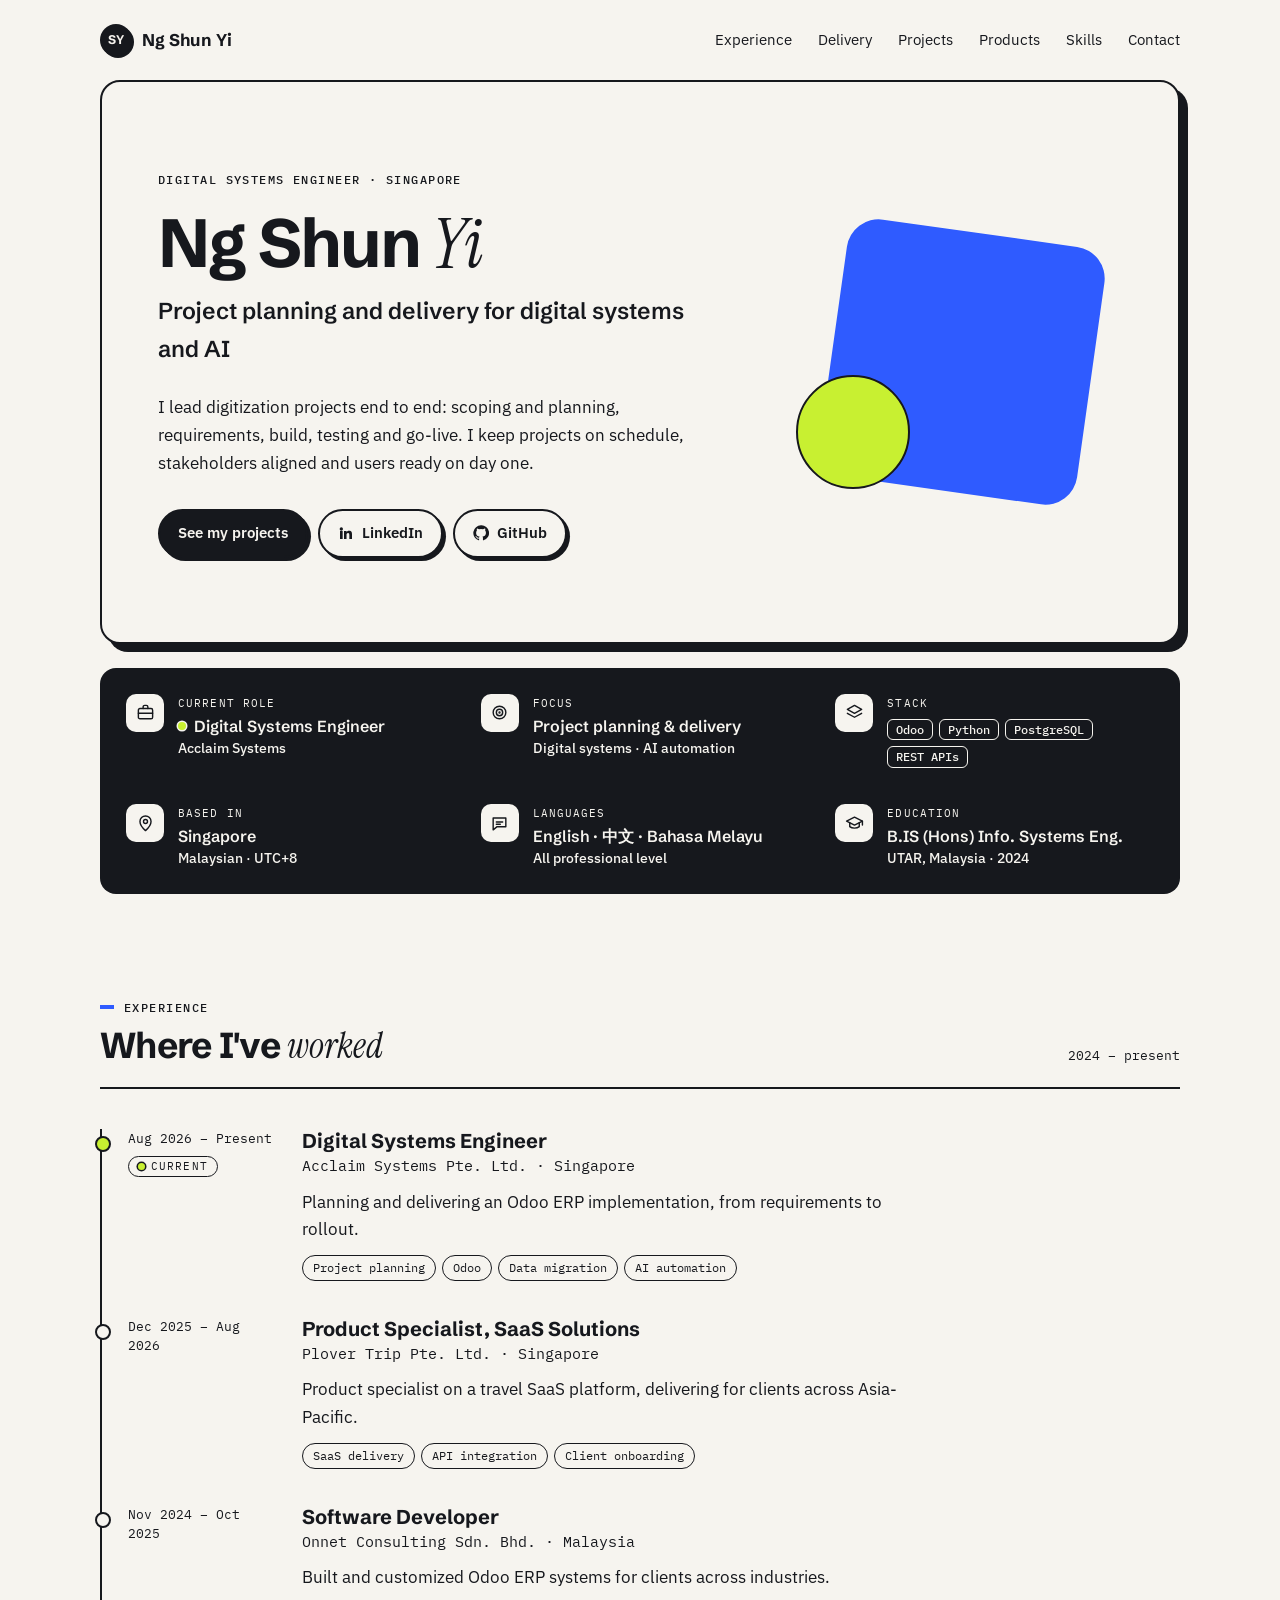
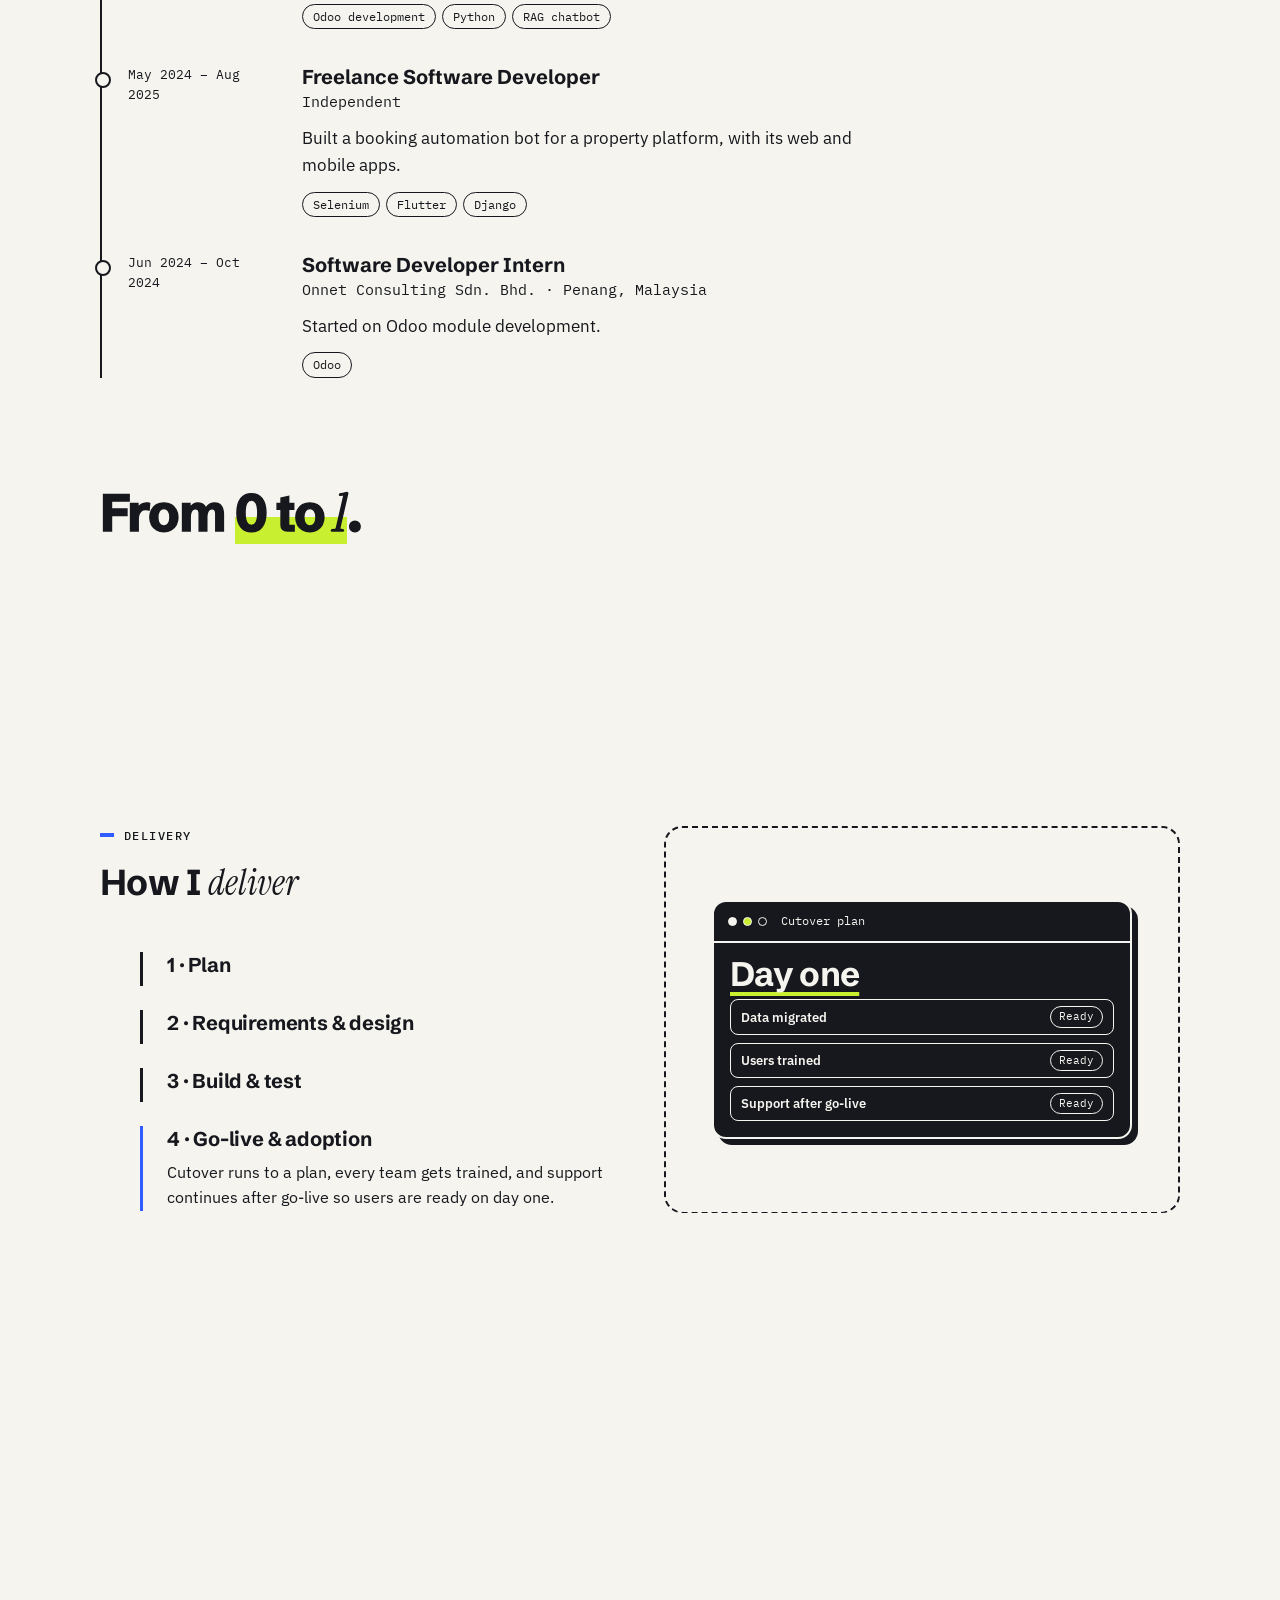
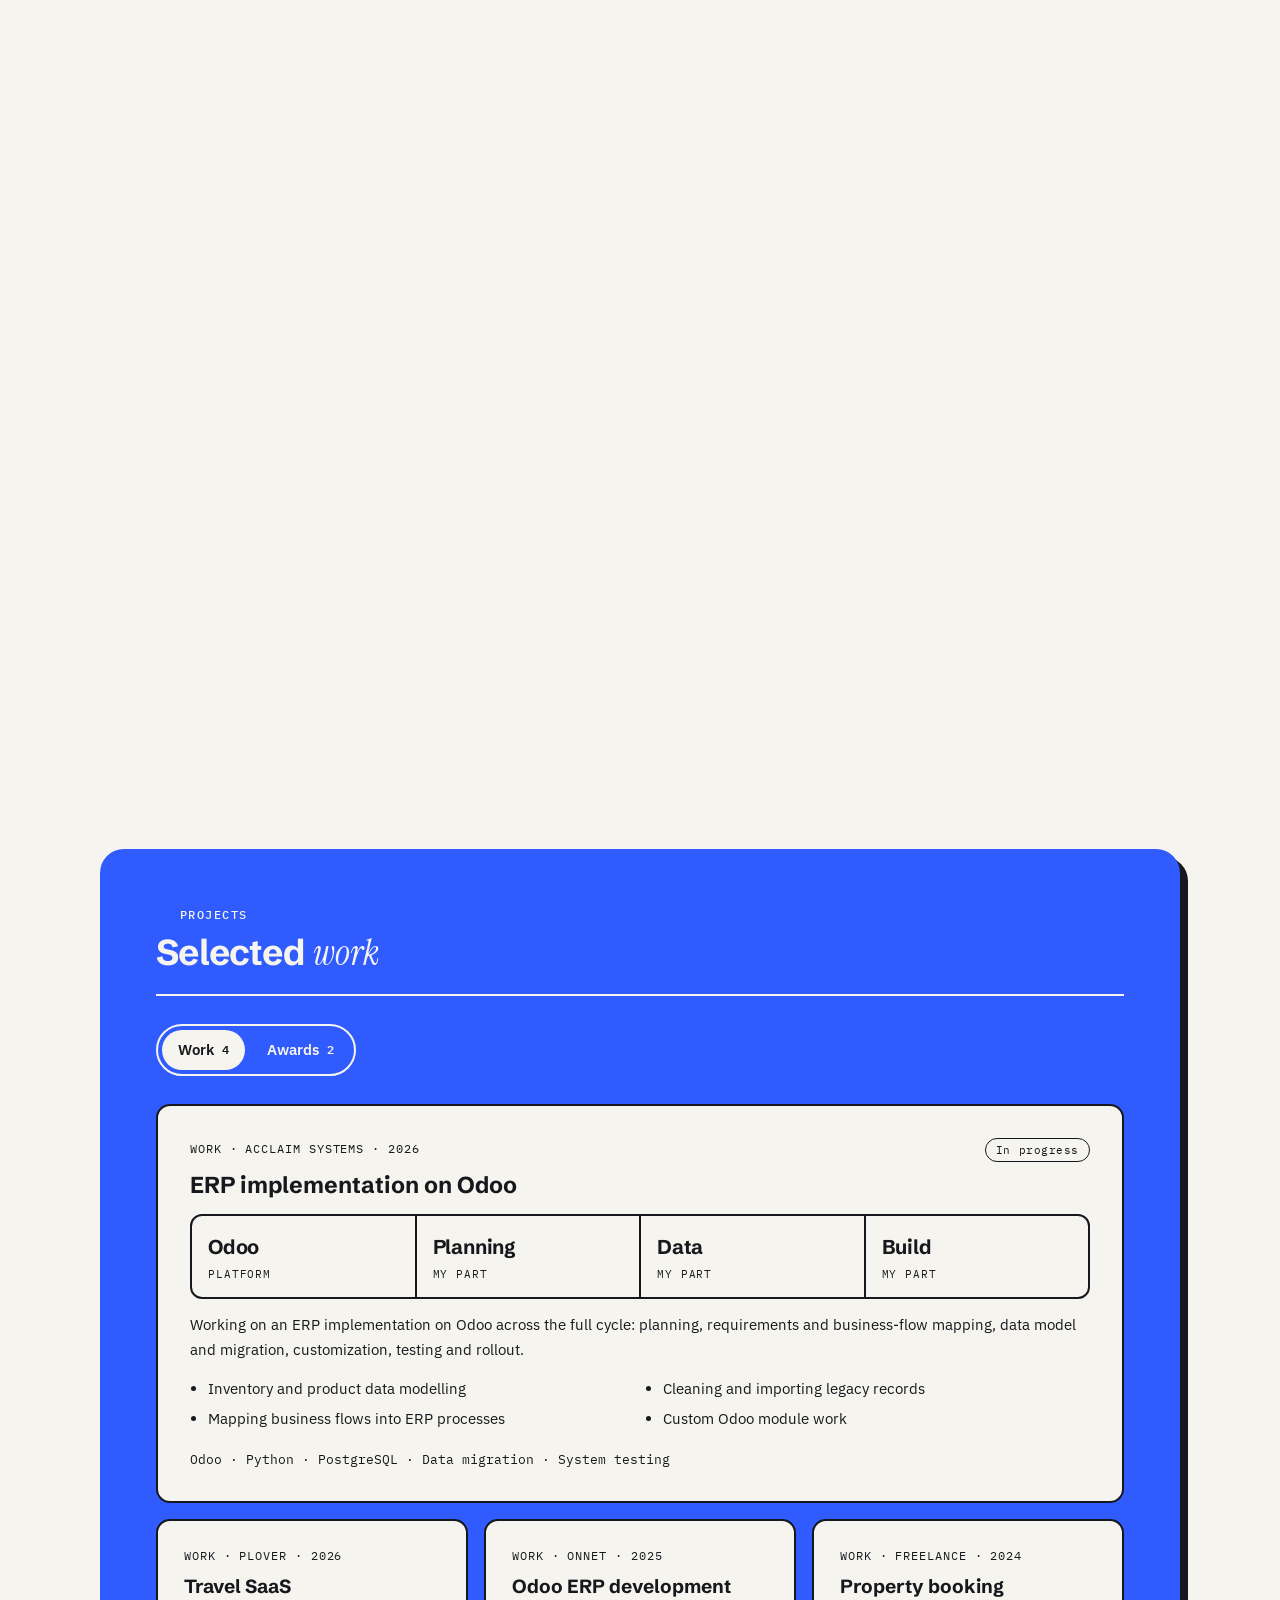
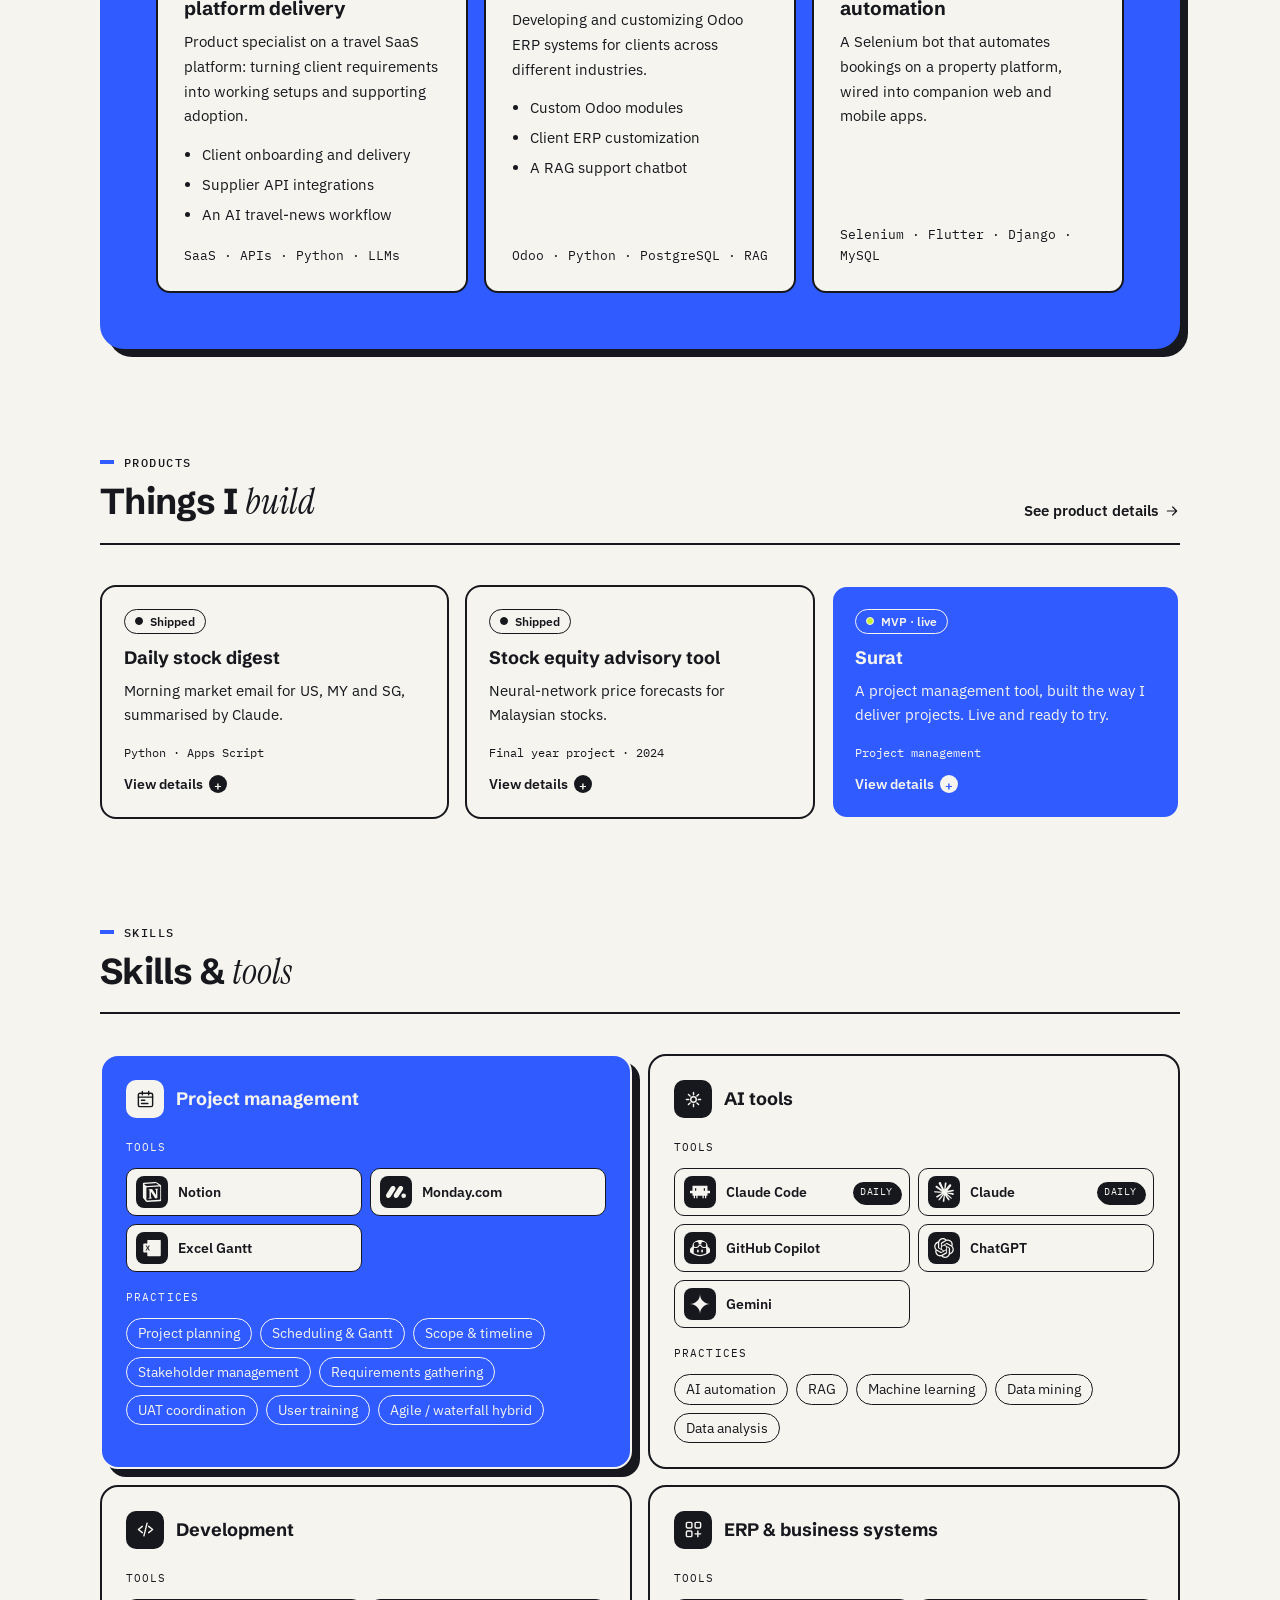
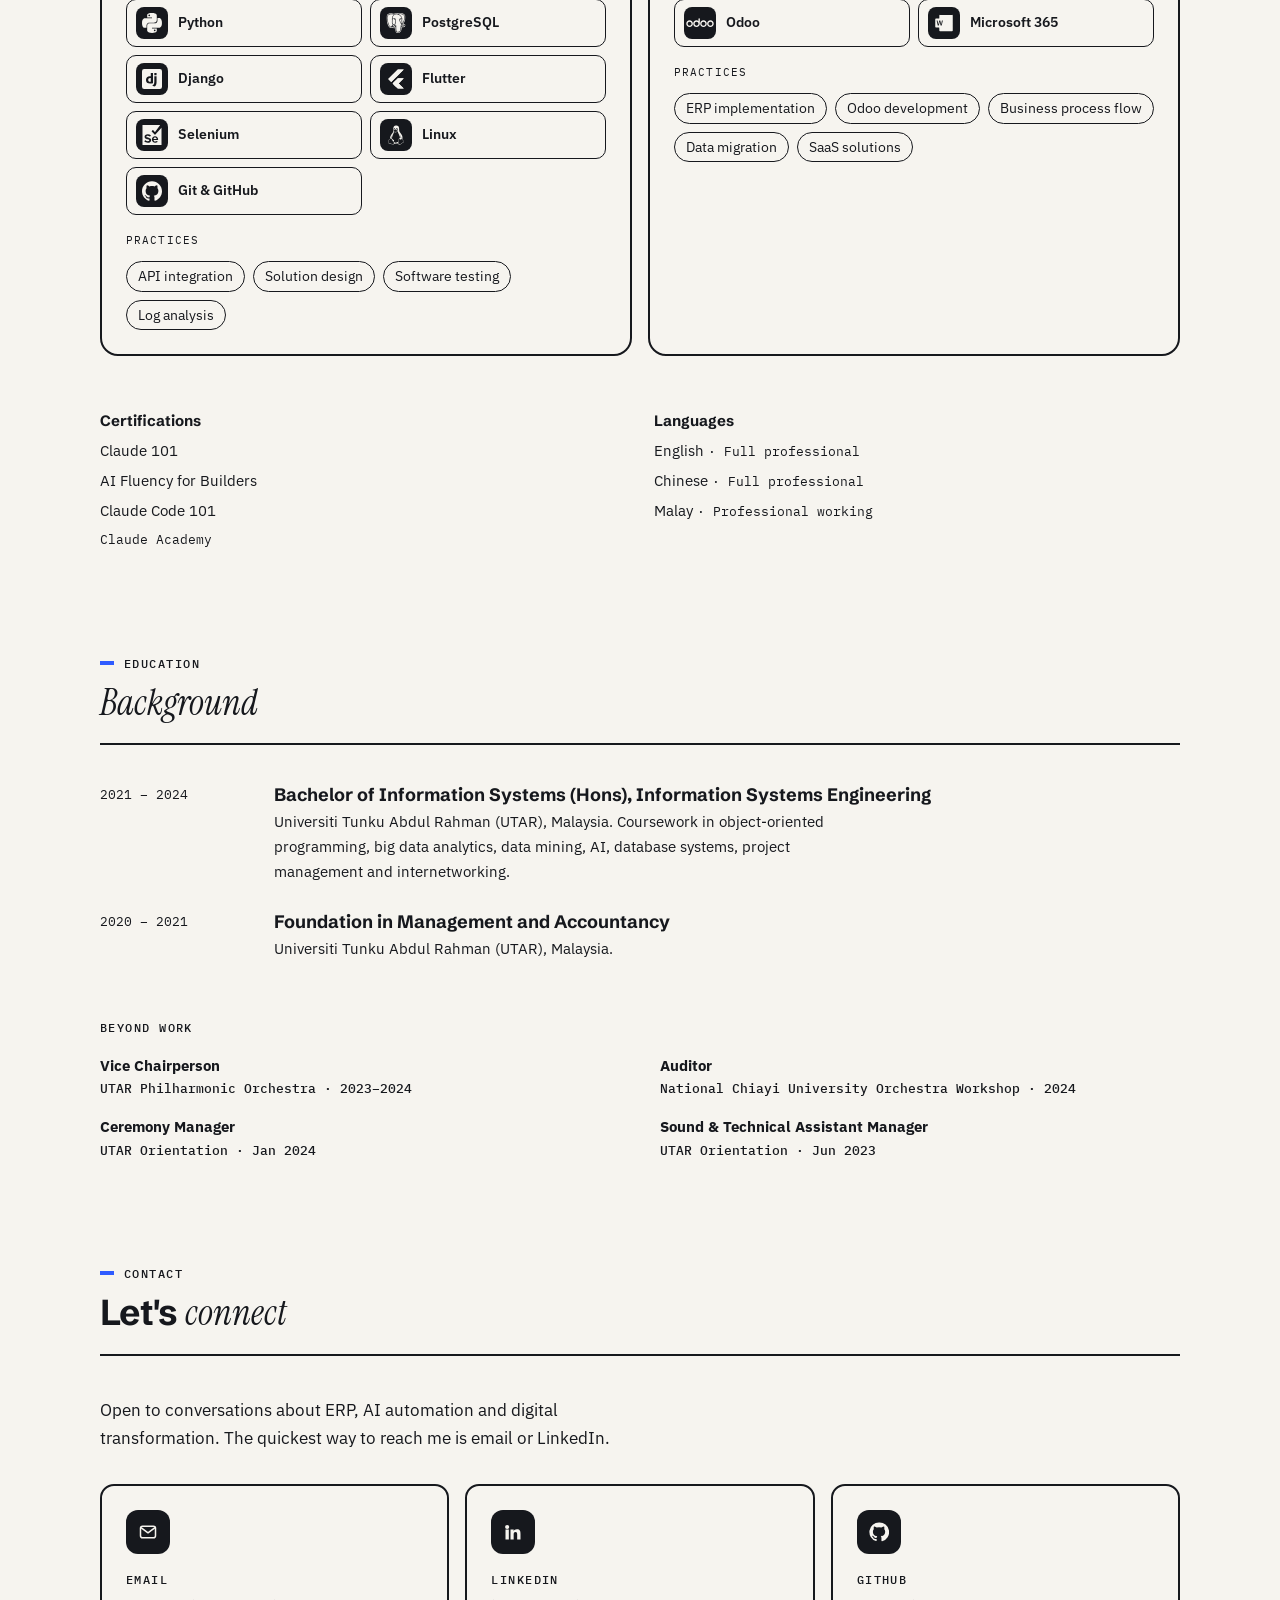
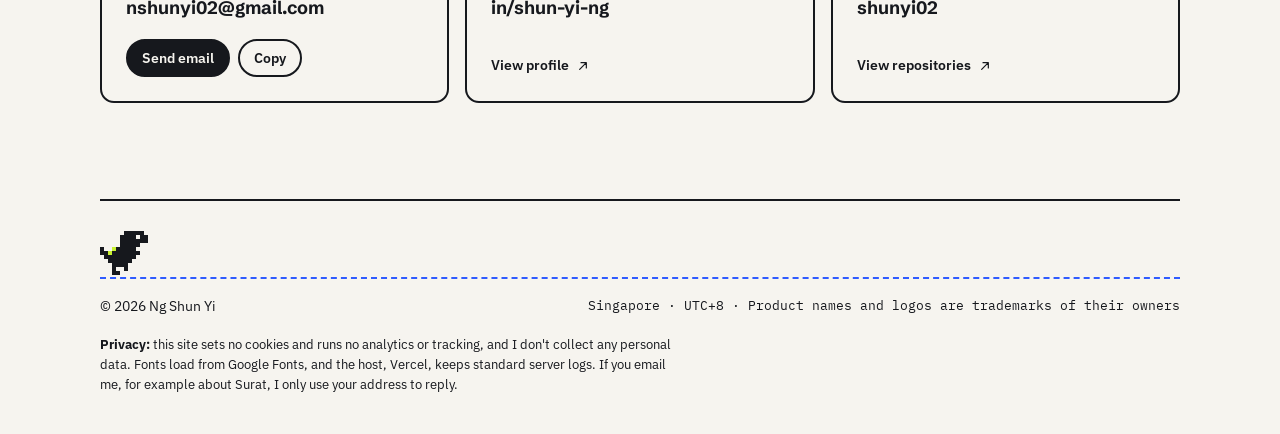
==== commit 1611ccc5: "Launch Surat as a live MVP and hide unfinished products Mark Surat as a live MVP on both pages with " ====
--- a/index.html
+++ b/index.html
@@ -299,6 +299,7 @@
         <p>Neural-network price forecasts for Malaysian stocks.</p>
         <span class="pm-meta">Final year project · 2024</span>
       <span class="pm-more">View details</span></button>
+      <!-- hidden for now: Cuti and AI agent office (uncomment to show again)
       <button type="button" class="pmini" data-p="cuti" aria-haspopup="dialog">
         <span class="st wip"><i></i>In progress</span>
         <h3>Cuti</h3>
@@ -311,10 +312,11 @@
         <p>Role-based AI agents working together in a 3D office.</p>
         <span class="pm-meta">Multi-agent · 3D web</span>
       <span class="pm-more">View details</span></button>
-      <button type="button" class="pmini dark span2" data-p="surat" aria-haspopup="dialog">
-        <span class="st soon"><i></i>Coming soon</span>
+      -->
+      <button type="button" class="pmini dark" data-p="surat" aria-haspopup="dialog">
+        <span class="st wip"><i></i>MVP · live</span>
         <h3>Surat</h3>
-        <p>A project management tool, built the way I deliver projects.</p>
+        <p>A project management tool, built the way I deliver projects. Live and ready to try.</p>
         <span class="pm-meta">Project management</span>
       <span class="pm-more">View details</span></button>
     </div>
@@ -458,7 +460,7 @@
     </div>
     <span>© 2026 Ng Shun Yi</span>
     <span class="m">Singapore · UTC+8 · Product names and logos are trademarks of their owners</span>
-    <p class="privacy"><b>Privacy:</b> this site sets no cookies and runs no analytics or tracking, and I don't collect any personal data. Fonts load from Google Fonts, and the host, Vercel, keeps standard server logs.</p>
+    <p class="privacy"><b>Privacy:</b> this site sets no cookies and runs no analytics or tracking, and I don't collect any personal data. Fonts load from Google Fonts, and the host, Vercel, keeps standard server logs. If you email me, for example about Surat, I only use your address to reply.</p>
   </footer>
 </div>
 
@@ -520,7 +522,7 @@
   });
 
   /* product pop-up */
-  var PD={"digest": {"st": "shipped", "stl": "Shipped · migrating to Apps Script", "t": "Daily stock digest", "m": "Personal product · 2026", "a": "shipped", "d": "An automated email that lands every morning with what moved in the markets and why. It saves me from checking several sites before work.", "p": ["Covers US, Malaysian and Singapore markets", "Prices from Yahoo Finance, headlines from Google News", "Claude writes a short, plain-language summary", "Moving from a Python script to Google Apps Script"], "s": ["Python", "Google Apps Script", "Claude API"]}, "fyp": {"st": "shipped", "stl": "Shipped", "t": "Malaysia stock equity advisory tool", "m": "Final year project · UTAR · 2024", "a": "shipped", "d": "A web application that uses a neural network to forecast Malaysian stock prices and turn the forecasts into investment recommendations.", "p": ["Neural network model trained on historical price data", "Forecasts future prices for Malaysian equities", "Gives buy, hold or sell style recommendations", "Delivered as a web application"], "s": ["Neural networks", "Python", "Flask"]}, "cuti": {"st": "wip", "stl": "In progress", "t": "Cuti", "m": "Personal product · 2026", "a": "in-progress", "d": "A trip planner for groups: one shared itinerary and one shared expense ledger, from a weekend for two to a 15-person trip that splits into sub-groups on some days.", "p": ["Day-by-day itinerary with route map and weather", "Sub-groups drawn as their own route lines", "Expense splitting with receipts, tax and settle-up", "Budget reports with PDF and CSV export"], "s": ["NestJS", "Prisma", "PostgreSQL", "React", "Expo"]}, "office": {"st": "wip", "stl": "In progress", "t": "AI agent office", "m": "Personal product · 2026", "a": "in-progress", "d": "A virtual office where role-based AI agents (engineer, PM, QA, data analyst) work together in departments, shown in an interactive 3D view.", "p": ["Role-based agents grouped into departments", "Agent meetings to plan and review work", "3D office view of who is doing what", "A testbed for multi-agent workflows"], "s": ["Multi-agent", "LLMs", "3D web"]}, "surat": {"st": "soon", "stl": "Coming soon", "t": "Surat", "m": "Project management tool", "a": "surat", "d": "A project management tool I'm building, shaped by how I actually plan and deliver projects.", "p": ["Plan projects on a timeline with milestones", "Track tasks and progress in one place", "Keep stakeholders aligned without extra meetings"], "s": ["Project management", "Web app"]}};
+  var PD={"digest": {"st": "shipped", "stl": "Shipped · migrating to Apps Script", "t": "Daily stock digest", "m": "Personal product · 2026", "a": "shipped", "d": "An automated email that lands every morning with what moved in the markets and why. It saves me from checking several sites before work.", "p": ["Covers US, Malaysian and Singapore markets", "Prices from Yahoo Finance, headlines from Google News", "Claude writes a short, plain-language summary", "Moving from a Python script to Google Apps Script"], "s": ["Python", "Google Apps Script", "Claude API"]}, "fyp": {"st": "shipped", "stl": "Shipped", "t": "Malaysia stock equity advisory tool", "m": "Final year project · UTAR · 2024", "a": "shipped", "d": "A web application that uses a neural network to forecast Malaysian stock prices and turn the forecasts into investment recommendations.", "p": ["Neural network model trained on historical price data", "Forecasts future prices for Malaysian equities", "Gives buy, hold or sell style recommendations", "Delivered as a web application"], "s": ["Neural networks", "Python", "Flask"]}, "cuti": {"st": "wip", "stl": "In progress", "t": "Cuti", "m": "Personal product · 2026", "a": "in-progress", "d": "A trip planner for groups: one shared itinerary and one shared expense ledger, from a weekend for two to a 15-person trip that splits into sub-groups on some days.", "p": ["Day-by-day itinerary with route map and weather", "Sub-groups drawn as their own route lines", "Expense splitting with receipts, tax and settle-up", "Budget reports with PDF and CSV export"], "s": ["NestJS", "Prisma", "PostgreSQL", "React", "Expo"]}, "office": {"st": "wip", "stl": "In progress", "t": "AI agent office", "m": "Personal product · 2026", "a": "in-progress", "d": "A virtual office where role-based AI agents (engineer, PM, QA, data analyst) work together in departments, shown in an interactive 3D view.", "p": ["Role-based agents grouped into departments", "Agent meetings to plan and review work", "3D office view of who is doing what", "A testbed for multi-agent workflows"], "s": ["Multi-agent", "LLMs", "3D web"]}, "surat": {"st": "wip", "stl": "MVP · live", "t": "Surat", "m": "Project management tool", "a": "surat", "d": "A project management tool shaped by how I plan and deliver projects. The MVP is live and ready to use.", "p": ["Plan projects on a timeline with milestones", "Track tasks and progress in one place", "Keep stakeholders aligned without extra meetings", "Email me if you would like to try it"], "s": ["Project management", "Web app"]}};
   var dlg=document.getElementById('pdlg');
   function openP(k,btn){
     var d=PD[k]; if(!d||!dlg) return;
--- a/assets/styles.css
+++ b/assets/styles.css
@@ -310,7 +310,7 @@
 .g-track{position:relative;height:22px;border-radius:6px;border:1.5px solid var(--line)}
 .g-bar{position:absolute;top:3px;bottom:3px;left:var(--x);width:var(--w);border-radius:4px;background:var(--lime);
   transform-origin:left;transform:scaleX(1);transition:transform .7s cubic-bezier(.2,.7,.2,1);transition-delay:calc(var(--i) * 120ms)}
-.g-bar.done{background:var(--coal)}
+.g-bar.done{background:var(--paper)}
 .js .mock:not(.go) .g-bar{transform:scaleX(0)}
 .g-today{position:absolute;top:14px;bottom:8px;left:calc(18px + 104px + 12px + (100% - 36px - 116px) * .42);width:0;border-left:2px dashed var(--paper)}
 .mock-foot{display:flex;gap:6px;flex-wrap:wrap;padding:10px 18px 16px}
@@ -411,4 +411,4 @@
 .dino .eye{fill:var(--paper)}
 .dino .spike{fill:var(--lime)}
 /* the privacy note: the last line of the footer */
-footer .privacy{flex-basis:100%;max-width:72ch;font-size:12.5px;line-height:1.6}
+footer .privacy{flex-basis:100%;max-width:none;padding-right:max(0px,calc(100% - 72ch));font-size:12.5px;line-height:1.6}
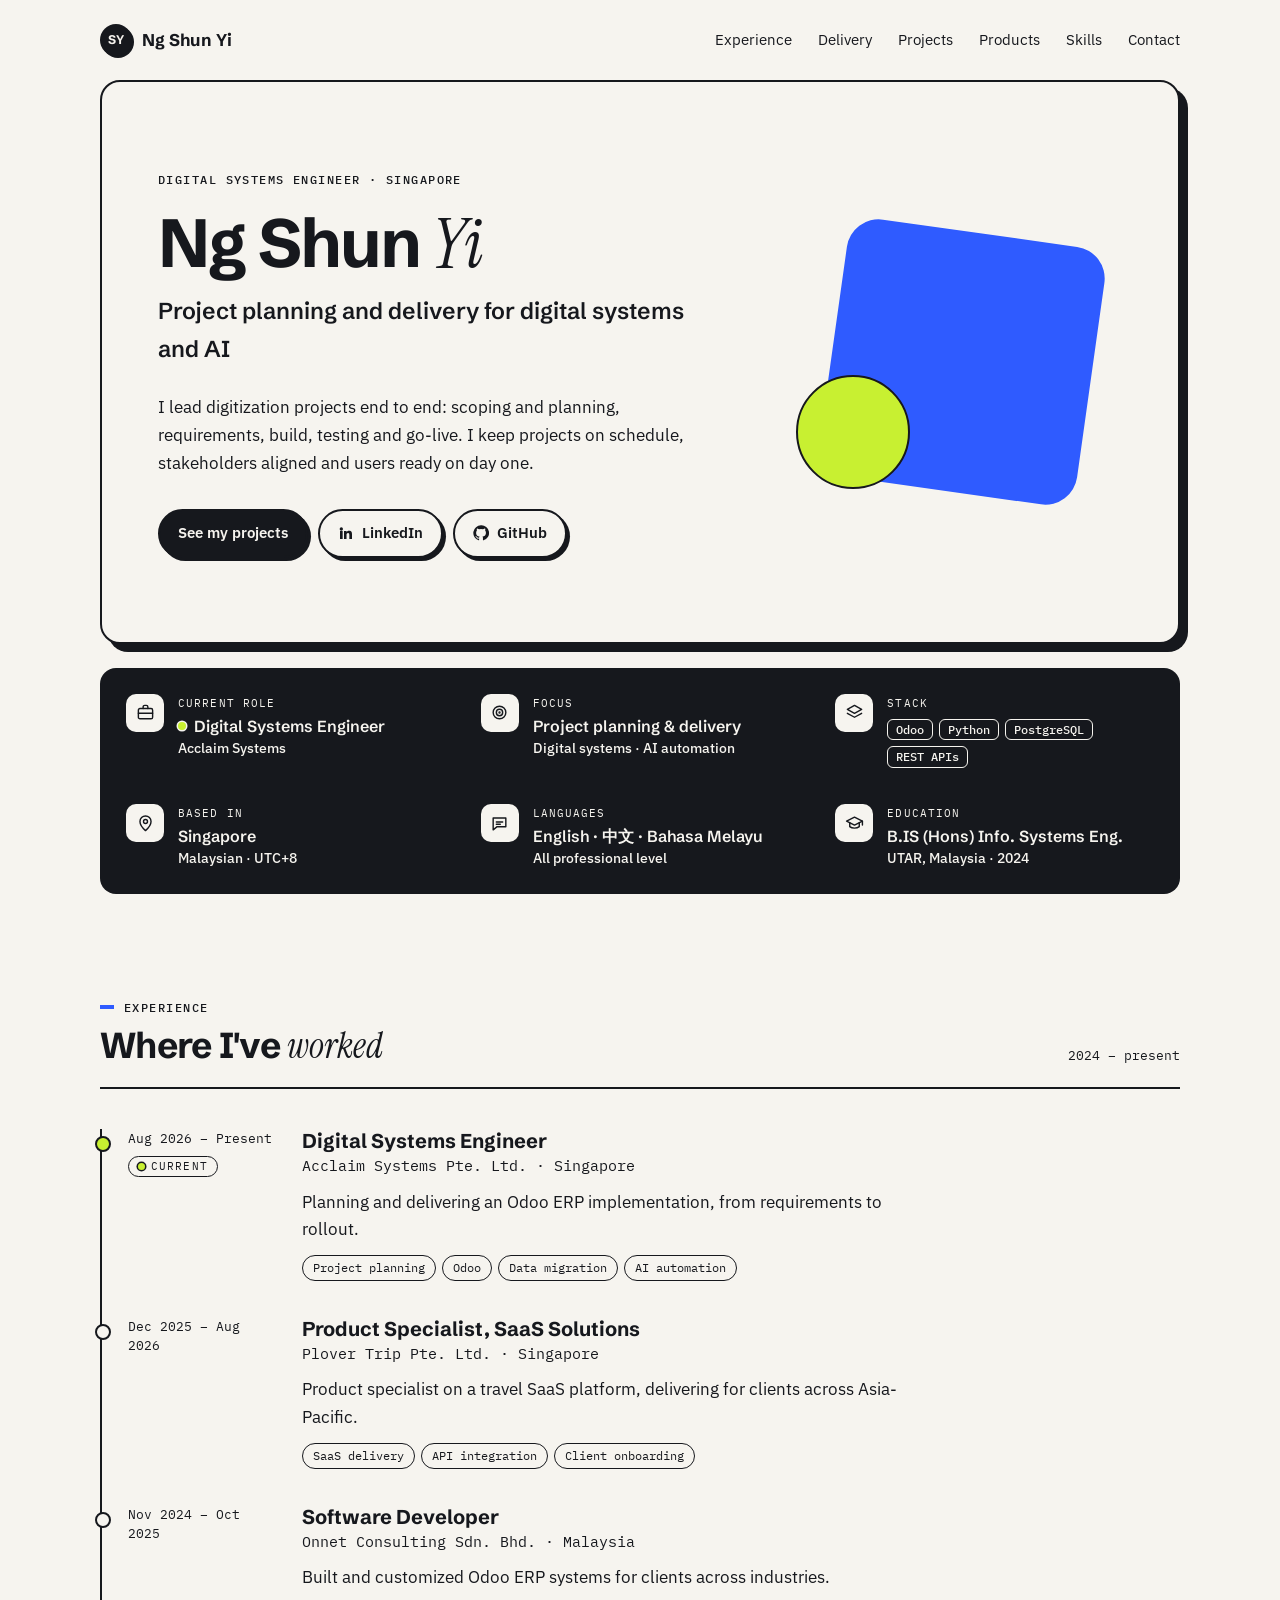
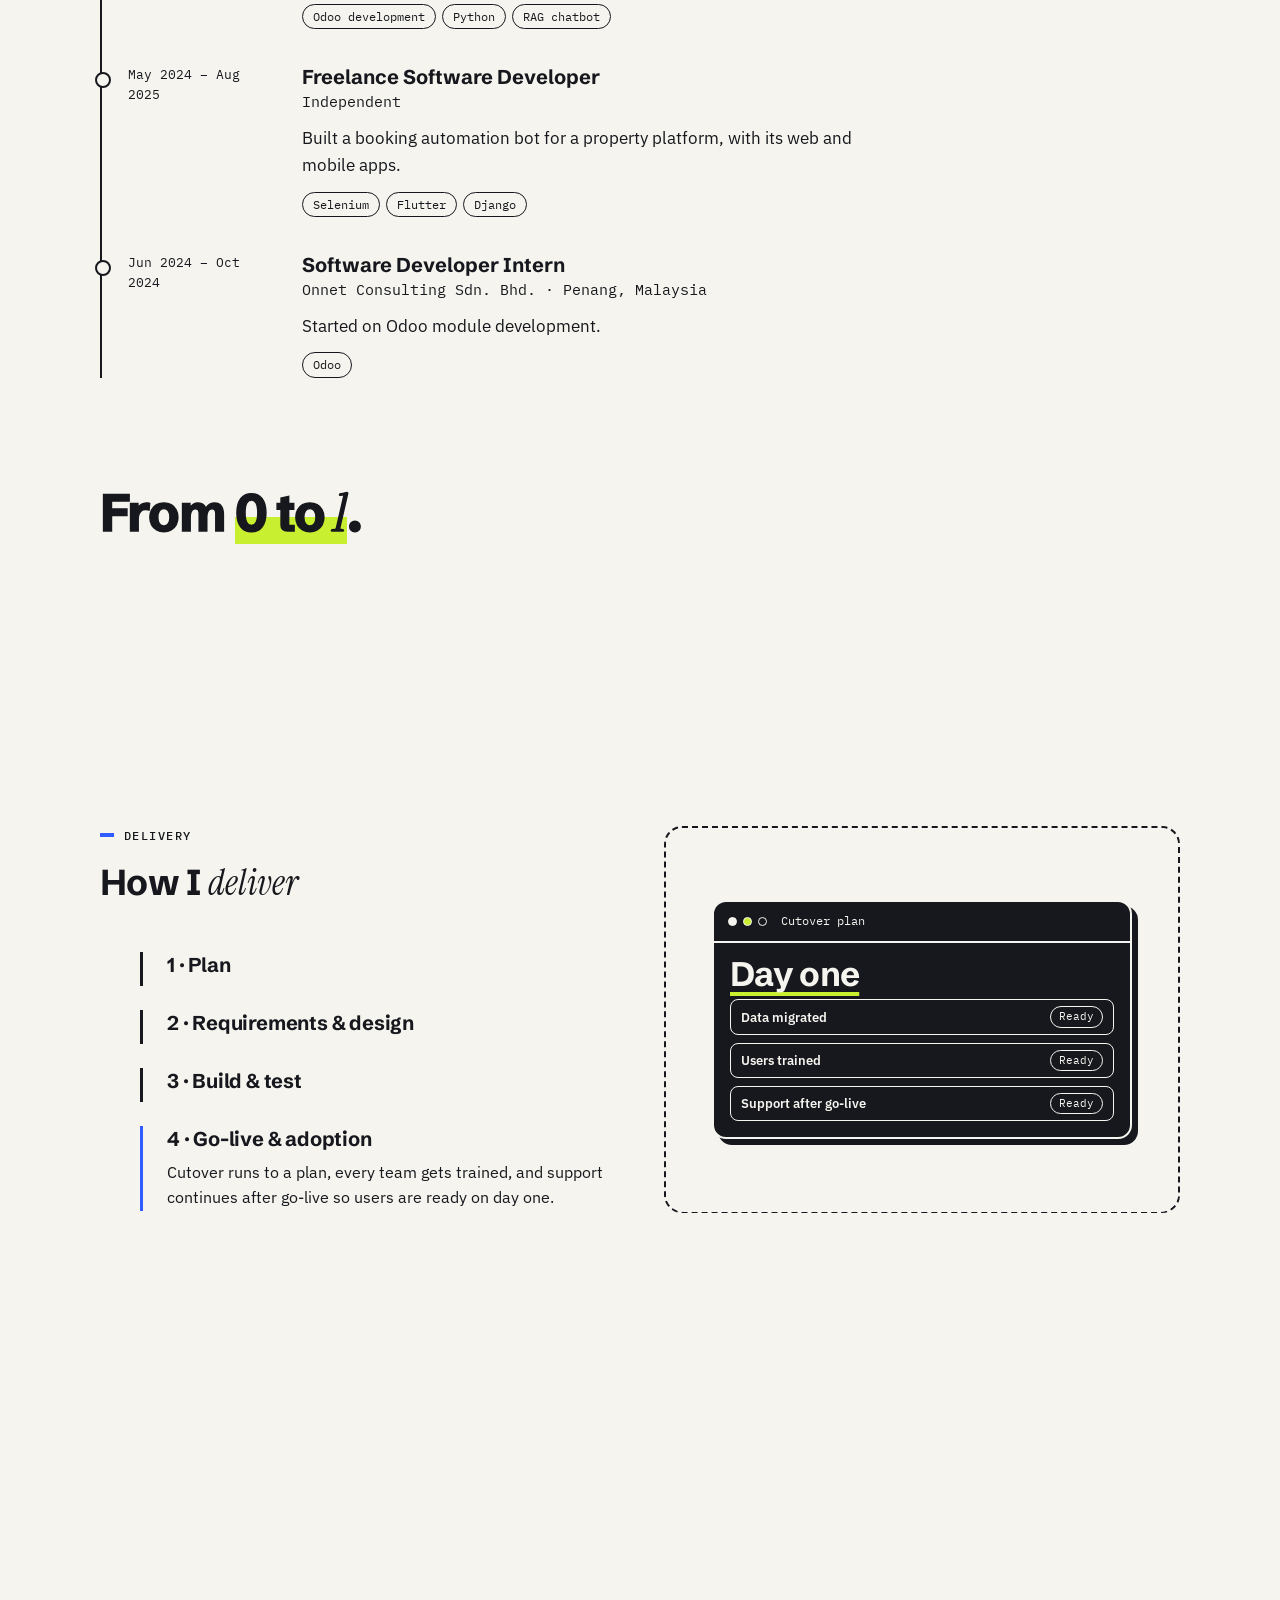
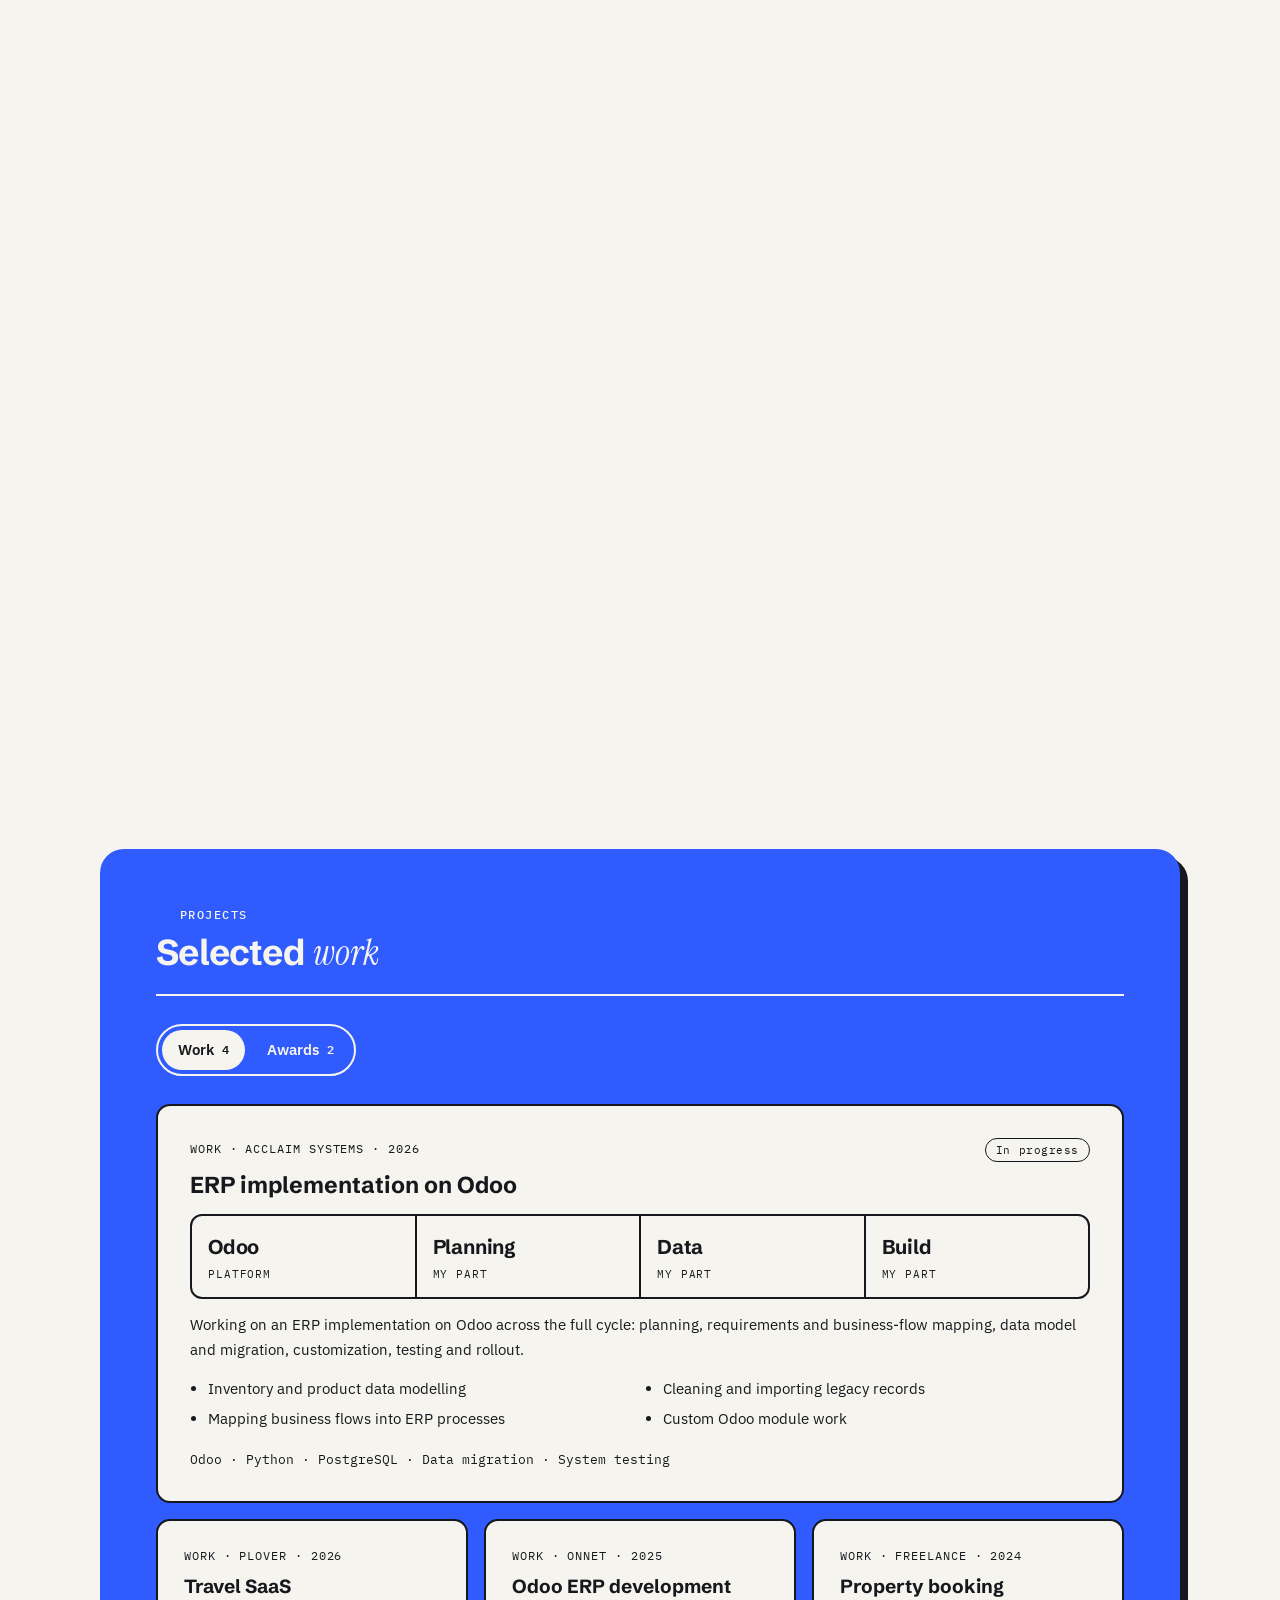
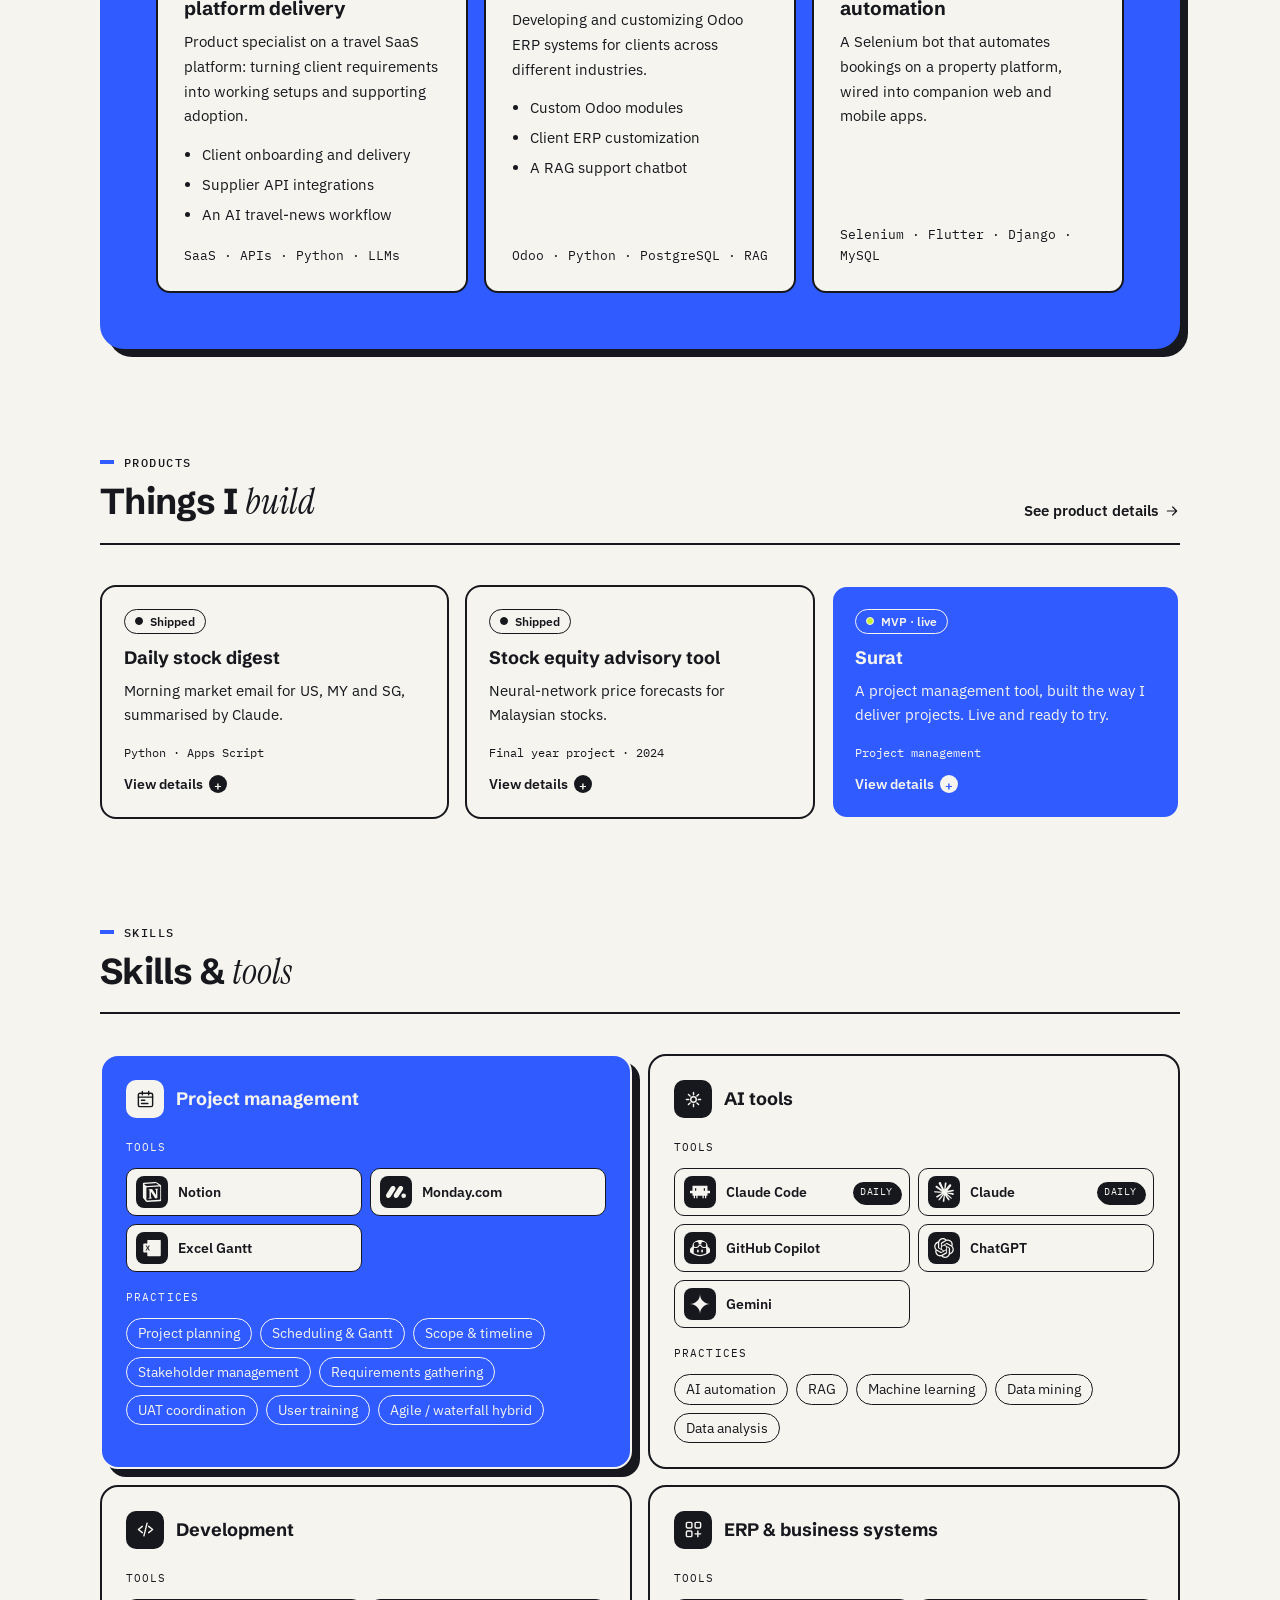
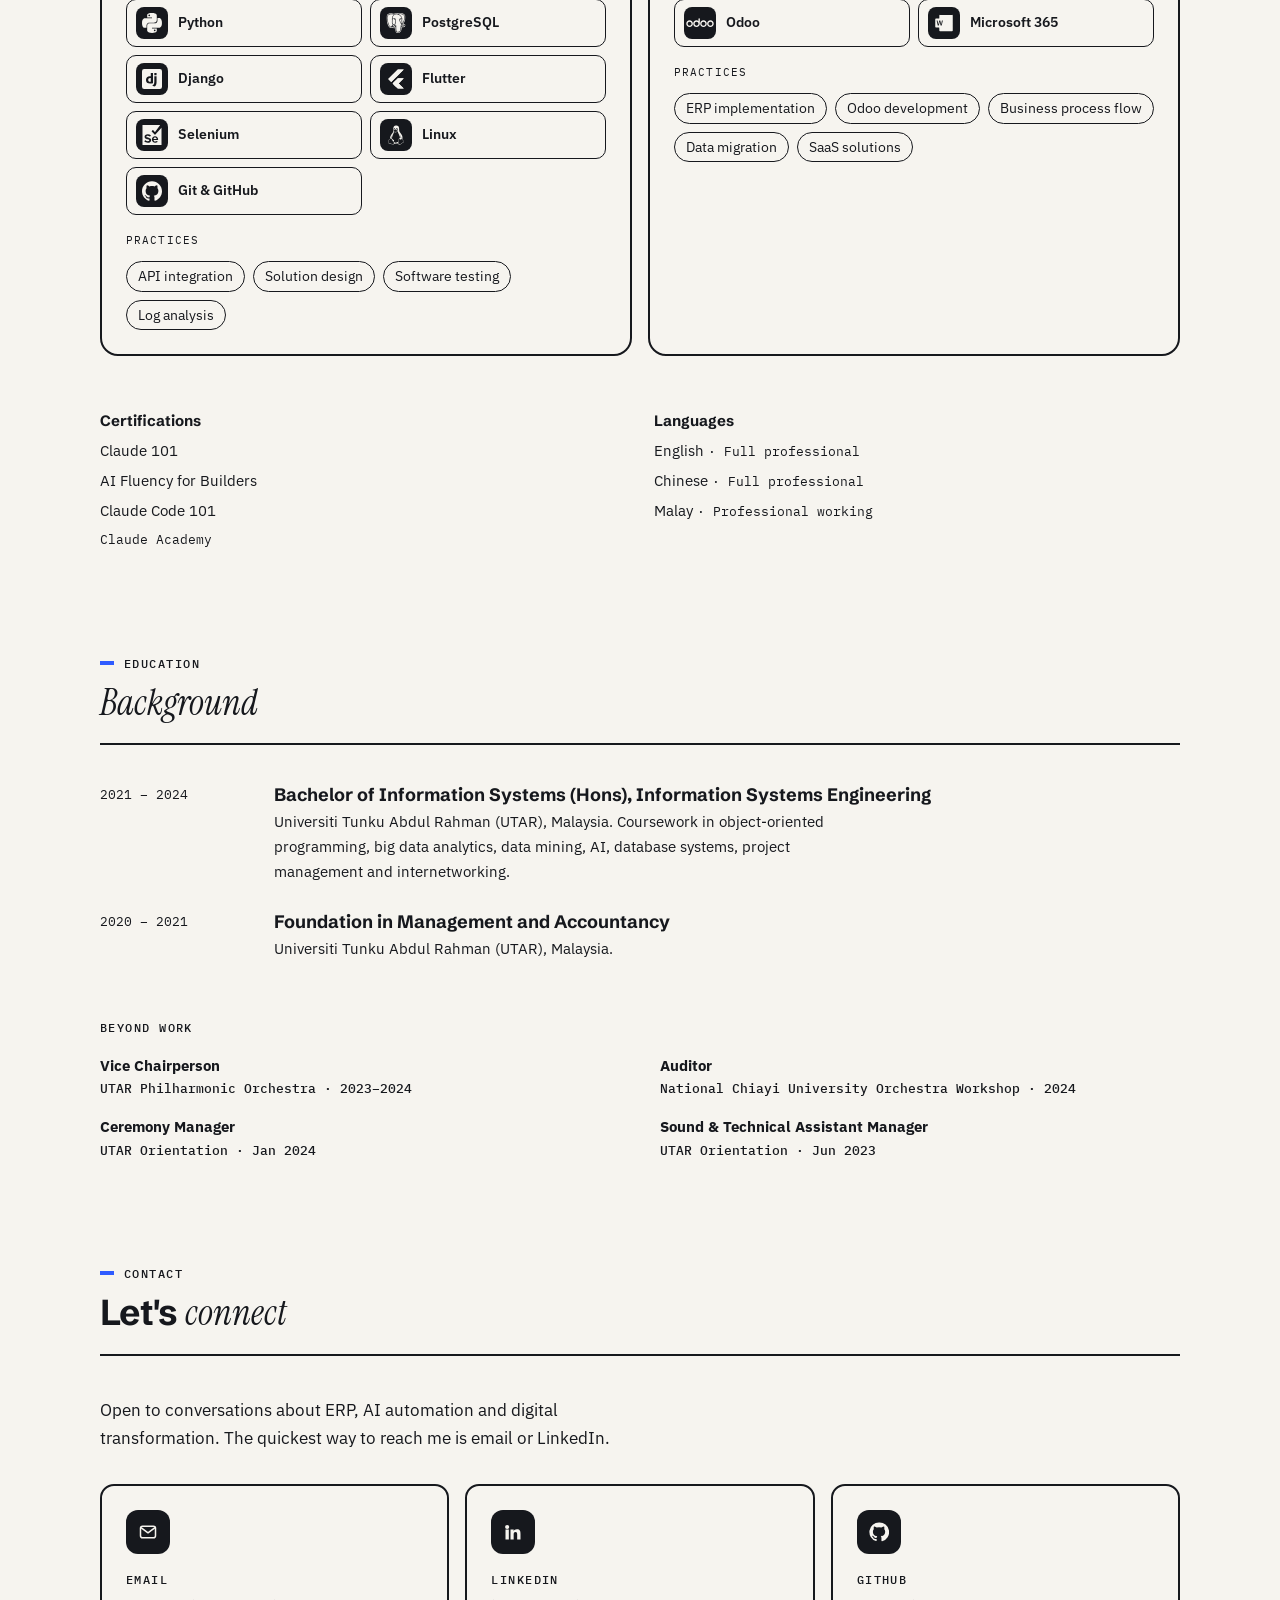
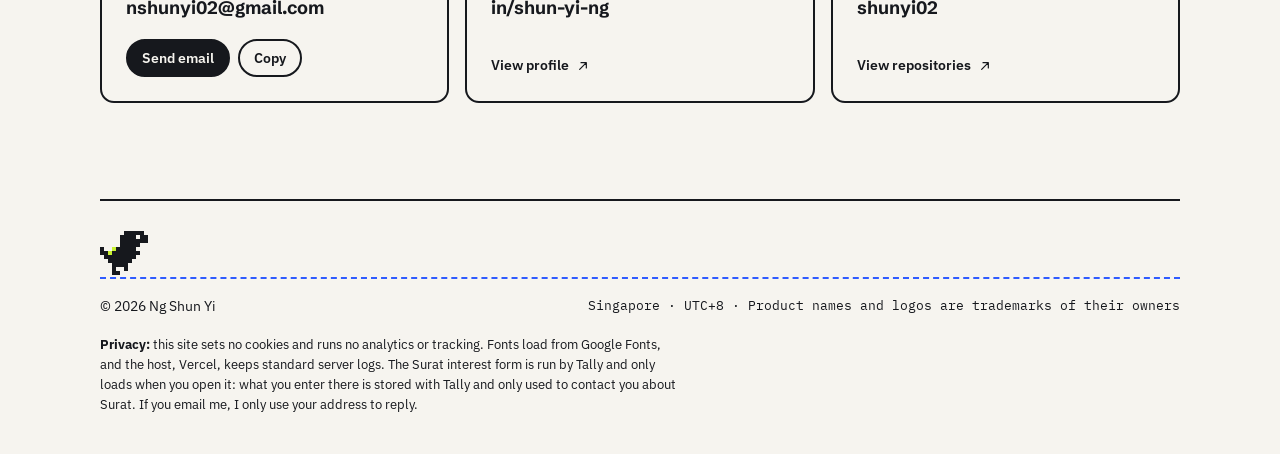
==== commit 307aa8fc: "Replace the Surat app link with a Tally interest form Remove the link to the Surat app, and open the" ====
--- a/index.html
+++ b/index.html
@@ -460,7 +460,7 @@
     </div>
     <span>© 2026 Ng Shun Yi</span>
     <span class="m">Singapore · UTC+8 · Product names and logos are trademarks of their owners</span>
-    <p class="privacy"><b>Privacy:</b> this site sets no cookies and runs no analytics or tracking, and I don't collect any personal data. Fonts load from Google Fonts, and the host, Vercel, keeps standard server logs. If you email me, for example about Surat, I only use your address to reply.</p>
+    <p class="privacy"><b>Privacy:</b> this site sets no cookies and runs no analytics or tracking. Fonts load from Google Fonts, and the host, Vercel, keeps standard server logs. The Surat interest form is run by Tally and only loads when you open it: what you enter there is stored with Tally and only used to contact you about Surat. If you email me, I only use your address to reply.</p>
   </footer>
 </div>
 
@@ -522,7 +522,7 @@
   });
 
   /* product pop-up */
-  var PD={"digest": {"st": "shipped", "stl": "Shipped · migrating to Apps Script", "t": "Daily stock digest", "m": "Personal product · 2026", "a": "shipped", "d": "An automated email that lands every morning with what moved in the markets and why. It saves me from checking several sites before work.", "p": ["Covers US, Malaysian and Singapore markets", "Prices from Yahoo Finance, headlines from Google News", "Claude writes a short, plain-language summary", "Moving from a Python script to Google Apps Script"], "s": ["Python", "Google Apps Script", "Claude API"]}, "fyp": {"st": "shipped", "stl": "Shipped", "t": "Malaysia stock equity advisory tool", "m": "Final year project · UTAR · 2024", "a": "shipped", "d": "A web application that uses a neural network to forecast Malaysian stock prices and turn the forecasts into investment recommendations.", "p": ["Neural network model trained on historical price data", "Forecasts future prices for Malaysian equities", "Gives buy, hold or sell style recommendations", "Delivered as a web application"], "s": ["Neural networks", "Python", "Flask"]}, "cuti": {"st": "wip", "stl": "In progress", "t": "Cuti", "m": "Personal product · 2026", "a": "in-progress", "d": "A trip planner for groups: one shared itinerary and one shared expense ledger, from a weekend for two to a 15-person trip that splits into sub-groups on some days.", "p": ["Day-by-day itinerary with route map and weather", "Sub-groups drawn as their own route lines", "Expense splitting with receipts, tax and settle-up", "Budget reports with PDF and CSV export"], "s": ["NestJS", "Prisma", "PostgreSQL", "React", "Expo"]}, "office": {"st": "wip", "stl": "In progress", "t": "AI agent office", "m": "Personal product · 2026", "a": "in-progress", "d": "A virtual office where role-based AI agents (engineer, PM, QA, data analyst) work together in departments, shown in an interactive 3D view.", "p": ["Role-based agents grouped into departments", "Agent meetings to plan and review work", "3D office view of who is doing what", "A testbed for multi-agent workflows"], "s": ["Multi-agent", "LLMs", "3D web"]}, "surat": {"st": "wip", "stl": "MVP · live", "t": "Surat", "m": "Project management tool", "a": "surat", "d": "A project management tool shaped by how I plan and deliver projects. The MVP is live and ready to use.", "p": ["Plan projects on a timeline with milestones", "Track tasks and progress in one place", "Keep stakeholders aligned without extra meetings", "Email me if you would like to try it"], "s": ["Project management", "Web app"]}};
+  var PD={"digest": {"st": "shipped", "stl": "Shipped · migrating to Apps Script", "t": "Daily stock digest", "m": "Personal product · 2026", "a": "shipped", "d": "An automated email that lands every morning with what moved in the markets and why. It saves me from checking several sites before work.", "p": ["Covers US, Malaysian and Singapore markets", "Prices from Yahoo Finance, headlines from Google News", "Claude writes a short, plain-language summary", "Moving from a Python script to Google Apps Script"], "s": ["Python", "Google Apps Script", "Claude API"]}, "fyp": {"st": "shipped", "stl": "Shipped", "t": "Malaysia stock equity advisory tool", "m": "Final year project · UTAR · 2024", "a": "shipped", "d": "A web application that uses a neural network to forecast Malaysian stock prices and turn the forecasts into investment recommendations.", "p": ["Neural network model trained on historical price data", "Forecasts future prices for Malaysian equities", "Gives buy, hold or sell style recommendations", "Delivered as a web application"], "s": ["Neural networks", "Python", "Flask"]}, "cuti": {"st": "wip", "stl": "In progress", "t": "Cuti", "m": "Personal product · 2026", "a": "in-progress", "d": "A trip planner for groups: one shared itinerary and one shared expense ledger, from a weekend for two to a 15-person trip that splits into sub-groups on some days.", "p": ["Day-by-day itinerary with route map and weather", "Sub-groups drawn as their own route lines", "Expense splitting with receipts, tax and settle-up", "Budget reports with PDF and CSV export"], "s": ["NestJS", "Prisma", "PostgreSQL", "React", "Expo"]}, "office": {"st": "wip", "stl": "In progress", "t": "AI agent office", "m": "Personal product · 2026", "a": "in-progress", "d": "A virtual office where role-based AI agents (engineer, PM, QA, data analyst) work together in departments, shown in an interactive 3D view.", "p": ["Role-based agents grouped into departments", "Agent meetings to plan and review work", "3D office view of who is doing what", "A testbed for multi-agent workflows"], "s": ["Multi-agent", "LLMs", "3D web"]}, "surat": {"st": "wip", "stl": "MVP · live", "t": "Surat", "m": "Project management tool", "a": "surat", "d": "A project management tool shaped by how I plan and deliver projects. The MVP is live and ready to use.", "p": ["Plan projects on a timeline with milestones", "Track tasks and progress in one place", "Keep stakeholders aligned without extra meetings", "Register your interest on the products page"], "s": ["Project management", "Web app"]}};
   var dlg=document.getElementById('pdlg');
   function openP(k,btn){
     var d=PD[k]; if(!d||!dlg) return;
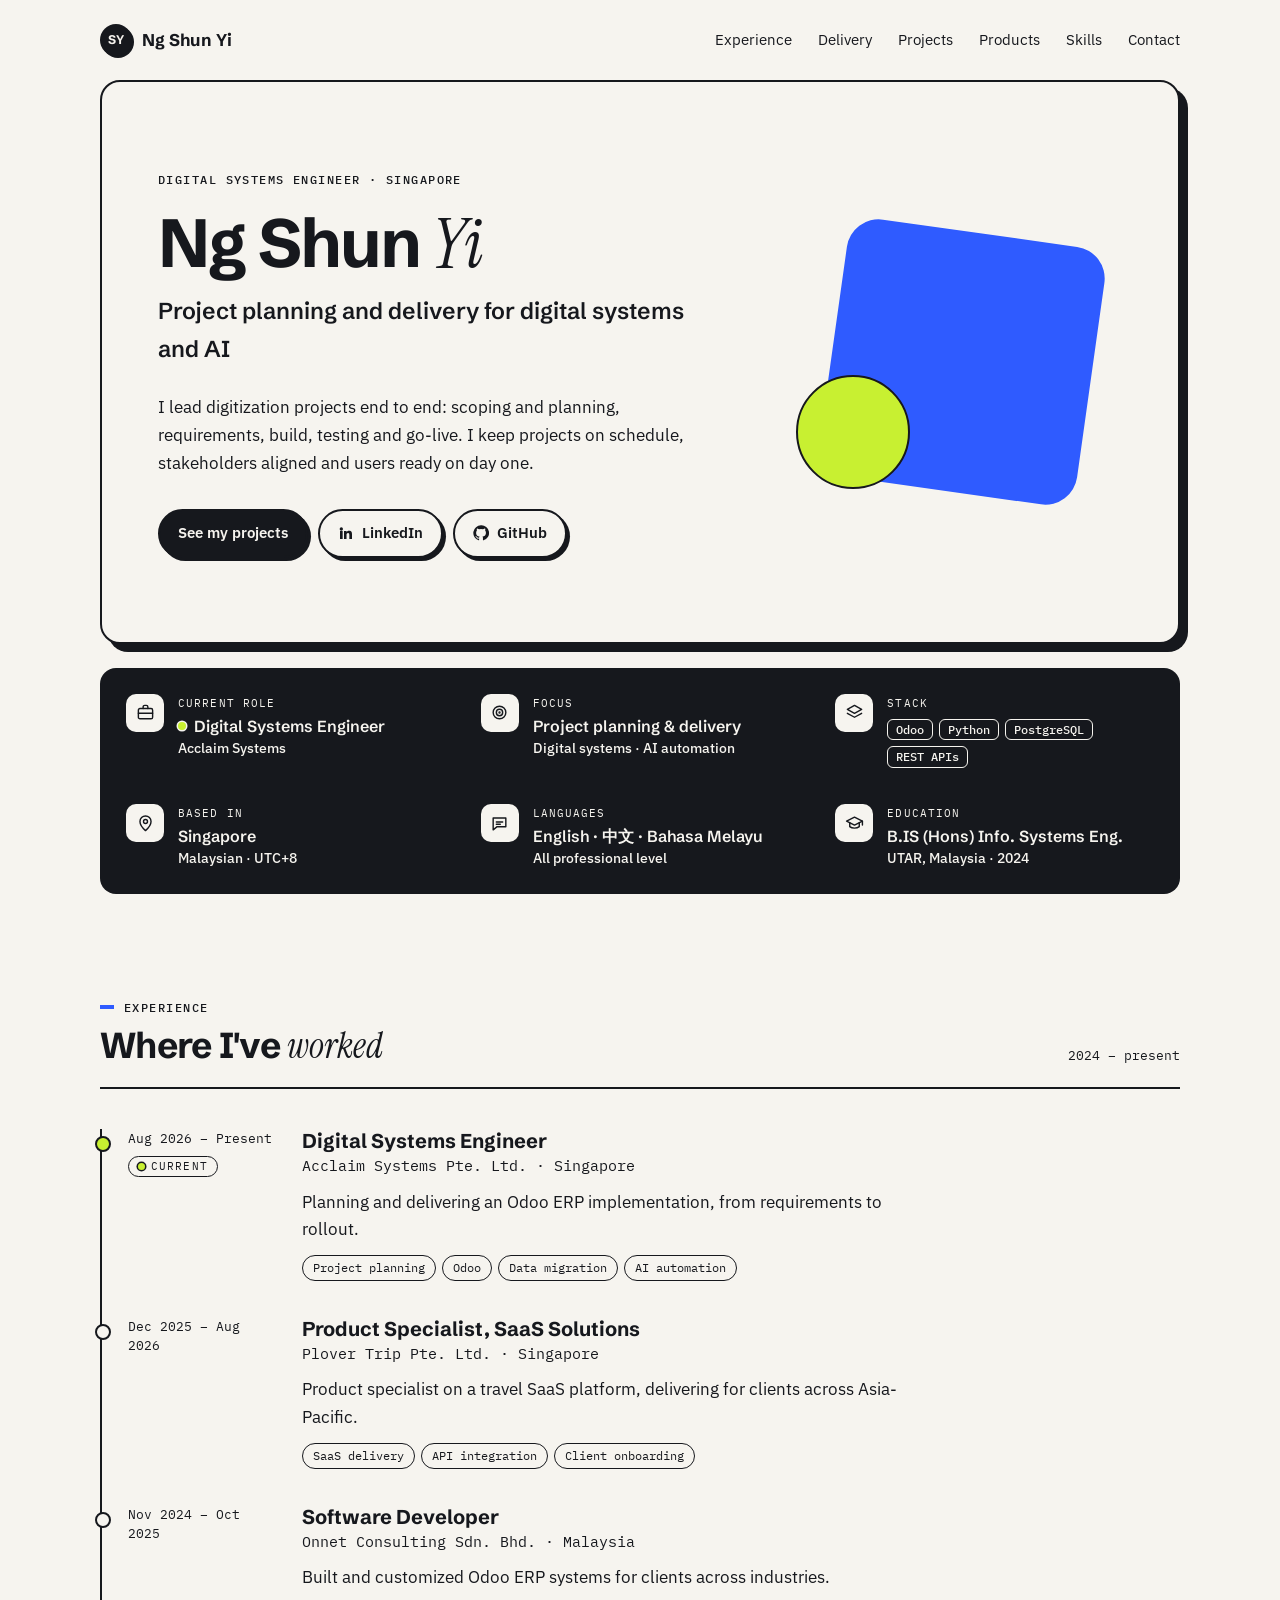
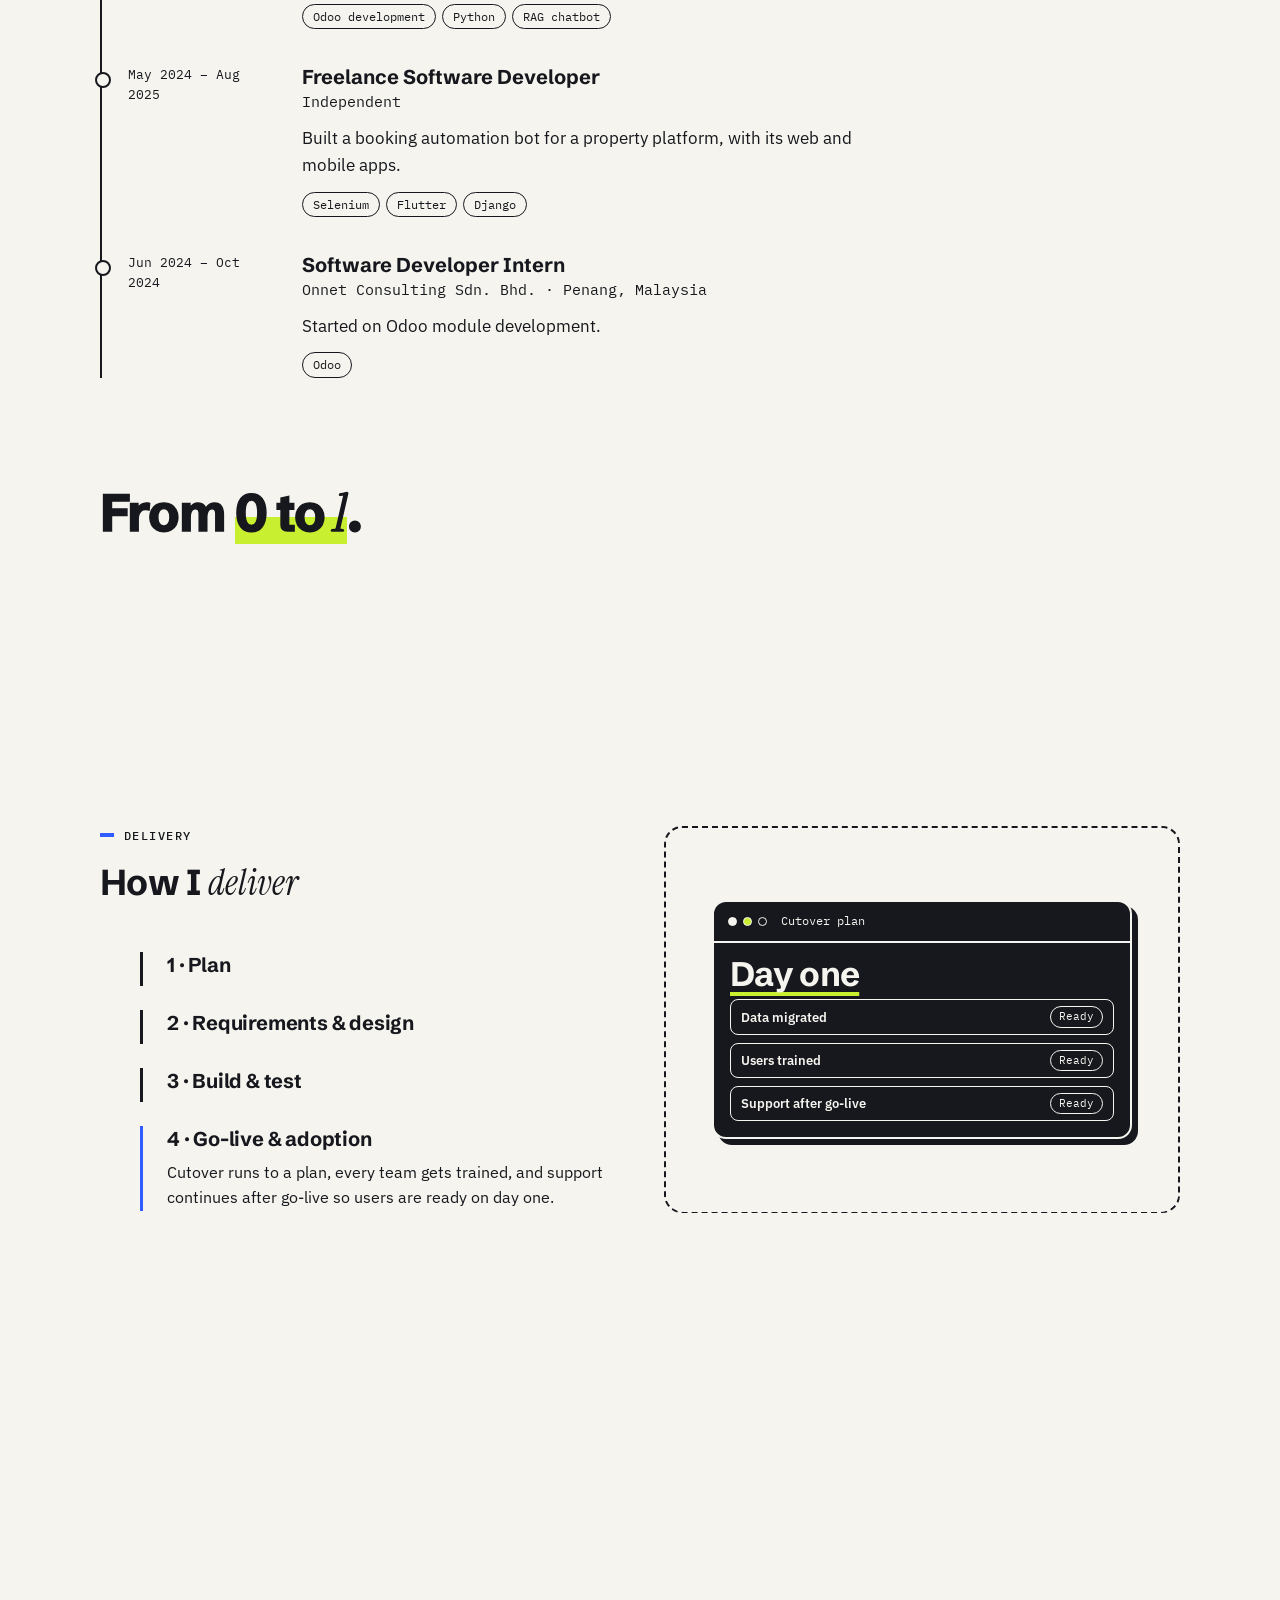
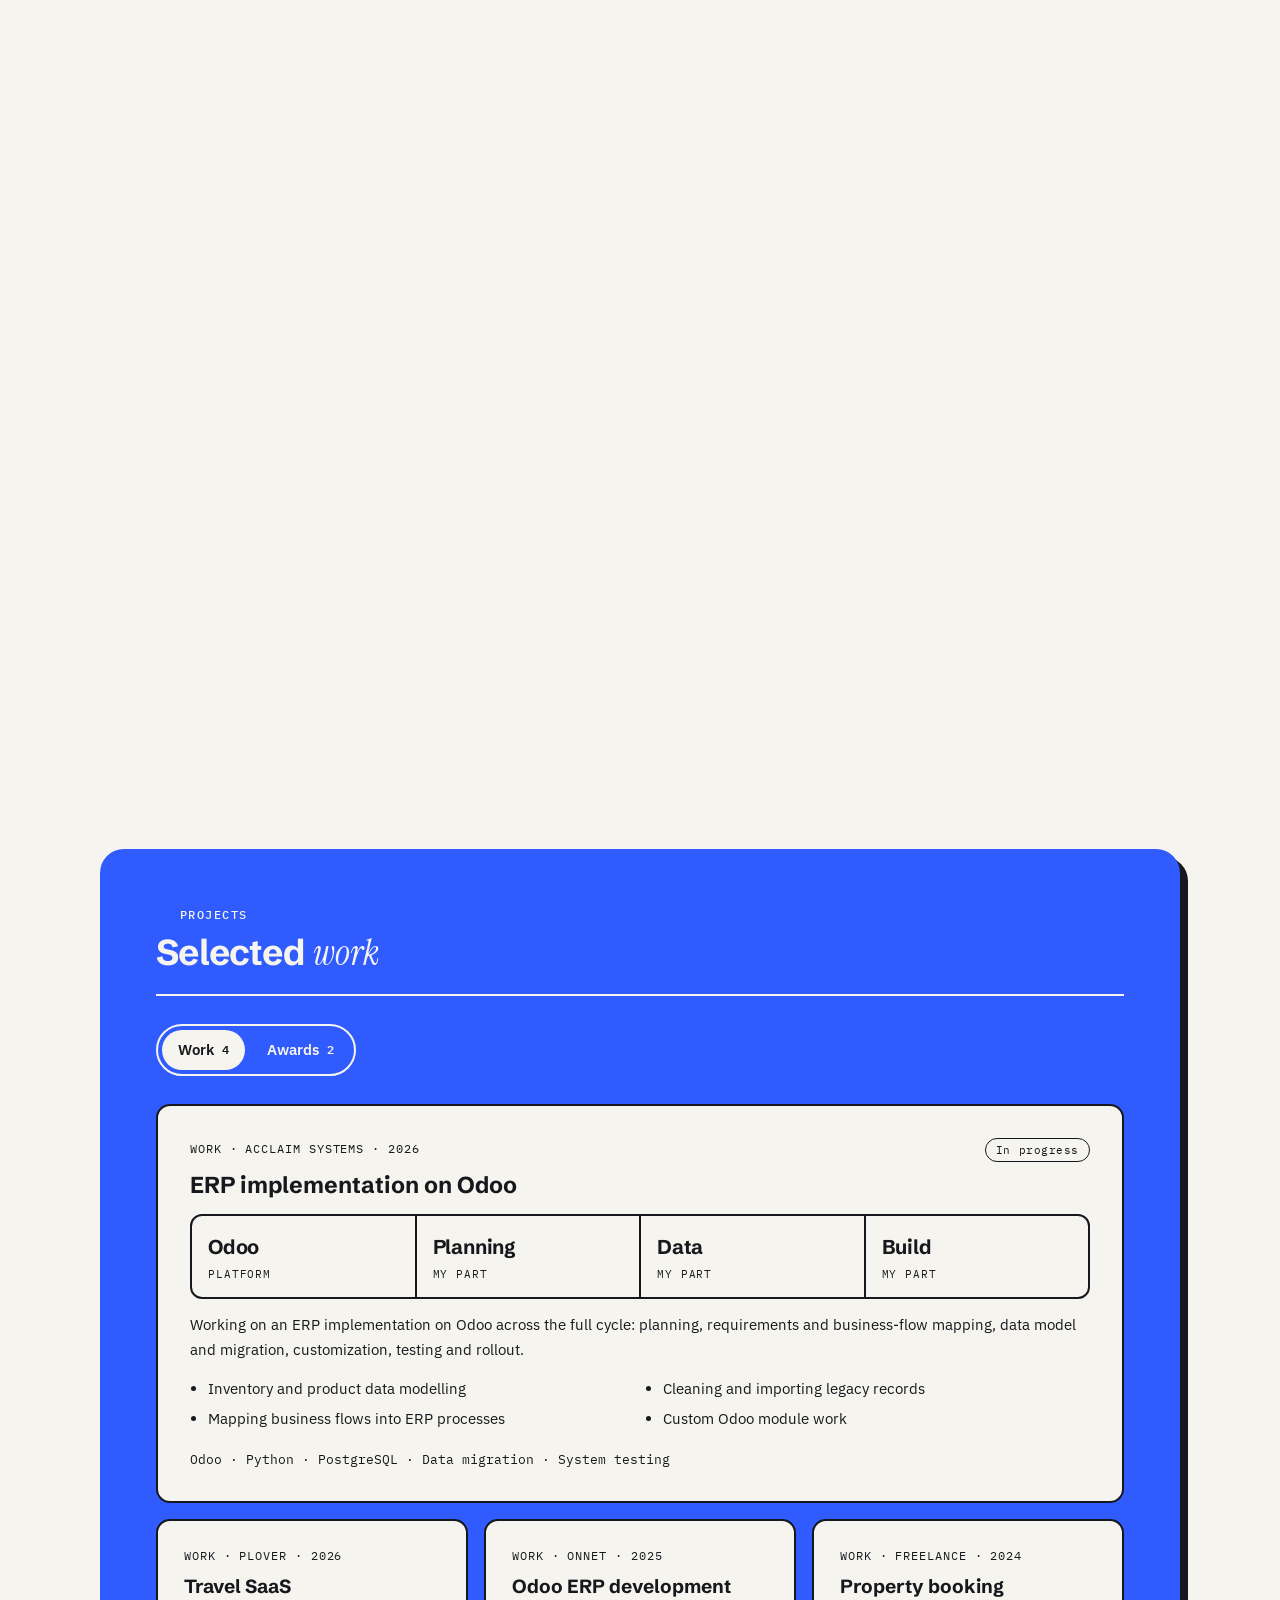
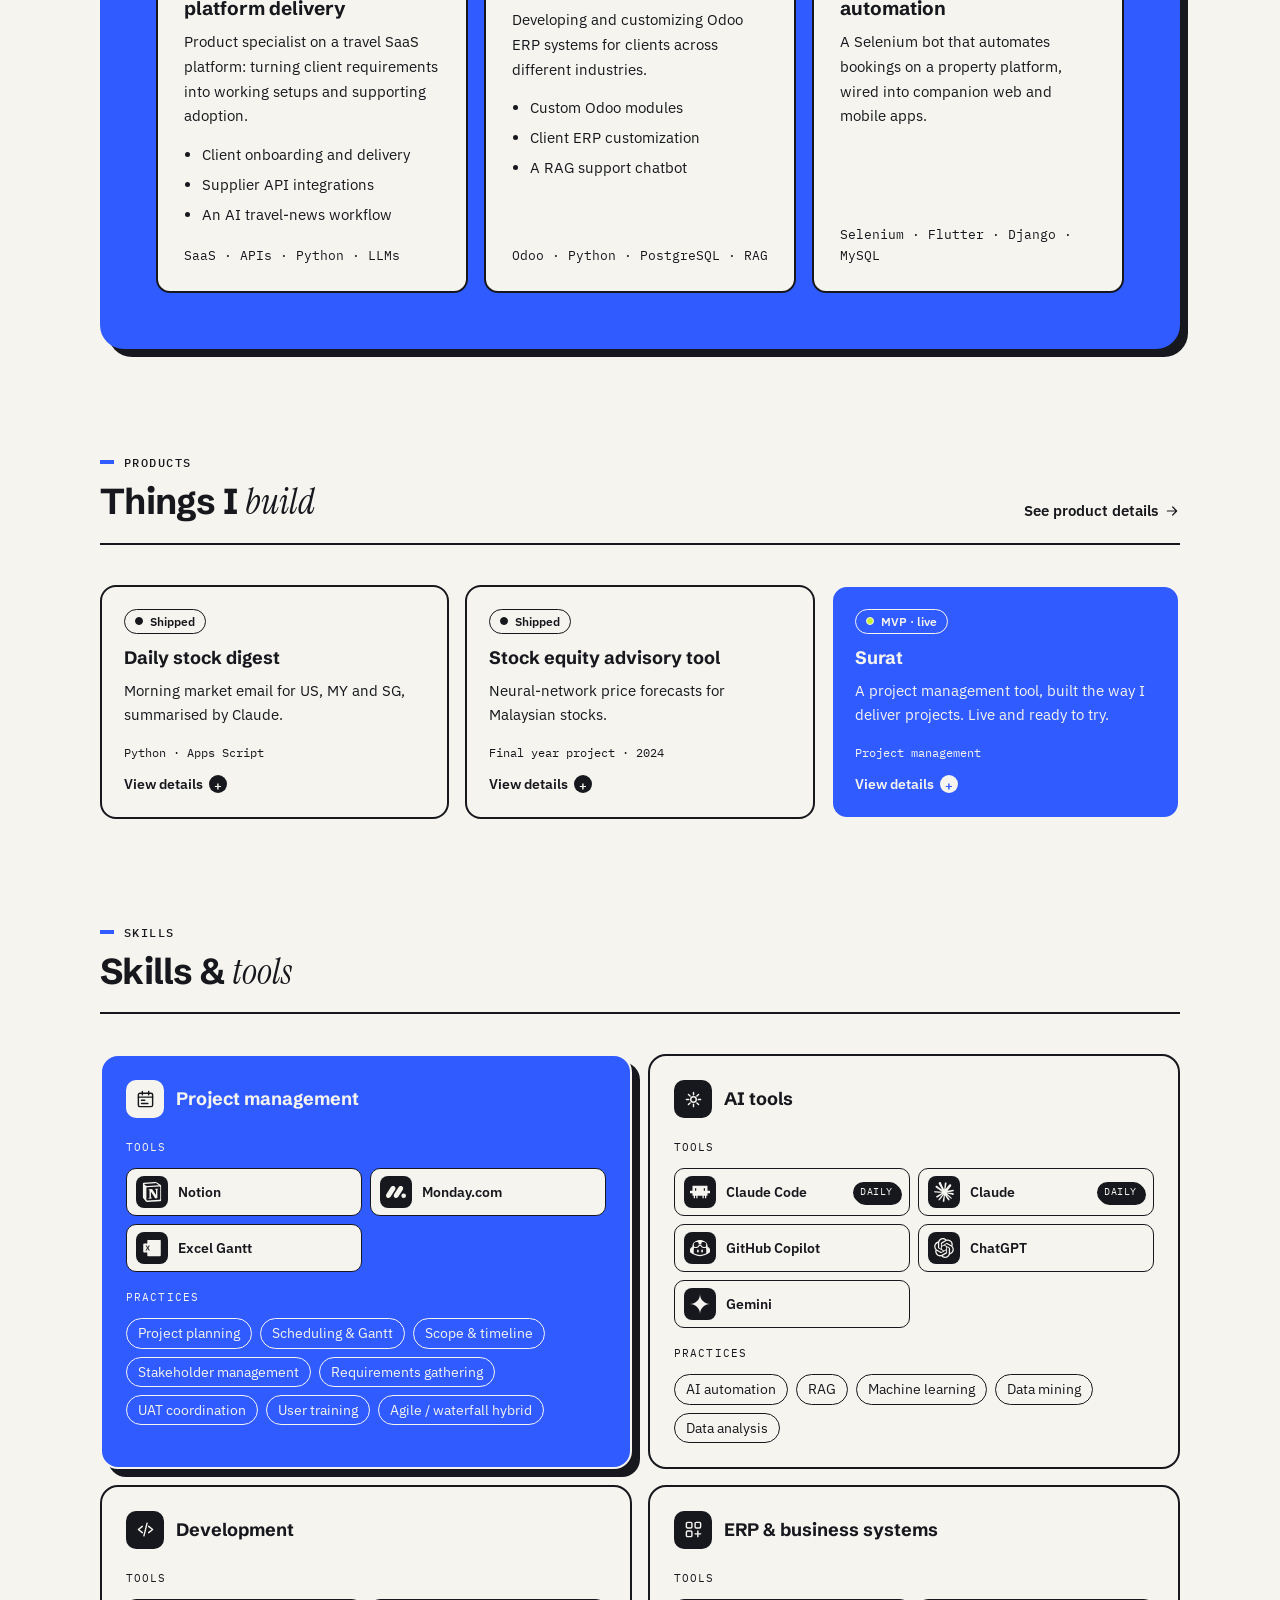
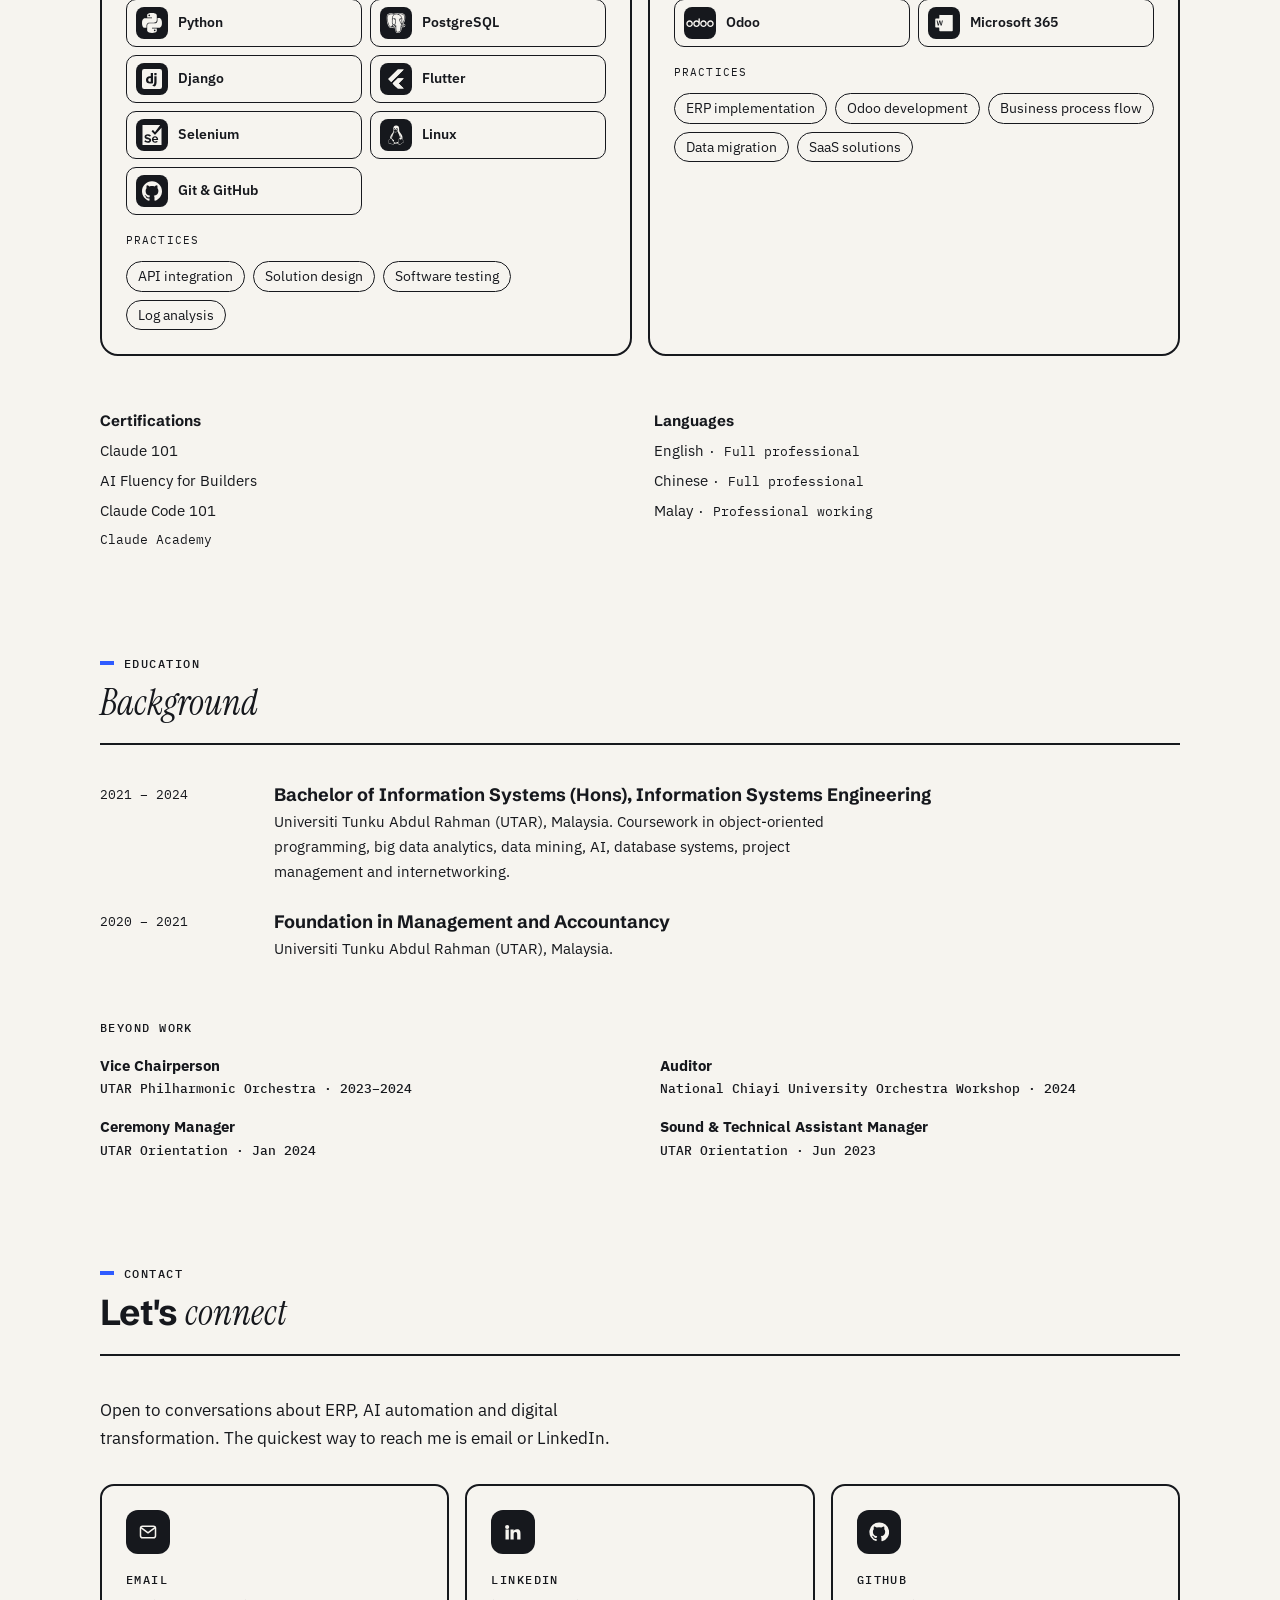
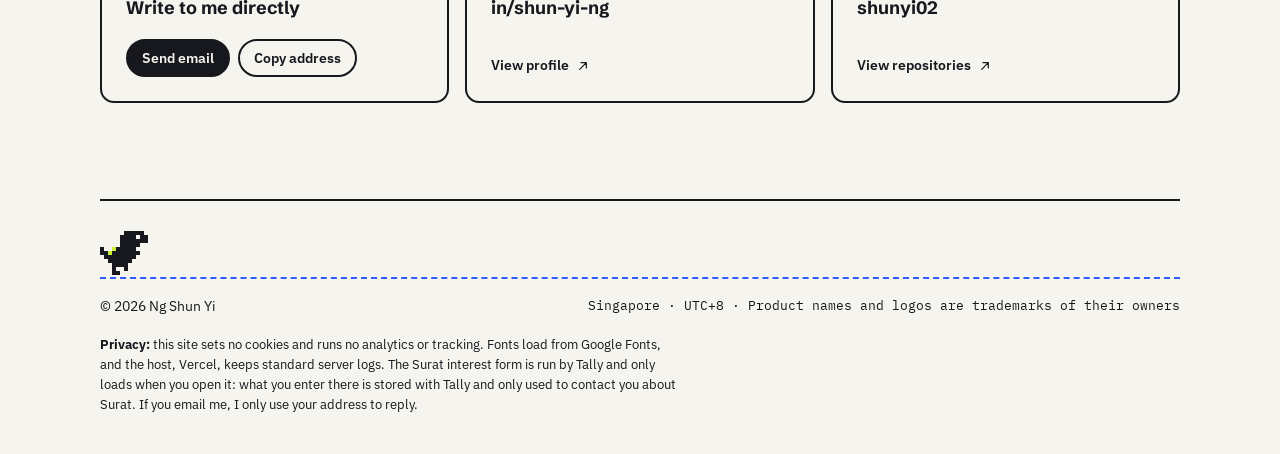
==== commit 483cbbbb: "Hide the email address from the page source Keep the address reversed in two parts and join it only " ====
--- a/index.html
+++ b/index.html
@@ -397,11 +397,12 @@
           <span class="ico"><svg viewBox="0 0 24 24" fill="none" stroke="currentColor" stroke-width="1.8" stroke-linecap="round" stroke-linejoin="round" aria-hidden="true"><rect x="3" y="5" width="18" height="14" rx="2.5"/><path d="m4 7 8 6 8-6"/></svg></span>
           <div class="lc-body">
             <span class="label">Email</span>
-            <span class="v" id="email">nshunyi02@gmail.com</span>
+            <span class="v">Write to me directly</span>
           </div>
           <div class="lc-actions">
-            <a class="mini primary" href="mailto:nshunyi02@gmail.com">Send email</a>
-            <button class="mini copy" type="button" id="copy-email" data-copy="nshunyi02@gmail.com">Copy</button>
+            <!-- the address is kept reversed in two parts and joined only on click (assets/contact.js) -->
+            <button class="mini primary mail" type="button" data-a="20iynuhsn" data-b="moc.liamg">Send email</button>
+            <button class="mini copy" type="button" data-a="20iynuhsn" data-b="moc.liamg">Copy address</button>
           </div>
         </div>
         <a class="link-card go" href="https://www.linkedin.com/in/shun-yi-ng/" target="_blank" rel="noopener">
@@ -464,16 +465,6 @@
   </footer>
 </div>
 
-<script>
-document.querySelectorAll('.copy').forEach(function(b){
-  b.addEventListener('click',function(){
-    var t=b.getAttribute('data-copy');
-    function done(){b.textContent='Copied';setTimeout(function(){b.textContent='Copy'},1600)}
-    function fallback(){var r=document.createRange();r.selectNodeContents(document.getElementById('email'));var s=getSelection();s.removeAllRanges();s.addRange(r);b.textContent='Selected'}
-    try{navigator.clipboard.writeText(t).then(done,fallback)}catch(e){fallback()}
-  });
-});
-</script>
 <script>
 (function(){
   var reduce=matchMedia('(prefers-reduced-motion: reduce)').matches;
@@ -572,6 +563,7 @@
 })();
 </script>
 <script type="module" src="assets/moments/moments.js"></script>
+<script src="assets/contact.js" defer></script>
 <script src="assets/dino.js" defer></script>
 </body>
 </html>
